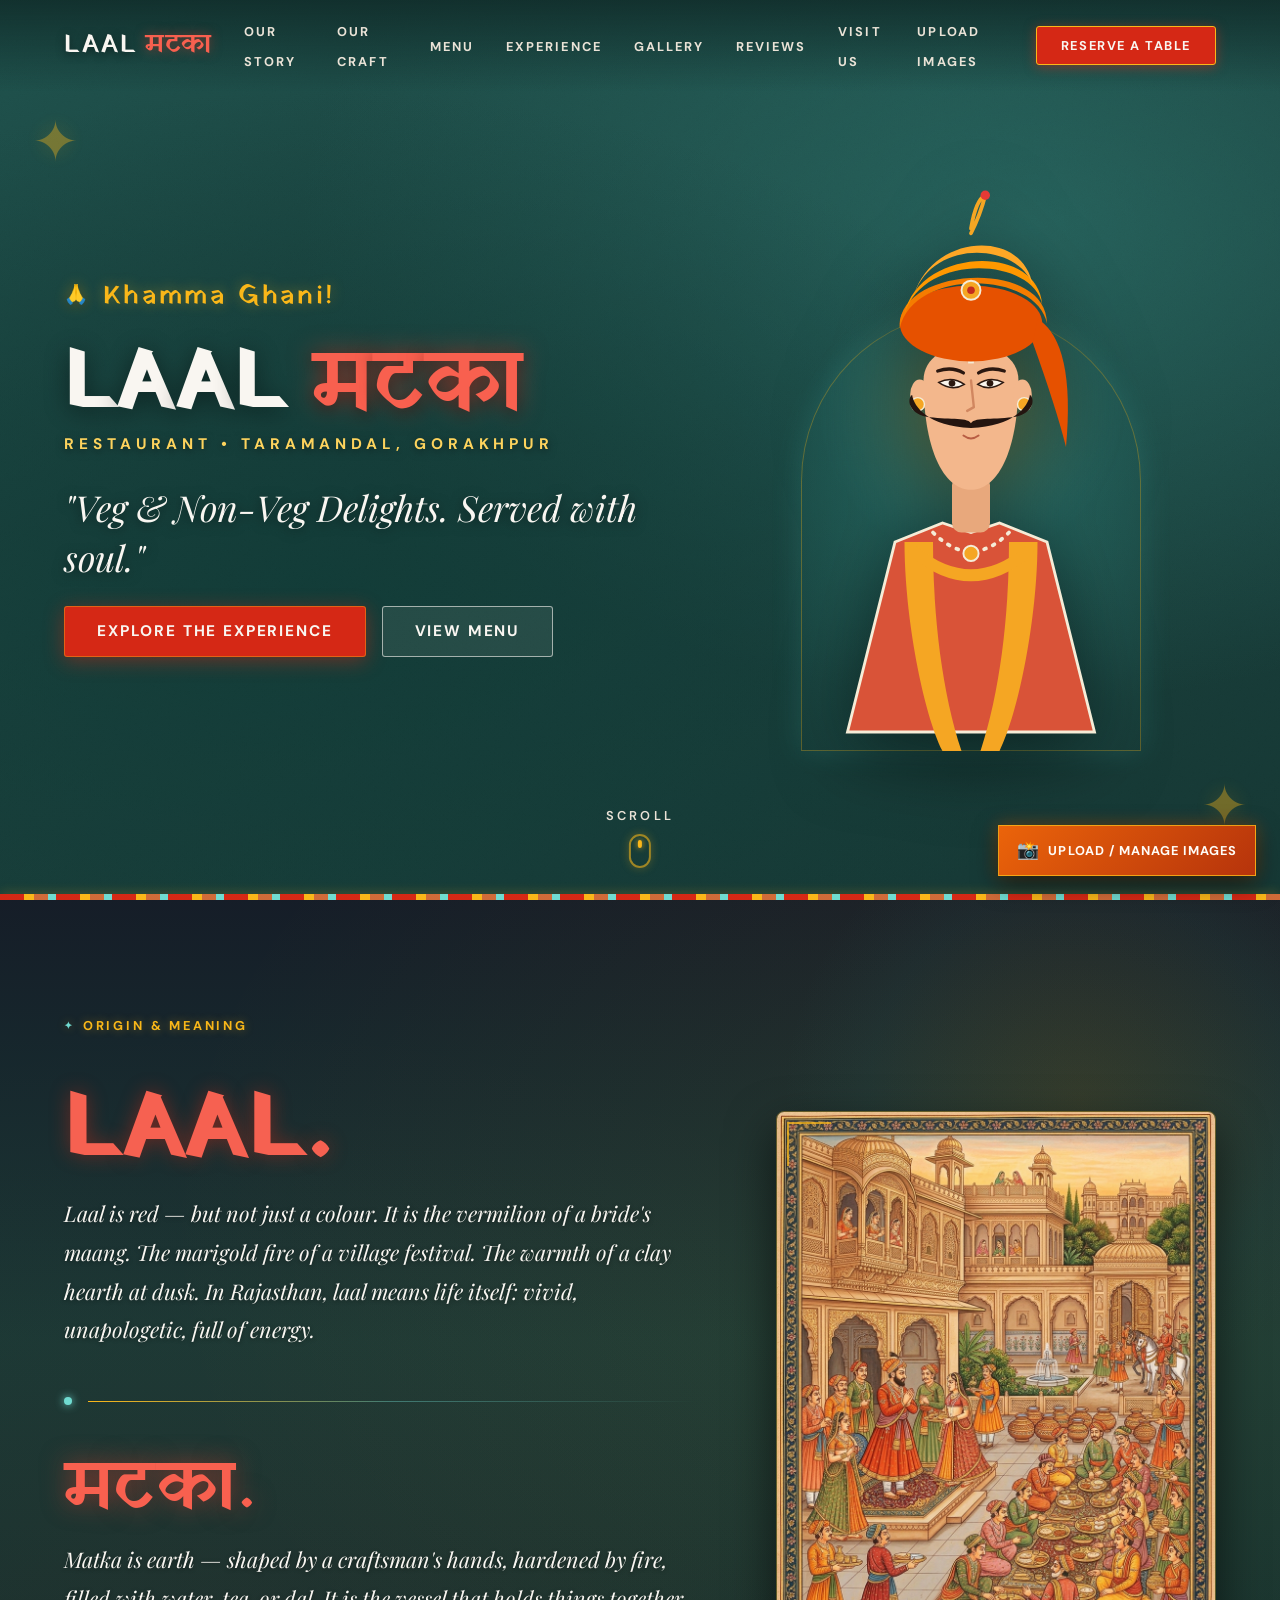
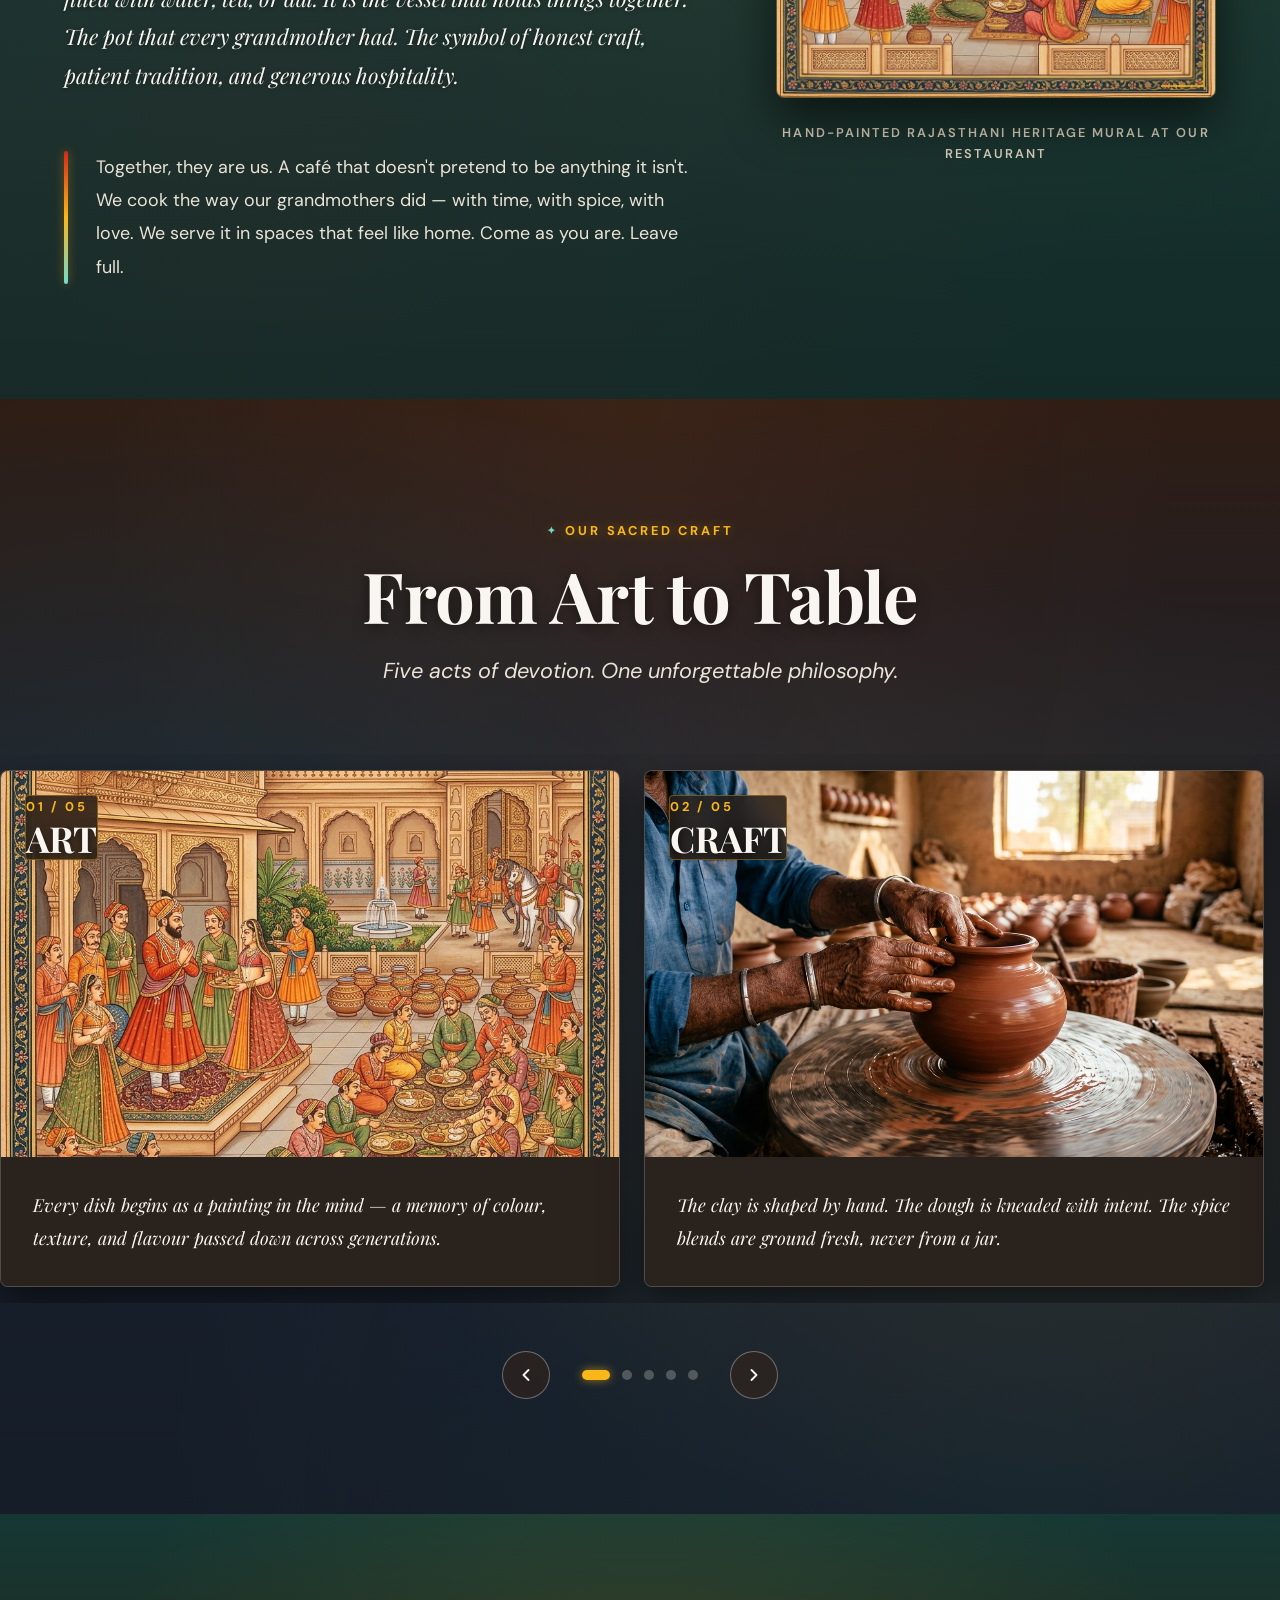
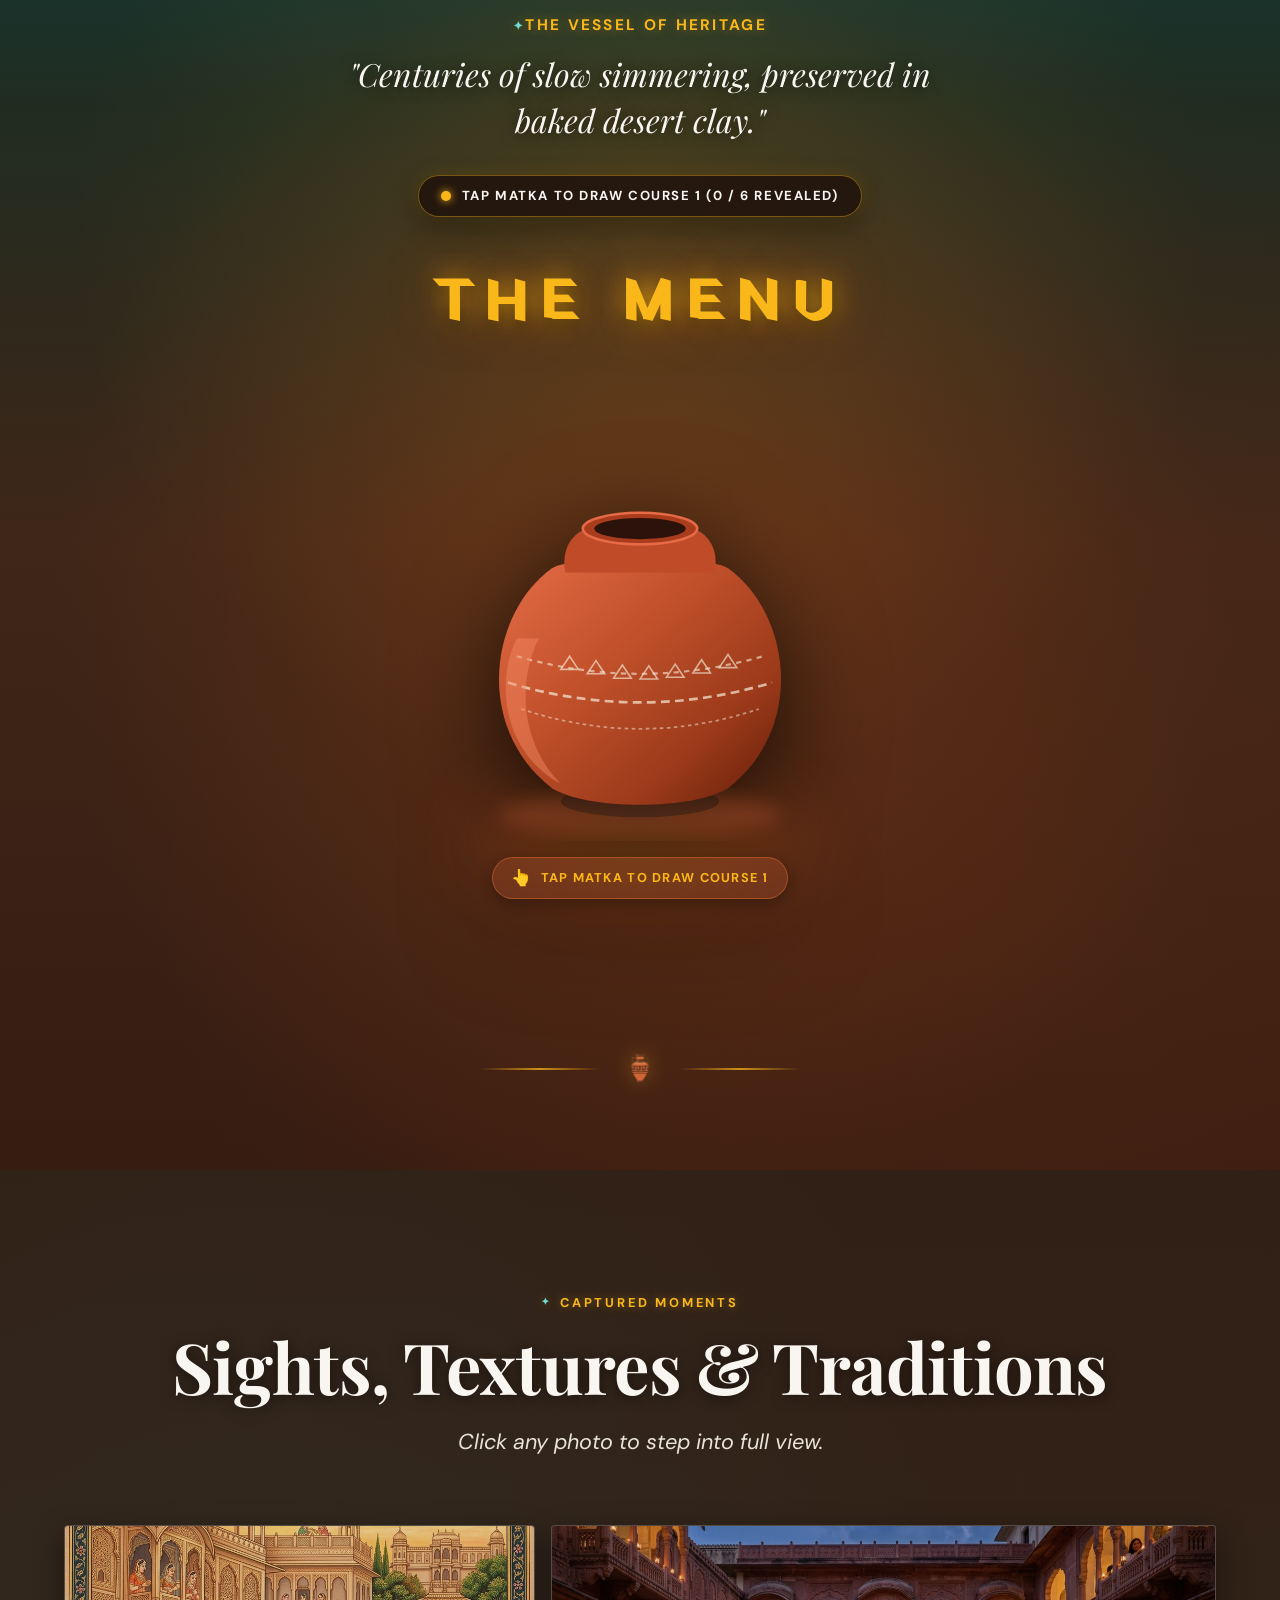
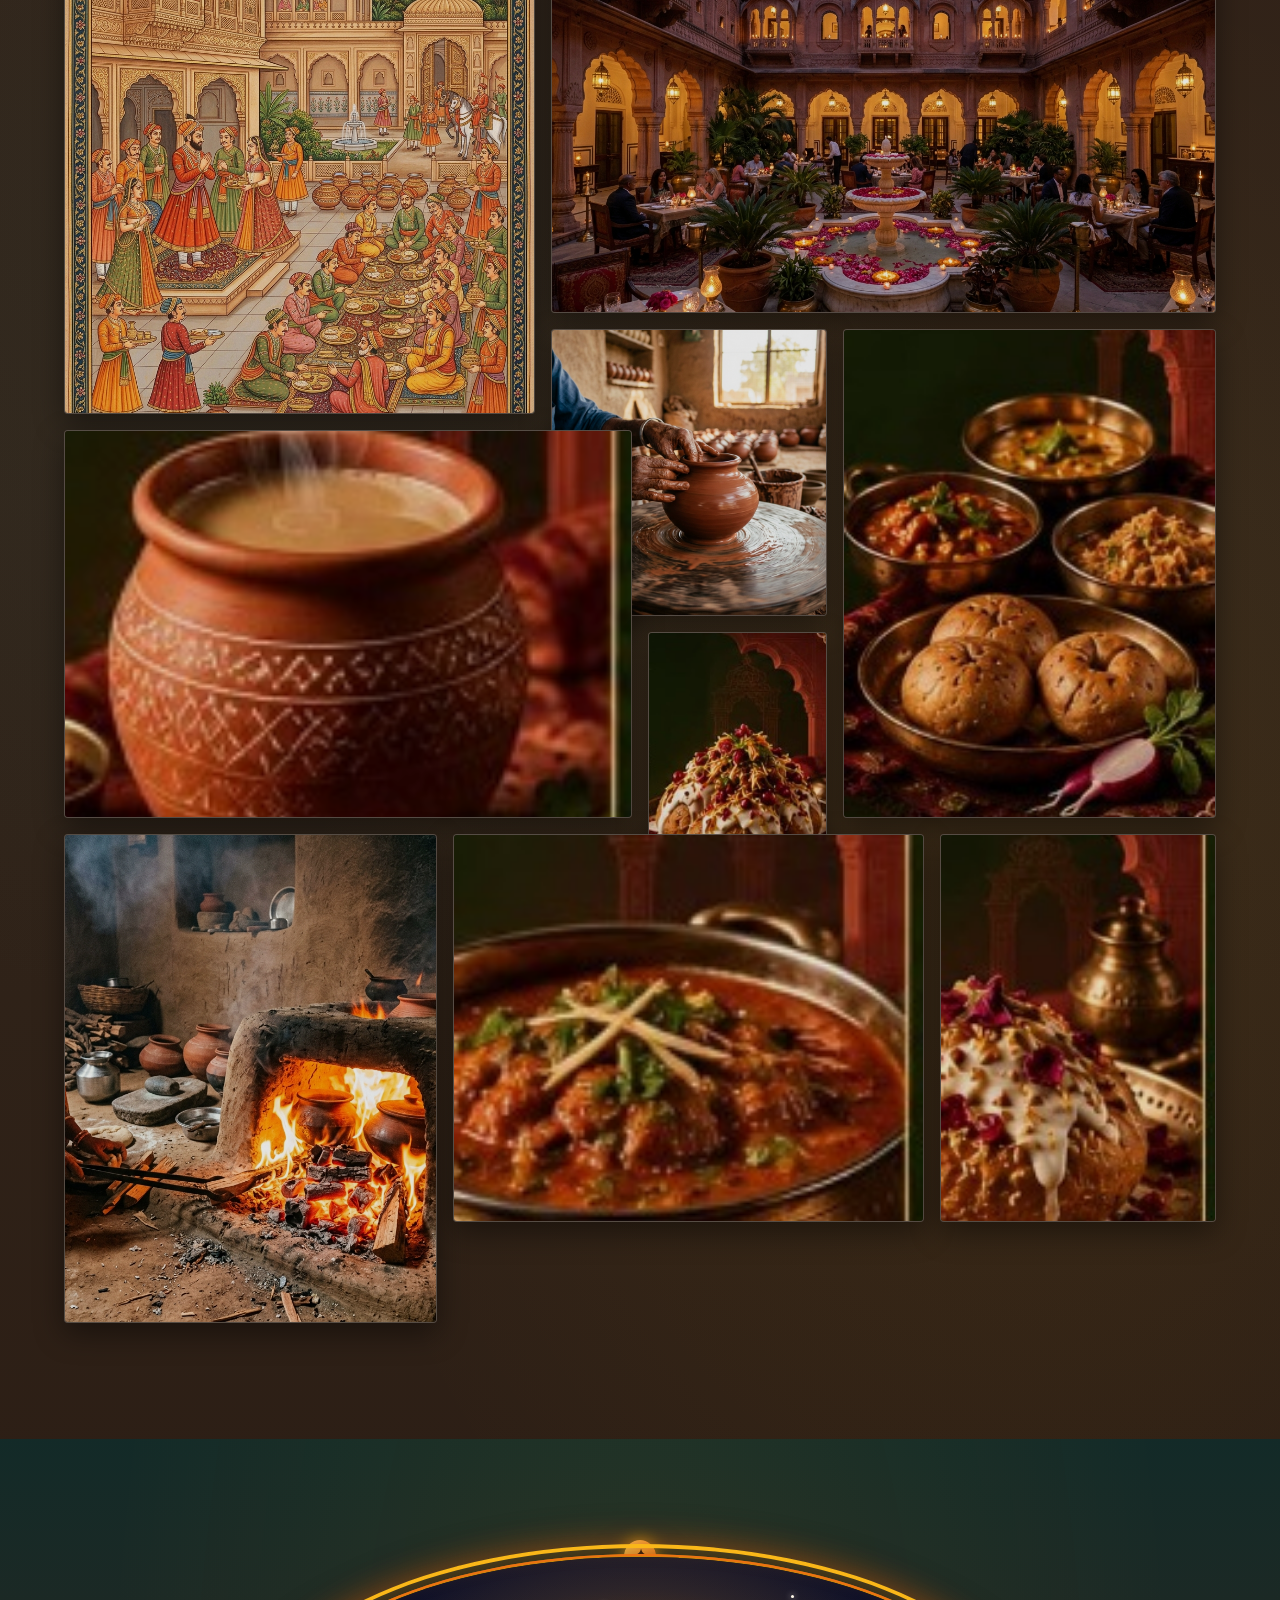
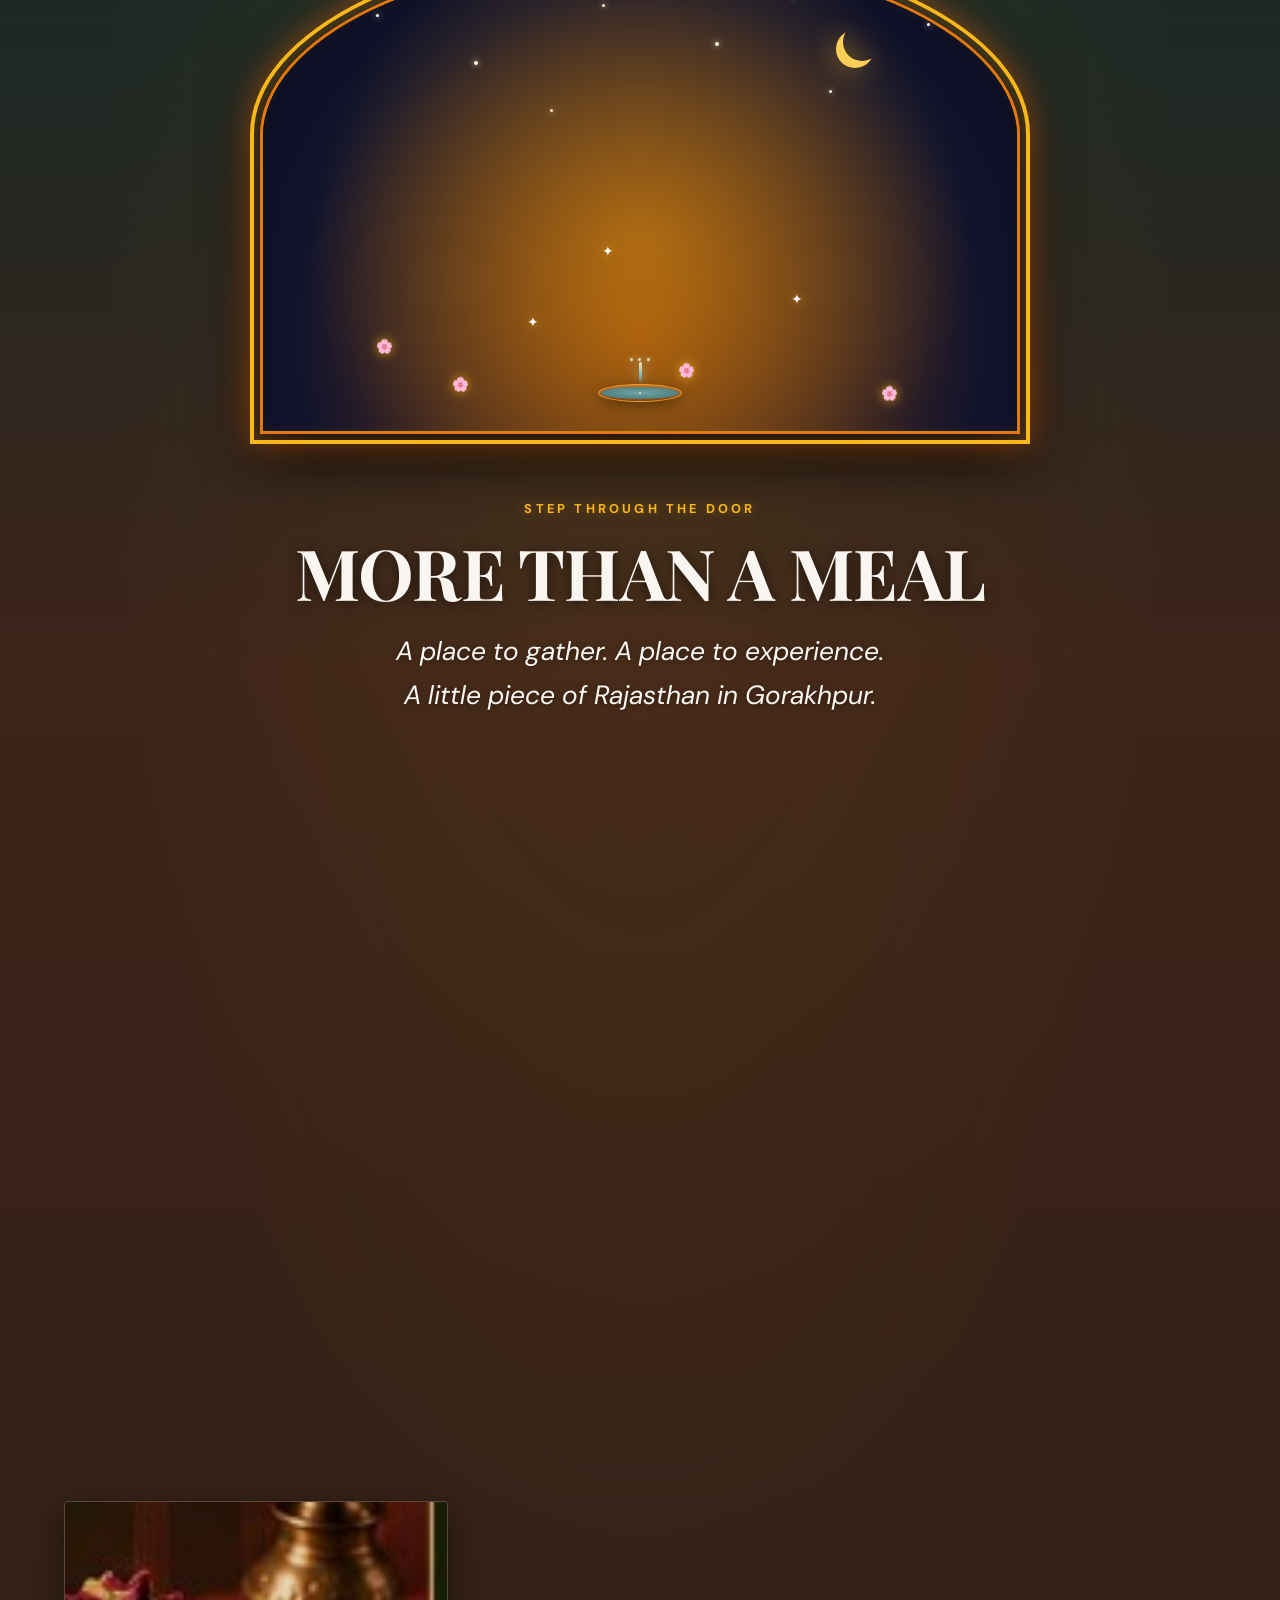
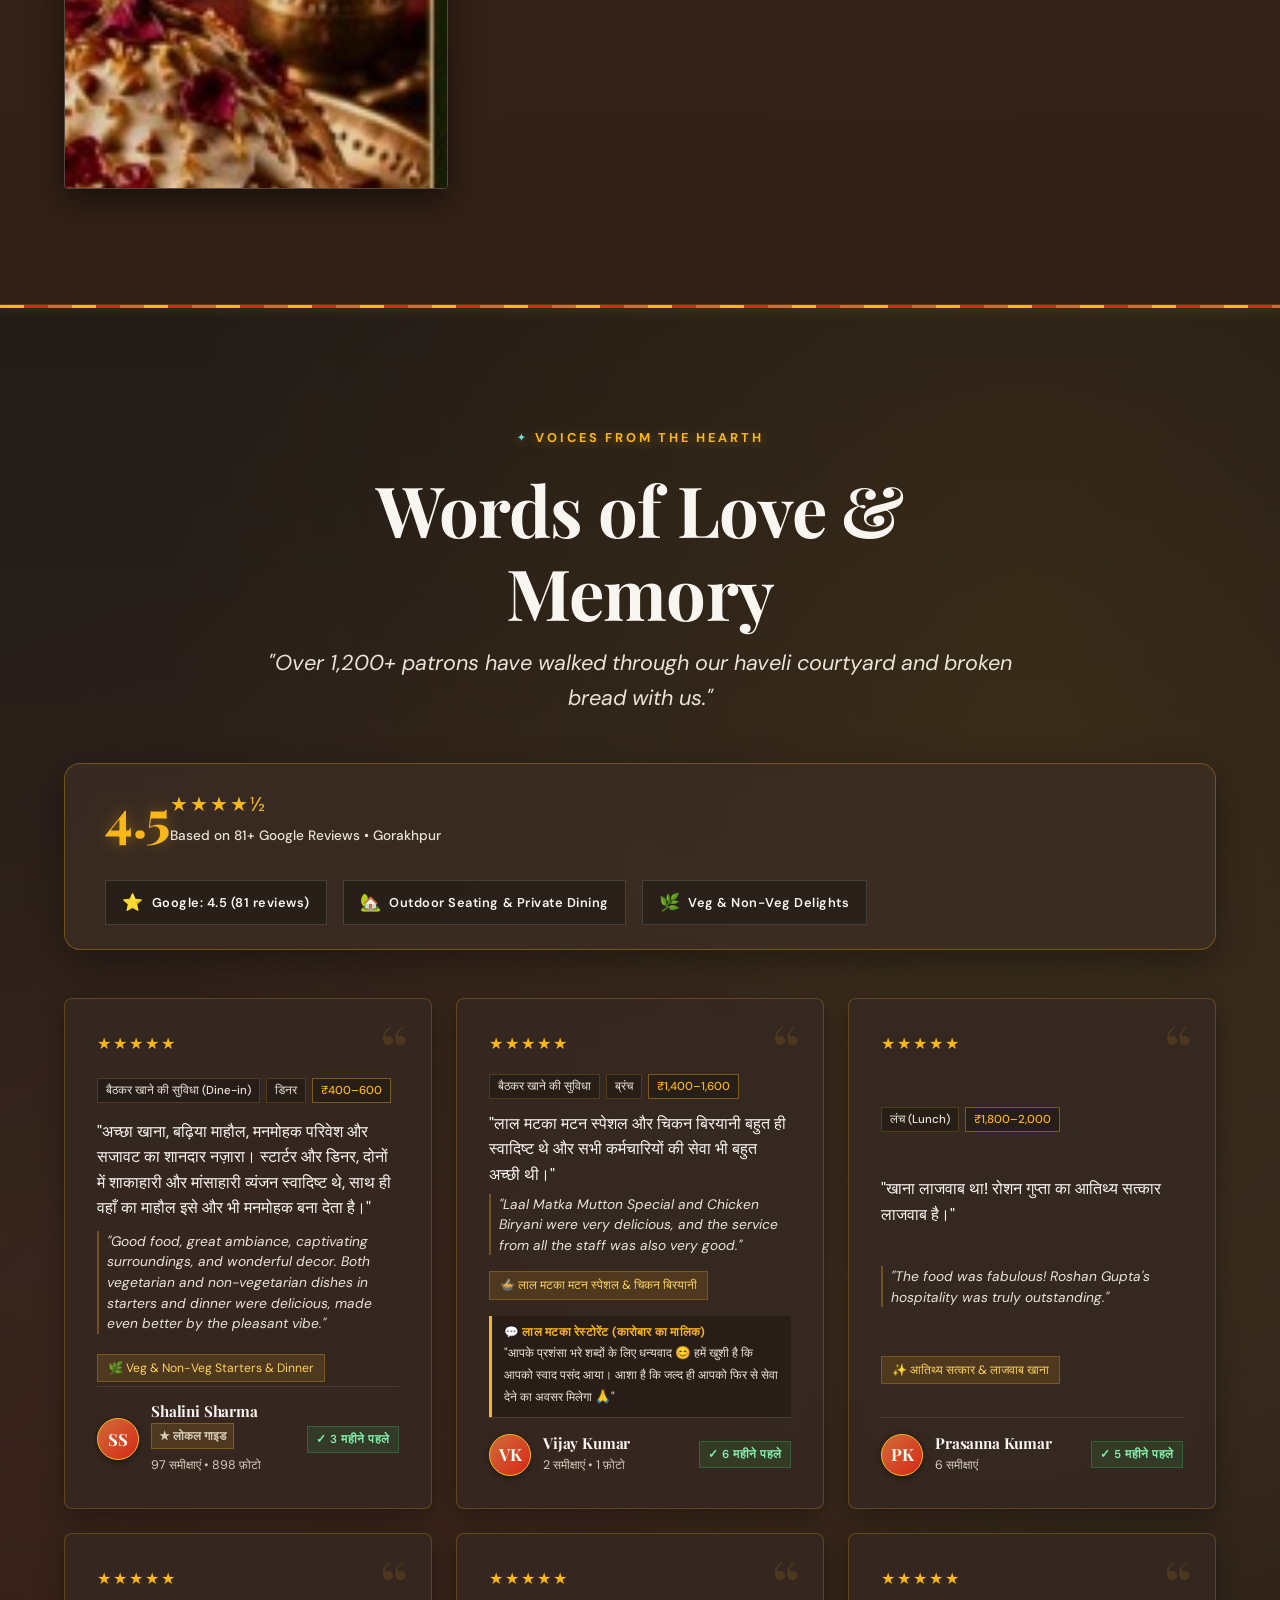
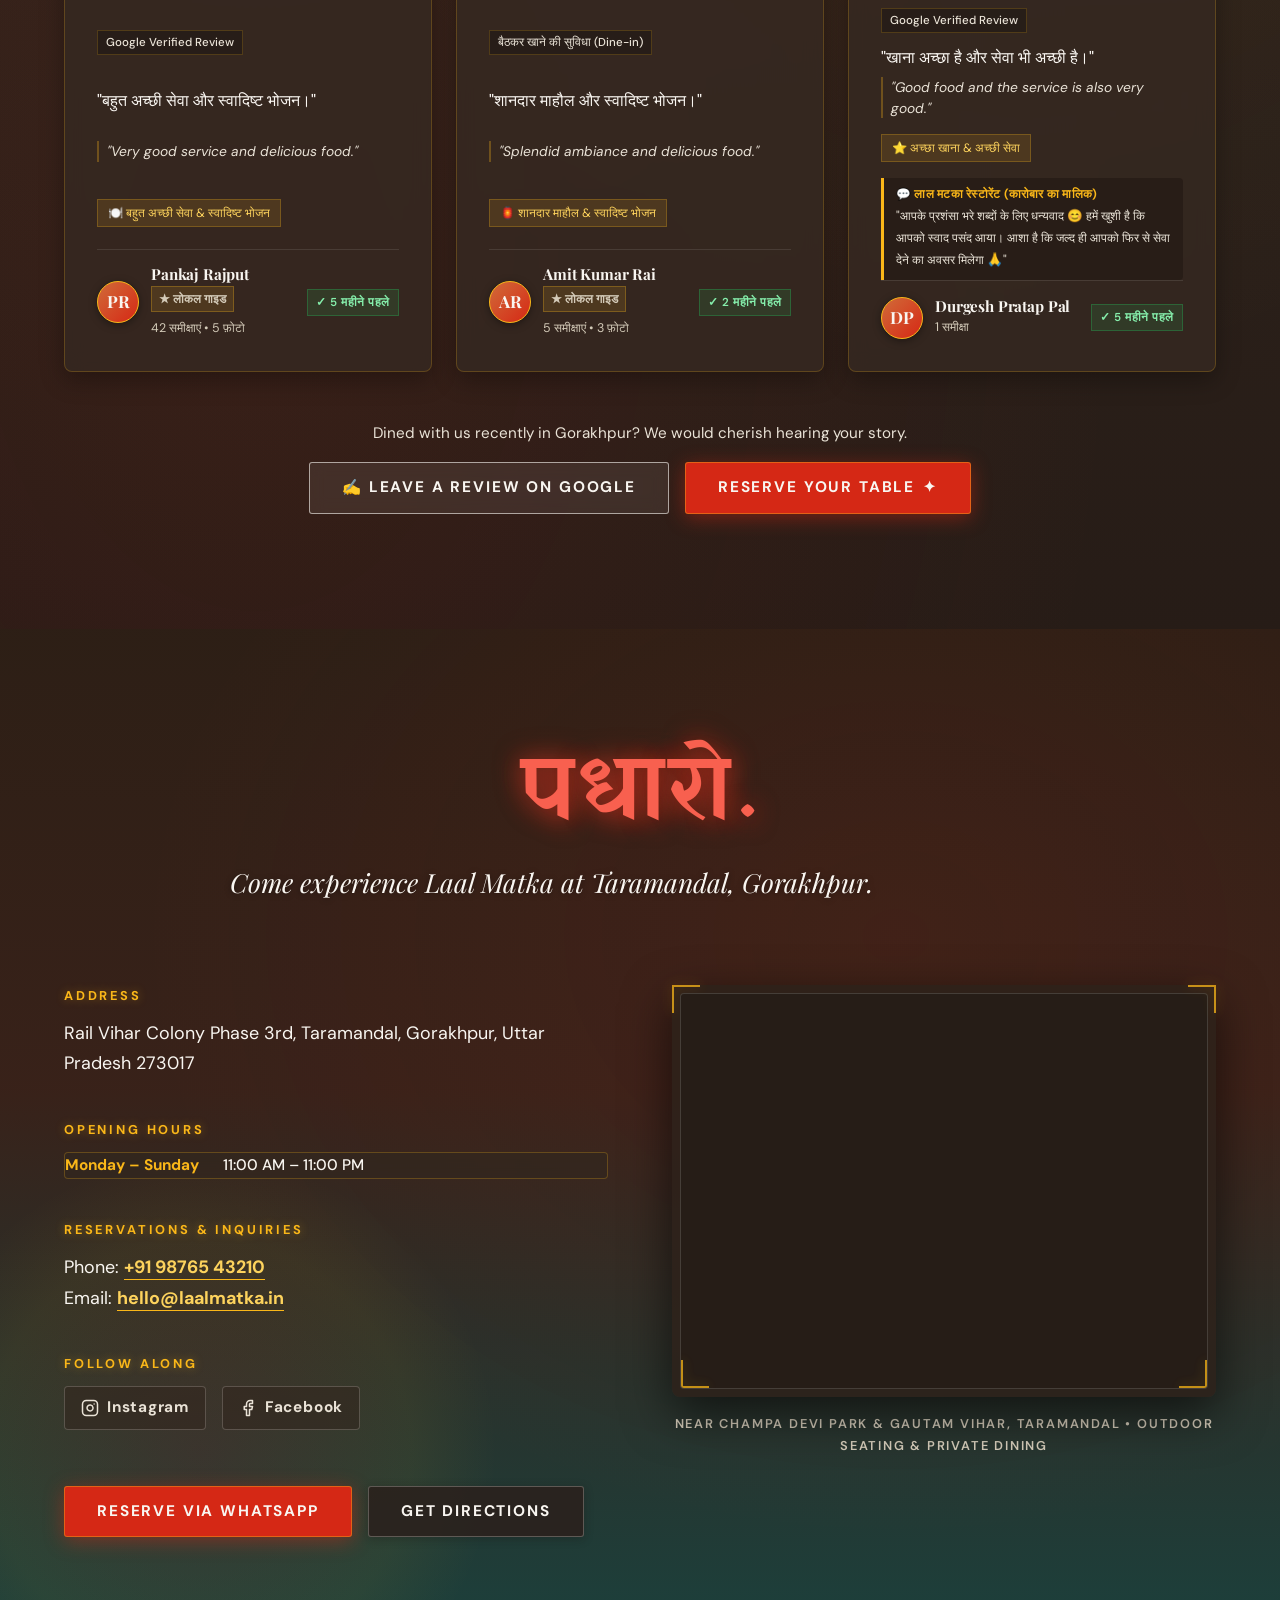
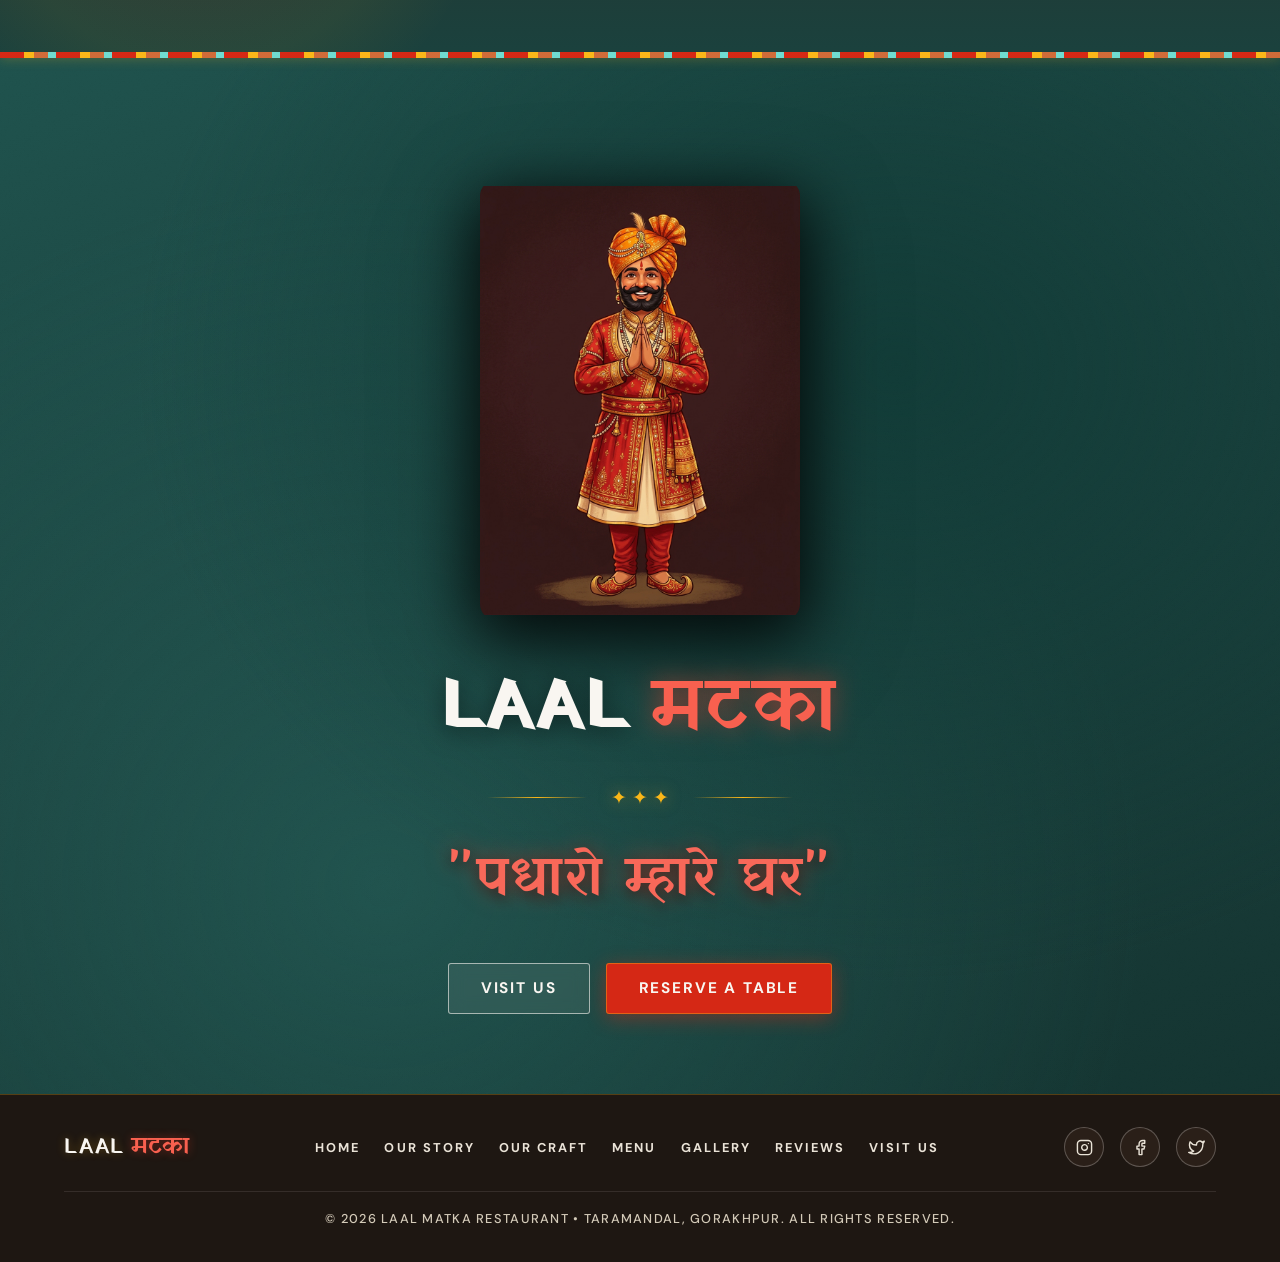
==== index.html @ cd054d68 "Initial commit: Laal Matka restaurant website and asset studio" ====
<!DOCTYPE html>
<html lang="en">
<head>
  <meta charset="UTF-8">
  <meta name="viewport" content="width=device-width, initial-scale=1.0">
  <title>LAAL MATKA — Restaurant, Gorakhpur | Veg & Non-Veg Delights</title>
  <meta name="description" content="Authentic slow-cooked clay matka delicacies, rich tandoor and traditional hand-crafted hospitality at Taramandal, Gorakhpur.">

  <!-- Open Graph / Meta -->
  <meta property="og:title" content="LAAL MATKA — Restaurant, Gorakhpur">
  <meta property="og:description" content="Authentic slow-cooked clay matka delicacies, outdoor seating & private dining room at Taramandal, Gorakhpur.">
  <meta property="og:type" content="website">

  <!-- Google Fonts Preconnect & Stylesheets with Authentic Rajasthani & Devanagari Typography -->
  <link rel="preconnect" href="https://fonts.googleapis.com">
  <link rel="preconnect" href="https://fonts.gstatic.com" crossorigin>
  <link href="https://fonts.googleapis.com/css2?family=DM+Sans:ital,opsz,wght@0,9..40,300..800;1,9..40,300..800&family=Kalam:wght@400;700&family=Playfair+Display:ital,wght@0,400..900;1,400..900&family=Rozha+One&family=Yatra+One&display=swap" rel="stylesheet">

  <!-- Core Design System & Component Styles -->
  <link rel="stylesheet" href="css/variables.css">
  <link rel="stylesheet" href="css/base.css">
  <link rel="stylesheet" href="css/animations.css">
  <link rel="stylesheet" href="css/nav.css">
  <link rel="stylesheet" href="css/hero.css">
  <link rel="stylesheet" href="css/matka.css">
  <link rel="stylesheet" href="css/menu.css">
  <link rel="stylesheet" href="css/art-to-table.css">
  <link rel="stylesheet" href="css/story.css">
  <link rel="stylesheet" href="css/gallery.css">
  <link rel="stylesheet" href="css/experience.css">
  <link rel="stylesheet" href="css/reviews.css">
  <link rel="stylesheet" href="css/visit.css">
  <link rel="stylesheet" href="css/closing.css">
</head>
<body>

  <!-- SVG Filter Definitions (Noise, Textures) -->
  <svg style="position: absolute; width: 0; height: 0; overflow: hidden;" aria-hidden="true">
    <defs>
      <filter id="folk-noise">
        <feTurbulence type="fractalNoise" baseFrequency="0.8" numOctaves="3" stitchTiles="stitch" />
        <feColorMatrix type="saturate" values="0" />
        <feBlend in="SourceGraphic" mode="multiply" />
      </filter>
    </defs>
  </svg>

  <!-- ═══════════════════════════════════════════════════════════
       1. NAVIGATION
       ═══════════════════════════════════════════════════════════ -->
  <nav class="site-nav" id="site-nav" aria-label="Main Navigation">
    <a href="#hero" class="nav-logo" id="nav-logo-link" aria-label="Laal Matka Home">
      <div class="nav-logo-text">LAAL <span class="nav-logo-devanagari">मटका</span></div>
    </a>

    <ul class="nav-links" id="nav-links-list">
      <!-- Populated dynamically from content.js -->
      <li><a href="#story">Our Story</a></li>
      <li><a href="#art-to-table">Our Craft</a></li>
      <li><a href="#menu">Menu</a></li>
      <li><a href="#gallery">Gallery</a></li>
      <li><a href="#reviews">Reviews</a></li>
      <li><a href="#visit">Visit Us</a></li>
    </ul>

    <a href="#visit" class="btn btn-primary nav-reserve js-reserve-btn" id="nav-reserve-btn">
      Reserve a Table
    </a>

    <button class="nav-hamburger" id="nav-hamburger" aria-label="Toggle Navigation Menu" aria-expanded="false" aria-controls="nav-links-list">
      <span></span>
      <span></span>
      <span></span>
    </button>
  </nav>

  <!-- ═══════════════════════════════════════════════════════════
       2. HERO SECTION
       ═══════════════════════════════════════════════════════════ -->
  <header class="hero" id="hero">
    <div class="hero-bg"></div>
    <div class="hero-bg-noise"></div>
    <div class="hero-border-pattern"></div>

    <!-- Paint Spread Reveal Layers -->
    <div class="paint-spread" aria-hidden="true">
      <div class="paint-spread-layer terracotta"></div>
      <div class="paint-spread-layer laal"></div>
    </div>

    <!-- Folk Art Corner Ornaments -->
    <div class="hero-ornament tl" aria-hidden="true">✦</div>
    <div class="hero-ornament br" aria-hidden="true">✦</div>

    <div class="hero-content">
      <!-- Left: Brand Copy & CTAs -->
      <div class="hero-text">
        <span class="hero-greeting" id="hero-greeting">
          Khamma Ghani!
        </span>

        <div class="hero-brand">
          <h1 class="hero-brand-name" aria-label="LAAL MATKA">
            <span class="brand-word brand-english">
              <span class="letter">L</span><span class="letter">A</span><span class="letter">A</span><span class="letter">L</span>
            </span>
            <span class="brand-word brand-devanagari">
              <span class="letter">म</span><span class="letter">ट</span><span class="letter">का</span>
            </span>
          </h1>
          <p class="hero-subtitle">RESTAURANT • TARAMANDAL, GORAKHPUR</p>
        </div>

        <p class="hero-tagline">
          "Veg &amp; Non-Veg Delights. Served with soul."
        </p>

        <div class="hero-ctas">
          <a href="#matka" class="btn btn-primary" id="hero-explore-btn">
            Explore the Experience
          </a>
          <a href="#menu" class="btn btn-outline" id="hero-menu-btn">
            View Menu
          </a>
        </div>
      </div>

      <!-- Right: Folk Character Illustration -->
      <div class="hero-character" id="hero-character-wrap">
        <div class="hero-arch"></div>
        <div class="character-svg-wrap character-idle">
          <!-- Stylized Rajasthani Folk Character SVG -->
          <svg viewBox="0 0 400 600" width="380" height="570" fill="none" xmlns="http://www.w3.org/2000/svg" role="img" aria-label="Rajasthani Folk Character with Saffron Pagdi and Royal Moustache">
            <!-- Aura / Glow -->
            <circle cx="200" cy="240" r="160" fill="url(#hero-char-glow)" opacity="0.4"/>
            
            <!-- Body / Angrakha (Kurta) -->
            <path d="M120 380 L70 580 L330 580 L280 380 L230 360 L200 370 L170 360 Z" fill="#D95338" stroke="#F5ECD7" stroke-width="3"/>
            <!-- Saffron Dupatta / Stole -->
            <path d="M130 380 C130 460 150 560 170 600 L190 600 C170 540 160 460 160 380 Z" fill="#F5A623"/>
            <path d="M270 380 C270 460 250 560 230 600 L210 600 C230 540 240 460 240 380 Z" fill="#F5A623"/>
            <path d="M140 390 Q200 440 260 390" stroke="#F5A623" stroke-width="12" stroke-linecap="round"/>

            <!-- Royal Necklace / Kanthi -->
            <path d="M160 370 Q200 410 240 370" stroke="#F5ECD7" stroke-width="4" stroke-dasharray="2 8" stroke-linecap="round"/>
            <circle cx="200" cy="392" r="8" fill="#F5A623" stroke="#F5ECD7" stroke-width="2"/>

            <!-- Neck -->
            <rect x="180" y="310" width="40" height="60" rx="10" fill="#E8A87C"/>

            <!-- Face -->
            <path d="M150 210 C150 160 250 160 250 210 C250 280 230 325 200 325 C170 325 150 280 150 210 Z" fill="#F3B78C"/>

            <!-- Ears & Royal Kundal (Earrings) -->
            <ellipse cx="146" cy="225" rx="10" ry="16" fill="#F3B78C"/>
            <circle cx="144" cy="235" r="7" fill="#F5A623" stroke="#F5ECD7" stroke-width="1.5"/>
            <ellipse cx="254" cy="225" rx="10" ry="16" fill="#F3B78C"/>
            <circle cx="256" cy="235" r="7" fill="#F5A623" stroke="#F5ECD7" stroke-width="1.5"/>

            <!-- Eyes & Eyebrows (Rajasthani Regal Lotus Eyes) -->
            <path d="M165 200 Q180 195 192 202" stroke="#2B1810" stroke-width="3.5" stroke-linecap="round"/>
            <path d="M208 202 Q220 195 235 200" stroke="#2B1810" stroke-width="3.5" stroke-linecap="round"/>
            
            <path d="M166 212 Q180 205 193 214 Q180 222 166 212 Z" fill="#FAF6EE" stroke="#2B1810" stroke-width="1.5"/>
            <circle cx="180" cy="213" r="3.5" fill="#2B1810"/>
            <path d="M207 214 Q220 205 234 212 Q220 222 207 214 Z" fill="#FAF6EE" stroke="#2B1810" stroke-width="1.5"/>
            <circle cx="220" cy="213" r="3.5" fill="#2B1810"/>

            <!-- Tilak (Red & Sandalwood) -->
            <path d="M197 165 L203 165 L203 192 L197 192 Z" fill="#F5ECD7"/>
            <circle cx="200" cy="180" r="3.5" fill="#C42B1C"/>

            <!-- Nose -->
            <path d="M200 210 L203 238 L196 242" stroke="#D18760" stroke-width="2.5" stroke-linecap="round" stroke-linejoin="round"/>

            <!-- Majestic Rajasthani Moustache -->
            <path d="M152 248 C175 252 195 248 200 255 C205 248 225 252 248 248 C265 244 268 230 262 225 C260 238 245 258 200 260 C155 258 140 238 138 225 C132 230 135 244 152 248 Z" fill="#241510"/>

            <!-- Lips -->
            <path d="M192 268 Q200 274 208 268" stroke="#B85D43" stroke-width="2" stroke-linecap="round"/>

            <!-- Turban / Royal Pagdi -->
            <g class="turban-layer">
              <ellipse cx="200" cy="150" rx="75" ry="40" fill="#E65100"/>
              <!-- Swirling layers of Pagdi -->
              <path d="M125 155 C120 90 280 80 280 150 C270 95 140 90 125 155 Z" fill="#F57C00"/>
              <path d="M130 140 C145 70 270 65 275 130 C265 80 150 75 130 140 Z" fill="#FF9800"/>
              <path d="M140 120 C160 55 255 50 265 110 C250 65 160 60 140 120 Z" fill="#FFA726"/>
              <!-- Pagdi Crest / Kalgi -->
              <path d="M200 50 Q205 20 215 15 Q210 35 200 55" stroke="#F5A623" stroke-width="4" stroke-linecap="round"/>
              <circle cx="215" cy="15" r="5" fill="#E53935"/>
              <!-- Turban Brooch (Sarpech) -->
              <circle cx="200" cy="115" r="10" fill="#F5A623" stroke="#F5ECD7" stroke-width="2"/>
              <circle cx="200" cy="115" r="4" fill="#C42B1C"/>
              <!-- Turban tail flowing right -->
              <path d="M270 145 Q310 170 300 280 Q290 240 265 170 Z" fill="#E65100"/>
            </g>

            <defs>
              <radialGradient id="hero-char-glow" cx="50%" cy="50%" r="50%">
                <stop offset="0%" stop-color="#F5A623" stop-opacity="0.8"/>
                <stop offset="100%" stop-color="#3D8B88" stop-opacity="0"/>
              </radialGradient>
            </defs>
          </svg>
        </div>
      </div>
    </div>

    <!-- Scroll Hint -->
    <a href="#story" class="hero-scroll-hint" aria-label="Scroll down to explore">
      <span>Scroll</span>
      <div class="scroll-arrow">
        <div class="scroll-dot"></div>
      </div>
    </a>
  </header>

  <main>
    <!-- ═══════════════════════════════════════════════════════════
         2. OUR STORY (SECOND SECTION)
         ═══════════════════════════════════════════════════════════ -->
    <section class="story-section" id="story" aria-label="Our Story">
      <div class="container story-grid">
        <div class="story-text reveal">
          <span class="section-label">ORIGIN & MEANING</span>

          <div class="story-word-block">
            <h2 class="story-word laal">
              LAAL.
            </h2>
            <p class="story-meaning" id="story-laal-meaning">
              Laal is red — but not just a colour. It is the vermilion of a bride's maang. The marigold fire of a village festival. The warmth of a clay hearth at dusk. In Rajasthan, laal means life itself: vivid, unapologetic, full of energy.
            </p>
          </div>

          <div class="story-motif" aria-hidden="true">
            <span class="story-motif-dot"></span>
            <span class="story-motif-line"></span>
          </div>

          <div class="story-word-block">
            <h2 class="story-word matka devanagari-display">
              मटका.
            </h2>
            <p class="story-meaning" id="story-matka-meaning">
              Matka is earth — shaped by a craftsman's hands, hardened by fire, filled with water, tea, or dal. It is the vessel that holds things together. The pot that every grandmother had. The symbol of honest craft, patient tradition, and generous hospitality.
            </p>
          </div>

          <div class="story-combined">
            <p id="story-combined-text">
              Together, they are us. A café that doesn't pretend to be anything it isn't. We cook the way our grandmothers did — with time, with spice, with love. We serve it in spaces that feel like home. Come as you are. Leave full.
            </p>
          </div>
        </div>

        <!-- Illustration Side Frame -->
        <aside class="story-illustration reveal reveal-delay-2" aria-label="Heritage Art Illustration">
          <div class="story-illus-frame" data-slot="story-illustration">
            <img src="images/story-art.jpg" alt="Rajasthani Miniature Painting Mural at Laal Matka" class="story-illus-img" loading="lazy">
          </div>
          <span class="story-illus-caption">Hand-painted Rajasthani heritage mural at our restaurant</span>
        </aside>
      </div>
    </section>

    <!-- ═══════════════════════════════════════════════════════════
         3. FROM ART TO TABLE (5-STAGE SEQUENCE)
         ═══════════════════════════════════════════════════════════ -->
    <section class="art-to-table" id="art-to-table" aria-label="From Art to Table">
      <div class="container att-header reveal">
        <span class="section-label">OUR SACRED CRAFT</span>
        <h2>From Art to Table</h2>
        <p>Five acts of devotion. One unforgettable philosophy.</p>
      </div>

      <div class="att-track-wrapper">
        <div class="att-track" id="att-track">
          <!-- Populated dynamically by main.js from content.js -->
        </div>
      </div>

      <!-- Carousel Navigation & Dots -->
      <div class="att-nav" aria-label="Art to Table Steps Navigation">
        <button class="att-nav-btn" id="att-prev" aria-label="Previous Stage">
          <svg viewBox="0 0 24 24"><path d="M15 18l-6-6 6-6"/></svg>
        </button>
        <div class="att-nav-dots" id="att-dots">
          <!-- Populated dynamically by main.js -->
        </div>
        <button class="att-nav-btn" id="att-next" aria-label="Next Stage">
          <svg viewBox="0 0 24 24"><path d="M9 18l6-6-6-6"/></svg>
        </button>
      </div>
    </section>

    <!-- ═══════════════════════════════════════════════════════════
         4. THE SOULFUL MATKA & MENU REVEAL
         ═══════════════════════════════════════════════════════════ -->
    <div id="menu" style="position: relative; top: -80px;"></div>
    <section class="matka-section" id="matka" aria-label="The Soulful Matka">
      <div class="container matka-intro reveal">
        <span class="section-label">THE VESSEL OF HERITAGE</span>
        <p>"Centuries of slow simmering, preserved in baked desert clay."</p>
      </div>

      <!-- State Status Indicator -->
      <div class="main-matka-status-pill" id="main-matka-status" role="status" aria-live="polite">
        <span class="status-pulse-dot" aria-hidden="true"></span>
        <span class="status-text">TAP MATKA TO DRAW COURSE 1 (0 / 6 REVEALED)</span>
      </div>

      <div class="matka-zoom-wrap" id="main-matka-stage" data-state="idle">
        <!-- Headline: THE MENU -->
        <div class="steam-menu-text" id="steam-menu-heading">
          THE MENU
        </div>

        <!-- Emerging 6 Courses Deck (Summoned UPPER OF the Matka Pot) -->
        <div class="matka-emerging-deck" id="matka-emerging-deck" aria-label="Menu Courses Preview">
          <!-- Card 01: Rajasthani Specials -->
          <div class="matka-course-card" data-category-index="0" role="button" tabindex="0" aria-label="Explore Rajasthani Specials">
            <div class="card-arch-watermark" aria-hidden="true">
              <svg viewBox="0 0 140 160" fill="none" xmlns="http://www.w3.org/2000/svg">
                <path d="M140 0 H45 C28 0 14 14 14 32 C14 46 24 56 32 64 C22 74 14 88 14 102 C14 116 26 130 45 138 C62 146 95 154 140 158 V0 Z" fill="url(#arch-grad-0)" opacity="0.55"/>
                <path d="M140 14 H55 C38 14 28 24 28 38 C28 50 36 60 44 68 C34 78 28 88 28 100 C28 112 40 124 58 132 C75 140 105 148 140 150" stroke="#F5A623" stroke-width="1" stroke-dasharray="3 3" opacity="0.35"/>
                <defs>
                  <linearGradient id="arch-grad-0" x1="0%" y1="0%" x2="100%" y2="100%">
                    <stop offset="0%" stop-color="#C43B2B"/>
                    <stop offset="100%" stop-color="#5E140F"/>
                  </linearGradient>
                </defs>
              </svg>
            </div>
            <div class="card-filigree-frame" aria-hidden="true"></div>
            
            <div class="card-content-col">
              <div class="card-header-row">
                <span class="card-serial">01</span>
                <span class="card-divider-flourish">── ❖</span>
              </div>
              <h3 class="card-category-title">Rajasthani Specials</h3>
              <p class="card-category-tagline">Rooted in tradition. Rich in flavour.</p>
              
              <div class="card-action-wrap">
                <span class="card-explore-btn">
                  <span>EXPLORE</span>
                  <span class="explore-arrow" aria-hidden="true">→</span>
                </span>
                <span class="card-dish-pill">5 Royal Dishes</span>
              </div>
            </div>

            <div class="card-image-col">
              <div class="card-image-wrap" data-slot="menu-1">
                <img src="images/dal-baati.jpg" alt="Rajasthani Specials — Dal Baati Churma and Royal Curries" class="card-dish-photo" id="menu-dish-img-1" data-slot="menu-1" loading="lazy">
                <div class="card-image-gradient" aria-hidden="true"></div>
              </div>
            </div>
          </div>

          <!-- Card 02: Matka Chai & Drinks -->
          <div class="matka-course-card" data-category-index="1" role="button" tabindex="0" aria-label="Explore Matka Chai and Drinks">
            <div class="card-arch-watermark" aria-hidden="true">
              <svg viewBox="0 0 140 160" fill="none" xmlns="http://www.w3.org/2000/svg">
                <path d="M140 0 H45 C28 0 14 14 14 32 C14 46 24 56 32 64 C22 74 14 88 14 102 C14 116 26 130 45 138 C62 146 95 154 140 158 V0 Z" fill="url(#arch-grad-1)" opacity="0.55"/>
                <path d="M140 14 H55 C38 14 28 24 28 38 C28 50 36 60 44 68 C34 78 28 88 28 100 C28 112 40 124 58 132 C75 140 105 148 140 150" stroke="#F5A623" stroke-width="1" stroke-dasharray="3 3" opacity="0.35"/>
                <defs>
                  <linearGradient id="arch-grad-1" x1="0%" y1="0%" x2="100%" y2="100%">
                    <stop offset="0%" stop-color="#C43B2B"/>
                    <stop offset="100%" stop-color="#5E140F"/>
                  </linearGradient>
                </defs>
              </svg>
            </div>
            <div class="card-filigree-frame" aria-hidden="true"></div>

            <div class="card-content-col">
              <div class="card-header-row">
                <span class="card-serial">02</span>
                <span class="card-divider-flourish">── ❖</span>
              </div>
              <h3 class="card-category-title">Matka Chai &amp; Drinks</h3>
              <p class="card-category-tagline">Tradition in every sip.</p>
              
              <div class="card-action-wrap">
                <span class="card-explore-btn">
                  <span>EXPLORE</span>
                  <span class="explore-arrow" aria-hidden="true">→</span>
                </span>
                <span class="card-dish-pill">4 Infusions</span>
              </div>
            </div>

            <div class="card-image-col">
              <div class="card-image-wrap" data-slot="menu-2">
                <img src="images/matka-chai.jpg" alt="Matka Chai &amp; Drinks — Clay-brewed saffron chai and infusions" class="card-dish-photo" id="menu-dish-img-2" data-slot="menu-2" loading="lazy">
                <div class="card-image-gradient" aria-hidden="true"></div>
              </div>
            </div>
          </div>

          <!-- Card 03: Artisan Coffee -->
          <div class="matka-course-card" data-category-index="2" role="button" tabindex="0" aria-label="Explore Artisan Coffee">
            <div class="card-arch-watermark" aria-hidden="true">
              <svg viewBox="0 0 140 160" fill="none" xmlns="http://www.w3.org/2000/svg">
                <path d="M140 0 H45 C28 0 14 14 14 32 C14 46 24 56 32 64 C22 74 14 88 14 102 C14 116 26 130 45 138 C62 146 95 154 140 158 V0 Z" fill="url(#arch-grad-2)" opacity="0.55"/>
                <path d="M140 14 H55 C38 14 28 24 28 38 C28 50 36 60 44 68 C34 78 28 88 28 100 C28 112 40 124 58 132 C75 140 105 148 140 150" stroke="#F5A623" stroke-width="1" stroke-dasharray="3 3" opacity="0.35"/>
                <defs>
                  <linearGradient id="arch-grad-2" x1="0%" y1="0%" x2="100%" y2="100%">
                    <stop offset="0%" stop-color="#C43B2B"/>
                    <stop offset="100%" stop-color="#5E140F"/>
                  </linearGradient>
                </defs>
              </svg>
            </div>
            <div class="card-filigree-frame" aria-hidden="true"></div>

            <div class="card-content-col">
              <div class="card-header-row">
                <span class="card-serial">03</span>
                <span class="card-divider-flourish">── ❖</span>
              </div>
              <h3 class="card-category-title">Artisan Coffee</h3>
              <p class="card-category-tagline">Royal brews, modern moments.</p>
              
              <div class="card-action-wrap">
                <span class="card-explore-btn">
                  <span>EXPLORE</span>
                  <span class="explore-arrow" aria-hidden="true">→</span>
                </span>
                <span class="card-dish-pill">3 Roasts</span>
              </div>
            </div>

            <div class="card-image-col">
              <div class="card-image-wrap" data-slot="menu-3">
                <img src="images/artisan-coffee.jpg" alt="Artisan Coffee — Single-origin filter roasts and specialty brew" class="card-dish-photo" id="menu-dish-img-3" data-slot="menu-3" loading="lazy">
                <div class="card-image-gradient" aria-hidden="true"></div>
              </div>
            </div>
          </div>

          <!-- Card 04: Chaat & Small Plates -->
          <div class="matka-course-card" data-category-index="3" role="button" tabindex="0" aria-label="Explore Chaat and Small Plates">
            <div class="card-arch-watermark" aria-hidden="true">
              <svg viewBox="0 0 140 160" fill="none" xmlns="http://www.w3.org/2000/svg">
                <path d="M140 0 H45 C28 0 14 14 14 32 C14 46 24 56 32 64 C22 74 14 88 14 102 C14 116 26 130 45 138 C62 146 95 154 140 158 V0 Z" fill="url(#arch-grad-3)" opacity="0.55"/>
                <path d="M140 14 H55 C38 14 28 24 28 38 C28 50 36 60 44 68 C34 78 28 88 28 100 C28 112 40 124 58 132 C75 140 105 148 140 150" stroke="#F5A623" stroke-width="1" stroke-dasharray="3 3" opacity="0.35"/>
                <defs>
                  <linearGradient id="arch-grad-3" x1="0%" y1="0%" x2="100%" y2="100%">
                    <stop offset="0%" stop-color="#C43B2B"/>
                    <stop offset="100%" stop-color="#5E140F"/>
                  </linearGradient>
                </defs>
              </svg>
            </div>
            <div class="card-filigree-frame" aria-hidden="true"></div>

            <div class="card-content-col">
              <div class="card-header-row">
                <span class="card-serial">04</span>
                <span class="card-divider-flourish">── ❖</span>
              </div>
              <h3 class="card-category-title">Chaat &amp; Small Plates</h3>
              <p class="card-category-tagline">Bold bites. Rajasthani twists.</p>
              
              <div class="card-action-wrap">
                <span class="card-explore-btn">
                  <span>EXPLORE</span>
                  <span class="explore-arrow" aria-hidden="true">→</span>
                </span>
                <span class="card-dish-pill">4 Street Classics</span>
              </div>
            </div>

            <div class="card-image-col">
              <div class="card-image-wrap" data-slot="menu-4">
                <img src="images/raj-kachori.jpg" alt="Chaat &amp; Small Plates — Loaded Raj Kachori, Pyaaz Kachori and savory snacks" class="card-dish-photo" id="menu-dish-img-4" data-slot="menu-4" loading="lazy">
                <div class="card-image-gradient" aria-hidden="true"></div>
              </div>
            </div>
          </div>

          <!-- Card 05: Main Course -->
          <div class="matka-course-card" data-category-index="4" role="button" tabindex="0" aria-label="Explore Main Course">
            <div class="card-arch-watermark" aria-hidden="true">
              <svg viewBox="0 0 140 160" fill="none" xmlns="http://www.w3.org/2000/svg">
                <path d="M140 0 H45 C28 0 14 14 14 32 C14 46 24 56 32 64 C22 74 14 88 14 102 C14 116 26 130 45 138 C62 146 95 154 140 158 V0 Z" fill="url(#arch-grad-4)" opacity="0.55"/>
                <path d="M140 14 H55 C38 14 28 24 28 38 C28 50 36 60 44 68 C34 78 28 88 28 100 C28 112 40 124 58 132 C75 140 105 148 140 150" stroke="#F5A623" stroke-width="1" stroke-dasharray="3 3" opacity="0.35"/>
                <defs>
                  <linearGradient id="arch-grad-4" x1="0%" y1="0%" x2="100%" y2="100%">
                    <stop offset="0%" stop-color="#C43B2B"/>
                    <stop offset="100%" stop-color="#5E140F"/>
                  </linearGradient>
                </defs>
              </svg>
            </div>
            <div class="card-filigree-frame" aria-hidden="true"></div>

            <div class="card-content-col">
              <div class="card-header-row">
                <span class="card-serial">05</span>
                <span class="card-divider-flourish">── ❖</span>
              </div>
              <h3 class="card-category-title">Main Course</h3>
              <p class="card-category-tagline">Hearty meals. Royal heritage.</p>
              
              <div class="card-action-wrap">
                <span class="card-explore-btn">
                  <span>EXPLORE</span>
                  <span class="explore-arrow" aria-hidden="true">→</span>
                </span>
                <span class="card-dish-pill">4 Hearth Mains</span>
              </div>
            </div>

            <div class="card-image-col">
              <div class="card-image-wrap" data-slot="menu-5">
                <img src="images/laal-maas.jpg" alt="Main Course — Handi simmering curries, Jodhpuri specialties and artisanal rotis" class="card-dish-photo" id="menu-dish-img-5" data-slot="menu-5" loading="lazy">
                <div class="card-image-gradient" aria-hidden="true"></div>
              </div>
            </div>
          </div>

          <!-- Card 06: Royal Desserts -->
          <div class="matka-course-card" data-category-index="5" role="button" tabindex="0" aria-label="Explore Royal Desserts">
            <div class="card-arch-watermark" aria-hidden="true">
              <svg viewBox="0 0 140 160" fill="none" xmlns="http://www.w3.org/2000/svg">
                <path d="M140 0 H45 C28 0 14 14 14 32 C14 46 24 56 32 64 C22 74 14 88 14 102 C14 116 26 130 45 138 C62 146 95 154 140 158 V0 Z" fill="url(#arch-grad-5)" opacity="0.55"/>
                <path d="M140 14 H55 C38 14 28 24 28 38 C28 50 36 60 44 68 C34 78 28 88 28 100 C28 112 40 124 58 132 C75 140 105 148 140 150" stroke="#F5A623" stroke-width="1" stroke-dasharray="3 3" opacity="0.35"/>
                <defs>
                  <linearGradient id="arch-grad-5" x1="0%" y1="0%" x2="100%" y2="100%">
                    <stop offset="0%" stop-color="#C43B2B"/>
                    <stop offset="100%" stop-color="#5E140F"/>
                  </linearGradient>
                </defs>
              </svg>
            </div>
            <div class="card-filigree-frame" aria-hidden="true"></div>

            <div class="card-content-col">
              <div class="card-header-row">
                <span class="card-serial">06</span>
                <span class="card-divider-flourish">── ❖</span>
              </div>
              <h3 class="card-category-title">Royal Desserts</h3>
              <p class="card-category-tagline">Sweet traditions. Timeless joy.</p>
              
              <div class="card-action-wrap">
                <span class="card-explore-btn">
                  <span>EXPLORE</span>
                  <span class="explore-arrow" aria-hidden="true">→</span>
                </span>
                <span class="card-dish-pill">3 Sweet Delights</span>
              </div>
            </div>

            <div class="card-image-col">
              <div class="card-image-wrap" data-slot="menu-6">
                <img src="images/royal-dessert.jpg" alt="Royal Desserts — Rabri Ghevar, Malpua and earthen Matka Kulfi" class="card-dish-photo" id="menu-dish-img-6" data-slot="menu-6" loading="lazy">
                <div class="card-image-gradient" aria-hidden="true"></div>
              </div>
            </div>
          </div>
        </div>

        <!-- Centerpiece: Handcrafted Clay Matka with Rising Steam & Tap Cue (At the Base) -->
        <div class="matka-centerpiece-area">
          <!-- Floating Steam Plumes (feathered via soft radial-gradients for 60fps) -->
          <div class="steam-container" id="main-steam-container" aria-hidden="true">
            <div class="steam-warp wisp-1"></div>
            <div class="steam-warp wisp-2"></div>
            <div class="steam-warp wisp-3"></div>
          </div>

          <!-- Handcrafted Matka SVG Illustration (Interactive Click/Touch Target) -->
          <div class="matka-illustration" id="main-matka-trigger" data-slot="hero-matka" role="button" tabindex="0" aria-label="Tap clay matka to draw next menu course">
            <svg viewBox="0 0 500 450" width="100%" height="auto" fill="none" xmlns="http://www.w3.org/2000/svg" role="img" aria-label="Traditional Clay Matka with Folk Etchings">
              <!-- Glow underneath -->
              <ellipse cx="250" cy="420" rx="160" ry="25" fill="#C45A38" opacity="0.3" filter="url(#pot-blur)"/>

              <!-- Pot Base Shadow -->
              <ellipse cx="250" cy="405" rx="90" ry="18" fill="#1C1412" opacity="0.4"/>

              <!-- Main Clay Body -->
              <path class="matka-clay-body" d="M150 140 C80 190 60 320 150 390 C190 415 310 415 350 390 C440 320 420 190 350 140 C325 125 175 125 150 140 Z" fill="url(#clay-grad)"/>

              <!-- Traditional Folk Etchings (Mandana / Warli Motifs) -->
              <path d="M110 240 Q250 280 390 240" stroke="#F5ECD7" stroke-width="2.5" stroke-dasharray="6 6" opacity="0.6"/>
              <path d="M100 270 Q250 315 400 270" stroke="#F5ECD7" stroke-width="3" stroke-dasharray="10 6" opacity="0.7"/>
              <path d="M115 300 Q250 345 385 300" stroke="#F5ECD7" stroke-width="2" stroke-dasharray="4 4" opacity="0.5"/>

              <!-- Decorative Sun / Peacocks motif band on belly -->
              <g opacity="0.65" stroke="#F5ECD7" stroke-width="1.8" fill="none">
                <polygon points="160,255 170,240 180,255"/>
                <polygon points="190,260 200,245 210,260"/>
                <polygon points="220,265 230,250 240,265"/>
                <polygon points="250,266 260,251 270,266"/>
                <polygon points="280,264 290,249 300,264"/>
                <polygon points="310,259 320,244 330,259"/>
                <polygon points="340,253 350,238 360,253"/>
              </g>

              <!-- Neck of the Pot -->
              <path d="M165 145 C160 115 175 100 190 95 L310 95 C325 100 340 115 335 145 Z" fill="#BF4B28"/>
              
              <!-- Rim / Lip of the Pot -->
              <ellipse class="matka-rim" cx="250" cy="95" rx="65" ry="18" fill="#A83C1C" stroke="#E66A45" stroke-width="3"/>
              <!-- Interior opening shadow -->
              <ellipse class="matka-opening" cx="250" cy="95" rx="52" ry="12" fill="#2B120B"/>

              <!-- Clay Highlights & Texture Gradient -->
              <path d="M110 220 C85 270 95 350 160 385 C115 340 110 270 135 220 Z" fill="#F38A65" opacity="0.45"/>

              <defs>
                <linearGradient id="clay-grad" x1="120" y1="130" x2="380" y2="410" gradientUnits="userSpaceOnUse">
                  <stop offset="0%" stop-color="#E06943"/>
                  <stop offset="35%" stop-color="#C4532D"/>
                  <stop offset="75%" stop-color="#9C3A1A"/>
                  <stop offset="100%" stop-color="#6B220C"/>
                </linearGradient>
                <filter id="pot-blur">
                  <feGaussianBlur stdDeviation="10"/>
                </filter>
              </defs>
            </svg>

            <!-- Subtle Tap Cue / Affordance beneath the Matka -->
            <div class="matka-tap-cue" id="matka-tap-cue">
              <span class="tap-icon" aria-hidden="true">👆</span>
              <span class="tap-text" id="matka-tap-cue-text">TAP MATKA TO DRAW COURSE 1</span>
            </div>
          </div>

          <!-- Ambient glow behind pot -->
          <div class="matka-glow" aria-hidden="true"></div>
        </div>

        <!-- Interactive Bottom Controls -->
        <div class="matka-settled-bar" id="matka-settled-bar">
          <button type="button" class="btn btn-secondary matka-reveal-all-btn" id="matka-reveal-all-btn">
            <span>⚡ REVEAL ALL COURSES</span>
          </button>
          <a href="#visit" class="btn btn-primary matka-to-menu-btn js-reserve-btn">
            <span>RESERVE A TABLE</span>
            <span class="btn-arrow" aria-hidden="true">✦</span>
          </a>
          <button type="button" class="btn btn-secondary matka-replay-btn" id="matka-replay-btn">
            <span>↺ RESET & DRAW AGAIN</span>
          </button>
        </div>

        <!-- Expandable Page Modal Dialog -->
        <div class="matka-page-modal" id="matka-page-modal" aria-hidden="true" role="dialog" aria-modal="true" aria-labelledby="modal-folio-title">
          <div class="modal-backdrop" id="modal-backdrop"></div>
          <div class="modal-folio-card" id="modal-folio-card" role="document">
            <button type="button" class="modal-close-btn" id="modal-close-btn" aria-label="Close expanded menu page">✕</button>
            <div class="modal-folio-header">
              <span class="modal-folio-badge" id="modal-folio-badge">PAGE 01</span>
              <h3 class="modal-folio-title" id="modal-folio-title">Rajasthani Specials</h3>
              <p class="modal-folio-desc" id="modal-folio-desc">Authentic flavours from the land of kings</p>
              <div class="modal-folio-divider" aria-hidden="true"></div>
            </div>
            <div class="modal-folio-dishes" id="modal-folio-dishes">
              <!-- Rendered dynamically by matka.js -->
            </div>
            <div class="modal-folio-footer">
              <a href="#visit" class="btn btn-primary modal-to-menu-btn js-reserve-btn" id="modal-to-menu-btn">
                <span>RESERVE A TABLE FOR THIS COURSE</span>
                <span class="btn-arrow" aria-hidden="true">✦</span>
              </a>
            </div>
          </div>
        </div>
      </div>

      <div class="matka-motif-row" aria-hidden="true">
        <span>🏺</span>
      </div>
    </section>

    <!-- ═══════════════════════════════════════════════════════════
         5. ASYMMETRIC GALLERY & LIGHTBOX
         ═══════════════════════════════════════════════════════════ -->
    <section class="gallery-section" id="gallery" aria-label="Visual Gallery">
      <div class="container gallery-header reveal">
        <span class="section-label">CAPTURED MOMENTS</span>
        <h2>Sights, Textures & Traditions</h2>
        <p>Click any photo to step into full view.</p>
      </div>

      <!-- Asymmetric 9-item Grid (populated by js/gallery.js) -->
      <div class="gallery-grid" id="gallery-grid">
        <!-- Rendered by gallery.js -->
      </div>

      <!-- Fullscreen Lightbox Modal (<dialog>) -->
      <dialog class="gallery-lightbox" id="gallery-lightbox" aria-label="Image Preview">
        <button class="lightbox-btn lightbox-close" id="lightbox-close" aria-label="Close Preview">
          <svg viewBox="0 0 24 24"><path d="M18 6L6 18M6 6l12 12"/></svg>
        </button>

        <div class="lightbox-controls">
          <button class="lightbox-btn" id="lightbox-prev" aria-label="Previous Image">
            <svg viewBox="0 0 24 24"><path d="M15 18l-6-6 6-6"/></svg>
          </button>
          <button class="lightbox-btn" id="lightbox-next" aria-label="Next Image">
            <svg viewBox="0 0 24 24"><path d="M9 18l6-6-6-6"/></svg>
          </button>
        </div>

        <div class="lightbox-img-wrap">
          <img src="" alt="" id="lightbox-img">
        </div>

        <div class="lightbox-counter" id="lightbox-counter">1 / 9</div>
      </dialog>
    </section>

    <!-- ═══════════════════════════════════════════════════════════
         5B. HAVELI CAFÉ EXPERIENCE & ARCHED DOORWAY
         ═══════════════════════════════════════════════════════════ -->
    <section class="experience-section" id="experience" aria-label="Haveli Café Experience">
      <!-- Interactive 3D Arched Haveli Doorway -->
      <div class="doorway-wrap" role="region" aria-label="Haveli Courtyard Doorway">
        <div class="doorway-frame"></div>
        <div class="doorway-keystone">✦</div>
        
        <div class="doorway-arch">
          <!-- Animated Courtyard Interior through the arch -->
          <div class="doorway-interior">
            <div class="courtyard-sky">
              <div class="courtyard-moon"></div>
              <div class="courtyard-stars">
                <span class="star s1"></span>
                <span class="star s2"></span>
                <span class="star s3"></span>
                <span class="star s4"></span>
                <span class="star s5"></span>
                <span class="star s6"></span>
                <span class="star s7"></span>
                <span class="star s8"></span>
              </div>
            </div>

            <div class="courtyard-particles">
              <span class="particle p1">🌸</span>
              <span class="particle p2">✦</span>
              <span class="particle p3">🌸</span>
              <span class="particle p4">✦</span>
              <span class="particle p5">🌸</span>
              <span class="particle p6">✦</span>
              <span class="particle p7">🌸</span>
            </div>

            <!-- Central courtyard fountain -->
            <div class="courtyard-fountain">
              <div class="fountain-jet"></div>
              <div class="fountain-droplets">
                <span class="drop d1"></span>
                <span class="drop d2"></span>
                <span class="drop d3"></span>
              </div>
              <div class="fountain-basin">
                <div class="fountain-water"></div>
                <div class="fountain-ripple r1"></div>
                <div class="fountain-ripple r2"></div>
              </div>
            </div>

            <div class="courtyard-glow-burst"></div>
          </div>

          <!-- Left Door Panel -->
          <div class="door-panel left" aria-hidden="true">
            <div class="door-panel-inner">
              <div class="door-carving-border"></div>
              <div class="door-studs">
                <span class="stud"></span>
                <span class="stud"></span>
                <span class="stud"></span>
                <span class="stud"></span>
                <span class="stud"></span>
                <span class="stud"></span>
              </div>
              <div class="door-knocker">
                <div class="knocker-plate"></div>
                <div class="knocker-ring"></div>
              </div>
            </div>
          </div>

          <!-- Right Door Panel -->
          <div class="door-panel right" aria-hidden="true">
            <div class="door-panel-inner">
              <div class="door-carving-border"></div>
              <div class="door-studs">
                <span class="stud"></span>
                <span class="stud"></span>
                <span class="stud"></span>
                <span class="stud"></span>
                <span class="stud"></span>
                <span class="stud"></span>
              </div>
              <div class="door-knocker">
                <div class="knocker-plate"></div>
                <div class="knocker-ring"></div>
              </div>
            </div>
          </div>
        </div>
      </div>

      <!-- Section Intro Text -->
      <div class="container experience-intro reveal">
        <span class="experience-pre-headline">STEP THROUGH THE DOOR</span>
        <h2>MORE THAN A MEAL</h2>
        <p>A place to gather. A place to experience.
A little piece of Rajasthan in Gorakhpur.</p>
      </div>

      <!-- 6-Photo Experience Grid -->
      <div class="experience-grid">
        <article class="experience-photo reveal" data-slot="experience-1">
          <img src="images/haveli-courtyard.jpg" alt="Café Exterior & Courtyard" data-slot="experience-1" loading="lazy">
        </article>

        <article class="experience-photo reveal reveal-delay-1" data-slot="experience-2">
          <img src="images/story-art.jpg" alt="Café Interior & Heritage Murals" data-slot="experience-2" loading="lazy">
        </article>

        <article class="experience-photo reveal reveal-delay-2" data-slot="experience-3">
          <img src="images/woodfire-kiln.jpg" alt="Baithak Seating & Wall Frescoes" data-slot="experience-3" loading="lazy">
        </article>

        <article class="experience-photo reveal" data-slot="experience-4">
          <img src="images/dal-baati.jpg" alt="Signature Woodfire Cuisine" data-slot="experience-4" loading="lazy">
        </article>

        <article class="experience-photo reveal reveal-delay-1" data-slot="experience-5">
          <img src="images/matka-chai.jpg" alt="Clay Kulhad Chai Ceremony" data-slot="experience-5" loading="lazy">
        </article>

        <article class="experience-photo reveal reveal-delay-2" data-slot="experience-6">
          <img src="images/royal-dessert.jpg" alt="Evening Lantern Ambience" data-slot="experience-6" loading="lazy">
        </article>
      </div>
    </section>

    <!-- ═══════════════════════════════════════════════════════════
         6. PATRON LOVE & REVIEWS (ABOVE LOCATION)
         ═══════════════════════════════════════════════════════════ -->
    <section class="reviews-section" id="reviews" aria-label="Guest Testimonials & Reviews">
      <div class="container">
        <!-- Section Header -->
        <div class="reviews-header reveal">
          <span class="section-label">VOICES FROM THE HEARTH</span>
          <h2>Words of Love &amp; Memory</h2>
          <p class="reviews-subtitle">"Over 1,200+ patrons have walked through our haveli courtyard and broken bread with us."</p>
        </div>

        <!-- Rating Scorecard Banner -->
        <div class="reviews-scorecard reveal">
          <div class="scorecard-main">
            <span class="scorecard-big-num">4.5</span>
            <div class="scorecard-details">
              <div class="scorecard-stars" aria-label="4.5 out of 5 stars">★★★★½</div>
              <span class="scorecard-caption">Based on 81+ Google Reviews • Gorakhpur</span>
            </div>
          </div>
          <div class="scorecard-badges">
            <div class="scorecard-badge">
              <span class="badge-icon">⭐</span>
              <span>Google: 4.5 (81 reviews)</span>
            </div>
            <div class="scorecard-badge">
              <span class="badge-icon">🏡</span>
              <span>Outdoor Seating &amp; Private Dining</span>
            </div>
            <div class="scorecard-badge">
              <span class="badge-icon">🌿</span>
              <span>Veg &amp; Non-Veg Delights</span>
            </div>
          </div>
        </div>

        <!-- Reviews Grid -->
        <div class="reviews-grid">
          <!-- Card 1: Shalini Sharma (Local Guide) -->
          <article class="review-card reveal">
            <div class="review-stars">★★★★★</div>
            <div class="review-tag-row">
              <span class="review-service-pill">बैठकर खाने की सुविधा (Dine-in)</span>
              <span class="review-service-pill">डिनर</span>
              <span class="review-service-pill highlight">₹400–600</span>
            </div>
            <p class="review-hindi">
              "अच्छा खाना, बढ़िया माहौल, मनमोहक परिवेश और सजावट का शानदार नज़ारा। स्टार्टर और डिनर, दोनों में शाकाहारी और मांसाहारी व्यंजन स्वादिष्ट थे, साथ ही वहाँ का माहौल इसे और भी मनमोहक बना देता है।"
            </p>
            <p class="review-english">
              "Good food, great ambiance, captivating surroundings, and wonderful decor. Both vegetarian and non-vegetarian dishes in starters and dinner were delicious, made even better by the pleasant vibe."
            </p>
            <span class="review-dish-tag">🌿 Veg &amp; Non-Veg Starters &amp; Dinner</span>
            <div class="review-footer">
              <div class="reviewer-meta">
                <div class="reviewer-avatar">SS</div>
                <div class="reviewer-info">
                  <h4>Shalini Sharma</h4>
                  <div class="reviewer-subline">
                    <span class="reviewer-guide-badge">★ लोकल गाइड</span>
                    <span>97 समीक्षाएं • 898 फ़ोटो</span>
                  </div>
                </div>
              </div>
              <span class="reviewer-verified">✓ 3 महीने पहले</span>
            </div>
          </article>

          <!-- Card 2: Vijay Kumar -->
          <article class="review-card reveal reveal-delay-1">
            <div class="review-stars">★★★★★</div>
            <div class="review-tag-row">
              <span class="review-service-pill">बैठकर खाने की सुविधा</span>
              <span class="review-service-pill">ब्रंच</span>
              <span class="review-service-pill highlight">₹1,400–1,600</span>
            </div>
            <p class="review-hindi">
              "लाल मटका मटन स्पेशल और चिकन बिरयानी बहुत ही स्वादिष्ट थे और सभी कर्मचारियों की सेवा भी बहुत अच्छी थी।"
            </p>
            <p class="review-english">
              "Laal Matka Mutton Special and Chicken Biryani were very delicious, and the service from all the staff was also very good."
            </p>
            <span class="review-dish-tag">🍲 लाल मटका मटन स्पेशल &amp; चिकन बिरयानी</span>
            
            <div class="review-owner-reply">
              <div class="owner-reply-header">
                <span>💬 लाल मटका रेस्टोरेंट (कारोबार का मालिक)</span>
              </div>
              <p>"आपके प्रशंसा भरे शब्दों के लिए धन्यवाद 😊 हमें खुशी है कि आपको स्वाद पसंद आया। आशा है कि जल्द ही आपको फिर से सेवा देने का अवसर मिलेगा 🙏"</p>
            </div>

            <div class="review-footer">
              <div class="reviewer-meta">
                <div class="reviewer-avatar">VK</div>
                <div class="reviewer-info">
                  <h4>Vijay Kumar</h4>
                  <div class="reviewer-subline">
                    <span>2 समीक्षाएं • 1 फ़ोटो</span>
                  </div>
                </div>
              </div>
              <span class="reviewer-verified">✓ 6 महीने पहले</span>
            </div>
          </article>

          <!-- Card 3: Prasanna Kumar -->
          <article class="review-card reveal reveal-delay-2">
            <div class="review-stars">★★★★★</div>
            <div class="review-tag-row">
              <span class="review-service-pill">लंच (Lunch)</span>
              <span class="review-service-pill highlight">₹1,800–2,000</span>
            </div>
            <p class="review-hindi">
              "खाना लाजवाब था! रोशन गुप्ता का आतिथ्य सत्कार लाजवाब है।"
            </p>
            <p class="review-english">
              "The food was fabulous! Roshan Gupta's hospitality was truly outstanding."
            </p>
            <span class="review-dish-tag">✨ आतिथ्य सत्कार &amp; लाजवाब खाना</span>
            <div class="review-footer">
              <div class="reviewer-meta">
                <div class="reviewer-avatar">PK</div>
                <div class="reviewer-info">
                  <h4>Prasanna Kumar</h4>
                  <div class="reviewer-subline">
                    <span>6 समीक्षाएं</span>
                  </div>
                </div>
              </div>
              <span class="reviewer-verified">✓ 5 महीने पहले</span>
            </div>
          </article>

          <!-- Card 4: Pankaj Rajput (Local Guide) -->
          <article class="review-card reveal">
            <div class="review-stars">★★★★★</div>
            <div class="review-tag-row">
              <span class="review-service-pill">Google Verified Review</span>
            </div>
            <p class="review-hindi">
              "बहुत अच्छी सेवा और स्वादिष्ट भोजन।"
            </p>
            <p class="review-english">
              "Very good service and delicious food."
            </p>
            <span class="review-dish-tag">🍽️ बहुत अच्छी सेवा &amp; स्वादिष्ट भोजन</span>
            <div class="review-footer">
              <div class="reviewer-meta">
                <div class="reviewer-avatar">PR</div>
                <div class="reviewer-info">
                  <h4>Pankaj Rajput</h4>
                  <div class="reviewer-subline">
                    <span class="reviewer-guide-badge">★ लोकल गाइड</span>
                    <span>42 समीक्षाएं • 5 फ़ोटो</span>
                  </div>
                </div>
              </div>
              <span class="reviewer-verified">✓ 5 महीने पहले</span>
            </div>
          </article>

          <!-- Card 5: Amit Kumar Rai (Local Guide) -->
          <article class="review-card reveal reveal-delay-1">
            <div class="review-stars">★★★★★</div>
            <div class="review-tag-row">
              <span class="review-service-pill">बैठकर खाने की सुविधा (Dine-in)</span>
            </div>
            <p class="review-hindi">
              "शानदार माहौल और स्वादिष्ट भोजन।"
            </p>
            <p class="review-english">
              "Splendid ambiance and delicious food."
            </p>
            <span class="review-dish-tag">🏮 शानदार माहौल &amp; स्वादिष्ट भोजन</span>
            <div class="review-footer">
              <div class="reviewer-meta">
                <div class="reviewer-avatar">AR</div>
                <div class="reviewer-info">
                  <h4>Amit Kumar Rai</h4>
                  <div class="reviewer-subline">
                    <span class="reviewer-guide-badge">★ लोकल गाइड</span>
                    <span>5 समीक्षाएं • 3 फ़ोटो</span>
                  </div>
                </div>
              </div>
              <span class="reviewer-verified">✓ 2 महीने पहले</span>
            </div>
          </article>

          <!-- Card 6: Durgesh Pratap Pal -->
          <article class="review-card reveal reveal-delay-2">
            <div class="review-stars">★★★★★</div>
            <div class="review-tag-row">
              <span class="review-service-pill">Google Verified Review</span>
            </div>
            <p class="review-hindi">
              "खाना अच्छा है और सेवा भी अच्छी है।"
            </p>
            <p class="review-english">
              "Good food and the service is also very good."
            </p>
            <span class="review-dish-tag">⭐ अच्छा खाना &amp; अच्छी सेवा</span>

            <div class="review-owner-reply">
              <div class="owner-reply-header">
                <span>💬 लाल मटका रेस्टोरेंट (कारोबार का मालिक)</span>
              </div>
              <p>"आपके प्रशंसा भरे शब्दों के लिए धन्यवाद 😊 हमें खुशी है कि आपको स्वाद पसंद आया। आशा है कि जल्द ही आपको फिर से सेवा देने का अवसर मिलेगा 🙏"</p>
            </div>

            <div class="review-footer">
              <div class="reviewer-meta">
                <div class="reviewer-avatar">DP</div>
                <div class="reviewer-info">
                  <h4>Durgesh Pratap Pal</h4>
                  <div class="reviewer-subline">
                    <span>1 समीक्षा</span>
                  </div>
                </div>
              </div>
              <span class="reviewer-verified">✓ 5 महीने पहले</span>
            </div>
          </article>
        </div>

        <!-- Review Action Bar -->
        <div class="reviews-action-bar reveal">
          <p>Dined with us recently in Gorakhpur? We would cherish hearing your story.</p>
          <div class="reviews-cta-row">
            <a href="https://maps.google.com/?q=Laal+Matka+Restaurant+Taramandal+Gorakhpur" target="_blank" rel="noopener noreferrer" class="btn btn-outline" id="review-google-btn">
              <span>✍️ Leave a Review on Google</span>
            </a>
            <a href="#visit" class="btn btn-primary js-reserve-btn" id="review-reserve-btn">
              <span>Reserve Your Table</span>
              <span class="btn-arrow" aria-hidden="true">✦</span>
            </a>
          </div>
        </div>
      </div>
    </section>

    <!-- ═══════════════════════════════════════════════════════════
         7. VISIT US / LOCATION & HOURS
         ═══════════════════════════════════════════════════════════ -->
    <section class="visit-section" id="visit" aria-label="Location, Hours & Reservations">
      <div class="container visit-header reveal">
        <h2 class="visit-headline devanagari-display">
          पधारो.
        </h2>
        <p class="visit-subhead">Come experience Laal Matka at Taramandal, Gorakhpur.</p>
      </div>

      <div class="container visit-grid">
        <!-- Info Column -->
        <div class="visit-info reveal">
          <div class="visit-info-block">
            <span class="visit-info-label">Address</span>
            <p class="visit-info-value" id="visit-address">
              Rail Vihar Colony Phase 3rd, Taramandal, Gorakhpur, Uttar Pradesh 273017
            </p>
          </div>

          <div class="visit-info-block">
            <span class="visit-info-label">Opening Hours</span>
            <div class="hours-table" id="hours-table">
              <!-- Populated by main.js from content.js -->
            </div>
          </div>

          <div class="visit-info-block">
            <span class="visit-info-label">Reservations & Inquiries</span>
            <p class="visit-info-value">
              Phone: <a href="tel:+919876543210" id="visit-phone">+91 98765 43210</a><br>
              Email: <a href="mailto:hello@laalmatka.in" id="visit-email">hello@laalmatka.in</a>
            </p>
          </div>

          <div class="visit-info-block">
            <span class="visit-info-label">Follow Along</span>
            <div class="visit-socials">
              <a href="#" class="social-link js-instagram-link" aria-label="Instagram">
                <svg viewBox="0 0 24 24"><rect x="2" y="2" width="20" height="20" rx="5" ry="5"/><path d="M16 11.37A4 4 0 1 1 12.63 8 4 4 0 0 1 16 11.37z"/><line x1="17.5" y1="6.5" x2="17.51" y2="6.5"/></svg>
                Instagram
              </a>
              <a href="#" class="social-link js-facebook-link" aria-label="Facebook">
                <svg viewBox="0 0 24 24"><path d="M18 2h-3a5 5 0 0 0-5 5v3H7v4h3v8h4v-8h3l1-4h-4V7a1 1 0 0 1 1-1h3z"/></svg>
                Facebook
              </a>
            </div>
          </div>

          <div class="visit-cta">
            <a href="#" class="btn btn-primary js-reserve-btn" id="visit-reserve-btn">
              Reserve via WhatsApp
            </a>
            <a href="#" class="btn btn-dark js-directions-btn" id="visit-directions-btn">
              Get Directions
            </a>
          </div>
        </div>

        <!-- Map Column -->
        <div class="visit-map-col reveal reveal-delay-2">
          <div class="map-frame">
            <div class="map-frame-inner">
              <!-- Embedded Map Frame -->
              <iframe
                id="map-iframe"
                title="Laal Matka Location Map"
                src="https://www.google.com/maps/embed?pb=!1m18!1m12!1m3!1d3557.9!2d75.8!3d26.9!2m3!1f0!2f0!3f0!3m2!1i1024!2i768!4f13.1!3m3!1m2!1s0x0%3A0x0!2zMjbCsDU0JzAwLjAiTiA3NcKwNDgnMDAuMCJF!5e0!3m2!1sen!2sin!4v1234567890"
                width="100%"
                height="100%"
                style="border:0;"
                allowfullscreen=""
                loading="lazy"
                referrerpolicy="no-referrer-when-downgrade"
              ></iframe>
            </div>
          </div>
          <p class="map-caption">Near Champa Devi Park &amp; Gautam Vihar, Taramandal • Outdoor Seating &amp; Private Dining</p>
        </div>
      </div>
    </section>

    <!-- ═══════════════════════════════════════════════════════════
         10. CLOSING SECTION & GREETING
         ═══════════════════════════════════════════════════════════ -->
    <section class="closing-section" id="closing" aria-label="Padharo Mhare Ghar">
      <div class="closing-bg"></div>
      <div class="closing-bg-noise"></div>

      <!-- Character with Folded Hands (Namaste Pose) -->
      <div class="closing-character reveal">
        <div class="closing-character-inner" data-slot="closing-character">
          <svg viewBox="0 0 400 550" width="320" height="440" fill="none" xmlns="http://www.w3.org/2000/svg" role="img" aria-label="Rajasthani Folk Character with Folded Hands Greeting Padharo Mhare Ghar">
            <!-- Aura -->
            <circle cx="200" cy="220" r="140" fill="url(#closing-char-glow)" opacity="0.35"/>

            <!-- Angrakha / Kurta -->
            <path d="M130 350 L80 540 L320 540 L270 350 L230 330 L200 340 L170 330 Z" fill="#D95338" stroke="#F5ECD7" stroke-width="2.5"/>

            <!-- Saffron Dupatta -->
            <path d="M140 350 C140 430 160 510 175 550 L195 550 C175 490 165 430 165 350 Z" fill="#F5A623"/>
            <path d="M260 350 C260 430 240 510 225 550 L205 550 C225 490 235 430 235 350 Z" fill="#F5A623"/>

            <!-- Folded Hands in Namaste (Anjali Mudra) -->
            <g transform="translate(0, -10)">
              <!-- Forearms -->
              <path d="M140 370 L185 335 L200 365 L160 395 Z" fill="#D95338"/>
              <path d="M260 370 L215 335 L200 365 L240 395 Z" fill="#D95338"/>
              <!-- Hands -->
              <path d="M192 315 C192 300 200 290 200 290 C200 290 208 300 208 315 L208 350 L192 350 Z" fill="#F3B78C" stroke="#D18760" stroke-width="1.5"/>
              <!-- Golden Bangles (Kada) -->
              <rect x="180" y="348" width="14" height="6" rx="2" fill="#F5A623" transform="rotate(-30 180 348)"/>
              <rect x="208" y="342" width="14" height="6" rx="2" fill="#F5A623" transform="rotate(30 208 342)"/>
            </g>

            <!-- Neck -->
            <rect x="180" y="270" width="40" height="50" rx="8" fill="#E8A87C"/>

            <!-- Face -->
            <path d="M155 180 C155 130 245 130 245 180 C245 245 225 285 200 285 C175 285 155 245 155 180 Z" fill="#F3B78C"/>

            <!-- Smiling Lotus Eyes (Warm, Greeting Expression) -->
            <path d="M168 180 Q180 172 192 180" stroke="#2B1810" stroke-width="3" stroke-linecap="round" fill="none"/>
            <path d="M208 180 Q220 172 232 180" stroke="#2B1810" stroke-width="3" stroke-linecap="round" fill="none"/>

            <!-- Tilak -->
            <circle cx="200" cy="155" r="4" fill="#C42B1C"/>

            <!-- Nose -->
            <path d="M200 180 L203 205 L197 208" stroke="#D18760" stroke-width="2" stroke-linecap="round"/>

            <!-- Friendly Moustache -->
            <path d="M156 215 C175 218 195 215 200 220 C205 215 225 218 244 215 C258 212 260 200 256 195 C252 208 240 224 200 226 C160 224 148 208 144 195 C140 200 142 212 156 215 Z" fill="#241510"/>

            <!-- Turban (Royal Saffron) -->
            <g>
              <ellipse cx="200" cy="125" rx="70" ry="36" fill="#E65100"/>
              <path d="M130 130 C125 70 275 60 275 125 C265 75 145 70 130 130 Z" fill="#F57C00"/>
              <path d="M140 105 C160 45 250 40 260 95 C245 55 155 50 140 105 Z" fill="#FF9800"/>
              <circle cx="200" cy="95" r="9" fill="#F5A623" stroke="#F5ECD7" stroke-width="2"/>
            </g>

            <defs>
              <radialGradient id="closing-char-glow" cx="50%" cy="50%" r="50%">
                <stop offset="0%" stop-color="#F5A623" stop-opacity="0.9"/>
                <stop offset="100%" stop-color="#3D8B88" stop-opacity="0"/>
              </radialGradient>
            </defs>
          </svg>
        </div>
      </div>

      <!-- Closing Text -->
      <div class="closing-content reveal reveal-delay-2">
        <h2 class="closing-brand">
          LAAL <span class="closing-brand-devanagari">मटका</span>
        </h2>
        <div class="closing-ornament-row" aria-hidden="true">
          <span>✦ ✦ ✦</span>
        </div>
        <p class="closing-tagline devanagari-display">
          "पधारो म्हारे घर"
        </p>

        <div class="closing-ctas">
          <a href="#visit" class="btn btn-outline" id="closing-visit-btn">
            Visit Us
          </a>
          <a href="#" class="btn btn-primary js-reserve-btn" id="closing-reserve-btn">
            Reserve a Table
          </a>
        </div>
      </div>
    </section>
  </main>

  <!-- ═══════════════════════════════════════════════════════════
       11. FOOTER
       ═══════════════════════════════════════════════════════════ -->
  <footer class="site-footer" role="contentinfo">
    <div class="footer-logo">
      LAAL <span class="footer-logo-devanagari">मटका</span>
    </div>

    <nav class="footer-nav" aria-label="Footer Navigation">
      <a href="#hero">Home</a>
      <a href="#story">Our Story</a>
      <a href="#art-to-table">Our Craft</a>
      <a href="#menu">Menu</a>
      <a href="#gallery">Gallery</a>
      <a href="#reviews">Reviews</a>
      <a href="#visit">Visit Us</a>
    </nav>

    <div class="footer-socials">
      <a href="#" class="footer-social-btn js-instagram-link" aria-label="Instagram">
        <svg viewBox="0 0 24 24"><rect x="2" y="2" width="20" height="20" rx="5" ry="5"/><path d="M16 11.37A4 4 0 1 1 12.63 8 4 4 0 0 1 16 11.37z"/><line x1="17.5" y1="6.5" x2="17.51" y2="6.5"/></svg>
      </a>
      <a href="#" class="footer-social-btn js-facebook-link" aria-label="Facebook">
        <svg viewBox="0 0 24 24"><path d="M18 2h-3a5 5 0 0 0-5 5v3H7v4h3v8h4v-8h3l1-4h-4V7a1 1 0 0 1 1-1h3z"/></svg>
      </a>
      <a href="#" class="footer-social-btn js-twitter-link" aria-label="Twitter">
        <svg viewBox="0 0 24 24"><path d="M23 3a10.9 10.9 0 0 1-3.14 1.53 4.48 4.48 0 0 0-7.86 3v1A10.66 10.66 0 0 1 3 4s-4 9 5 13a11.64 11.64 0 0 1-7 2c9 5 20 0 20-11.5a4.5 4.5 0 0 0-.08-.83A7.72 7.72 0 0 0 23 3z"/></svg>
      </a>
    </div>

    <div class="footer-copyright">
      &copy; <span id="current-year">2026</span> LAAL MATKA RESTAURANT • TARAMANDAL, GORAKHPUR. ALL RIGHTS RESERVED.
    </div>
  </footer>

  <!-- Floating Asset Uploader Shortcut -->
  <aside class="floating-asset-btn-wrap" aria-label="Asset Management">
    <a href="uploader.html" class="floating-asset-btn" title="Open Image Uploader & Asset Studio">
      <span class="fab-icon">📸</span>
      <span class="fab-text">Upload / Manage Images</span>
    </a>
  </aside>

  <!-- Script Modules -->
  <script type="module" src="js/main.js"></script>
</body>
</html>
---- css/variables.css ----
/* ============================================================
   LAAL MATKA — CSS DESIGN TOKENS (variables.css)
   Rich Rajasthani Folk Palette & High-Contrast Design System
   ============================================================ */

:root {
  /* ── Brand Colors (Vibrant Rajasthani Spectrum) ─────────── */
  --laal:             hsl(6, 82%, 46%);        /* Radiant Vermilion Red */
  --laal-light:       hsl(6, 85%, 58%);        /* Lighter Vermilion for hover */
  --laal-glow:        hsl(6, 88%, 64%);        /* Bright Coral highlight */
  --laal-dark:        hsl(6, 80%, 32%);        /* Deep Red */
  
  --teal:             hsl(174, 44%, 38%);      /* Turquoise — hero & story wall */
  --teal-light:       hsl(174, 48%, 52%);      /* Vibrant Turquoise highlight */
  --teal-bright:      hsl(174, 60%, 65%);      /* Accent Turquoise */
  --teal-dark:        hsl(174, 46%, 18%);      /* Deep Teal Shadow */
  --teal-deep:        hsl(174, 50%, 12%);      /* Midnight Teal */

  --terracotta:       hsl(20, 62%, 52%);       /* Warm Desert Clay / Matka */
  --terracotta-light: hsl(22, 68%, 64%);       /* Light baked clay */
  --terracotta-dark:  hsl(18, 55%, 28%);       /* Rich earthenware */
  --terracotta-deep:  hsl(16, 50%, 14%);       /* Deep clay umber */

  --marigold:         hsl(42, 96%, 54%);       /* Radiant Marigold Yellow */
  --marigold-light:   hsl(44, 98%, 68%);       /* Luminous Gold */
  --marigold-dark:    hsl(38, 92%, 44%);       /* Deep Amber */

  --ivory:            hsl(40, 42%, 96%);       /* Crisp Warm Cream */
  --ivory-muted:      hsl(40, 30%, 88%);       /* High-contrast secondary text */
  --ivory-subtle:     hsl(40, 24%, 78%);       /* High-contrast captions */
  --ivory-dark:       hsl(38, 26%, 82%);       /* Border / card tint */

  --charcoal-black:   hsl(24, 20%, 9%);        /* Rich deep black */
  --charcoal:         hsl(24, 18%, 15%);       /* Dark rich brown */
  --charcoal-mid:     hsl(24, 14%, 28%);       /* Mid charcoal */
  --charcoal-card:    hsla(24, 22%, 18%, 0.85);/* Glassmorphic card surface */

  /* ── Section Gradient Backgrounds (Seamless Scenic Canvas) ── */
  --bg-hero:          radial-gradient(ellipse at 30% 70%, hsl(174, 50%, 16%) 0%, transparent 60%),
                      radial-gradient(ellipse at 80% 20%, hsl(174, 42%, 28%) 0%, transparent 50%),
                      linear-gradient(160deg, hsl(174, 46%, 22%) 0%, hsl(174, 42%, 18%) 60%, hsl(174, 45%, 15%) 100%);

  --bg-matka:         linear-gradient(180deg,
                        hsl(174, 45%, 15%) 0%,
                        hsl(120, 15%, 15%) 15%,
                        hsl(22, 45%, 17%) 50%,
                        hsl(18, 52%, 14%) 100%);

  --bg-menu:          radial-gradient(ellipse at 80% 10%, hsla(42, 90%, 50%, 0.08) 0%, transparent 50%),
                      radial-gradient(ellipse at 20% 80%, hsla(6, 80%, 45%, 0.08) 0%, transparent 50%),
                      linear-gradient(180deg,
                        hsl(18, 52%, 14%) 0%,
                        hsl(16, 44%, 16%) 50%,
                        hsl(20, 40%, 13%) 100%);

  --bg-art-to-table:  radial-gradient(ellipse at 50% 0%, hsla(20, 55%, 50%, 0.08) 0%, transparent 60%),
                      radial-gradient(ellipse at 80% 100%, hsla(174, 40%, 35%, 0.08) 0%, transparent 60%),
                      linear-gradient(180deg,
                        hsl(20, 40%, 13%) 0%,
                        hsl(220, 32%, 14%) 45%,
                        hsl(215, 30%, 12%) 100%);

  --bg-story:         radial-gradient(ellipse at 80% 30%, hsla(42, 90%, 55%, 0.07) 0%, transparent 60%),
                      radial-gradient(ellipse at 20% 70%, hsla(6, 80%, 45%, 0.06) 0%, transparent 60%),
                      linear-gradient(180deg,
                        hsl(215, 30%, 12%) 0%,
                        hsl(174, 40%, 16%) 40%,
                        hsl(174, 38%, 12%) 100%);

  --bg-experience:    radial-gradient(ellipse at 50% 20%, hsla(42, 90%, 50%, 0.08) 0%, transparent 60%),
                      linear-gradient(180deg,
                        hsl(174, 38%, 12%) 0%,
                        hsl(18, 42%, 17%) 40%,
                        hsl(22, 38%, 14%) 100%);

  --bg-gallery:       radial-gradient(ellipse at 20% 30%, hsla(174, 45%, 40%, 0.06) 0%, transparent 50%),
                      radial-gradient(ellipse at 80% 70%, hsla(42, 90%, 50%, 0.07) 0%, transparent 50%),
                      linear-gradient(180deg,
                        hsl(22, 38%, 14%) 0%,
                        hsl(28, 30%, 15%) 50%,
                        hsl(24, 35%, 13%) 100%);

  --bg-visit:         radial-gradient(ellipse at 70% 30%, hsla(6, 80%, 45%, 0.08) 0%, transparent 60%),
                      linear-gradient(180deg,
                        hsl(24, 35%, 13%) 0%,
                        hsl(16, 38%, 16%) 45%,
                        hsl(174, 42%, 18%) 100%);

  --bg-closing:       radial-gradient(ellipse at 70% 30%, hsl(174, 52%, 16%) 0%, transparent 60%),
                      linear-gradient(160deg,
                        hsl(174, 42%, 22%) 0%,
                        hsl(174, 45%, 15%) 100%);

  /* ── Semantic aliases ─────────────────────────────────── */
  --color-bg:         hsl(18, 52%, 14%);
  --color-text:       var(--ivory);
  --color-text-mid:   var(--ivory-muted);
  --color-text-subtle:var(--ivory-subtle);
  --color-accent:     var(--marigold);
  --color-accent-teal:var(--teal-bright);
  --color-primary:    var(--laal);

  /* ── Typography ───────────────────────────────────────── */
  --font-display:     'Yatra One', 'Rozha One', 'Playfair Display', cursive, serif;
  --font-devanagari:  'Yatra One', 'Rozha One', 'Kalam', 'Devanagari MT', cursive;
  --font-serif:       'Playfair Display', 'Georgia', serif;
  --font-sans:        'DM Sans', 'Helvetica Neue', sans-serif;

  /* ── Font sizes (fluid clamp scale) ──────────────────── */
  --text-xs:   clamp(0.72rem, 1vw,   0.82rem);
  --text-sm:   clamp(0.88rem, 1.2vw, 0.98rem);
  --text-base: clamp(1.02rem, 1.5vw, 1.12rem);
  --text-lg:   clamp(1.15rem, 1.8vw, 1.35rem);
  --text-xl:   clamp(1.35rem, 2.2vw, 1.65rem);
  --text-2xl:  clamp(1.65rem, 2.8vw, 2.25rem);
  --text-3xl:  clamp(2.1rem,  4vw,   3.1rem);
  --text-4xl:  clamp(2.7rem,  5.5vw, 4.6rem);
  --text-5xl:  clamp(3.6rem,  7vw,   6.6rem);
  --text-hero: clamp(4.2rem,  9vw,   8.8rem);

  /* ── Spacing ──────────────────────────────────────────── */
  --space-1:   0.25rem;
  --space-2:   0.5rem;
  --space-3:   0.75rem;
  --space-4:   1rem;
  --space-6:   1.5rem;
  --space-8:   2rem;
  --space-10:  2.5rem;
  --space-12:  3rem;
  --space-16:  4rem;
  --space-20:  5rem;
  --space-24:  6rem;
  --space-32:  8rem;

  /* ── Layout ───────────────────────────────────────────── */
  --max-w:     1440px;
  --gutter:    clamp(1.5rem, 5vw, 5rem);
  --section-pad: clamp(4.5rem, 9vw, 8.5rem);

  /* ── Radii ────────────────────────────────────────────── */
  --radius-sm: 4px;
  --radius-md: 8px;
  --radius-lg: 16px;
  --radius-xl: 24px;

  /* ── Shadows & Glows ──────────────────────────────────── */
  --shadow-sm:     0 2px 10px hsla(24, 20%, 8%, 0.3);
  --shadow-md:     0 8px 28px hsla(24, 20%, 8%, 0.4);
  --shadow-lg:     0 16px 52px hsla(24, 20%, 8%, 0.5);
  --shadow-xl:     0 32px 84px hsla(24, 20%, 8%, 0.6);
  --glow-laal:     0 4px 24px hsla(6, 82%, 46%, 0.45);
  --glow-marigold: 0 4px 20px hsla(42, 96%, 54%, 0.4);
  --glow-teal:     0 4px 24px hsla(174, 48%, 52%, 0.35);

  /* ── Transitions ──────────────────────────────────────── */
  --ease-out:      cubic-bezier(0.16, 1, 0.3, 1);
  --ease-in-out:   cubic-bezier(0.45, 0, 0.55, 1);
  --duration-fast: 200ms;
  --duration-med:  400ms;
  --duration-slow: 700ms;
  --duration-xslow:1200ms;

  /* ── Z-index layers ───────────────────────────────────── */
  --z-base:      0;
  --z-content:   10;
  --z-overlay:   50;
  --z-character: 60;
  --z-nav:       100;
  --z-lightbox:  200;
}
---- css/base.css ----
/* ============================================================
   LAAL MATKA — BASE / RESET (base.css)
   ============================================================ */

/* Modern reset */
*, *::before, *::after {
  box-sizing: border-box;
  margin: 0;
  padding: 0;
}

html {
  scroll-behavior: smooth;
  font-size: 16px;
  overflow-x: hidden;
  background-color: var(--teal-dark);
}

body {
  font-family: var(--font-sans);
  font-size: var(--text-base);
  color: var(--color-text);
  background-color: var(--charcoal-black);
  line-height: 1.65;
  overflow-x: hidden;
  -webkit-font-smoothing: antialiased;
  -moz-osx-font-smoothing: grayscale;
}

img, video, svg {
  display: block;
  max-width: 100%;
}

a {
  color: inherit;
  text-decoration: none;
}

button {
  cursor: pointer;
  border: none;
  background: none;
  font: inherit;
}

ul, ol { list-style: none; }

/* ── Typography base ────────────────────────────────────── */
h1, h2, h3, h4 {
  font-family: var(--font-serif);
  font-weight: 700;
  line-height: 1.18;
  letter-spacing: -0.01em;
  color: var(--ivory);
}

.display-font {
  font-family: var(--font-display);
  font-weight: 400;
  letter-spacing: 0.04em;
}

.devanagari-display {
  font-family: var(--font-devanagari);
  font-weight: 400;
  color: hsl(6, 92%, 64%);
  letter-spacing: 0.02em;
  -webkit-font-smoothing: antialiased;
  text-shadow: 0 0 20px hsla(6, 88%, 56%, 0.45);
}

p {
  max-width: 65ch;
  line-height: 1.75;
  color: var(--color-text-mid);
}

/* ── Layout utilities ───────────────────────────────────── */
.container {
  width: 100%;
  max-width: var(--max-w);
  margin-inline: auto;
  padding-inline: var(--gutter);
}

.section {
  padding-block: var(--section-pad);
}

/* ── High-Contrast Image Placeholder Blocks ─────────────── */
.img-placeholder {
  display: flex;
  flex-direction: column;
  align-items: center;
  justify-content: center;
  gap: var(--space-3);
  border: 1.5px dashed hsla(42, 96%, 54%, 0.55);
  background: hsla(24, 25%, 22%, 0.7);
  backdrop-filter: blur(6px);
  border-radius: var(--radius-md);
  padding: var(--space-6);
  color: var(--ivory);
  font-family: var(--font-sans);
  font-size: var(--text-xs);
  letter-spacing: 0.1em;
  text-transform: uppercase;
  text-align: center;
  width: 100%;
  height: 100%;
  min-height: 200px;
  position: relative;
  overflow: hidden;
  box-shadow: inset 0 0 20px rgba(0, 0, 0, 0.3);
}

.img-placeholder::before {
  content: '📷';
  font-size: 1.8rem;
  opacity: 0.75;
  filter: drop-shadow(0 2px 4px rgba(0,0,0,0.4));
}

.img-placeholder .slot-label {
  color: var(--ivory);
  font-size: 0.78rem;
  font-weight: 600;
  letter-spacing: 0.09em;
  line-height: 1.4;
  text-shadow: 0 1px 3px rgba(0,0,0,0.7);
  max-width: 90%;
}

/* ── Button styles ──────────────────────────────────────── */
.btn {
  display: inline-flex;
  align-items: center;
  justify-content: center;
  gap: var(--space-2);
  padding: var(--space-3) var(--space-8);
  border-radius: 3px;
  font-family: var(--font-sans);
  font-size: var(--text-sm);
  font-weight: 700;
  letter-spacing: 0.12em;
  text-transform: uppercase;
  transition:
    background var(--duration-fast) var(--ease-out),
    color var(--duration-fast) var(--ease-out),
    border-color var(--duration-fast) var(--ease-out),
    transform var(--duration-fast) var(--ease-out),
    box-shadow var(--duration-fast) var(--ease-out);
}

.btn:hover { transform: translateY(-2px); }
.btn:active { transform: translateY(0); }

.btn-primary {
  background: var(--laal);
  color: var(--ivory);
  border: 1.5px solid hsla(42, 96%, 54%, 0.4);
  box-shadow: 0 4px 20px hsla(6, 82%, 46%, 0.45);
}

.btn-primary:hover {
  background: var(--laal-light);
  border-color: var(--marigold);
  box-shadow: 0 8px 30px hsla(6, 82%, 46%, 0.65), var(--glow-marigold);
}

.btn-outline {
  background: hsla(40, 42%, 96%, 0.08);
  color: var(--ivory);
  border: 1.5px solid hsla(40, 42%, 96%, 0.6);
  backdrop-filter: blur(8px);
}

.btn-outline:hover {
  background: hsla(40, 42%, 96%, 0.2);
  border-color: var(--marigold);
  color: var(--marigold-light);
  box-shadow: 0 4px 20px hsla(42, 96%, 54%, 0.25);
}

.btn-dark {
  background: hsla(24, 20%, 14%, 0.9);
  color: var(--ivory);
  border: 1.5px solid hsla(40, 42%, 96%, 0.25);
  box-shadow: var(--shadow-sm);
}

.btn-dark:hover {
  background: hsla(24, 25%, 22%, 0.95);
  border-color: var(--teal-bright);
  color: var(--teal-bright);
  box-shadow: var(--glow-teal);
}

/* ── Scroll reveal base states ──────────────────────────── */
.reveal {
  opacity: 0;
  transform: translateY(28px);
  transition:
    opacity var(--duration-slow) var(--ease-out),
    transform var(--duration-slow) var(--ease-out);
}

.reveal.is-visible {
  opacity: 1;
  transform: translateY(0);
}

.reveal-delay-1 { transition-delay: 100ms; }
.reveal-delay-2 { transition-delay: 200ms; }
.reveal-delay-3 { transition-delay: 350ms; }
.reveal-delay-4 { transition-delay: 500ms; }
.reveal-delay-5 { transition-delay: 650ms; }

/* ── Dividers / folk art motif ──────────────────────────── */
.motif-divider {
  display: flex;
  align-items: center;
  gap: var(--space-4);
  margin-block: var(--space-8);
  color: var(--marigold);
}

.motif-divider::before,
.motif-divider::after {
  content: '';
  flex: 1;
  height: 1px;
  background: linear-gradient(90deg, transparent, hsla(42, 96%, 54%, 0.5), transparent);
}

.motif-divider-icon {
  font-size: 1.2rem;
  color: var(--marigold);
  filter: drop-shadow(0 0 8px hsla(42, 96%, 54%, 0.5));
}

/* ── Veg/non-veg indicators (Enhanced high-visibility glow) ── */
.veg-dot {
  display: inline-block;
  width: 12px;
  height: 12px;
  border-radius: 50%;
  border: 2px solid currentColor;
  flex-shrink: 0;
  box-shadow: 0 0 8px currentColor;
}

.veg-dot.veg   {
  color: #34D399;
  background: #10B981;
}

.veg-dot.nonveg {
  color: #F87171;
  background: #EF4444;
}

/* ── Section labels (Eyebrows in Marigold with Turquoise hint) ── */
.section-label {
  font-family: var(--font-sans);
  font-size: var(--text-xs);
  font-weight: 700;
  letter-spacing: 0.22em;
  text-transform: uppercase;
  color: var(--marigold);
  display: inline-flex;
  align-items: center;
  gap: var(--space-2);
  margin-bottom: var(--space-3);
  text-shadow: 0 2px 10px hsla(42, 96%, 54%, 0.35);
}

.section-label::before {
  content: '✦';
  font-size: 0.75em;
  color: var(--teal-bright);
}

/* ── Floating Asset Management Studio Button ────────────── */
.floating-asset-btn-wrap {
  position: fixed;
  bottom: 24px;
  right: 24px;
  z-index: 999;
}

.floating-asset-btn {
  display: inline-flex;
  align-items: center;
  gap: var(--space-2);
  padding: 10px 18px;
  background: linear-gradient(135deg, hsl(24, 92%, 48%) 0%, hsl(14, 88%, 38%) 100%);
  color: #FFFDF8;
  font-family: var(--font-sans);
  font-size: var(--text-xs);
  font-weight: 700;
  letter-spacing: 0.08em;
  text-transform: uppercase;
  text-decoration: none;
  border-radius: var(--radius-full);
  border: 1.5px solid hsla(42, 96%, 54%, 0.8);
  box-shadow:
    0 8px 24px rgba(0, 0, 0, 0.6),
    0 0 16px hsla(24, 95%, 52%, 0.4);
  transition: all var(--duration-fast) var(--ease-out);
  backdrop-filter: blur(8px);
}

.floating-asset-btn:hover {
  transform: translateY(-3px) scale(1.04);
  box-shadow:
    0 12px 30px rgba(0, 0, 0, 0.8),
    0 0 24px hsla(42, 96%, 54%, 0.6);
  border-color: #FFE082;
  color: #FFFFFF;
}

.floating-asset-btn .fab-icon {
  font-size: 1.1rem;
}

@media (max-width: 600px) {
  .floating-asset-btn {
    padding: 8px 14px;
    font-size: 0.7rem;
  }
}
---- css/animations.css ----
/* ============================================================
   LAAL MATKA — ALL KEYFRAMES & SCROLL-DRIVEN ANIMATIONS
   (animations.css)
   ============================================================ */

/* ── Load / entry animations ─────────────────────────────── */

@keyframes paintSpread {
  from { clip-path: inset(0 100% 0 0); }
  to   { clip-path: inset(0 0% 0 0);   }
}

@keyframes fadeUp {
  from { opacity: 0; transform: translateY(24px); }
  to   { opacity: 1; transform: translateY(0);    }
}

@keyframes fadeIn {
  from { opacity: 0; }
  to   { opacity: 1; }
}

@keyframes scaleIn {
  from { opacity: 0; transform: scale(0.92); }
  to   { opacity: 1; transform: scale(1);    }
}

@keyframes slideLeft {
  from { opacity: 0; transform: translateX(40px); }
  to   { opacity: 1; transform: translateX(0);    }
}

@keyframes slideRight {
  from { opacity: 0; transform: translateX(-40px); }
  to   { opacity: 1; transform: translateX(0);     }
}

/* ── Character animations ────────────────────────────────── */

@keyframes characterBreathe {
  0%, 100% { transform: translateY(0) scaleY(1);    }
  50%       { transform: translateY(-6px) scaleY(1.01); }
}

@keyframes characterPointRight {
  0%   { transform: rotate(0deg);   }
  40%  { transform: rotate(-8deg) translateX(8px); }
  100% { transform: rotate(0deg);   }
}

@keyframes turbanSway {
  0%, 100% { transform: rotate(0deg) translateX(0);   }
  25%       { transform: rotate(1.5deg) translateX(2px); }
  75%       { transform: rotate(-1.5deg) translateX(-2px); }
}

@keyframes greetingPop {
  0%   { opacity: 0; transform: scale(0.7) translateY(10px); }
  70%  { opacity: 1; transform: scale(1.05) translateY(-2px); }
  100% { opacity: 1; transform: scale(1) translateY(0);       }
}

/* ── Steam animation ─────────────────────────────────────── */

@keyframes steamRise1 {
  0%   { opacity: 0;   transform: translateY(0) scaleX(1);    }
  30%  { opacity: 0.7; }
  100% { opacity: 0;   transform: translateY(-80px) scaleX(1.4); }
}

@keyframes steamRise2 {
  0%   { opacity: 0;   transform: translateY(0) scaleX(1);    }
  30%  { opacity: 0.6; }
  100% { opacity: 0;   transform: translateY(-70px) scaleX(0.8) translateX(12px); }
}

@keyframes steamRise3 {
  0%   { opacity: 0;   transform: translateY(0);    }
  40%  { opacity: 0.5; }
  100% { opacity: 0;   transform: translateY(-90px) translateX(-10px); }
}

/* ── Matka zoom (JS-driven, keyframes for reference) ──────── */

@keyframes matkaZoom {
  from { transform: scale(1)   perspective(800px); }
  to   { transform: scale(2.5) perspective(800px); }
}

/* ── Doorway reveal ──────────────────────────────────────── */

@keyframes doorOpenLeft {
  from { transform: perspective(1000px) rotateY(0deg);  }
  to   { transform: perspective(1000px) rotateY(-90deg) translateX(-100%); }
}

@keyframes doorOpenRight {
  from { transform: perspective(1000px) rotateY(0deg);  }
  to   { transform: perspective(1000px) rotateY(90deg) translateX(100%);  }
}

/* ── Gallery lightbox ────────────────────────────────────── */

@keyframes lightboxIn {
  from { opacity: 0; transform: scale(0.96); }
  to   { opacity: 1; transform: scale(1);    }
}

/* ── Noise texture shimmer (hero) ────────────────────────── */

@keyframes noiseShift {
  0%   { transform: translate(0, 0); }
  25%  { transform: translate(-2px, 1px); }
  50%  { transform: translate(1px, -2px); }
  75%  { transform: translate(2px, 1px); }
  100% { transform: translate(0, 0); }
}

/* ── Tag float in (menu hover) ───────────────────────────── */

@keyframes tagFloat {
  from { opacity: 0; transform: translateY(8px) scale(0.9); }
  to   { opacity: 1; transform: translateY(0) scale(1);     }
}

/* ── Pulse glow (CTA buttons) ────────────────────────────── */

@keyframes pulseGlow {
  0%, 100% { box-shadow: 0 4px 20px hsla(6, 78%, 42%, 0.35); }
  50%       { box-shadow: 0 4px 36px hsla(6, 78%, 42%, 0.6);  }
}

/* ── Scroll-driven: parallax hero layers ──────────────────── */
/* Uses native CSS scroll-driven animations where supported  */

@supports ((animation-timeline: scroll()) and (animation-range: entry)) {
  .hero-parallax-slow {
    animation: heroParallaxSlow linear both;
    animation-timeline: scroll(root);
    animation-range: 0vh 60vh;
  }

  @keyframes heroParallaxSlow {
    from { transform: translateY(0);    }
    to   { transform: translateY(30vh); }
  }

  .hero-parallax-fast {
    animation: heroParallaxFast linear both;
    animation-timeline: scroll(root);
    animation-range: 0vh 60vh;
  }

  @keyframes heroParallaxFast {
    from { transform: translateY(0);    }
    to   { transform: translateY(50vh); }
  }
}

/* ── Scroll-driven: section entry (view-timeline) ─────────── */

@supports ((animation-timeline: view()) and (animation-range: entry)) {
  .scroll-reveal-native {
    animation: scrollRevealNative linear both;
    animation-timeline: view();
    animation-range: entry 0% entry 40%;
  }

  @keyframes scrollRevealNative {
    from { opacity: 0; transform: translateY(32px); }
    to   { opacity: 1; transform: translateY(0);    }
  }
}

/* ── Reduced motion overrides ────────────────────────────── */

@media (prefers-reduced-motion: reduce) {
  @supports ((animation-timeline: scroll()) and (animation-range: entry)) {
    .hero-parallax-slow,
    .hero-parallax-fast {
      animation: none;
    }
  }

  @supports ((animation-timeline: view()) and (animation-range: entry)) {
    .scroll-reveal-native {
      animation: none;
      opacity: 1;
      transform: none;
    }
  }

  .character-idle { animation: none !important; }
  .steam-warp     { animation: none !important; display: none; }
}
---- css/nav.css ----
/* ============================================================
   LAAL MATKA — NAVIGATION (nav.css)
   ============================================================ */

.site-nav {
  position: fixed;
  top: 0;
  left: 0;
  right: 0;
  z-index: var(--z-nav);
  padding: var(--space-4) var(--gutter);
  display: flex;
  align-items: center;
  justify-content: space-between;
  gap: var(--space-8);
  transition:
    background var(--duration-med) var(--ease-out),
    backdrop-filter var(--duration-med) var(--ease-out),
    box-shadow var(--duration-med) var(--ease-out),
    padding var(--duration-med) var(--ease-out);
}

/* Transparent over hero with subtle dark vignette */
.site-nav:not(.scrolled) {
  background: linear-gradient(180deg, rgba(14, 38, 36, 0.75) 0%, rgba(14, 38, 36, 0) 100%);
}

/* Solid/blurred on scroll — Deep Royal Charcoal-Teal with Marigold accent border */
.site-nav.scrolled {
  background: hsla(24, 25%, 12%, 0.92);
  backdrop-filter: blur(18px) saturate(160%);
  -webkit-backdrop-filter: blur(18px) saturate(160%);
  border-bottom: 1px solid hsla(42, 96%, 54%, 0.25);
  box-shadow: 0 4px 24px rgba(0, 0, 0, 0.45);
  padding-block: var(--space-3);
}

/* ── Logo ──────────────────────────────────────────────── */
.nav-logo {
  display: flex;
  align-items: center;
  gap: var(--space-3);
  flex-shrink: 0;
  text-decoration: none;
}

.nav-logo-text {
  font-family: var(--font-display);
  font-size: 1.6rem;
  color: var(--ivory);
  letter-spacing: 0.08em;
  text-shadow: 0 2px 8px rgba(0, 0, 0, 0.5);
  transition: color var(--duration-fast), text-shadow var(--duration-fast);
  display: inline-flex;
  align-items: baseline;
  gap: 0.28em;
}

.nav-logo-devanagari {
  font-family: var(--font-devanagari);
  color: hsl(6, 92%, 64%);
  font-weight: 400;
  font-size: 1.05em;
  letter-spacing: 0.02em;
  text-shadow: 0 0 12px hsla(6, 88%, 56%, 0.5);
}

.site-nav:hover .nav-logo-text {
  color: var(--marigold-light);
  text-shadow: 0 0 16px hsla(42, 96%, 54%, 0.5);
}

/* ── Nav links ─────────────────────────────────────────── */
.nav-links {
  display: flex;
  align-items: center;
  gap: var(--space-8);
  list-style: none;
}

.nav-links a {
  font-family: var(--font-sans);
  font-size: var(--text-xs);
  font-weight: 700;
  letter-spacing: 0.16em;
  text-transform: uppercase;
  color: var(--ivory-muted);
  position: relative;
  padding-block: 4px;
  transition: color var(--duration-fast), text-shadow var(--duration-fast);
}

.nav-links a::after {
  content: '';
  position: absolute;
  bottom: 0;
  left: 0;
  right: 0;
  height: 2px;
  background: var(--marigold);
  box-shadow: 0 0 8px var(--marigold);
  transform: scaleX(0);
  transform-origin: left;
  transition: transform var(--duration-fast) var(--ease-out);
}

.nav-links a:hover,
.nav-links a.active {
  color: var(--ivory);
  text-shadow: 0 0 10px hsla(42, 96%, 54%, 0.6);
}

.nav-links a:hover::after,
.nav-links a.active::after {
  transform: scaleX(1);
}

/* ── Reserve button ─────────────────────────────────────── */
.nav-reserve {
  font-size: var(--text-xs) !important;
  padding: var(--space-2) var(--space-6) !important;
  white-space: nowrap;
}

.site-nav:not(.scrolled) .nav-reserve {
  background: var(--laal);
  color: var(--ivory);
  border: 1.5px solid var(--marigold);
  box-shadow: 0 2px 12px hsla(6, 82%, 46%, 0.5);
}

.site-nav:not(.scrolled) .nav-reserve:hover {
  background: var(--laal-light);
  box-shadow: 0 4px 20px hsla(6, 82%, 46%, 0.7), var(--glow-marigold);
}

.site-nav.scrolled .nav-reserve {
  background: var(--laal);
  color: var(--ivory);
  border: 1.5px solid var(--marigold);
  box-shadow: 0 2px 14px hsla(6, 82%, 46%, 0.5);
}

.site-nav.scrolled .nav-reserve:hover {
  background: var(--laal-light);
  box-shadow: 0 4px 24px hsla(6, 82%, 46%, 0.7), var(--glow-marigold);
}

/* ── Hamburger (mobile) ─────────────────────────────────── */
.nav-hamburger {
  display: none;
  flex-direction: column;
  gap: 5px;
  padding: var(--space-2);
  cursor: pointer;
  background: none;
  border: none;
}

.nav-hamburger span {
  display: block;
  width: 26px;
  height: 2.5px;
  background: var(--ivory);
  border-radius: 2px;
  transition: transform var(--duration-fast), opacity var(--duration-fast), background var(--duration-fast);
}

.nav-hamburger.open span:nth-child(1) { transform: translateY(7.5px) rotate(45deg); background: var(--marigold); }
.nav-hamburger.open span:nth-child(2) { opacity: 0; }
.nav-hamburger.open span:nth-child(3) { transform: translateY(-7.5px) rotate(-45deg); background: var(--marigold); }

/* ── Mobile drawer ──────────────────────────────────────── */
@media (max-width: 768px) {
  .nav-hamburger { display: flex; }

  .nav-links,
  .nav-reserve {
    display: none;
  }

  .nav-mobile-open .nav-links {
    display: flex;
    flex-direction: column;
    position: fixed;
    top: 0;
    left: 0;
    right: 0;
    bottom: 0;
    background: hsla(24, 25%, 10%, 0.98);
    backdrop-filter: blur(20px);
    padding: 6rem var(--gutter) var(--space-8);
    align-items: flex-start;
    gap: var(--space-6);
    z-index: calc(var(--z-nav) - 1);
    animation: fadeIn var(--duration-med) var(--ease-out) both;
  }

  .nav-mobile-open .nav-links a {
    font-size: var(--text-2xl);
    font-family: var(--font-serif);
    color: var(--ivory);
    letter-spacing: 0.04em;
  }

  .nav-mobile-open .nav-links a:hover,
  .nav-mobile-open .nav-links a.active {
    color: var(--marigold);
  }

  .nav-mobile-open .nav-reserve {
    display: inline-flex;
    position: fixed;
    bottom: var(--space-8);
    left: var(--gutter);
    right: var(--gutter);
    justify-content: center;
    z-index: calc(var(--z-nav) - 1);
    background: var(--laal);
    color: var(--ivory);
    border: 1.5px solid var(--marigold);
    padding: var(--space-4) !important;
    font-size: var(--text-base) !important;
    box-shadow: 0 4px 20px hsla(6, 82%, 46%, 0.6);
  }
}
---- css/hero.css ----
/* ============================================================
   LAAL MATKA — HERO SECTION (hero.css)
   ============================================================ */

/* ── Hero wrapper ─────────────────────────────────────────── */
.hero {
  position: relative;
  min-height: 100dvh;
  display: flex;
  align-items: center;
  overflow: hidden;
  background: var(--bg-hero);
}

/* ── Textured wall background ────────────────────────────── */
.hero-bg {
  position: absolute;
  inset: 0;
  background:
    radial-gradient(ellipse at 25% 65%, hsla(174, 55%, 15%, 0.95) 0%, transparent 60%),
    radial-gradient(ellipse at 80% 25%, hsla(174, 45%, 32%, 0.6) 0%, transparent 50%),
    linear-gradient(160deg,
      hsl(174, 46%, 22%) 0%,
      hsl(174, 42%, 18%) 40%,
      hsl(174, 45%, 15%) 100%
    );
  z-index: 0;
}

/* SVG noise filter */
.hero-bg-noise {
  position: absolute;
  inset: 0;
  background-image: url("data:image/svg+xml,%3Csvg viewBox='0 0 512 512' xmlns='http://www.w3.org/2000/svg'%3E%3Cfilter id='n'%3E%3CfeTurbulence type='fractalNoise' baseFrequency='0.75' numOctaves='4' stitchTiles='stitch'/%3E%3CfeColorMatrix type='saturate' values='0'/%3E%3C/filter%3E%3Crect width='100%25' height='100%25' filter='url(%23n)' opacity='0.08'/%3E%3C/svg%3E");
  background-size: 300px 300px;
  z-index: 1;
  mix-blend-mode: overlay;
  opacity: 0.55;
}

/* Decorative folk art border pattern at bottom */
.hero-border-pattern {
  position: absolute;
  bottom: 0;
  left: 0;
  right: 0;
  height: 6px;
  background: repeating-linear-gradient(
    90deg,
    var(--laal) 0px,
    var(--laal) 24px,
    var(--marigold) 24px,
    var(--marigold) 34px,
    var(--terracotta) 34px,
    var(--terracotta) 48px,
    var(--teal-bright) 48px,
    var(--teal-bright) 56px
  );
  z-index: 5;
  box-shadow: 0 0 12px hsla(42, 96%, 54%, 0.3);
}

/* ── Paint spread reveal overlay ──────────────────────────── */
.paint-spread {
  position: absolute;
  inset: 0;
  z-index: 3;
  pointer-events: none;
}

.paint-spread-layer {
  position: absolute;
  inset: 0;
  opacity: 0;
}

.paint-spread-layer.terracotta {
  background: var(--terracotta);
  animation: paintSpread 0.9s var(--ease-out) 0.1s both, fadeIn 0.3s ease 0.9s reverse both;
}

.paint-spread-layer.laal {
  background: var(--laal);
  clip-path: polygon(0 40%, 100% 20%, 100% 55%, 0 75%);
  animation: paintSpread 1.1s var(--ease-out) 0.3s both, fadeIn 0.5s ease 1.1s reverse both;
}

/* ── Hero content layout ───────────────────────────────────── */
.hero-content {
  position: relative;
  z-index: 10;
  width: 100%;
  max-width: var(--max-w);
  margin-inline: auto;
  padding-inline: var(--gutter);
  padding-block: 7.5rem 5.5rem;
  display: grid;
  grid-template-columns: 1.1fr 0.9fr;
  align-items: center;
  gap: var(--space-16);
  min-height: 100dvh;
}

/* ── Hero text side ────────────────────────────────────────── */
.hero-text {
  display: flex;
  flex-direction: column;
  gap: var(--space-6);
}

.hero-greeting {
  font-family: var(--font-display);
  font-size: var(--text-xl);
  color: var(--marigold);
  letter-spacing: 0.1em;
  opacity: 0;
  animation: greetingPop 0.8s var(--ease-out) 1.8s both;
  display: inline-flex;
  align-items: center;
  gap: var(--space-3);
  text-shadow: 0 0 14px hsla(42, 96%, 54%, 0.4);
}

.hero-greeting::before {
  content: '🙏';
  font-size: 1.2rem;
  filter: drop-shadow(0 2px 4px rgba(0,0,0,0.3));
}

.hero-brand {
  line-height: 1;
  overflow: visible;
  position: relative;
}

.hero-brand-name {
  font-family: var(--font-display);
  font-size: clamp(3rem, 6.5vw, 5.8rem);
  color: var(--ivory);
  display: flex;
  flex-wrap: wrap;
  align-items: baseline;
  column-gap: 0.3em;
  row-gap: 0.08em;
  letter-spacing: 0.03em;
  text-shadow: 0 4px 24px rgba(0, 0, 0, 0.45);
  line-height: 1.05;
  margin: 0;
}

.hero-brand-name .brand-word {
  display: inline-flex;
  align-items: baseline;
  white-space: nowrap;
}

.hero-brand-name .brand-english {
  color: var(--ivory);
  letter-spacing: 0.04em;
}

.hero-brand-name .brand-devanagari {
  font-family: var(--font-devanagari);
  color: hsl(6, 92%, 64%);
  font-weight: 400;
  text-shadow: 0 0 24px hsla(6, 88%, 56%, 0.55), 0 4px 16px rgba(0, 0, 0, 0.5);
  letter-spacing: 0.01em;
  font-size: 1.04em;
  line-height: 1;
}

.hero-brand-name .letter {
  display: inline-block;
  opacity: 0;
  transform: translateY(60px);
  transition:
    opacity var(--duration-slow) var(--ease-out),
    transform var(--duration-slow) var(--ease-out);
}

.hero-brand-name .letter.visible {
  opacity: 1;
  transform: translateY(0);
}

.hero-subtitle {
  font-family: var(--font-sans);
  font-size: var(--text-sm);
  color: var(--marigold-light);
  letter-spacing: 0.32em;
  text-transform: uppercase;
  font-weight: 700;
  opacity: 0;
  animation: fadeUp 0.8s var(--ease-out) 1.4s both;
  text-shadow: 0 2px 8px rgba(0, 0, 0, 0.5);
}

.hero-tagline {
  font-family: var(--font-serif);
  font-size: var(--text-2xl);
  color: var(--ivory);
  font-weight: 400;
  font-style: italic;
  line-height: 1.4;
  opacity: 0;
  animation: fadeUp 0.8s var(--ease-out) 1.6s both;
  text-shadow: 0 2px 12px rgba(0, 0, 0, 0.5);
}

.hero-ctas {
  display: flex;
  flex-wrap: wrap;
  gap: var(--space-4);
  opacity: 0;
  animation: fadeUp 0.8s var(--ease-out) 2.0s both;
}

/* ── Hero character side ────────────────────────────────────── */
.hero-character {
  position: relative;
  display: flex;
  align-items: flex-end;
  justify-content: center;
  opacity: 0;
  animation: scaleIn 1.0s var(--ease-out) 1.2s both;
}

.hero-character-wrap {
  position: relative;
  width: 100%;
  max-width: 500px;
}

/* Illustrated SVG character */
.character-svg-wrap {
  position: relative;
  animation: characterBreathe 4s ease-in-out 2.5s infinite;
  filter: drop-shadow(0 16px 36px rgba(0, 0, 0, 0.55));
}

.character-svg-wrap .turban-layer {
  transform-origin: center bottom;
  animation: turbanSway 6s ease-in-out 3s infinite;
}

/* Decorative arch behind character */
.hero-arch {
  position: absolute;
  bottom: 0;
  left: 50%;
  transform: translateX(-50%);
  width: 340px;
  height: 440px;
  background: radial-gradient(ellipse at 50% 40%, hsla(174, 48%, 35%, 0.6) 0%, hsla(174, 42%, 18%, 0.3) 100%);
  border: 1.5px solid hsla(42, 96%, 54%, 0.3);
  border-radius: 170px 170px 0 0;
  box-shadow: 0 0 30px hsla(174, 48%, 52%, 0.2);
  z-index: -1;
}

/* Folk art corner ornaments */
.hero-ornament {
  position: absolute;
  color: var(--marigold);
  font-size: 3.5rem;
  pointer-events: none;
  z-index: 2;
  filter: drop-shadow(0 0 10px hsla(42, 96%, 54%, 0.4));
  opacity: 0.4;
}

.hero-ornament.tl { top: 6rem; left: 2rem; }
.hero-ornament.br { bottom: 3rem; right: 2rem; }

/* Scroll indicator */
.hero-scroll-hint {
  position: absolute;
  bottom: 2rem;
  left: 50%;
  transform: translateX(-50%);
  z-index: 10;
  display: flex;
  flex-direction: column;
  align-items: center;
  gap: var(--space-2);
  color: var(--ivory-muted);
  font-size: var(--text-xs);
  font-weight: 600;
  letter-spacing: 0.25em;
  text-transform: uppercase;
  animation: fadeIn 1s var(--ease-out) 2.5s both;
  transition: color var(--duration-fast);
}

.hero-scroll-hint:hover {
  color: var(--marigold);
}

.scroll-arrow {
  width: 22px;
  height: 34px;
  border: 2px solid hsla(42, 96%, 54%, 0.6);
  border-radius: 11px;
  display: flex;
  align-items: flex-start;
  justify-content: center;
  padding-top: 4px;
  box-shadow: 0 0 10px hsla(42, 96%, 54%, 0.25);
}

.scroll-dot {
  width: 4px;
  height: 8px;
  background: var(--marigold);
  border-radius: 2px;
  box-shadow: 0 0 6px var(--marigold);
  animation: scrollDot 2s ease infinite;
}

@keyframes scrollDot {
  0%, 100% { transform: translateY(0); opacity: 1; }
  70%       { transform: translateY(12px); opacity: 0; }
}

/* ── Responsive ─────────────────────────────────────────────── */
@media (max-width: 1024px) {
  .hero-content {
    grid-template-columns: 1fr;
    text-align: center;
    padding-bottom: 8rem;
  }

  .hero-character {
    order: -1;
    max-height: 380px;
    overflow: hidden;
  }

  .hero-ctas {
    justify-content: center;
  }

  .hero-text p { margin-inline: auto; }
}

@media (max-width: 768px) {
  .hero-brand-name {
    font-size: clamp(2.4rem, 11vw, 3.8rem);
    justify-content: center;
  }
  .hero-character { display: none; }
  .hero-content { grid-template-columns: 1fr; }
}
---- css/matka.css ----
/* ============================================================
   LAAL MATKA — MAIN MATKA SECTION & INTERACTIVE REVEAL (matka.css)
   Progressive Tap-to-Draw + 3D Emergence + Expandable Menu Folio
   Zero external libraries. GPU-accelerated 60fps animations.
   ============================================================ */

/* ── Matka section wrapper ────────────────────────────────── */
.matka-section {
  position: relative;
  background: var(--bg-matka, #1C120C);
  overflow: hidden;
  display: flex;
  flex-direction: column;
  align-items: center;
  padding-block: var(--space-24, 6rem) var(--space-20, 5rem);
}

/* Atmospheric ambient warmth */
.matka-section::before {
  content: '';
  position: absolute;
  inset: 0;
  background:
    radial-gradient(ellipse at 50% 55%, hsla(20, 80%, 45%, 0.22) 0%, transparent 65%),
    radial-gradient(circle at 50% 25%, hsla(42, 96%, 54%, 0.12) 0%, transparent 50%),
    radial-gradient(ellipse at 80% 80%, hsla(16, 75%, 35%, 0.15) 0%, transparent 60%);
  pointer-events: none;
}

/* ── Section intro label ──────────────────────────────────── */
.matka-intro {
  text-align: center;
  margin-bottom: var(--space-8, 2rem);
  position: relative;
  z-index: 2;
}

.matka-intro .section-label {
  display: inline-block;
  margin-bottom: var(--space-3, 0.75rem);
  color: var(--marigold, #F39C12);
  font-size: var(--text-sm, 0.85rem);
  letter-spacing: 0.15em;
  text-transform: uppercase;
  font-weight: 700;
  text-shadow: 0 0 12px hsla(42, 96%, 54%, 0.4);
}

.matka-intro p {
  font-family: var(--font-serif, 'Playfair Display', serif);
  font-size: clamp(1.3rem, 2.8vw, 2rem);
  font-style: italic;
  color: var(--ivory, #FAF3E0);
  line-height: 1.45;
  margin-inline: auto;
  max-width: 640px;
  text-shadow: 0 2px 14px rgba(0, 0, 0, 0.6);
}

/* ── Status Pill Indicator ────────────────────────────────── */
.main-matka-status-pill {
  position: relative;
  z-index: 5;
  display: inline-flex;
  align-items: center;
  gap: 0.65rem;
  padding: 0.55rem 1.4rem;
  border-radius: 9999px;
  background: rgba(30, 16, 12, 0.82);
  border: 1px solid hsla(42, 96%, 54%, 0.4);
  backdrop-filter: blur(12px);
  -webkit-backdrop-filter: blur(12px);
  color: var(--ivory, #FAF3E0);
  font-size: 0.82rem;
  font-weight: 700;
  letter-spacing: 0.12em;
  text-transform: uppercase;
  margin-bottom: 2rem;
  box-shadow: 0 8px 26px rgba(0, 0, 0, 0.45), 0 0 20px hsla(42, 96%, 54%, 0.18);
  transition: all 0.35s var(--ease-out, ease-out);
  cursor: pointer;
  user-select: none;
}

.main-matka-status-pill:hover {
  border-color: var(--marigold, #F39C12);
  transform: translateY(-2px);
  box-shadow: 0 10px 30px rgba(0, 0, 0, 0.55), 0 0 26px hsla(42, 96%, 54%, 0.35);
}

.status-pulse-dot {
  width: 10px;
  height: 10px;
  border-radius: 50%;
  background: var(--marigold, #F39C12);
  box-shadow: 0 0 8px var(--marigold, #F39C12);
  animation: radarPulse 2s cubic-bezier(0.4, 0, 0.6, 1) infinite;
  flex-shrink: 0;
}

@keyframes radarPulse {
  0%, 100% { opacity: 1; transform: scale(1); box-shadow: 0 0 6px var(--marigold, #F39C12); }
  50%      { opacity: 0.5; transform: scale(1.4); box-shadow: 0 0 16px var(--marigold, #F39C12); }
}

/* ── Matka Stage Container ────────────────────────────────── */
.matka-zoom-wrap {
  position: relative;
  width: 100%;
  max-width: 980px;
  margin-inline: auto;
  z-index: 2;
  display: flex;
  flex-direction: column;
  align-items: center;
}

/* ── Handcrafted Matka SVG Trigger ────────────────────────── */
.matka-illustration {
  width: 100%;
  max-width: 440px;
  position: relative;
  filter: drop-shadow(0 24px 50px rgba(0, 0, 0, 0.75));
  cursor: pointer;
  touch-action: manipulation;
  outline: none;
  transform-origin: center 85%;
  transition:
    transform 0.2s cubic-bezier(0.34, 1.56, 0.64, 1),
    filter 0.3s ease;
  user-select: none;
  -webkit-tap-highlight-color: transparent;
}

/* Idle Breathing Motion */
.matka-illustration {
  animation: matkaIdleBreathe 3.4s ease-in-out infinite;
}

@keyframes matkaIdleBreathe {
  0%, 100% { transform: scale(1) translateY(0); }
  50%      { transform: scale(1.025) translateY(-6px); }
}

/* Hover Lift on Idle */
.matka-illustration:hover {
  filter: drop-shadow(0 28px 60px rgba(243, 156, 18, 0.4)) drop-shadow(0 20px 45px rgba(0, 0, 0, 0.8));
}

/* Instant Tactile Squash / Compression on Each Tap */
.matka-zoom-wrap.is-squashing .matka-illustration,
.matka-illustration:active {
  transform: scale(0.93, 0.88) translateY(14px) !important;
  transition: transform 0.12s cubic-bezier(0.2, 0, 0.1, 1) !important;
}

/* Rim glow flash on tap */
.matka-zoom-wrap.is-squashing .matka-rim,
.matka-zoom-wrap.is-steaming .matka-rim {
  stroke: #FFD54F;
  filter: drop-shadow(0 0 14px #FFA000);
}

/* ── Tap Affordance Cue ───────────────────────────────────── */
.matka-tap-cue {
  display: flex;
  align-items: center;
  justify-content: center;
  gap: 0.5rem;
  margin-top: 1rem;
  padding: 0.45rem 1.15rem;
  border-radius: 9999px;
  background: rgba(224, 105, 67, 0.2);
  border: 1px solid hsla(20, 80%, 55%, 0.45);
  color: var(--marigold, #F39C12);
  font-size: 0.8rem;
  font-weight: 700;
  letter-spacing: 0.1em;
  text-transform: uppercase;
  margin-inline: auto;
  width: fit-content;
  box-shadow: 0 4px 18px rgba(0, 0, 0, 0.35);
  animation: cueBounce 2.2s ease-in-out infinite;
  transition: opacity 0.3s ease, transform 0.3s ease;
  pointer-events: none;
}

@keyframes cueBounce {
  0%, 100% { transform: translateY(0); }
  50%      { transform: translateY(-5px); }
}

.tap-icon {
  font-size: 1rem;
}

/* ── Ambient glow behind pot ──────────────────────────────── */
.matka-glow {
  position: absolute;
  bottom: 0;
  left: 50%;
  transform: translateX(-50%);
  width: 80%;
  max-width: 480px;
  height: 120px;
  background: radial-gradient(ellipse, hsla(42, 96%, 54%, 0.45) 0%, hsla(20, 80%, 50%, 0.35) 45%, transparent 75%);
  filter: blur(32px);
  z-index: -1;
  pointer-events: none;
  transition: opacity 0.5s ease;
}

/* ── Matka Centerpiece Area ───────────────────────────────── */
.matka-centerpiece-area {
  position: relative;
  width: 100%;
  max-width: 440px;
  display: flex;
  flex-direction: column;
  align-items: center;
  margin-inline: auto;
  margin-bottom: 1.5rem;
}

/* ── Fast GPU Steam Animation (Radial Gradient Feathering) ─ */
.steam-container {
  position: absolute;
  top: 14px;
  left: 50%;
  transform: translateX(-50%);
  width: 180px;
  height: 160px;
  display: flex;
  justify-content: center;
  align-items: flex-end;
  gap: 16px;
  z-index: 4;
  pointer-events: none;
}

.steam-warp {
  width: 28px;
  border-radius: 9999px;
  /* Soft radial-gradient feathering: zero filter:blur for max FPS */
  background: radial-gradient(
    ellipse at center,
    rgba(255, 248, 235, 0.88) 0%,
    rgba(243, 156, 18, 0.55) 45%,
    rgba(255, 255, 255, 0) 75%
  );
  opacity: 0;
  will-change: transform, opacity;
}

/* Gentle idle steam */
.steam-warp.wisp-1 {
  height: 70px;
  animation: steamRise1 2.8s ease-in-out infinite 0.2s;
}

.steam-warp.wisp-2 {
  height: 90px;
  animation: steamRise2 3.2s ease-in-out infinite 0.8s;
}

.steam-warp.wisp-3 {
  height: 65px;
  animation: steamRise3 2.6s ease-in-out infinite 0.5s;
}

/* Rapid steam surge on tap */
.steam-container.is-surging .steam-warp.wisp-1 {
  height: 120px;
  animation: steamSurge1 1.4s ease-out forwards;
}

.steam-container.is-surging .steam-warp.wisp-2 {
  height: 150px;
  animation: steamSurge2 1.6s ease-out 0.05s forwards;
}

.steam-container.is-surging .steam-warp.wisp-3 {
  height: 100px;
  animation: steamSurge3 1.5s ease-out 0.1s forwards;
}

@keyframes steamSurge1 {
  0%   { opacity: 0; transform: translate3d(-10px, 10px, 0) scale(0.6); }
  35%  { opacity: 0.95; }
  100% { opacity: 0; transform: translate3d(-35px, -130px, 0) scale(1.6); }
}

@keyframes steamSurge2 {
  0%   { opacity: 0; transform: translate3d(0, 10px, 0) scale(0.7); }
  30%  { opacity: 1; }
  100% { opacity: 0; transform: translate3d(15px, -160px, 0) scale(1.8); }
}

@keyframes steamSurge3 {
  0%   { opacity: 0; transform: translate3d(10px, 10px, 0) scale(0.6); }
  40%  { opacity: 0.85; }
  100% { opacity: 0; transform: translate3d(40px, -125px, 0) scale(1.5); }
}

/* ── "THE MENU" Headline ──────────────────────────────────── */
.steam-menu-text {
  position: relative;
  text-align: center;
  margin-inline: auto;
  margin-top: 0.5rem;
  margin-bottom: 1.8rem;
  white-space: nowrap;
  font-family: var(--font-display, 'Cinzel', serif);
  font-size: clamp(2.4rem, 5vw, 3.6rem);
  font-weight: 800;
  color: var(--marigold, #F39C12);
  letter-spacing: 0.22em;
  opacity: 1;
  pointer-events: none;
  z-index: 6;
  text-shadow:
    0 0 24px hsla(42, 96%, 54%, 0.8),
    0 0 50px hsla(20, 80%, 45%, 0.5),
    0 4px 16px rgba(0, 0, 0, 0.9);
}

.matka-zoom-wrap.has-drawn .steam-menu-text {
  opacity: 1;
}

/* ── Emerging 6 Courses Deck (2x3 Luxury Heritage Grid) ────────── */
.matka-emerging-deck {
  position: relative;
  z-index: 5;
  width: 100%;
  max-width: 1220px;
  margin-inline: auto;
  display: grid;
  grid-template-columns: repeat(3, minmax(0, 1fr));
  gap: 1.5rem;
  margin-top: 1.25rem;
  margin-bottom: 2.75rem;
}

@media (max-width: 1060px) {
  .matka-emerging-deck {
    grid-template-columns: repeat(2, minmax(0, 1fr));
    gap: 1.25rem;
  }
}

@media (max-width: 680px) {
  .matka-emerging-deck {
    grid-template-columns: 1fr;
    gap: 1.25rem;
  }
}

/* Individual Luxury Course Page Card */
.matka-course-card {
  position: relative;
  background: linear-gradient(145deg, hsl(20, 24%, 13%) 0%, hsl(24, 20%, 9%) 100%);
  border: 1px solid hsla(42, 96%, 54%, 0.4);
  border-radius: 6px;
  min-height: 220px;
  backdrop-filter: blur(14px);
  -webkit-backdrop-filter: blur(14px);
  box-shadow: 0 14px 34px rgba(0, 0, 0, 0.6), inset 0 0 20px rgba(0, 0, 0, 0.35);
  cursor: pointer;
  outline: none;
  text-align: left;
  transform-origin: center bottom;
  will-change: transform, opacity;
  transition:
    transform 0.3s cubic-bezier(0.16, 1, 0.3, 1),
    border-color 0.3s ease,
    box-shadow 0.3s ease;
  overflow: hidden;
  display: none; /* hidden until tapped out of matka */
}

.matka-course-card.is-drawn {
  display: flex;
  animation: matkaPageSummon 0.65s cubic-bezier(0.16, 1, 0.3, 1) forwards;
}

/* Theatrical 3D Emerge UPWARDS from inside the Matka mouth */
@keyframes matkaPageSummon {
  0% {
    opacity: 0;
    transform: translate3d(0, 80px, -120px) scale(0.4) rotateX(25deg);
    filter: brightness(1.8) drop-shadow(0 0 25px #F39C12);
  }
  60% {
    opacity: 1;
    transform: translate3d(0, -10px, 20px) scale(1.03) rotateX(-3deg);
    filter: brightness(1.15) drop-shadow(0 12px 30px rgba(243, 156, 18, 0.35));
  }
  100% {
    opacity: 1;
    transform: translate3d(0, 0, 0) scale(1) rotateX(0deg);
    filter: brightness(1) drop-shadow(0 12px 28px rgba(0, 0, 0, 0.55));
  }
}

/* Hover Lift & Golden Illumination */
.matka-course-card:hover,
.matka-course-card:focus-visible {
  transform: translateY(-6px);
  border-color: var(--marigold, #F39C12);
  box-shadow:
    0 22px 48px rgba(0, 0, 0, 0.75),
    0 0 28px hsla(42, 96%, 54%, 0.35);
}

.matka-course-card:hover .card-dish-photo {
  transform: scale(1.08);
  filter: saturate(1.15) contrast(1.08);
}

.matka-course-card:hover .card-explore-btn {
  color: var(--ivory, #FAF3E0);
}

.matka-course-card:hover .explore-arrow {
  transform: translateX(5px);
}

/* Glowing golden border flare on newly arrived card */
.matka-course-card.is-newest {
  border-color: var(--marigold, #F39C12);
  box-shadow:
    0 0 0 2px var(--marigold, #F39C12),
    0 16px 36px rgba(0, 0, 0, 0.6),
    0 0 25px hsla(42, 96%, 54%, 0.4);
}

/* Inner Filigree Frame (Double-Line Border with Corner Accents) */
.card-filigree-frame {
  position: absolute;
  inset: 5px;
  border: 1px solid hsla(42, 96%, 54%, 0.25);
  border-radius: 4px;
  pointer-events: none;
  z-index: 5;
}

/* Haveli Arch Silhouette Watermark in Top-Right Corner */
.card-arch-watermark {
  position: absolute;
  top: 0;
  right: 0;
  width: 130px;
  height: 150px;
  pointer-events: none;
  z-index: 4;
  opacity: 0.9;
  filter: drop-shadow(0 2px 10px rgba(0, 0, 0, 0.5));
}

.card-arch-watermark svg {
  width: 100%;
  height: 100%;
  object-fit: fill;
}

/* Left Content Column */
.card-content-col {
  flex: 1.25;
  padding: 1.35rem 0.85rem 1.3rem 1.35rem;
  display: flex;
  flex-direction: column;
  justify-content: space-between;
  position: relative;
  z-index: 6;
}

/* Serial Number & Flourish: "01 ── ❖" */
.card-header-row {
  display: flex;
  align-items: center;
  gap: 0.45rem;
  margin-bottom: 0.35rem;
}

.card-serial {
  font-family: var(--font-serif, 'Playfair Display', serif);
  font-size: 1.15rem;
  font-weight: 700;
  color: var(--marigold, #F39C12);
  letter-spacing: 0.05em;
  line-height: 1;
}

.card-divider-flourish {
  font-size: 0.85rem;
  color: hsla(42, 96%, 54%, 0.7);
  letter-spacing: 0.1em;
}

/* Category Title */
.card-category-title {
  font-family: var(--font-serif, 'Playfair Display', serif);
  font-size: clamp(1.2rem, 1.55vw, 1.4rem);
  font-weight: 700;
  color: var(--ivory, #FAF3E0);
  line-height: 1.2;
  margin-bottom: 0.35rem;
  letter-spacing: -0.01em;
  text-shadow: 0 2px 8px rgba(0, 0, 0, 0.6);
}

/* Category Subtitle / Tagline */
.card-category-tagline {
  font-family: var(--font-serif, 'Playfair Display', serif);
  font-size: 0.85rem;
  font-style: italic;
  color: var(--ivory-muted, rgba(250, 243, 224, 0.8));
  line-height: 1.35;
  margin-bottom: 0.9rem;
  opacity: 0.9;
}

/* Bottom Action Row: EXPLORE → */
.card-action-wrap {
  display: flex;
  align-items: center;
  justify-content: space-between;
  gap: 0.6rem;
  margin-top: auto;
  padding-top: 0.7rem;
  border-top: 1px solid hsla(42, 96%, 54%, 0.16);
}

.card-explore-btn {
  display: inline-flex;
  align-items: center;
  gap: 0.4rem;
  font-size: 0.74rem;
  font-weight: 700;
  letter-spacing: 0.16em;
  text-transform: uppercase;
  color: var(--marigold, #F39C12);
  transition: color 0.2s ease;
}

.card-explore-btn .explore-arrow {
  display: inline-block;
  font-size: 0.95rem;
  transition: transform 0.25s cubic-bezier(0.16, 1, 0.3, 1);
}

.card-dish-pill {
  font-size: 0.68rem;
  color: var(--ivory-subtle, rgba(250, 243, 224, 0.7));
  background: rgba(0, 0, 0, 0.3);
  border: 1px solid hsla(42, 96%, 54%, 0.15);
  padding: 2px 7px;
  border-radius: 9999px;
}

/* Right Image Column */
.card-image-col {
  flex: 1.1;
  min-width: 140px;
  position: relative;
  overflow: hidden;
  align-self: stretch;
  display: block;
  z-index: 2;
}

.card-image-wrap {
  position: absolute;
  inset: 0;
  width: 100%;
  height: 100%;
}

.card-dish-photo {
  width: 100%;
  height: 100%;
  object-fit: cover;
  object-position: center;
  display: block;
  transition: transform 0.5s cubic-bezier(0.16, 1, 0.3, 1), filter 0.3s ease;
  filter: saturate(1.08) contrast(1.05);
}

/* Soft Vignette Gradient: Fades image into left content body */
.card-image-gradient {
  position: absolute;
  inset: 0;
  background:
    linear-gradient(90deg, hsl(20, 24%, 13%) 0%, hsla(20, 24%, 13%, 0.5) 24%, transparent 68%),
    linear-gradient(180deg, hsla(6, 75%, 26%, 0.15) 0%, transparent 40%, hsla(24, 20%, 9%, 0.55) 100%);
  pointer-events: none;
}

/* ── Settled State Bottom Controls ────────────────────────── */
.matka-settled-bar {
  display: flex;
  align-items: center;
  justify-content: center;
  flex-wrap: wrap;
  gap: 1rem;
  margin-top: 1.75rem;
  opacity: 0;
  pointer-events: none;
  transform: translateY(12px);
  transition: opacity 0.4s ease, transform 0.4s ease;
  z-index: 5;
}

.matka-zoom-wrap.has-drawn .matka-settled-bar {
  opacity: 1;
  pointer-events: auto;
  transform: translateY(0);
}

.matka-to-menu-btn {
  background: var(--gradient-vermilion, linear-gradient(135deg, #E06943 0%, #C4431E 100%));
  color: #FFF;
  border: 1px solid hsla(42, 96%, 54%, 0.4);
  padding: 0.75rem 1.6rem;
  border-radius: 9999px;
  font-size: 0.85rem;
  font-weight: 700;
  letter-spacing: 0.1em;
  box-shadow: 0 8px 24px rgba(224, 105, 67, 0.35);
  display: inline-flex;
  align-items: center;
  gap: 0.5rem;
  text-decoration: none;
  transition: transform 0.2s ease, box-shadow 0.2s ease;
}

.matka-to-menu-btn:hover {
  transform: translateY(-2px);
  box-shadow: 0 12px 30px rgba(224, 105, 67, 0.5);
  color: #FFF;
}

.matka-reveal-all-btn,
.matka-replay-btn {
  background: rgba(30, 16, 12, 0.85);
  border: 1px solid hsla(42, 96%, 54%, 0.35);
  color: var(--ivory, #FAF3E0);
  padding: 0.75rem 1.35rem;
  border-radius: 9999px;
  font-size: 0.82rem;
  font-weight: 600;
  letter-spacing: 0.08em;
  cursor: pointer;
  transition: all 0.2s ease;
}

.matka-reveal-all-btn:hover,
.matka-replay-btn:hover {
  border-color: var(--marigold, #F39C12);
  color: var(--marigold, #F39C12);
  transform: translateY(-2px);
  box-shadow: 0 6px 20px rgba(0, 0, 0, 0.4);
}

/* ── Expandable Page Modal Dialog ─────────────────────────── */
.matka-page-modal {
  position: fixed;
  inset: 0;
  z-index: 10000;
  display: flex;
  align-items: center;
  justify-content: center;
  padding: 1.5rem;
  opacity: 0;
  pointer-events: none;
  transition: opacity 0.35s cubic-bezier(0.16, 1, 0.3, 1);
}

.matka-page-modal.is-open {
  opacity: 1;
  pointer-events: auto;
}

.modal-backdrop {
  position: absolute;
  inset: 0;
  background: rgba(14, 8, 6, 0.82);
  backdrop-filter: blur(14px);
  -webkit-backdrop-filter: blur(14px);
}

.modal-folio-card {
  position: relative;
  z-index: 2;
  background: linear-gradient(145deg, rgba(38, 20, 14, 0.98) 0%, rgba(24, 12, 8, 0.99) 100%);
  border: 1px solid hsla(42, 96%, 54%, 0.45);
  border-radius: 20px;
  width: 100%;
  max-width: 680px;
  max-height: 85vh;
  display: flex;
  flex-direction: column;
  box-shadow:
    0 28px 70px rgba(0, 0, 0, 0.85),
    0 0 45px hsla(42, 96%, 54%, 0.25),
    inset 0 1px 0 hsla(42, 96%, 54%, 0.35);
  transform: scale(0.92) translateY(24px);
  transition: transform 0.35s cubic-bezier(0.16, 1, 0.3, 1);
  overflow: hidden;
}

.matka-page-modal.is-open .modal-folio-card {
  transform: scale(1) translateY(0);
}

.modal-close-btn {
  position: absolute;
  top: 1.25rem;
  right: 1.25rem;
  width: 36px;
  height: 36px;
  border-radius: 50%;
  background: rgba(255, 255, 255, 0.08);
  border: 1px solid hsla(42, 96%, 54%, 0.3);
  color: var(--ivory, #FAF3E0);
  font-size: 1.1rem;
  display: flex;
  align-items: center;
  justify-content: center;
  cursor: pointer;
  transition: all 0.2s ease;
  z-index: 10;
}

.modal-close-btn:hover {
  background: var(--marigold, #F39C12);
  color: #1A0D08;
  transform: rotate(90deg) scale(1.1);
}

.modal-folio-header {
  padding: 2rem 2rem 1rem 2rem;
  text-align: left;
}

.modal-folio-badge {
  font-family: var(--font-display, 'Cinzel', serif);
  font-size: 0.82rem;
  font-weight: 700;
  letter-spacing: 0.15em;
  color: var(--marigold, #F39C12);
  display: inline-block;
  margin-bottom: 0.4rem;
}

.modal-folio-title {
  font-family: var(--font-serif, 'Playfair Display', serif);
  font-size: clamp(1.6rem, 3.5vw, 2.2rem);
  color: var(--ivory, #FAF3E0);
  margin-bottom: 0.4rem;
}

.modal-folio-desc {
  font-size: 0.95rem;
  color: rgba(250, 243, 224, 0.8);
  font-style: italic;
}

.modal-folio-divider {
  width: 100%;
  height: 1.5px;
  margin-top: 1rem;
  background: linear-gradient(90deg, var(--marigold, #F39C12) 0%, rgba(243, 156, 18, 0.2) 80%, transparent 100%);
}

.modal-folio-dishes {
  padding: 0 2rem 1.5rem 2rem;
  overflow-y: auto;
  display: flex;
  flex-direction: column;
  gap: 1rem;
}

/* Custom Scrollbar for Modal */
.modal-folio-dishes::-webkit-scrollbar {
  width: 6px;
}
.modal-folio-dishes::-webkit-scrollbar-thumb {
  background: hsla(42, 96%, 54%, 0.3);
  border-radius: 9999px;
}

/* Individual Dish in Modal */
.modal-dish-row {
  background: rgba(18, 9, 6, 0.6);
  border: 1px solid rgba(243, 156, 18, 0.18);
  border-radius: 12px;
  padding: 1rem 1.25rem;
  display: flex;
  flex-direction: column;
  gap: 0.4rem;
  transition: all 0.2s ease;
}

.modal-dish-row:hover {
  background: rgba(30, 15, 10, 0.8);
  border-color: var(--marigold, #F39C12);
  transform: translateX(4px);
}

.modal-dish-head {
  display: flex;
  align-items: center;
  justify-content: space-between;
  gap: 0.75rem;
}

.modal-dish-name-wrap {
  display: flex;
  align-items: center;
  gap: 0.6rem;
}

.dish-veg-tag {
  width: 12px;
  height: 12px;
  border: 1.5px solid currentColor;
  display: inline-flex;
  align-items: center;
  justify-content: center;
  border-radius: 2px;
  flex-shrink: 0;
}

.dish-veg-tag.veg {
  color: #2ECC71;
}

.dish-veg-tag.nonveg {
  color: #E74C3C;
}

.dish-veg-tag::after {
  content: '';
  width: 5px;
  height: 5px;
  border-radius: 50%;
  background: currentColor;
}

.modal-dish-name {
  font-family: var(--font-serif, 'Playfair Display', serif);
  font-size: 1.1rem;
  color: var(--ivory, #FAF3E0);
  font-weight: 600;
}

.modal-dish-price {
  font-family: var(--font-display, 'Cinzel', serif);
  font-size: 1.05rem;
  color: var(--marigold, #F39C12);
  font-weight: 700;
}

.modal-dish-desc {
  font-size: 0.85rem;
  color: rgba(250, 243, 224, 0.75);
  line-height: 1.45;
}

.modal-dish-tags {
  display: flex;
  flex-wrap: wrap;
  gap: 0.4rem;
  margin-top: 0.2rem;
}

.modal-dish-tag {
  font-size: 0.7rem;
  background: rgba(243, 156, 18, 0.12);
  color: var(--marigold, #F39C12);
  padding: 0.15rem 0.55rem;
  border-radius: 9999px;
  border: 1px solid rgba(243, 156, 18, 0.2);
}

.modal-folio-footer {
  padding: 1.25rem 2rem;
  border-top: 1px solid rgba(243, 156, 18, 0.2);
  background: rgba(20, 10, 7, 0.7);
  display: flex;
  justify-content: flex-end;
}

.modal-to-menu-btn {
  background: var(--gradient-vermilion, linear-gradient(135deg, #E06943 0%, #C4431E 100%));
  color: #FFF;
  border: 1px solid hsla(42, 96%, 54%, 0.4);
  padding: 0.75rem 1.6rem;
  border-radius: 9999px;
  font-size: 0.85rem;
  font-weight: 700;
  letter-spacing: 0.08em;
  display: inline-flex;
  align-items: center;
  gap: 0.5rem;
  cursor: pointer;
  transition: transform 0.2s ease, box-shadow 0.2s ease;
}

.modal-to-menu-btn:hover {
  transform: translateY(-2px);
  box-shadow: 0 10px 25px rgba(224, 105, 67, 0.4);
}

/* ── Folk motif decorative row ────────────────────────────── */
.matka-motif-row {
  display: flex;
  align-items: center;
  justify-content: center;
  gap: var(--space-6, 1.5rem);
  margin-top: var(--space-12, 3rem);
  color: var(--marigold, #F39C12);
  opacity: 0.75;
}

.matka-motif-row span {
  font-size: 1.6rem;
  filter: drop-shadow(0 0 10px hsla(42, 96%, 54%, 0.4));
}

.matka-motif-row::before,
.matka-motif-row::after {
  content: '';
  width: 120px;
  height: 1.5px;
  background: linear-gradient(90deg, transparent, var(--marigold, #F39C12), transparent);
}

/* ── Responsive Adaptations ───────────────────────────────── */
@media (max-width: 1024px) {
  .matka-emerging-deck {
    grid-template-columns: repeat(2, minmax(0, 1fr));
    max-width: 700px;
  }
}

@media (max-width: 768px) {
  .matka-illustration {
    max-width: 300px;
  }

  .steam-menu-text {
    top: -12px;
  }

  .matka-emerging-deck {
    grid-template-columns: 1fr;
    max-width: 360px;
    gap: 0.85rem;
    padding-inline: 0.75rem;
  }

  .matka-course-card {
    padding: 1rem;
  }

  .matka-settled-bar {
    flex-direction: column;
    width: 100%;
    padding-inline: 1rem;
  }

  .matka-reveal-all-btn,
  .matka-to-menu-btn,
  .matka-replay-btn {
    width: 100%;
    justify-content: center;
  }

  .modal-folio-header {
    padding: 1.5rem 1.25rem 0.75rem 1.25rem;
  }

  .modal-folio-dishes {
    padding: 0 1.25rem 1rem 1.25rem;
  }

  .modal-folio-footer {
    padding: 1rem 1.25rem;
  }

  .modal-to-menu-btn {
    width: 100%;
    justify-content: center;
  }
}
---- css/menu.css ----
/* ============================================================
   LAAL MATKA — MENU SECTION (menu.css)
   Warm Spiced Terracotta Background & High-Contrast Cards
   ============================================================ */

/* ── Section wrapper ──────────────────────────────────────── */
.menu-section {
  background: var(--bg-menu);
  padding-block: var(--section-pad);
  position: relative;
  overflow: hidden;
}

.menu-section::before {
  content: '';
  position: absolute;
  top: 0;
  left: 0;
  right: 0;
  height: 4px;
  background: repeating-linear-gradient(
    90deg,
    var(--laal) 0, var(--laal) 20px,
    var(--marigold) 20px, var(--marigold) 32px,
    var(--terracotta) 32px, var(--terracotta) 48px,
    var(--teal-bright) 48px, var(--teal-bright) 58px
  );
  box-shadow: 0 0 10px hsla(42, 96%, 54%, 0.3);
}

/* ── Header ──────────────────────────────────────────────── */
.menu-header {
  text-align: center;
  margin-bottom: var(--space-16);
}

.menu-header h2 {
  font-family: var(--font-serif);
  font-size: var(--text-4xl);
  color: var(--ivory);
  margin-bottom: var(--space-4);
  text-shadow: 0 2px 14px rgba(0, 0, 0, 0.5);
}

.menu-header p {
  font-size: var(--text-lg);
  color: var(--ivory-muted);
  font-style: italic;
  margin-inline: auto;
}

/* ── Category tabs ────────────────────────────────────────── */
.menu-tabs {
  display: flex;
  flex-wrap: wrap;
  gap: var(--space-3);
  justify-content: center;
  margin-bottom: var(--space-16);
  padding-inline: var(--gutter);
}

.menu-tab {
  padding: var(--space-3) var(--space-6);
  border-radius: var(--radius-sm);
  font-family: var(--font-sans);
  font-size: var(--text-xs);
  font-weight: 700;
  letter-spacing: 0.14em;
  text-transform: uppercase;
  cursor: pointer;
  border: 1.5px solid hsla(40, 42%, 96%, 0.35);
  color: var(--ivory);
  background: hsla(40, 42%, 96%, 0.08);
  backdrop-filter: blur(8px);
  transition:
    background var(--duration-fast),
    color var(--duration-fast),
    border-color var(--duration-fast),
    transform var(--duration-fast),
    box-shadow var(--duration-fast);
}

.menu-tab:hover {
  border-color: var(--marigold);
  color: var(--marigold-light);
  background: hsla(42, 96%, 54%, 0.18);
  transform: translateY(-2px);
  box-shadow: 0 4px 16px hsla(42, 96%, 54%, 0.25);
}

.menu-tab.active {
  background: var(--laal);
  color: var(--ivory);
  border-color: var(--marigold);
  box-shadow: 0 4px 20px hsla(6, 82%, 46%, 0.5), 0 0 12px hsla(42, 96%, 54%, 0.4);
  transform: translateY(-1px);
}

/* ── Category section ────────────────────────────────────── */
.menu-category {
  max-width: var(--max-w);
  margin-inline: auto;
  padding-inline: var(--gutter);
  display: none;
}

.menu-category.active { display: block; }

.category-header {
  display: flex;
  align-items: baseline;
  gap: var(--space-6);
  margin-bottom: var(--space-10);
  padding-bottom: var(--space-4);
  border-bottom: 1.5px solid hsla(42, 96%, 54%, 0.25);
}

.category-name {
  font-family: var(--font-serif);
  font-size: var(--text-3xl);
  color: var(--marigold);
  flex-shrink: 0;
  text-shadow: 0 2px 10px hsla(42, 96%, 54%, 0.3);
}

.category-desc {
  font-family: var(--font-sans);
  font-size: var(--text-sm);
  font-style: italic;
  color: var(--ivory-muted);
  flex: 1;
}

/* ── Menu items grid ─────────────────────────────────────── */
.menu-items {
  display: grid;
  grid-template-columns: repeat(2, 1fr);
  gap: var(--space-4);
}

/* ── Single dish card (High-Contrast Glassmorphic Clay Card) ── */
.menu-item {
  position: relative;
  display: grid;
  grid-template-columns: 120px 1fr;
  gap: var(--space-6);
  padding: var(--space-6);
  background: hsla(24, 25%, 19%, 0.85);
  border: 1px solid hsla(40, 42%, 96%, 0.12);
  border-radius: var(--radius-sm);
  backdrop-filter: blur(8px);
  box-shadow: var(--shadow-sm);
  transition:
    background var(--duration-fast),
    border-color var(--duration-fast),
    transform var(--duration-fast),
    box-shadow var(--duration-fast);
  overflow: hidden;
}

.menu-item:hover {
  background: hsla(24, 28%, 23%, 0.95);
  border-color: hsla(42, 96%, 54%, 0.45);
  transform: translateY(-2px);
  box-shadow: 0 10px 32px rgba(0, 0, 0, 0.45), 0 0 16px hsla(42, 96%, 54%, 0.15);
}

/* Dish image slot */
.dish-img-wrap {
  position: relative;
  width: 120px;
  height: 120px;
  border-radius: var(--radius-sm);
  overflow: hidden;
  flex-shrink: 0;
}

.dish-img-wrap img {
  width: 100%;
  height: 100%;
  object-fit: cover;
  transition: transform var(--duration-med) var(--ease-out);
}

.menu-item:hover .dish-img-wrap img {
  transform: scale(1.08);
}

.dish-img-wrap .img-placeholder {
  min-height: unset;
  height: 100%;
  font-size: 0.65rem;
  border-color: hsla(42, 96%, 54%, 0.45);
  background: hsla(24, 22%, 24%, 0.9);
  padding: var(--space-2);
}

.dish-img-wrap .img-placeholder .slot-label {
  font-size: 0.65rem;
  color: var(--ivory);
  line-height: 1.3;
}

/* Dish details */
.dish-details {
  display: flex;
  flex-direction: column;
  gap: var(--space-2);
}

.dish-top {
  display: flex;
  align-items: flex-start;
  gap: var(--space-3);
}

.dish-name {
  font-family: var(--font-serif);
  font-size: var(--text-lg);
  color: var(--ivory);
  font-weight: 700;
  flex: 1;
  line-height: 1.25;
}

.dish-price {
  font-family: var(--font-sans);
  font-size: var(--text-base);
  font-weight: 800;
  color: var(--marigold);
  white-space: nowrap;
  text-shadow: 0 1px 8px hsla(42, 96%, 54%, 0.35);
}

.dish-desc {
  font-size: var(--text-sm);
  color: var(--ivory-muted);
  line-height: 1.6;
  max-width: 52ch;
}

/* Ingredient tags (Vibrant Turquoise & Marigold Highlights) */
.dish-tags {
  display: flex;
  flex-wrap: wrap;
  gap: var(--space-2);
  margin-top: var(--space-2);
}

.dish-tag {
  font-size: 0.68rem;
  letter-spacing: 0.08em;
  text-transform: uppercase;
  font-weight: 700;
  color: var(--teal-bright);
  background: hsla(174, 48%, 35%, 0.25);
  border: 1px solid hsla(174, 60%, 65%, 0.4);
  padding: 3px 9px;
  border-radius: 3px;
  opacity: 0;
  transform: translateY(6px);
  transition:
    opacity var(--duration-fast) var(--ease-out),
    transform var(--duration-fast) var(--ease-out);
}

.menu-item:hover .dish-tag {
  opacity: 1;
  transform: translateY(0);
}

.menu-item:hover .dish-tag:nth-child(1) { transition-delay: 0ms; }
.menu-item:hover .dish-tag:nth-child(2) { transition-delay: 60ms; }
.menu-item:hover .dish-tag:nth-child(3) { transition-delay: 120ms; }

/* ── Responsive ──────────────────────────────────────────── */
@media (max-width: 1024px) {
  .menu-items { grid-template-columns: 1fr; }
}

@media (max-width: 768px) {
  .menu-item {
    grid-template-columns: 90px 1fr;
    gap: var(--space-4);
    padding: var(--space-4);
  }

  .dish-img-wrap { width: 90px; height: 90px; }
  .dish-name { font-size: var(--text-base); }
  .dish-desc { font-size: var(--text-xs); line-height: 1.45; }
  .dish-tags { display: flex; opacity: 1; }
  .dish-tag { opacity: 1; transform: none; font-size: 0.6rem; padding: 2px 6px; }
}
---- css/art-to-table.css ----
/* ============================================================
   LAAL MATKA — ART TO TABLE SECTION (art-to-table.css)
   Deep Royal Midnight Indigo Background with Stage Highlights
   ============================================================ */

.art-to-table {
  background: var(--bg-art-to-table);
  padding-block: var(--section-pad);
  overflow: hidden;
  position: relative;
}

/* Subtle glowing stage vignettes */
.art-to-table::before {
  content: '';
  position: absolute;
  inset: 0;
  background:
    radial-gradient(ellipse at 15% 40%, hsla(174, 50%, 40%, 0.1) 0%, transparent 50%),
    radial-gradient(ellipse at 85% 60%, hsla(42, 96%, 54%, 0.1) 0%, transparent 50%);
  pointer-events: none;
}

/* ── Header ──────────────────────────────────────────────── */
.att-header {
  text-align: center;
  margin-bottom: var(--space-16);
  position: relative;
  z-index: 2;
}

.att-header .section-label {
  color: var(--marigold);
  text-shadow: 0 0 12px hsla(42, 96%, 54%, 0.4);
}

.att-header h2 {
  font-family: var(--font-serif);
  font-size: var(--text-4xl);
  color: var(--ivory);
  margin-bottom: var(--space-4);
  text-shadow: 0 2px 14px rgba(0, 0, 0, 0.5);
}

.att-header p {
  font-size: var(--text-lg);
  color: var(--ivory-muted);
  font-style: italic;
  margin-inline: auto;
}

/* ── Horizontal scroll track (desktop) ──────────────────── */
.att-track-wrapper {
  position: relative;
  width: 100%;
  overflow: hidden;
  padding-block: var(--space-4);
}

.att-track {
  display: flex;
  width: max-content;
  gap: var(--space-6);
  will-change: transform;
  transition: transform 0.6s var(--ease-out);
  padding-inline: var(--gutter);
}

/* ── Each stage card ─────────────────────────────────────── */
.att-stage {
  position: relative;
  width: calc(100vw - var(--gutter) * 2);
  max-width: 620px;
  flex-shrink: 0;
  display: flex;
  flex-direction: column;
  overflow: hidden;
  border-radius: var(--radius-md);
  border: 1px solid hsla(40, 42%, 96%, 0.18);
  box-shadow: 0 16px 40px rgba(0, 0, 0, 0.55);
  background: hsla(24, 22%, 16%, 0.9);
  backdrop-filter: blur(10px);
  transition: transform var(--duration-med) var(--ease-out), border-color var(--duration-med);
}

.att-stage:hover {
  transform: translateY(-4px);
  border-color: hsla(42, 96%, 54%, 0.5);
}

.att-stage-img {
  position: relative;
  aspect-ratio: 16/10;
  overflow: hidden;
  background: hsl(24, 20%, 12%);
}

.att-stage-img img {
  width: 100%;
  height: 100%;
  object-fit: cover;
  transition: transform var(--duration-slow) var(--ease-out);
}

.att-stage:hover .att-stage-img img {
  transform: scale(1.05);
}

.att-stage-img .img-placeholder {
  border-radius: 0;
  background: hsla(24, 25%, 20%, 0.9);
  border: 1.5px dashed hsla(42, 96%, 54%, 0.5);
  color: var(--ivory);
  min-height: unset;
  height: 100%;
}

.att-stage-img .img-placeholder .slot-label {
  font-size: 0.8rem;
  color: var(--ivory);
  text-shadow: 0 1px 4px rgba(0,0,0,0.8);
}

/* Stage label overlay */
.att-stage-label {
  position: absolute;
  top: var(--space-6);
  left: var(--space-6);
  z-index: 2;
  background: hsla(24, 25%, 12%, 0.85);
  backdrop-filter: blur(8px);
  padding: var(--space-3) var(--space-5);
  border-radius: var(--radius-sm);
  border: 1px solid hsla(42, 96%, 54%, 0.35);
}

.att-stage-number {
  font-family: var(--font-sans);
  font-size: var(--text-xs);
  color: var(--marigold);
  letter-spacing: 0.22em;
  font-weight: 700;
  display: block;
  margin-bottom: 2px;
}

.att-stage-name {
  font-family: var(--font-serif);
  font-size: var(--text-2xl);
  color: var(--ivory);
  font-weight: 700;
  line-height: 1.1;
  text-shadow: 0 2px 8px rgba(0, 0, 0, 0.6);
}

/* Stage text below image */
.att-stage-text {
  padding: var(--space-8);
  background: hsla(24, 20%, 14%, 0.95);
  flex: 1;
}

.att-stage-text p {
  font-size: var(--text-base);
  color: var(--ivory);
  line-height: 1.8;
  font-style: italic;
  font-family: var(--font-serif);
}

/* ── Progress / navigation dots ──────────────────────────── */
.att-nav {
  display: flex;
  align-items: center;
  justify-content: center;
  gap: var(--space-8);
  margin-top: var(--space-12);
  position: relative;
  z-index: 2;
}

.att-nav-dots {
  display: flex;
  align-items: center;
  gap: var(--space-3);
}

.att-dot {
  width: 10px;
  height: 10px;
  border-radius: 5px;
  background: hsla(40, 42%, 96%, 0.25);
  cursor: pointer;
  border: none;
  transition: background var(--duration-fast), width var(--duration-fast), box-shadow var(--duration-fast);
}

.att-dot:hover {
  background: hsla(42, 96%, 54%, 0.6);
}

.att-dot.active {
  background: var(--marigold);
  width: 28px;
  box-shadow: 0 0 10px hsla(42, 96%, 54%, 0.6);
}

.att-nav-btn {
  display: flex;
  align-items: center;
  justify-content: center;
  width: 48px;
  height: 48px;
  border-radius: 50%;
  border: 1.5px solid hsla(40, 42%, 96%, 0.35);
  background: hsla(24, 25%, 15%, 0.7);
  backdrop-filter: blur(6px);
  color: var(--ivory);
  cursor: pointer;
  transition:
    background var(--duration-fast),
    border-color var(--duration-fast),
    color var(--duration-fast),
    transform var(--duration-fast),
    box-shadow var(--duration-fast);
}

.att-nav-btn:hover {
  background: hsla(42, 96%, 54%, 0.2);
  border-color: var(--marigold);
  color: var(--marigold-light);
  transform: scale(1.08);
  box-shadow: 0 0 14px hsla(42, 96%, 54%, 0.4);
}

.att-nav-btn svg {
  width: 20px;
  height: 20px;
  stroke: currentColor;
  fill: none;
  stroke-width: 2.2;
  stroke-linecap: round;
  stroke-linejoin: round;
}

/* ── Responsive: vertical on mobile ─────────────────────── */
@media (max-width: 768px) {
  .att-track {
    flex-direction: column;
    width: 100%;
    gap: var(--space-6);
    transform: none !important;
    padding-inline: var(--gutter);
  }

  .att-stage {
    width: 100%;
    max-width: 100%;
  }

  .att-nav-btn { display: none; }
}
---- css/story.css ----
/* ============================================================
   LAAL MATKA — OUR STORY SECTION (story.css)
   Deep Peacock Turquoise-Charcoal Blend Echoing the Hero
   ============================================================ */

.story-section {
  background: var(--bg-story);
  padding-block: var(--section-pad);
  position: relative;
  overflow: hidden;
}

/* Warm painted texture & turquoise atmospheric radiance */
.story-section::before {
  content: '';
  position: absolute;
  top: -100px;
  right: -100px;
  width: 600px;
  height: 600px;
  border-radius: 50%;
  background: radial-gradient(circle, hsla(42, 96%, 54%, 0.08) 0%, hsla(174, 48%, 38%, 0.06) 50%, transparent 70%);
  pointer-events: none;
}

/* ── Layout ──────────────────────────────────────────────── */
.story-grid {
  max-width: var(--max-w);
  margin-inline: auto;
  padding-inline: var(--gutter);
  display: grid;
  grid-template-columns: 1fr 440px;
  gap: var(--space-20);
  align-items: start;
}

/* ── Text side ───────────────────────────────────────────── */
.story-text {
  display: flex;
  flex-direction: column;
  gap: var(--space-10);
}

.story-text .section-label {
  color: var(--marigold);
  text-shadow: 0 0 10px hsla(42, 96%, 54%, 0.4);
}

/* Large "LAAL." / "MATKA." headings */
.story-word-block {
  display: flex;
  flex-direction: column;
  gap: var(--space-4);
}

.story-word {
  font-family: var(--font-display);
  font-size: var(--text-5xl);
  line-height: 1;
  letter-spacing: 0.04em;
}

.story-word.laal {
  color: hsl(6, 90%, 64%);
  text-shadow: 0 0 20px hsla(6, 82%, 46%, 0.45);
}

.story-word.matka {
  color: hsl(6, 92%, 64%);
  text-shadow: 0 0 20px hsla(6, 88%, 56%, 0.45);
}

.story-word.devanagari-display {
  font-family: var(--font-devanagari);
  font-size: clamp(2.8rem, 5.5vw, 4.8rem);
  color: hsl(6, 92%, 64%);
  text-shadow: 0 0 24px hsla(6, 88%, 56%, 0.5);
  letter-spacing: 0.02em;
}

.story-meaning {
  font-family: var(--font-serif);
  font-size: var(--text-lg);
  color: var(--ivory);
  line-height: 1.8;
  font-style: italic;
  text-shadow: 0 1px 4px rgba(0, 0, 0, 0.4);
}

/* Combined statement */
.story-combined {
  position: relative;
  padding-left: var(--space-8);
  margin-top: var(--space-4);
}

.story-combined::before {
  content: '';
  position: absolute;
  left: 0;
  top: 0;
  bottom: 0;
  width: 4px;
  background: linear-gradient(to bottom, var(--laal), var(--marigold), var(--teal-bright));
  border-radius: 2px;
  box-shadow: 0 0 10px hsla(42, 96%, 54%, 0.4);
}

.story-combined p {
  font-size: var(--text-base);
  color: var(--ivory-muted);
  line-height: 1.85;
  font-family: var(--font-sans);
}

/* ── Illustration side ───────────────────────────────────── */
.story-illustration {
  position: sticky;
  top: 6rem;
  display: flex;
  flex-direction: column;
  align-items: center;
  gap: var(--space-6);
}

.story-illus-frame {
  position: relative;
  width: 100%;
  aspect-ratio: 3/4;
  border-radius: var(--radius-md);
  overflow: hidden;
  box-shadow: 0 20px 48px rgba(0, 0, 0, 0.6);
  border: 1px solid hsla(42, 96%, 54%, 0.3);
}

/* Decorative painted corner ornaments */
.story-illus-frame::before,
.story-illus-frame::after {
  content: '';
  position: absolute;
  width: 44px;
  height: 44px;
  border-color: var(--marigold);
  border-style: solid;
  opacity: 0.75;
  z-index: 2;
  filter: drop-shadow(0 0 6px hsla(42, 96%, 54%, 0.5));
}

.story-illus-frame::before {
  top: 10px;
  left: 10px;
  border-width: 2.5px 0 0 2.5px;
}

.story-illus-frame::after {
  bottom: 10px;
  right: 10px;
  border-width: 0 2.5px 2.5px 0;
}

.story-illus-frame .img-placeholder {
  border-radius: 0;
  background: hsla(24, 25%, 16%, 0.95);
  border-color: hsla(42, 96%, 54%, 0.4);
}

.story-illus-img {
  width: 100%;
  height: 100%;
  object-fit: cover;
  display: block;
  border-radius: var(--radius-sm);
  transition: transform var(--duration-slow) var(--ease-out);
}

.story-illus-frame:hover .story-illus-img {
  transform: scale(1.03);
}

/* Folk art caption */
.story-illus-caption {
  font-family: var(--font-sans);
  font-size: var(--text-xs);
  letter-spacing: 0.16em;
  text-transform: uppercase;
  color: var(--ivory-subtle);
  font-weight: 600;
  text-align: center;
}

/* ── Decorative motif between story blocks ───────────────── */
.story-motif {
  display: flex;
  align-items: center;
  gap: var(--space-4);
  color: var(--marigold);
  margin-block: var(--space-2);
}

.story-motif-dot {
  width: 8px;
  height: 8px;
  border-radius: 50%;
  background: var(--teal-bright);
  box-shadow: 0 0 8px var(--teal-bright);
}

.story-motif-line {
  flex: 1;
  height: 1.5px;
  background: linear-gradient(90deg, var(--marigold), hsla(174, 60%, 65%, 0.4), transparent);
}

/* ── Responsive ──────────────────────────────────────────── */
@media (max-width: 1024px) {
  .story-grid {
    grid-template-columns: 1fr;
    gap: var(--space-16);
  }

  .story-illustration {
    position: static;
    max-width: 360px;
    margin-inline: auto;
  }

  .story-word { font-size: var(--text-4xl); }
}

@media (max-width: 768px) {
  .story-illustration { display: none; }
  .story-word { font-size: var(--text-3xl); }
}
---- css/gallery.css ----
/* ============================================================
   LAAL MATKA — GALLERY SECTION (gallery.css)
   Deep Royal Sand & Amber Umber Background with Asymmetric Grid
   ============================================================ */

.gallery-section {
  background: var(--bg-gallery);
  padding-block: var(--section-pad);
  position: relative;
  overflow: hidden;
}

.gallery-header {
  text-align: center;
  margin-bottom: var(--space-16);
}

.gallery-header .section-label {
  color: var(--marigold);
  text-shadow: 0 0 10px hsla(42, 96%, 54%, 0.4);
}

.gallery-header h2 {
  font-family: var(--font-serif);
  font-size: var(--text-4xl);
  color: var(--ivory);
  margin-bottom: var(--space-4);
  text-shadow: 0 2px 14px rgba(0, 0, 0, 0.5);
}

.gallery-header p {
  font-size: var(--text-lg);
  color: var(--ivory-muted);
  font-style: italic;
  margin-inline: auto;
}

/* ── Asymmetric editorial grid ────────────────────────────── */
.gallery-grid {
  max-width: var(--max-w);
  margin-inline: auto;
  padding-inline: var(--gutter);
  display: grid;
  grid-template-columns: repeat(12, 1fr);
  grid-auto-rows: 85px;
  gap: var(--space-4);
}

/* Asymmetric slot sizes — 9 images */
.gallery-item:nth-child(1) { grid-column: 1 / 6;  grid-row: 1 / 6;  } /* portrait */
.gallery-item:nth-child(2) { grid-column: 6 / 13; grid-row: 1 / 5;  } /* landscape */
.gallery-item:nth-child(3) { grid-column: 6 / 9;  grid-row: 5 / 8;  } /* square */
.gallery-item:nth-child(4) { grid-column: 9 / 13; grid-row: 5 / 10; } /* portrait */
.gallery-item:nth-child(5) { grid-column: 1 / 7;  grid-row: 6 / 10; } /* landscape */
.gallery-item:nth-child(6) { grid-column: 7 / 9;  grid-row: 8 / 11; } /* small */
.gallery-item:nth-child(7) { grid-column: 1 / 5;  grid-row: 10 / 15;} /* portrait */
.gallery-item:nth-child(8) { grid-column: 5 / 10; grid-row: 10 / 14;} /* landscape */
.gallery-item:nth-child(9) { grid-column: 10 / 13;grid-row: 10 / 14;} /* square */

/* ── Gallery item ─────────────────────────────────────────── */
.gallery-item {
  position: relative;
  overflow: hidden;
  cursor: pointer;
  border-radius: var(--radius-sm);
  border: 1px solid hsla(40, 42%, 96%, 0.18);
  box-shadow: 0 10px 30px rgba(0, 0, 0, 0.45);
  background: hsla(24, 25%, 16%, 0.95);
  transition:
    transform var(--duration-med) var(--ease-out),
    border-color var(--duration-fast),
    box-shadow var(--duration-fast);
}

.gallery-item:hover {
  transform: translateY(-3px);
  border-color: hsla(42, 96%, 54%, 0.6);
  box-shadow: 0 16px 40px rgba(0, 0, 0, 0.6), 0 0 16px hsla(42, 96%, 54%, 0.2);
}

.gallery-item img {
  width: 100%;
  height: 100%;
  object-fit: cover;
  transition:
    transform var(--duration-slow) var(--ease-out),
    filter var(--duration-slow);
  filter: brightness(0.9) saturate(1.0);
}

.gallery-item:hover img {
  transform: scale(1.06);
  filter: brightness(1.0) saturate(1.15);
}

/* Hover overlay */
.gallery-item-overlay {
  position: absolute;
  inset: 0;
  background: linear-gradient(to top, hsla(24, 25%, 10%, 0.85) 0%, transparent 60%);
  opacity: 0;
  transition: opacity var(--duration-med) var(--ease-out);
  display: flex;
  align-items: flex-end;
  padding: var(--space-4);
  border-top: 2px solid var(--marigold);
}

.gallery-item:hover .gallery-item-overlay { opacity: 1; }

.gallery-item-overlay span {
  font-size: 0.72rem;
  letter-spacing: 0.16em;
  text-transform: uppercase;
  color: var(--marigold);
  font-weight: 700;
  text-shadow: 0 1px 4px rgba(0,0,0,0.8);
}

.gallery-item .img-placeholder {
  border-radius: 0;
  height: 100%;
  min-height: unset;
  font-size: 0.7rem;
  background: hsla(24, 25%, 18%, 0.9);
  border-color: hsla(42, 96%, 54%, 0.4);
  color: var(--ivory);
}

.gallery-item .img-placeholder .slot-label {
  font-size: 0.72rem;
  color: var(--ivory);
  font-weight: 600;
  text-shadow: 0 1px 3px rgba(0,0,0,0.7);
}

/* ── Lightbox (native <dialog>) ───────────────────────────── */
.gallery-lightbox {
  border: none;
  padding: 0;
  background: hsla(24, 25%, 8%, 0.97);
  width: 100%;
  height: 100%;
  max-width: 100%;
  max-height: 100%;
  position: fixed;
  inset: 0;
  display: none;
  flex-direction: column;
  align-items: center;
  justify-content: center;
  z-index: var(--z-lightbox);
}

.gallery-lightbox[open] {
  display: flex;
  animation: lightboxIn 0.4s var(--ease-out) both;
}

.gallery-lightbox::backdrop {
  background: hsla(24, 25%, 8%, 0.97);
}

.lightbox-img-wrap {
  position: relative;
  width: 90vw;
  height: 82vh;
  display: flex;
  align-items: center;
  justify-content: center;
}

.lightbox-img-wrap img {
  max-width: 100%;
  max-height: 100%;
  object-fit: contain;
  border-radius: var(--radius-sm);
  box-shadow: 0 24px 60px rgba(0,0,0,0.8);
  animation: scaleIn 0.35s var(--ease-out) both;
}

/* Lightbox controls */
.lightbox-controls {
  position: fixed;
  inset: 0;
  pointer-events: none;
  display: flex;
  align-items: center;
  justify-content: space-between;
  padding-inline: var(--space-6);
}

.lightbox-btn {
  pointer-events: all;
  width: 54px;
  height: 54px;
  border-radius: 50%;
  background: hsla(24, 25%, 18%, 0.85);
  border: 1.5px solid hsla(42, 96%, 54%, 0.4);
  color: var(--ivory);
  display: flex;
  align-items: center;
  justify-content: center;
  cursor: pointer;
  transition:
    background var(--duration-fast),
    border-color var(--duration-fast),
    transform var(--duration-fast),
    box-shadow var(--duration-fast);
}

.lightbox-btn:hover {
  background: hsla(42, 96%, 54%, 0.25);
  border-color: var(--marigold);
  color: var(--marigold-light);
  transform: scale(1.1);
  box-shadow: 0 0 16px hsla(42, 96%, 54%, 0.4);
}

.lightbox-btn svg {
  width: 22px;
  height: 22px;
  stroke: currentColor;
  fill: none;
  stroke-width: 2.2;
  stroke-linecap: round;
  stroke-linejoin: round;
}

.lightbox-close {
  position: fixed;
  top: var(--space-6);
  right: var(--space-6);
  z-index: 5;
  pointer-events: all;
}

.lightbox-counter {
  position: fixed;
  bottom: var(--space-6);
  left: 50%;
  transform: translateX(-50%);
  font-size: var(--text-sm);
  font-weight: 700;
  letter-spacing: 0.18em;
  color: var(--marigold);
  text-shadow: 0 0 10px hsla(42, 96%, 54%, 0.4);
  pointer-events: none;
}

/* ── Responsive ──────────────────────────────────────────── */
@media (max-width: 768px) {
  .gallery-grid {
    grid-template-columns: repeat(2, 1fr);
    grid-auto-rows: 150px;
    gap: var(--space-3);
  }

  .gallery-item:nth-child(n) {
    grid-column: span 1;
    grid-row: span 2;
  }

  .gallery-item:nth-child(2),
  .gallery-item:nth-child(5),
  .gallery-item:nth-child(8) {
    grid-column: span 2;
    grid-row: span 1;
  }
}
---- css/experience.css ----
/* ============================================================
   LAAL MATKA — CAFÉ EXPERIENCE SECTION (experience.css)
   Warm Haveli Courtyard Terracotta Dusk Background
   ============================================================ */

.experience-section {
  background: var(--bg-experience);
  padding-block: var(--section-pad);
  position: relative;
  overflow: hidden;
}

/* ── Doorway reveal sequence ─────────────────────────────── */
.doorway-wrap {
  position: relative;
  width: 100%;
  max-width: 760px;
  margin-inline: auto;
  margin-bottom: var(--space-16);
  perspective: 1400px;
}

/* The arched doorway frame & window */
.doorway-arch {
  position: relative;
  width: 100%;
  aspect-ratio: 16/11;
  max-height: 480px;
  display: flex;
  align-items: stretch;
  overflow: hidden;
  border-radius: 50% 50% 0 0 / 38% 38% 0 0;
  box-shadow:
    0 25px 60px rgba(0, 0, 0, 0.8),
    0 0 50px hsla(24, 95%, 48%, 0.25),
    inset 0 0 60px rgba(0, 0, 0, 0.7);
  border: 3px solid hsla(38, 95%, 52%, 0.8);
  background: #120b0a;
}

/* Outer ornate frame arch */
.doorway-frame {
  position: absolute;
  inset: -10px;
  border: 4px solid var(--marigold);
  border-radius: 50% 50% 0 0 / 38% 38% 0 0;
  box-shadow:
    0 0 30px hsla(24, 95%, 52%, 0.4),
    inset 0 0 20px hsla(38, 95%, 52%, 0.2);
  pointer-events: none;
  z-index: 10;
}

.doorway-frame::before {
  content: '';
  position: absolute;
  inset: 6px;
  border: 2px solid hsl(24, 92%, 52%);
  border-radius: 50% 50% 0 0 / 38% 38% 0 0;
  opacity: 0.8;
}

.doorway-keystone {
  position: absolute;
  top: -14px;
  left: 50%;
  transform: translateX(-50%);
  width: 32px;
  height: 32px;
  background: linear-gradient(135deg, var(--marigold-light), hsl(24, 92%, 52%));
  color: #241510;
  font-size: 1rem;
  display: flex;
  align-items: center;
  justify-content: center;
  border-radius: 50%;
  box-shadow: 0 0 16px hsla(42, 96%, 54%, 0.8);
  font-weight: bold;
}

/* ═════════════════════════════════════════════════════════════
   ANIMATED COURTYARD INTERIOR (Inside the window)
   ═════════════════════════════════════════════════════════════ */
.doorway-interior {
  position: absolute;
  inset: 0;
  z-index: 1;
  background:
    radial-gradient(ellipse at 50% 80%, hsl(26, 85%, 28%) 0%, hsl(235, 45%, 12%) 65%, hsl(240, 50%, 8%) 100%);
  overflow: hidden;
  display: flex;
  flex-direction: column;
  justify-content: space-between;
}

/* Sky, Moon & Twinkling Stars */
.courtyard-sky {
  position: absolute;
  inset: 0;
  pointer-events: none;
}

.courtyard-moon {
  position: absolute;
  top: 14%;
  right: 18%;
  width: 38px;
  height: 38px;
  border-radius: 50%;
  box-shadow: -7px 7px 0 0 var(--marigold-light);
  filter: drop-shadow(0 0 14px hsla(42, 96%, 54%, 0.8));
  animation: moonPulse 4s ease-in-out infinite alternate;
}

@keyframes moonPulse {
  0%   { filter: drop-shadow(0 0 12px hsla(42, 96%, 54%, 0.6)); }
  100% { filter: drop-shadow(0 0 22px hsla(42, 96%, 54%, 0.95)); }
}

.courtyard-stars .star {
  position: absolute;
  width: 3px;
  height: 3px;
  background: #FFFDF8;
  border-radius: 50%;
  box-shadow: 0 0 6px #FFFDF8;
  animation: starTwinkle 2.5s infinite ease-in-out alternate;
}

.star.s1 { top: 12%; left: 15%; animation-delay: 0.2s; }
.star.s2 { top: 22%; left: 28%; animation-delay: 0.8s; width: 4px; height: 4px; }
.star.s3 { top: 10%; left: 45%; animation-delay: 1.4s; }
.star.s4 { top: 18%; left: 60%; animation-delay: 0.5s; width: 4px; height: 4px; }
.star.s5 { top: 28%; left: 75%; animation-delay: 1.1s; }
.star.s6 { top: 14%; left: 88%; animation-delay: 1.7s; }
.star.s7 { top: 32%; left: 38%; animation-delay: 0.9s; }
.star.s8 { top: 8%;  left: 70%; animation-delay: 2.1s; }

@keyframes starTwinkle {
  0%   { opacity: 0.2; transform: scale(0.7); }
  50%  { opacity: 1; transform: scale(1.3); }
  100% { opacity: 0.4; transform: scale(0.9); }
}

/* Palace architecture */
.courtyard-palace {
  position: absolute;
  bottom: 0;
  left: 0;
  width: 100%;
  height: 100%;
  pointer-events: none;
}

.palace-svg {
  width: 100%;
  height: 100%;
  object-fit: fill;
  filter: drop-shadow(0 -4px 12px rgba(0, 0, 0, 0.5));
}

/* Swaying Traditional Hanging Lanterns */
.courtyard-lanterns {
  position: absolute;
  top: 0;
  left: 0;
  width: 100%;
  height: 55%;
  pointer-events: none;
  z-index: 3;
}

.lantern {
  position: absolute;
  display: flex;
  flex-direction: column;
  align-items: center;
  transform-origin: top center;
}

.lantern-1 {
  left: 22%;
  top: 0;
  animation: lanternSway1 4.2s ease-in-out infinite alternate;
}

.lantern-2 {
  left: 50%;
  top: -5px;
  transform: translateX(-50%);
  animation: lanternSway2 3.6s ease-in-out infinite alternate;
}

.lantern-3 {
  right: 22%;
  top: 0;
  animation: lanternSway3 4.8s ease-in-out infinite alternate;
}

@keyframes lanternSway1 {
  0%   { transform: rotate(-5deg); }
  100% { transform: rotate(6deg); }
}

@keyframes lanternSway2 {
  0%   { transform: translateX(-50%) rotate(4deg); }
  100% { transform: translateX(-50%) rotate(-4deg); }
}

@keyframes lanternSway3 {
  0%   { transform: rotate(5deg); }
  100% { transform: rotate(-6deg); }
}

.lantern-chain {
  width: 1.5px;
  height: 38px;
  background: linear-gradient(180deg, #A87D2B, #F5A623);
  box-shadow: 0 0 4px hsla(42, 96%, 54%, 0.4);
}

.lantern-body {
  width: 18px;
  height: 26px;
  background: linear-gradient(135deg, hsl(36, 92%, 54%) 0%, hsl(20, 88%, 42%) 100%);
  border-radius: 4px 4px 9px 9px;
  border: 1.5px solid #FFE494;
  position: relative;
  display: flex;
  align-items: center;
  justify-content: center;
  box-shadow:
    0 0 16px hsla(42, 96%, 54%, 0.8),
    0 0 35px hsla(24, 95%, 52%, 0.6);
}

.lantern-flame {
  width: 6px;
  height: 10px;
  background: #FFFDF8;
  border-radius: 50% 50% 35% 35%;
  box-shadow: 0 0 10px #FFD56B, 0 0 18px #FF6D00;
  animation: flameFlicker 0.6s infinite alternate ease-in-out;
}

@keyframes flameFlicker {
  0%   { transform: scale(0.85) translateY(1px); opacity: 0.85; }
  100% { transform: scale(1.15) translateY(-1px); opacity: 1; }
}

/* Animated Courtyard Fountain */
.courtyard-fountain {
  position: absolute;
  bottom: 6%;
  left: 50%;
  transform: translateX(-50%);
  display: flex;
  flex-direction: column;
  align-items: center;
  z-index: 2;
  pointer-events: none;
}

.fountain-spout {
  position: relative;
  width: 12px;
  height: 22px;
  display: flex;
  flex-direction: column;
  align-items: center;
}

.fountain-jet {
  width: 3px;
  height: 22px;
  background: linear-gradient(180deg, #FFFFFF 0%, #4FC3F7 60%, transparent 100%);
  border-radius: 2px;
  filter: drop-shadow(0 0 6px #81D4FA);
  animation: waterJet 1.2s ease-in-out infinite alternate;
}

@keyframes waterJet {
  0%   { height: 16px; opacity: 0.7; }
  100% { height: 24px; opacity: 1; filter: drop-shadow(0 0 9px #E1F5FE); }
}

.fountain-droplets {
  position: absolute;
  top: -4px;
  width: 24px;
  height: 12px;
}

.fountain-droplets .drop {
  position: absolute;
  width: 3px;
  height: 3px;
  background: #E1F5FE;
  border-radius: 50%;
  box-shadow: 0 0 4px #81D4FA;
  animation: dropSplash 0.9s infinite ease-out;
}

.drop.d1 { left: 2px; animation-delay: 0.1s; }
.drop.d2 { left: 10px; animation-delay: 0.4s; }
.drop.d3 { right: 2px; animation-delay: 0.7s; }

@keyframes dropSplash {
  0%   { transform: translateY(0) scale(1); opacity: 1; }
  100% { transform: translateY(-8px) scale(0.4); opacity: 0; }
}

.fountain-basin {
  width: 84px;
  height: 18px;
  background: linear-gradient(180deg, #A85A3C 0%, #5E2514 100%);
  border-radius: 50%;
  border: 1.5px solid #F5A623;
  position: relative;
  overflow: hidden;
  box-shadow: 0 4px 14px rgba(0, 0, 0, 0.7);
}

.fountain-water {
  position: absolute;
  inset: 2px;
  background: radial-gradient(ellipse at center, #29B6F6 0%, #0277BD 80%);
  border-radius: 50%;
  opacity: 0.85;
}

.fountain-ripple {
  position: absolute;
  top: 50%;
  left: 50%;
  transform: translate(-50%, -50%);
  border: 1.5px solid rgba(255, 255, 255, 0.7);
  border-radius: 50%;
  animation: waterRipple 2s infinite linear;
}

.fountain-ripple.r2 {
  animation-delay: 1s;
}

@keyframes waterRipple {
  0%   { width: 6px; height: 3px; opacity: 1; }
  100% { width: 70px; height: 14px; opacity: 0; }
}

/* Floating Marigold Petals & Glowing Embers */
.courtyard-particles {
  position: absolute;
  inset: 0;
  pointer-events: none;
  z-index: 4;
}

.courtyard-particles .particle {
  position: absolute;
  font-size: 0.85rem;
  animation: petalFloat 6s infinite linear;
  filter: drop-shadow(0 0 6px hsla(42, 96%, 54%, 0.8));
}

.p1 { left: 15%; top: 80%; animation-duration: 5.5s; animation-delay: 0.5s; font-size: 0.9rem; }
.p2 { left: 35%; top: 75%; animation-duration: 4.8s; animation-delay: 1.2s; font-size: 0.75rem; }
.p3 { left: 55%; top: 85%; animation-duration: 6.2s; animation-delay: 2.1s; font-size: 0.95rem; }
.p4 { left: 70%; top: 70%; animation-duration: 5.0s; animation-delay: 0.8s; font-size: 0.75rem; }
.p5 { left: 82%; top: 90%; animation-duration: 5.8s; animation-delay: 1.8s; font-size: 0.85rem; }
.p6 { left: 45%; top: 60%; animation-duration: 4.2s; animation-delay: 2.7s; font-size: 0.8rem; }
.p7 { left: 25%; top: 88%; animation-duration: 6.5s; animation-delay: 3.3s; font-size: 0.9rem; }

@keyframes petalFloat {
  0% {
    transform: translateY(0) translateX(0) rotate(0deg) scale(0.8);
    opacity: 0;
  }
  20% {
    opacity: 0.9;
  }
  80% {
    opacity: 0.8;
  }
  100% {
    transform: translateY(-240px) translateX(40px) rotate(360deg) scale(1.1);
    opacity: 0;
  }
}

/* Radiance Burst Upon Opening */
.courtyard-glow-burst {
  position: absolute;
  inset: 0;
  background: radial-gradient(circle at 50% 60%, hsla(38, 95%, 52%, 0.5) 0%, transparent 70%);
  opacity: 0;
  transition: opacity 1.5s var(--ease-out);
  pointer-events: none;
  z-index: 2;
}

.doorway-wrap.door-open .courtyard-glow-burst {
  opacity: 1;
}

/* ═════════════════════════════════════════════════════════════
   ORNATE ORANGE / SAFFRON WOODEN GATE (Haveli Doors)
   ═════════════════════════════════════════════════════════════ */
.door-panel {
  flex: 1;
  position: relative;
  z-index: 5;
  background:
    /* Wood plank grooves */
    repeating-linear-gradient(
      0deg,
      transparent,
      transparent 32px,
      hsla(28, 95%, 62%, 0.25) 32px,
      hsla(12, 85%, 15%, 0.6) 35px
    ),
    /* Rich Rajasthani Orange / Saffron Teak gradient */
    linear-gradient(155deg,
      hsl(26, 92%, 44%) 0%,
      hsl(20, 90%, 34%) 35%,
      hsl(16, 88%, 24%) 75%,
      hsl(12, 82%, 16%) 100%
    );
  box-shadow:
    inset 0 0 35px rgba(0, 0, 0, 0.7),
    inset 0 0 15px hsla(24, 95%, 50%, 0.4),
    0 10px 30px rgba(0, 0, 0, 0.6);
  border: 2px solid hsla(38, 95%, 52%, 0.6);
  transform-origin: center;
  transition: transform 1.35s cubic-bezier(0.25, 1, 0.5, 1);
  overflow: hidden;
}

.door-panel.left {
  transform-origin: left center;
  border-right: 2px solid hsla(38, 95%, 52%, 0.9);
}

.door-panel.right {
  transform-origin: right center;
  border-left: 2px solid hsla(38, 95%, 52%, 0.9);
}

.door-panel-inner {
  position: absolute;
  inset: 12px;
  border: 2px solid hsla(38, 95%, 52%, 0.5);
  border-radius: 4px;
  background:
    linear-gradient(145deg,
      hsla(26, 92%, 48%, 0.25) 0%,
      hsla(16, 85%, 20%, 0.4) 100%
    );
  box-shadow: inset 0 0 15px rgba(0, 0, 0, 0.5);
  display: flex;
  align-items: center;
  justify-content: center;
}

/* Carved border ornament */
.door-carving-border {
  position: absolute;
  inset: 6px;
  border: 1px dashed hsla(42, 96%, 54%, 0.45);
  border-radius: 2px;
  pointer-events: none;
}

/* Traditional Brass Studs (Rivets / Gul) */
.door-studs {
  position: absolute;
  inset: 0;
  display: grid;
  grid-template-columns: repeat(2, 1fr);
  grid-template-rows: repeat(3, 1fr);
  align-items: center;
  justify-items: center;
  padding: var(--space-4);
  pointer-events: none;
}

.door-studs .stud {
  width: 14px;
  height: 14px;
  border-radius: 50%;
  background: radial-gradient(circle at 35% 35%, #FFF0BA 0%, #F5A623 50%, #B8670E 100%);
  box-shadow:
    0 2px 5px rgba(0, 0, 0, 0.7),
    0 0 8px hsla(42, 96%, 54%, 0.5);
  border: 1px solid #FFE082;
}

/* Ornate Brass Ring Knocker */
.door-knocker {
  position: absolute;
  top: 50%;
  transform: translateY(-50%);
  display: flex;
  flex-direction: column;
  align-items: center;
  z-index: 6;
}

.door-panel.left .door-knocker  { right: 18px; }
.door-panel.right .door-knocker { left: 18px; }

.knocker-plate {
  width: 22px;
  height: 22px;
  background: radial-gradient(circle, #FFF0BA 0%, #F5A623 60%, #9E520A 100%);
  border-radius: 50%;
  box-shadow:
    0 2px 6px rgba(0, 0, 0, 0.8),
    0 0 10px hsla(42, 96%, 54%, 0.6);
  border: 1.5px solid #FFF8E1;
}

.knocker-ring {
  width: 18px;
  height: 24px;
  border: 3px solid #F5A623;
  border-radius: 50%;
  margin-top: -6px;
  box-shadow:
    0 3px 6px rgba(0, 0, 0, 0.7),
    inset 0 1px 3px rgba(0, 0, 0, 0.5);
  background: transparent;
}

/* 3D Open Swing Animation when in view */
.doorway-wrap.door-open .door-panel.left {
  transform: perspective(1400px) rotateY(-105deg);
}

.doorway-wrap.door-open .door-panel.right {
  transform: perspective(1400px) rotateY(105deg);
}

/* ── Section text ─────────────────────────────────────────── */
.experience-intro {
  text-align: center;
  margin-bottom: var(--space-16);
  position: relative;
  z-index: 2;
}

.experience-pre-headline {
  font-family: var(--font-sans);
  font-size: var(--text-xs);
  letter-spacing: 0.25em;
  text-transform: uppercase;
  font-weight: 700;
  color: var(--marigold);
  text-shadow: 0 0 12px hsla(42, 96%, 54%, 0.4);
  display: block;
  margin-bottom: var(--space-3);
}

.experience-intro h2 {
  font-family: var(--font-serif);
  font-size: var(--text-4xl);
  color: var(--ivory);
  margin-bottom: var(--space-4);
  text-shadow: 0 2px 14px rgba(0, 0, 0, 0.5);
}

.experience-intro p {
  font-size: var(--text-xl);
  color: var(--ivory);
  font-style: italic;
  line-height: 1.65;
  white-space: pre-line;
  margin-inline: auto;
  text-shadow: 0 1px 6px rgba(0, 0, 0, 0.4);
}

/* ── Photo grid ──────────────────────────────────────────── */
.experience-grid {
  max-width: var(--max-w);
  margin-inline: auto;
  padding-inline: var(--gutter);
  display: grid;
  grid-template-columns: repeat(3, 1fr);
  gap: var(--space-5);
}

.experience-photo {
  position: relative;
  overflow: hidden;
  border-radius: var(--radius-sm);
  aspect-ratio: 4/3;
  border: 1px solid hsla(40, 42%, 96%, 0.18);
  box-shadow: 0 12px 32px rgba(0, 0, 0, 0.5);
}

/* First photo hero span */
.experience-photo:nth-child(1) {
  grid-column: span 2;
  aspect-ratio: 16/9;
}

.experience-photo img {
  width: 100%;
  height: 100%;
  object-fit: cover;
  transition: transform var(--duration-slow) var(--ease-out), filter var(--duration-slow);
  filter: brightness(0.9) saturate(1.0);
}

.experience-photo:hover img {
  transform: scale(1.06);
  filter: brightness(1.0) saturate(1.15);
}

.experience-photo .img-placeholder {
  border-radius: 0;
  height: 100%;
  min-height: unset;
  background: hsla(24, 25%, 18%, 0.95);
  border-color: hsla(42, 96%, 54%, 0.4);
  color: var(--ivory);
  font-size: 0.72rem;
}

/* ── Responsive ──────────────────────────────────────────── */
@media (max-width: 1024px) {
  .experience-grid {
    grid-template-columns: repeat(2, 1fr);
  }

  .experience-photo:nth-child(1) {
    grid-column: span 2;
  }
}

@media (max-width: 768px) {
  .experience-grid {
    grid-template-columns: 1fr;
    gap: var(--space-4);
  }

  .experience-photo:nth-child(1) {
    grid-column: span 1;
    aspect-ratio: 4/3;
  }

  .doorway-wrap {
    max-width: 92%;
    margin-inline: auto;
  }
}
---- css/reviews.css ----
/* ============================================================
   LAAL MATKA — REVIEWS SECTION (reviews.css)
   Warm Earthen Heritage Theme, Golden Star Ratings & Testimonials
   ============================================================ */

.reviews-section {
  background:
    radial-gradient(ellipse at 80% 20%, hsla(42, 96%, 54%, 0.08) 0%, transparent 60%),
    radial-gradient(ellipse at 20% 80%, hsla(6, 82%, 46%, 0.09) 0%, transparent 60%),
    linear-gradient(180deg, hsl(24, 20%, 11%) 0%, hsl(24, 24%, 15%) 50%, hsl(20, 26%, 12%) 100%);
  padding-block: var(--section-pad);
  position: relative;
  overflow: hidden;
  border-top: 1px solid hsla(42, 96%, 54%, 0.2);
}

.reviews-section::before {
  content: '';
  position: absolute;
  top: 0;
  left: 0;
  right: 0;
  height: 3px;
  background: repeating-linear-gradient(
    90deg,
    var(--marigold) 0, var(--marigold) 24px,
    var(--laal) 24px, var(--laal) 48px,
    var(--terracotta) 48px, var(--terracotta) 72px
  );
  box-shadow: 0 0 12px hsla(42, 96%, 54%, 0.35);
}

.reviews-header {
  text-align: center;
  max-width: 760px;
  margin-inline: auto;
  margin-bottom: var(--space-12);
}

.reviews-header h2 {
  font-family: var(--font-serif);
  font-size: var(--text-4xl);
  color: var(--ivory);
  margin-top: var(--space-2);
  margin-bottom: var(--space-3);
  letter-spacing: -0.01em;
}

.reviews-subtitle {
  font-size: var(--text-lg);
  color: var(--ivory-muted);
  font-style: italic;
  line-height: 1.6;
}

/* ── Rating Scorecard Banner ─────────────────────────────────── */
.reviews-scorecard {
  display: flex;
  align-items: center;
  justify-content: space-between;
  gap: var(--space-8);
  background: hsla(24, 25%, 19%, 0.75);
  border: 1px solid hsla(42, 96%, 54%, 0.3);
  border-radius: var(--radius-lg);
  backdrop-filter: blur(12px);
  padding: var(--space-6) var(--space-10);
  margin-bottom: var(--space-12);
  box-shadow: 0 12px 36px rgba(0, 0, 0, 0.35);
  flex-wrap: wrap;
}

.scorecard-main {
  display: flex;
  align-items: center;
  gap: var(--space-5);
}

.scorecard-big-num {
  font-family: var(--font-serif);
  font-size: 3.2rem;
  font-weight: 800;
  color: var(--marigold);
  line-height: 1;
  text-shadow: 0 0 16px hsla(42, 96%, 54%, 0.4);
}

.scorecard-details {
  display: flex;
  flex-direction: column;
  gap: 4px;
}

.scorecard-stars {
  color: var(--marigold);
  font-size: 1.25rem;
  letter-spacing: 2px;
}

.scorecard-caption {
  font-size: 0.85rem;
  color: var(--ivory-muted);
  font-weight: 500;
}

.scorecard-badges {
  display: flex;
  align-items: center;
  gap: var(--space-4);
  flex-wrap: wrap;
}

.scorecard-badge {
  display: inline-flex;
  align-items: center;
  gap: 8px;
  padding: 8px 16px;
  background: hsla(24, 20%, 12%, 0.8);
  border: 1px solid hsla(40, 42%, 96%, 0.15);
  border-radius: var(--radius-full);
  font-size: 0.8rem;
  color: var(--ivory);
  font-weight: 600;
  letter-spacing: 0.04em;
}

.scorecard-badge span.badge-icon {
  font-size: 1.05rem;
}

/* ── Reviews Grid ────────────────────────────────────────────── */
.reviews-grid {
  display: grid;
  grid-template-columns: repeat(3, 1fr);
  gap: var(--space-6);
  margin-bottom: var(--space-12);
}

@media (max-width: 1024px) {
  .reviews-grid {
    grid-template-columns: repeat(2, 1fr);
  }
}

@media (max-width: 680px) {
  .reviews-grid {
    grid-template-columns: 1fr;
  }
}

/* ── Review Card ─────────────────────────────────────────────── */
.review-card {
  background: hsla(24, 22%, 17%, 0.85);
  border: 1px solid hsla(42, 96%, 54%, 0.22);
  border-radius: var(--radius-md);
  backdrop-filter: blur(10px);
  padding: var(--space-8);
  display: flex;
  flex-direction: column;
  justify-content: space-between;
  position: relative;
  transition: transform var(--duration-fast), border-color var(--duration-fast), box-shadow var(--duration-fast);
  box-shadow: 0 8px 24px rgba(0, 0, 0, 0.3);
}

.review-card::before {
  content: '“';
  position: absolute;
  top: 14px;
  right: 22px;
  font-family: var(--font-serif);
  font-size: 4.5rem;
  line-height: 1;
  color: hsla(42, 96%, 54%, 0.12);
  pointer-events: none;
}

.review-card:hover {
  transform: translateY(-4px);
  border-color: var(--marigold);
  box-shadow: 0 16px 36px hsla(42, 96%, 54%, 0.15), 0 4px 16px rgba(0, 0, 0, 0.4);
}

.review-stars {
  color: var(--marigold);
  font-size: 1rem;
  letter-spacing: 2px;
  margin-bottom: var(--space-4);
  display: flex;
  align-items: center;
  gap: 3px;
}

.review-quote {
  font-family: var(--font-sans);
  font-size: 0.96rem;
  line-height: 1.65;
  color: var(--ivory);
  margin-bottom: var(--space-6);
  flex-grow: 1;
}

.review-dish-tag {
  display: inline-flex;
  align-items: center;
  gap: 6px;
  font-size: 0.76rem;
  color: var(--marigold-light);
  background: hsla(42, 96%, 54%, 0.12);
  border: 1px solid hsla(42, 96%, 54%, 0.25);
  border-radius: var(--radius-full);
  padding: 3px 10px;
  margin-bottom: var(--space-5);
  width: fit-content;
}

.review-footer {
  display: flex;
  align-items: center;
  justify-content: space-between;
  border-top: 1px solid hsla(40, 42%, 96%, 0.1);
  padding-top: var(--space-4);
  gap: var(--space-3);
}

.reviewer-meta {
  display: flex;
  align-items: center;
  gap: var(--space-3);
}

.reviewer-avatar {
  width: 42px;
  height: 42px;
  border-radius: 50%;
  background: linear-gradient(135deg, var(--terracotta) 0%, var(--laal) 100%);
  border: 1.5px solid var(--marigold);
  display: flex;
  align-items: center;
  justify-content: center;
  font-family: var(--font-serif);
  font-weight: 700;
  font-size: 1.05rem;
  color: var(--ivory);
  box-shadow: 0 2px 8px rgba(0, 0, 0, 0.4);
  flex-shrink: 0;
}

.reviewer-info h4 {
  font-family: var(--font-serif);
  font-size: 0.95rem;
  font-weight: 700;
  color: var(--ivory);
  margin: 0;
}

.reviewer-info span {
  font-size: 0.78rem;
  color: var(--ivory-subtle);
}

.reviewer-verified {
  display: inline-flex;
  align-items: center;
  gap: 4px;
  font-size: 0.72rem;
  color: #86EFAC;
  font-weight: 600;
  text-transform: uppercase;
  letter-spacing: 0.05em;
  background: hsla(142, 70%, 45%, 0.12);
  padding: 3px 8px;
  border-radius: var(--radius-full);
  border: 1px solid hsla(142, 70%, 45%, 0.3);
  white-space: nowrap;
}

/* ── Reviews Action Bar ──────────────────────────────────────── */
.reviews-action-bar {
  text-align: center;
  display: flex;
  flex-direction: column;
  align-items: center;
  gap: var(--space-4);
  margin-top: var(--space-8);
}

.reviews-action-bar p {
  color: var(--ivory-muted);
  font-size: 0.95rem;
}

.reviews-cta-row {
  display: flex;
  gap: var(--space-4);
  justify-content: center;
  flex-wrap: wrap;
}

/* ── Google Reviews Authentic Tags & Bilingual Content ──────── */
.review-tag-row {
  display: flex;
  flex-wrap: wrap;
  gap: 6px;
  margin-bottom: var(--space-3);
}

.review-service-pill {
  font-size: 0.72rem;
  color: var(--ivory-muted);
  background: hsla(24, 20%, 12%, 0.85);
  border: 1px solid hsla(42, 96%, 54%, 0.2);
  border-radius: var(--radius-full);
  padding: 2px 8px;
  font-weight: 500;
}

.review-service-pill.highlight {
  color: var(--marigold);
  border-color: hsla(42, 96%, 54%, 0.4);
}

.review-hindi {
  font-family: inherit;
  font-size: 1rem;
  line-height: 1.6;
  color: var(--ivory);
  margin-bottom: 6px;
  font-weight: 500;
}

.review-english {
  font-size: 0.86rem;
  line-height: 1.5;
  color: var(--ivory-muted);
  font-style: italic;
  margin-bottom: var(--space-4);
  border-left: 2px solid hsla(42, 96%, 54%, 0.3);
  padding-left: 8px;
}

.reviewer-guide-badge {
  display: inline-flex;
  align-items: center;
  gap: 4px;
  font-size: 0.7rem;
  color: var(--marigold);
  font-weight: 600;
  background: hsla(42, 96%, 54%, 0.12);
  padding: 2px 7px;
  border-radius: var(--radius-full);
  border: 1px solid hsla(42, 96%, 54%, 0.28);
  white-space: nowrap;
}

.reviewer-subline {
  display: flex;
  align-items: center;
  gap: 6px;
  flex-wrap: wrap;
  margin-top: 2px;
}

.review-owner-reply {
  margin-top: var(--space-4);
  background: hsla(24, 25%, 12%, 0.85);
  border-left: 3px solid var(--marigold);
  border-radius: 0 var(--radius-sm) var(--radius-sm) 0;
  padding: 8px 12px;
  font-size: 0.78rem;
  line-height: 1.45;
  color: var(--ivory-muted);
}

.owner-reply-header {
  display: flex;
  align-items: center;
  gap: 6px;
  font-size: 0.73rem;
  color: var(--marigold);
  font-weight: 700;
  margin-bottom: 3px;
  letter-spacing: 0.02em;
}
---- css/visit.css ----
/* ============================================================
   LAAL MATKA — VISIT / LOCATION SECTION (visit.css)
   Warm Jaipur Terracotta & Dusky Saffron Background
   ============================================================ */

.visit-section {
  background: var(--bg-visit);
  padding-block: var(--section-pad);
  position: relative;
  overflow: hidden;
}

/* Warm atmospheric radial highlights */
.visit-section::before {
  content: '';
  position: absolute;
  bottom: -100px;
  left: -100px;
  width: 600px;
  height: 600px;
  border-radius: 50%;
  background: radial-gradient(circle, hsla(6, 82%, 46%, 0.12) 0%, hsla(42, 96%, 54%, 0.06) 50%, transparent 70%);
  pointer-events: none;
}

/* ── Section header ──────────────────────────────────────── */
.visit-header {
  text-align: center;
  margin-bottom: var(--space-20);
}

.visit-headline {
  font-family: var(--font-devanagari);
  font-size: clamp(3.2rem, 7vw, 6rem);
  color: hsl(6, 92%, 64%);
  letter-spacing: 0.04em;
  line-height: 1.1;
  margin-bottom: var(--space-4);
  text-shadow: 0 4px 24px hsla(6, 82%, 46%, 0.55), 0 0 30px hsla(6, 88%, 56%, 0.45);
}

.visit-subhead {
  font-family: var(--font-serif);
  font-size: var(--text-xl);
  color: var(--ivory);
  font-style: italic;
  text-shadow: 0 1px 6px rgba(0, 0, 0, 0.4);
}

/* ── Two-column layout ────────────────────────────────────── */
.visit-grid {
  max-width: var(--max-w);
  margin-inline: auto;
  padding-inline: var(--gutter);
  display: grid;
  grid-template-columns: 1fr 1fr;
  gap: var(--space-16);
  align-items: start;
}

/* ── Info column ─────────────────────────────────────────── */
.visit-info {
  display: flex;
  flex-direction: column;
  gap: var(--space-10);
}

.visit-info-block {
  display: flex;
  flex-direction: column;
  gap: var(--space-3);
}

.visit-info-label {
  font-family: var(--font-sans);
  font-size: var(--text-xs);
  font-weight: 700;
  letter-spacing: 0.22em;
  text-transform: uppercase;
  color: var(--marigold);
  text-shadow: 0 0 10px hsla(42, 96%, 54%, 0.4);
}

.visit-info-value {
  font-family: var(--font-sans);
  font-size: var(--text-base);
  color: var(--ivory);
  line-height: 1.7;
}

.visit-info-value a {
  color: var(--marigold-light);
  text-decoration: none;
  font-weight: 700;
  border-bottom: 1.5px solid var(--marigold);
  transition: color var(--duration-fast), border-color var(--duration-fast), text-shadow var(--duration-fast);
}

.visit-info-value a:hover {
  color: var(--ivory);
  border-color: var(--ivory);
  text-shadow: 0 0 10px var(--marigold);
}

/* Hours table (High-Contrast Grid) */
.hours-table {
  display: grid;
  grid-template-columns: max-content 1fr;
  gap: var(--space-3) var(--space-6);
  background: hsla(24, 25%, 16%, 0.7);
  backdrop-filter: blur(6px);
  padding: var(--space-5);
  border-radius: var(--radius-sm);
  border: 1px solid hsla(42, 96%, 54%, 0.25);
}

.hours-day {
  font-weight: 700;
  color: var(--marigold);
  font-size: var(--text-sm);
}

.hours-time {
  font-size: var(--text-sm);
  color: var(--ivory);
  font-weight: 500;
}

/* Social links */
.visit-socials {
  display: flex;
  gap: var(--space-4);
  flex-wrap: wrap;
}

.social-link {
  display: flex;
  align-items: center;
  gap: var(--space-2);
  font-size: var(--text-sm);
  font-weight: 700;
  color: var(--ivory-muted);
  text-decoration: none;
  letter-spacing: 0.05em;
  padding: var(--space-2) var(--space-4);
  border-radius: var(--radius-sm);
  border: 1px solid hsla(40, 42%, 96%, 0.2);
  background: hsla(24, 25%, 16%, 0.6);
  transition:
    color var(--duration-fast),
    border-color var(--duration-fast),
    background var(--duration-fast),
    transform var(--duration-fast),
    box-shadow var(--duration-fast);
}

.social-link:hover {
  color: var(--marigold-light);
  border-color: var(--marigold);
  background: hsla(42, 96%, 54%, 0.15);
  transform: translateY(-2px);
  box-shadow: 0 0 14px hsla(42, 96%, 54%, 0.3);
}

.social-link svg {
  width: 18px;
  height: 18px;
  fill: none;
  stroke: currentColor;
  stroke-width: 2;
  stroke-linecap: round;
  stroke-linejoin: round;
}

/* CTA */
.visit-cta {
  display: flex;
  gap: var(--space-4);
  flex-wrap: wrap;
  margin-top: var(--space-4);
}

/* ── Map column ──────────────────────────────────────────── */
.visit-map-col {
  display: flex;
  flex-direction: column;
  gap: var(--space-4);
}

/* Decorative frame around map */
.map-frame {
  position: relative;
  padding: 8px;
  background: hsla(24, 25%, 14%, 0.85);
  border-radius: var(--radius-md);
  box-shadow: 0 16px 48px rgba(0, 0, 0, 0.6);
}

.map-frame::before,
.map-frame::after,
.map-frame-inner::before,
.map-frame-inner::after {
  content: '';
  position: absolute;
  width: 28px;
  height: 28px;
  border-color: var(--marigold);
  border-style: solid;
  opacity: 0.75;
  filter: drop-shadow(0 0 6px hsla(42, 96%, 54%, 0.4));
}

.map-frame::before      { top: 0; left: 0; border-width: 2.5px 0 0 2.5px; }
.map-frame::after       { top: 0; right: 0; border-width: 2.5px 2.5px 0 0; }
.map-frame-inner::before { bottom: 0; left: 0; border-width: 0 0 2.5px 2.5px; }
.map-frame-inner::after  { bottom: 0; right: 0; border-width: 0 2.5px 2.5px 0; }

.map-frame-inner {
  position: relative;
  overflow: hidden;
  border-radius: var(--radius-sm);
  aspect-ratio: 4/3;
  background: hsl(24, 25%, 12%);
  border: 1px solid hsla(40, 42%, 96%, 0.15);
}

.map-frame-inner iframe {
  width: 100%;
  height: 100%;
  border: none;
  display: block;
}

.map-caption {
  font-size: var(--text-xs);
  letter-spacing: 0.14em;
  text-transform: uppercase;
  color: var(--ivory-subtle);
  font-weight: 600;
  text-align: center;
}

/* ── Responsive ──────────────────────────────────────────── */
@media (max-width: 1024px) {
  .visit-grid {
    grid-template-columns: 1fr;
    gap: var(--space-12);
  }
}

@media (max-width: 768px) {
  .visit-headline { font-size: clamp(3.2rem, 16vw, 5.2rem); }
}
---- css/closing.css ----
/* ============================================================
   LAAL MATKA — CLOSING SECTION + FOOTER (closing.css)
   Deep Royal Peacock Turquoise Background with Luminous Greeting
   ============================================================ */

/* ── Closing section ─────────────────────────────────────── */
.closing-section {
  position: relative;
  min-height: 100dvh;
  display: flex;
  flex-direction: column;
  align-items: center;
  justify-content: center;
  overflow: hidden;
  background: var(--bg-closing);
  text-align: center;
  padding-block: var(--space-32) var(--space-20);
}

/* Peacock Turquoise wall gradient */
.closing-bg {
  position: absolute;
  inset: 0;
  background:
    radial-gradient(ellipse at 70% 30%, hsla(174, 55%, 15%, 0.95) 0%, transparent 60%),
    radial-gradient(ellipse at 30% 80%, hsla(174, 45%, 28%, 0.5) 0%, transparent 60%),
    linear-gradient(160deg,
      hsl(174, 46%, 22%) 0%,
      hsl(174, 42%, 18%) 50%,
      hsl(174, 45%, 14%) 100%
    );
  z-index: 0;
}

.closing-bg-noise {
  position: absolute;
  inset: 0;
  background-image: url("data:image/svg+xml,%3Csvg viewBox='0 0 512 512' xmlns='http://www.w3.org/2000/svg'%3E%3Cfilter id='n'%3E%3CfeTurbulence type='fractalNoise' baseFrequency='0.75' numOctaves='4' stitchTiles='stitch'/%3E%3CfeColorMatrix type='saturate' values='0'/%3E%3C/filter%3E%3Crect width='100%25' height='100%25' filter='url(%23n)' opacity='0.08'/%3E%3C/svg%3E");
  background-size: 300px 300px;
  z-index: 1;
  mix-blend-mode: overlay;
  opacity: 0.5;
}

/* Top folk art border */
.closing-section::before {
  content: '';
  position: absolute;
  top: 0;
  left: 0;
  right: 0;
  height: 6px;
  background: repeating-linear-gradient(
    90deg,
    var(--laal) 0px, var(--laal) 24px,
    var(--marigold) 24px, var(--marigold) 34px,
    var(--terracotta) 34px, var(--terracotta) 48px,
    var(--teal-bright) 48px, var(--teal-bright) 56px
  );
  z-index: 10;
  box-shadow: 0 0 12px hsla(42, 96%, 54%, 0.35);
}

/* ── Closing character ──────────────────────────────────── */
.closing-character {
  position: relative;
  z-index: 5;
  width: 100%;
  max-width: 420px;
  margin-bottom: var(--space-12);
  filter: drop-shadow(0 16px 36px rgba(0, 0, 0, 0.6));
}

.closing-character-inner {
  animation: characterBreathe 4s ease-in-out infinite;
}

/* ── Closing text ─────────────────────────────────────────── */
.closing-content {
  position: relative;
  z-index: 5;
  display: flex;
  flex-direction: column;
  align-items: center;
  gap: var(--space-6);
}

.closing-brand {
  font-family: var(--font-display);
  font-size: clamp(2.6rem, 5.5vw, 4.5rem);
  color: var(--ivory);
  letter-spacing: 0.05em;
  line-height: 1.1;
  text-shadow: 0 4px 24px rgba(0, 0, 0, 0.5);
  display: inline-flex;
  align-items: baseline;
  justify-content: center;
  gap: 0.28em;
}

.closing-brand-devanagari {
  font-family: var(--font-devanagari);
  color: hsl(6, 92%, 64%);
  font-weight: 400;
  text-shadow: 0 0 24px hsla(6, 88%, 56%, 0.55);
  font-size: 1.05em;
}

.closing-tagline {
  font-family: var(--font-serif);
  font-size: var(--text-2xl);
  color: var(--ivory);
  font-style: italic;
  letter-spacing: 0.06em;
  text-shadow: 0 0 16px rgba(0,0,0,0.5);
}

.closing-tagline.devanagari-display {
  font-family: var(--font-devanagari);
  font-size: clamp(2rem, 4.2vw, 3.4rem);
  color: hsl(6, 92%, 66%);
  letter-spacing: 0.04em;
  font-style: normal;
  font-weight: 400;
  line-height: 1.3;
  text-shadow: 0 0 24px hsla(6, 88%, 56%, 0.55), 0 4px 14px rgba(0,0,0,0.6);
}

.closing-ctas {
  display: flex;
  flex-wrap: wrap;
  gap: var(--space-4);
  justify-content: center;
  margin-top: var(--space-6);
}

/* Folk art ornaments */
.closing-ornament-row {
  display: flex;
  align-items: center;
  gap: var(--space-6);
  color: var(--marigold);
  margin-block: var(--space-2);
}

.closing-ornament-row span {
  font-size: 1.2rem;
  filter: drop-shadow(0 0 8px hsla(42, 96%, 54%, 0.5));
}

.closing-ornament-row::before,
.closing-ornament-row::after {
  content: '';
  width: 100px;
  height: 1.5px;
  background: linear-gradient(90deg, transparent, var(--marigold), transparent);
}

/* ── Footer ──────────────────────────────────────────────── */
.site-footer {
  position: relative;
  z-index: 5;
  width: 100%;
  border-top: 1px solid hsla(42, 96%, 54%, 0.25);
  background: hsla(24, 25%, 10%, 0.9);
  backdrop-filter: blur(12px);
  padding: var(--space-8) var(--gutter);
  display: flex;
  align-items: center;
  justify-content: space-between;
  flex-wrap: wrap;
  gap: var(--space-6);
  margin-top: auto;
}

.footer-logo {
  font-family: var(--font-display);
  font-size: 1.4rem;
  color: var(--ivory);
  letter-spacing: 0.08em;
  text-shadow: 0 0 10px hsla(42, 96%, 54%, 0.3);
  display: inline-flex;
  align-items: baseline;
  gap: 0.28em;
}

.footer-logo-devanagari {
  font-family: var(--font-devanagari);
  color: hsl(6, 92%, 64%);
  font-weight: 400;
  font-size: 1.05em;
  letter-spacing: 0.02em;
  text-shadow: 0 0 10px hsla(6, 88%, 56%, 0.45);
}

.footer-nav {
  display: flex;
  gap: var(--space-6);
  flex-wrap: wrap;
}

.footer-nav a {
  font-size: var(--text-xs);
  font-weight: 700;
  letter-spacing: 0.16em;
  text-transform: uppercase;
  color: var(--ivory-muted);
  transition: color var(--duration-fast), text-shadow var(--duration-fast);
}

.footer-nav a:hover {
  color: var(--marigold);
  text-shadow: 0 0 10px hsla(42, 96%, 54%, 0.5);
}

.footer-socials {
  display: flex;
  gap: var(--space-4);
}

.footer-social-btn {
  width: 40px;
  height: 40px;
  border-radius: 50%;
  border: 1.5px solid hsla(40, 42%, 96%, 0.25);
  background: hsla(24, 25%, 16%, 0.6);
  display: flex;
  align-items: center;
  justify-content: center;
  color: var(--ivory-muted);
  transition:
    color var(--duration-fast),
    border-color var(--duration-fast),
    background var(--duration-fast),
    transform var(--duration-fast),
    box-shadow var(--duration-fast);
}

.footer-social-btn:hover {
  color: var(--marigold-light);
  border-color: var(--marigold);
  background: hsla(42, 96%, 54%, 0.2);
  transform: translateY(-2px);
  box-shadow: 0 0 12px hsla(42, 96%, 54%, 0.4);
}

.footer-social-btn svg {
  width: 17px;
  height: 17px;
  fill: none;
  stroke: currentColor;
  stroke-width: 2;
  stroke-linecap: round;
  stroke-linejoin: round;
}

.footer-copyright {
  width: 100%;
  text-align: center;
  font-size: var(--text-xs);
  color: var(--ivory-subtle);
  padding-top: var(--space-4);
  border-top: 1px solid hsla(40, 42%, 96%, 0.1);
  letter-spacing: 0.1em;
  font-weight: 500;
}

/* ── Responsive ──────────────────────────────────────────── */
@media (max-width: 768px) {
  .closing-brand { font-size: var(--text-4xl); }
  .closing-character { max-width: 280px; }

  .site-footer {
    flex-direction: column;
    text-align: center;
  }

  .footer-nav, .footer-socials { justify-content: center; }
}
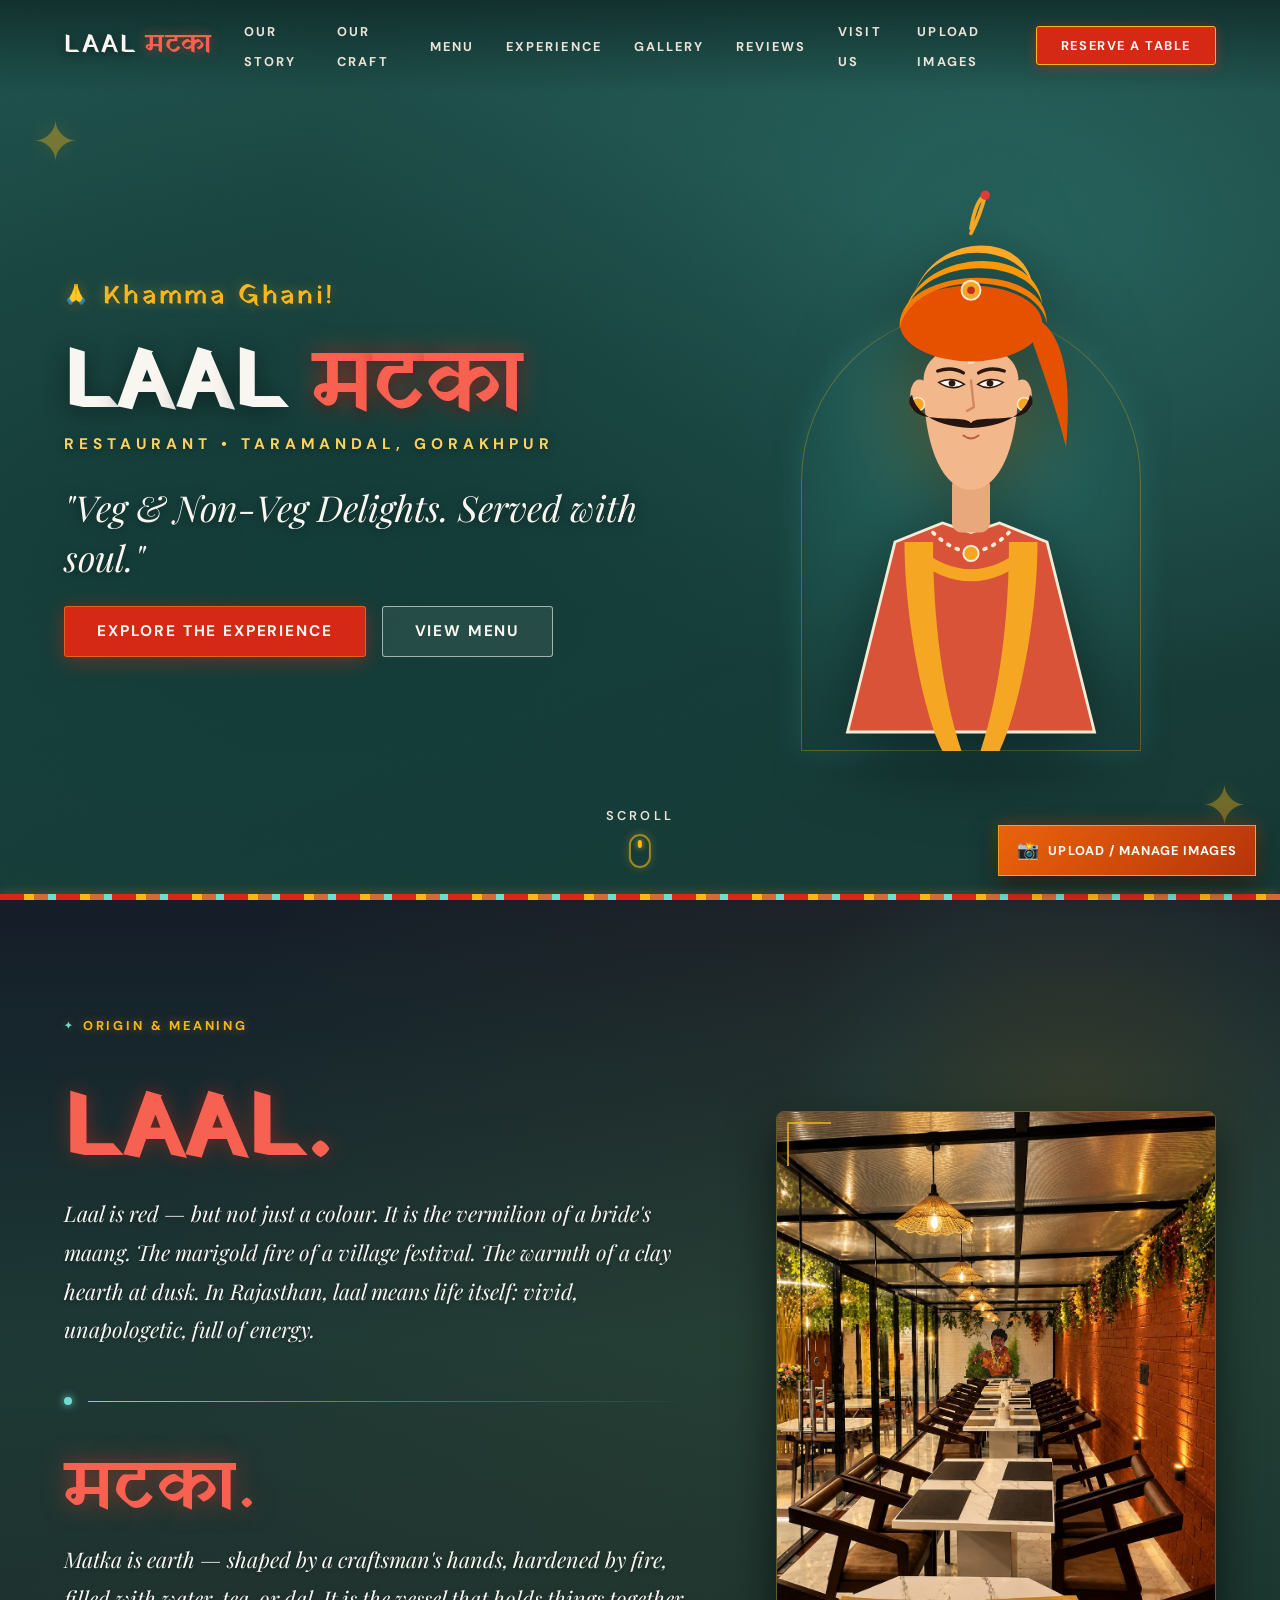
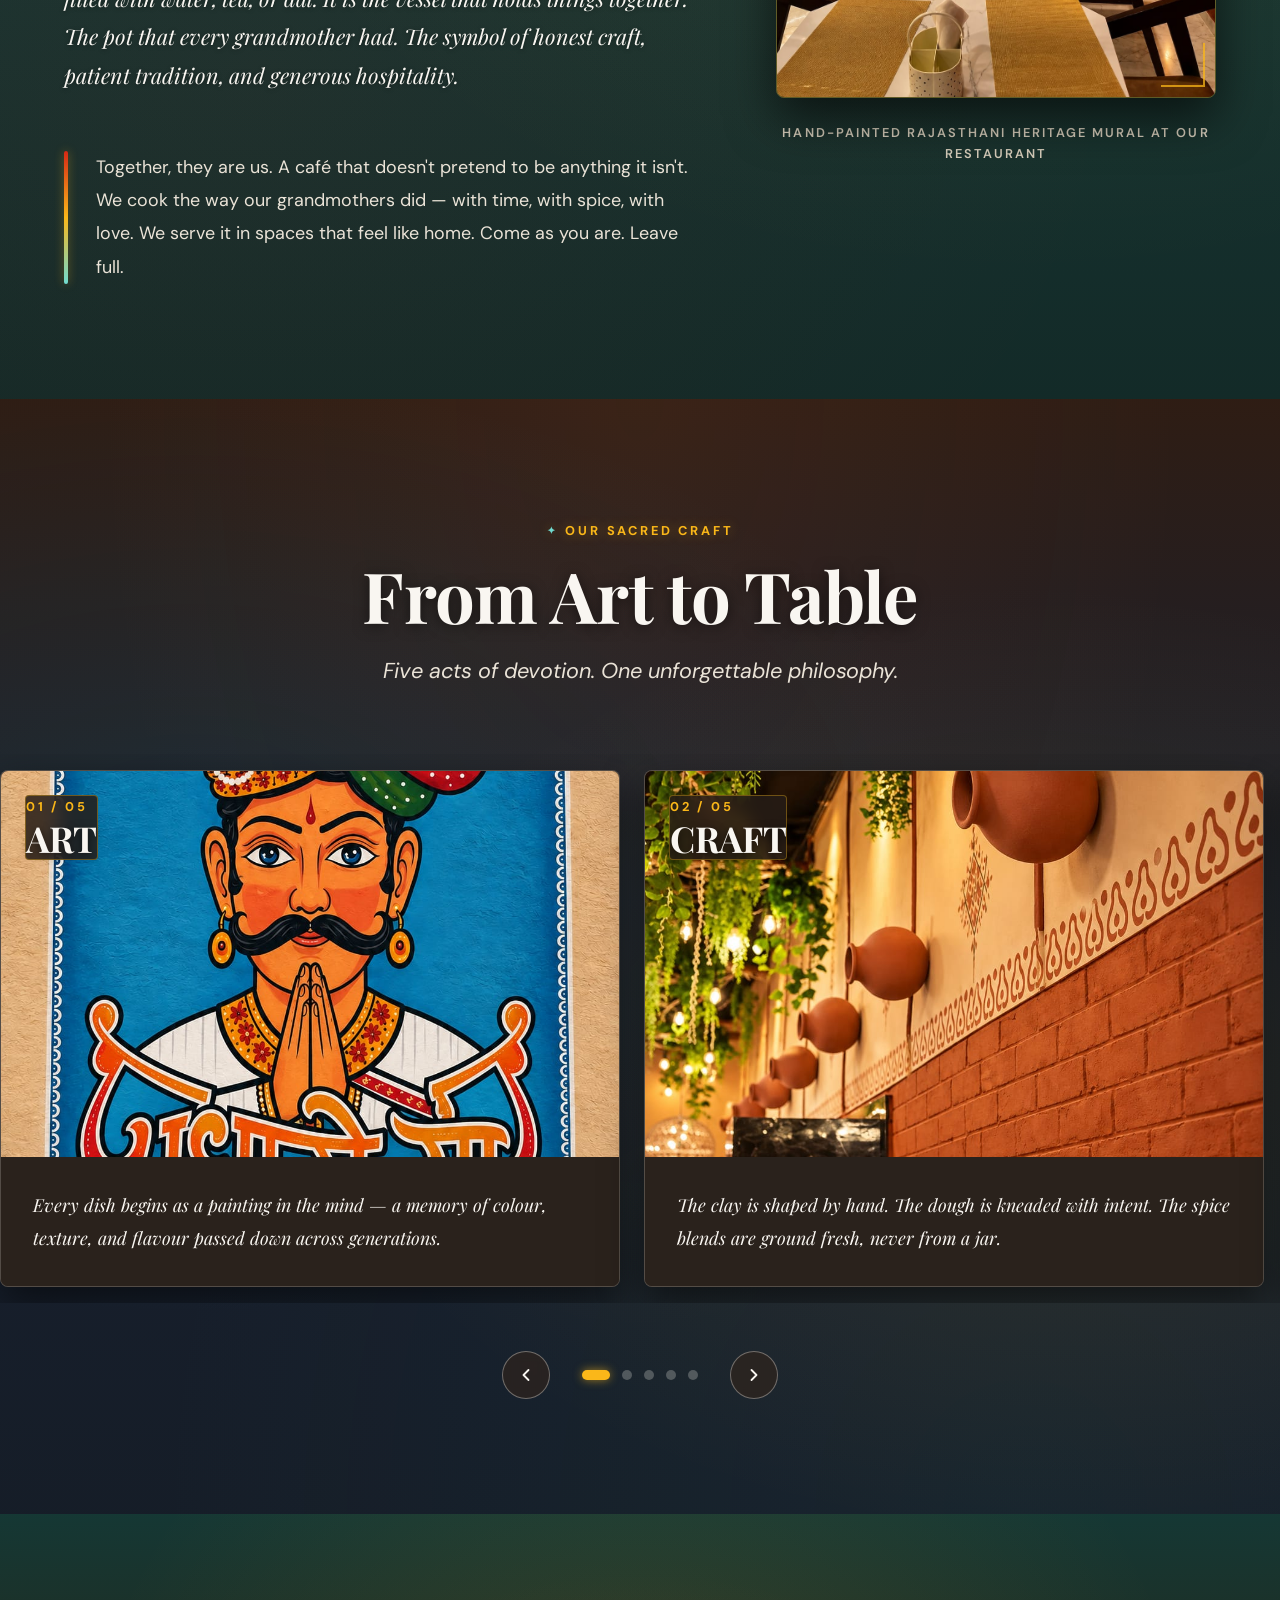
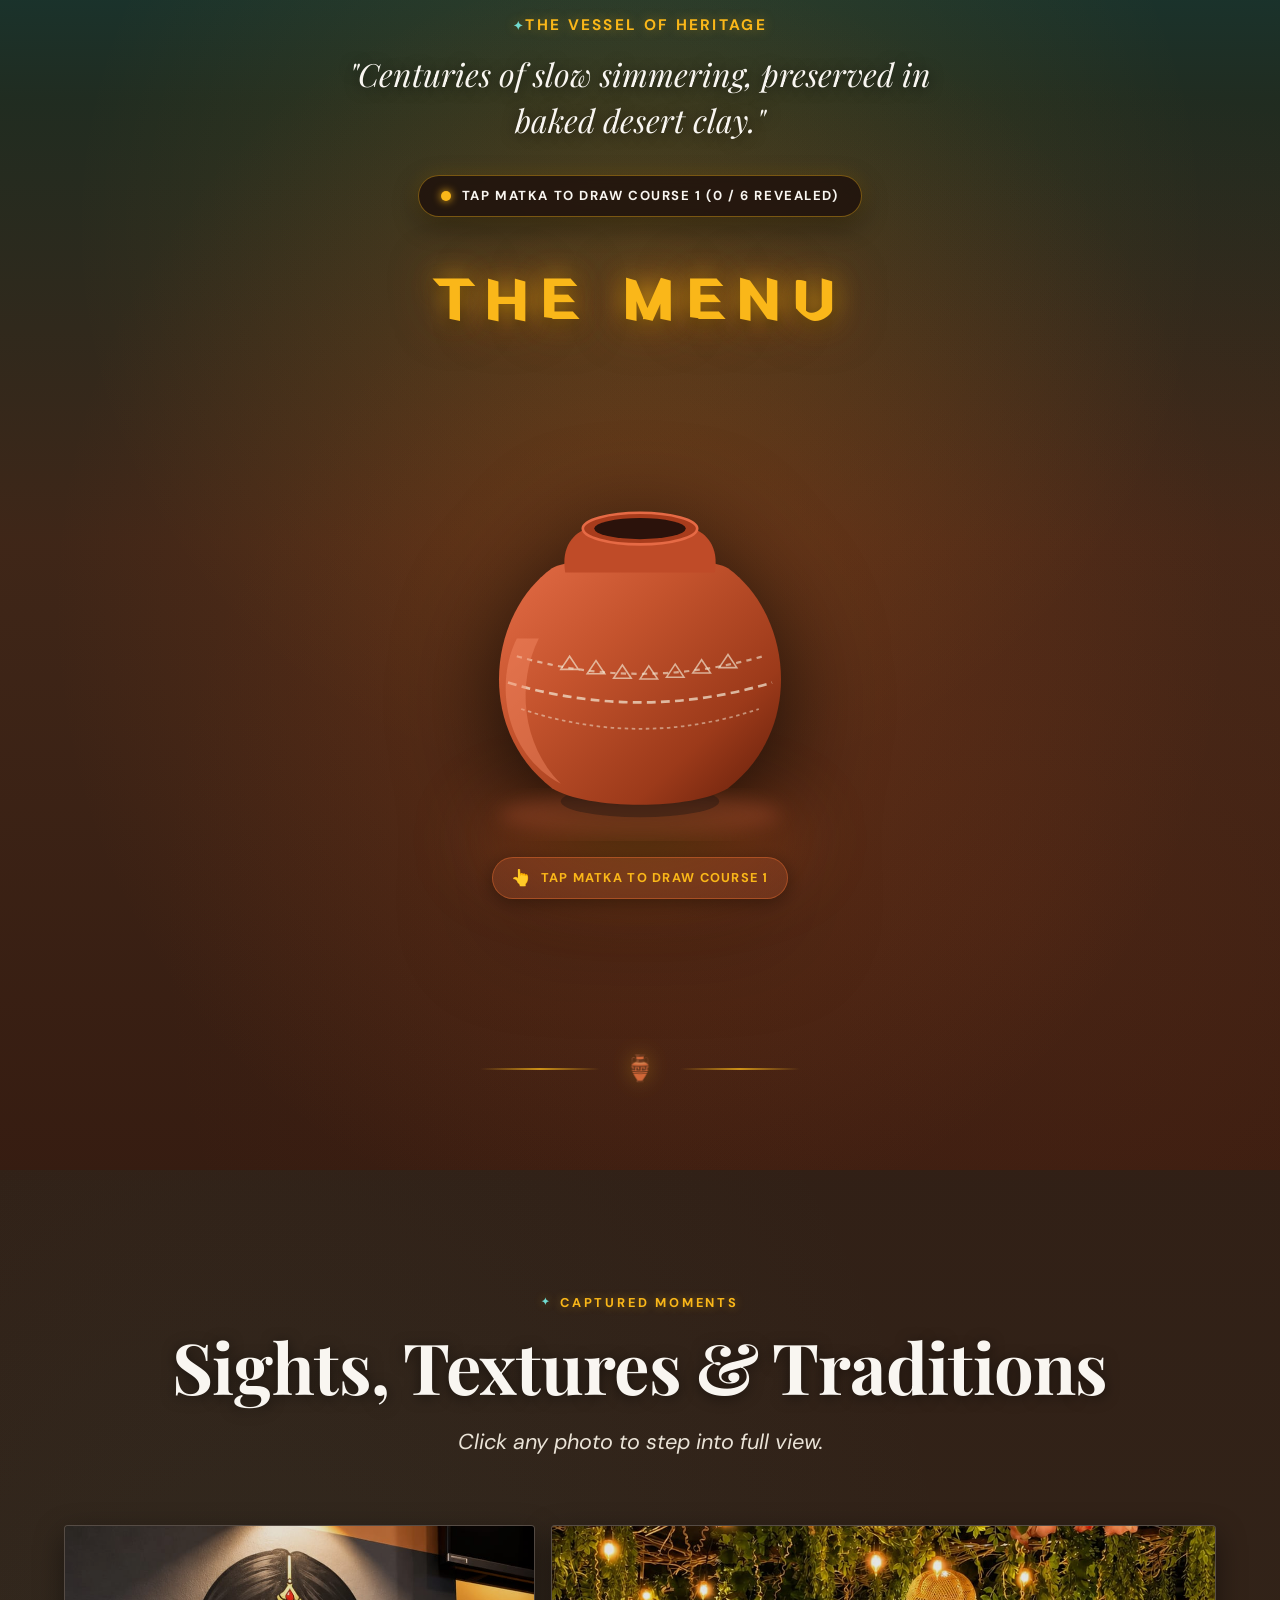
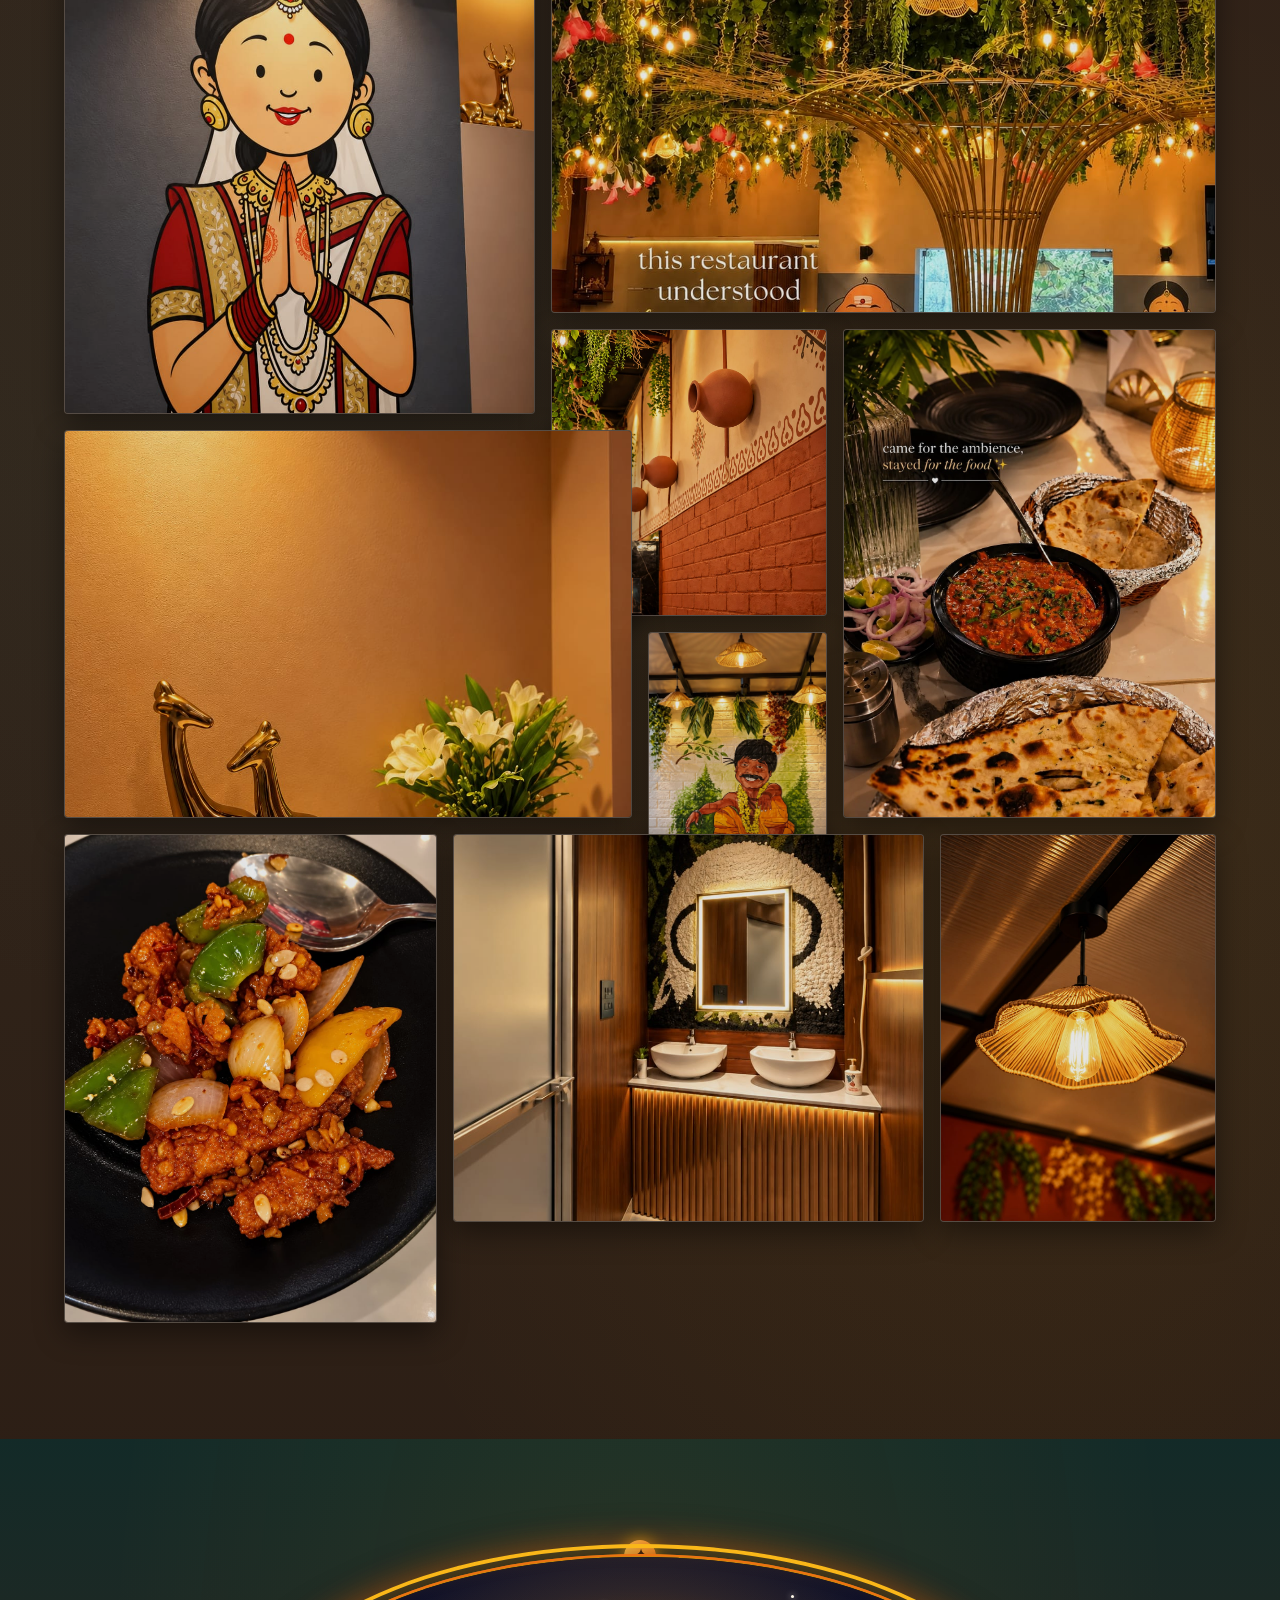
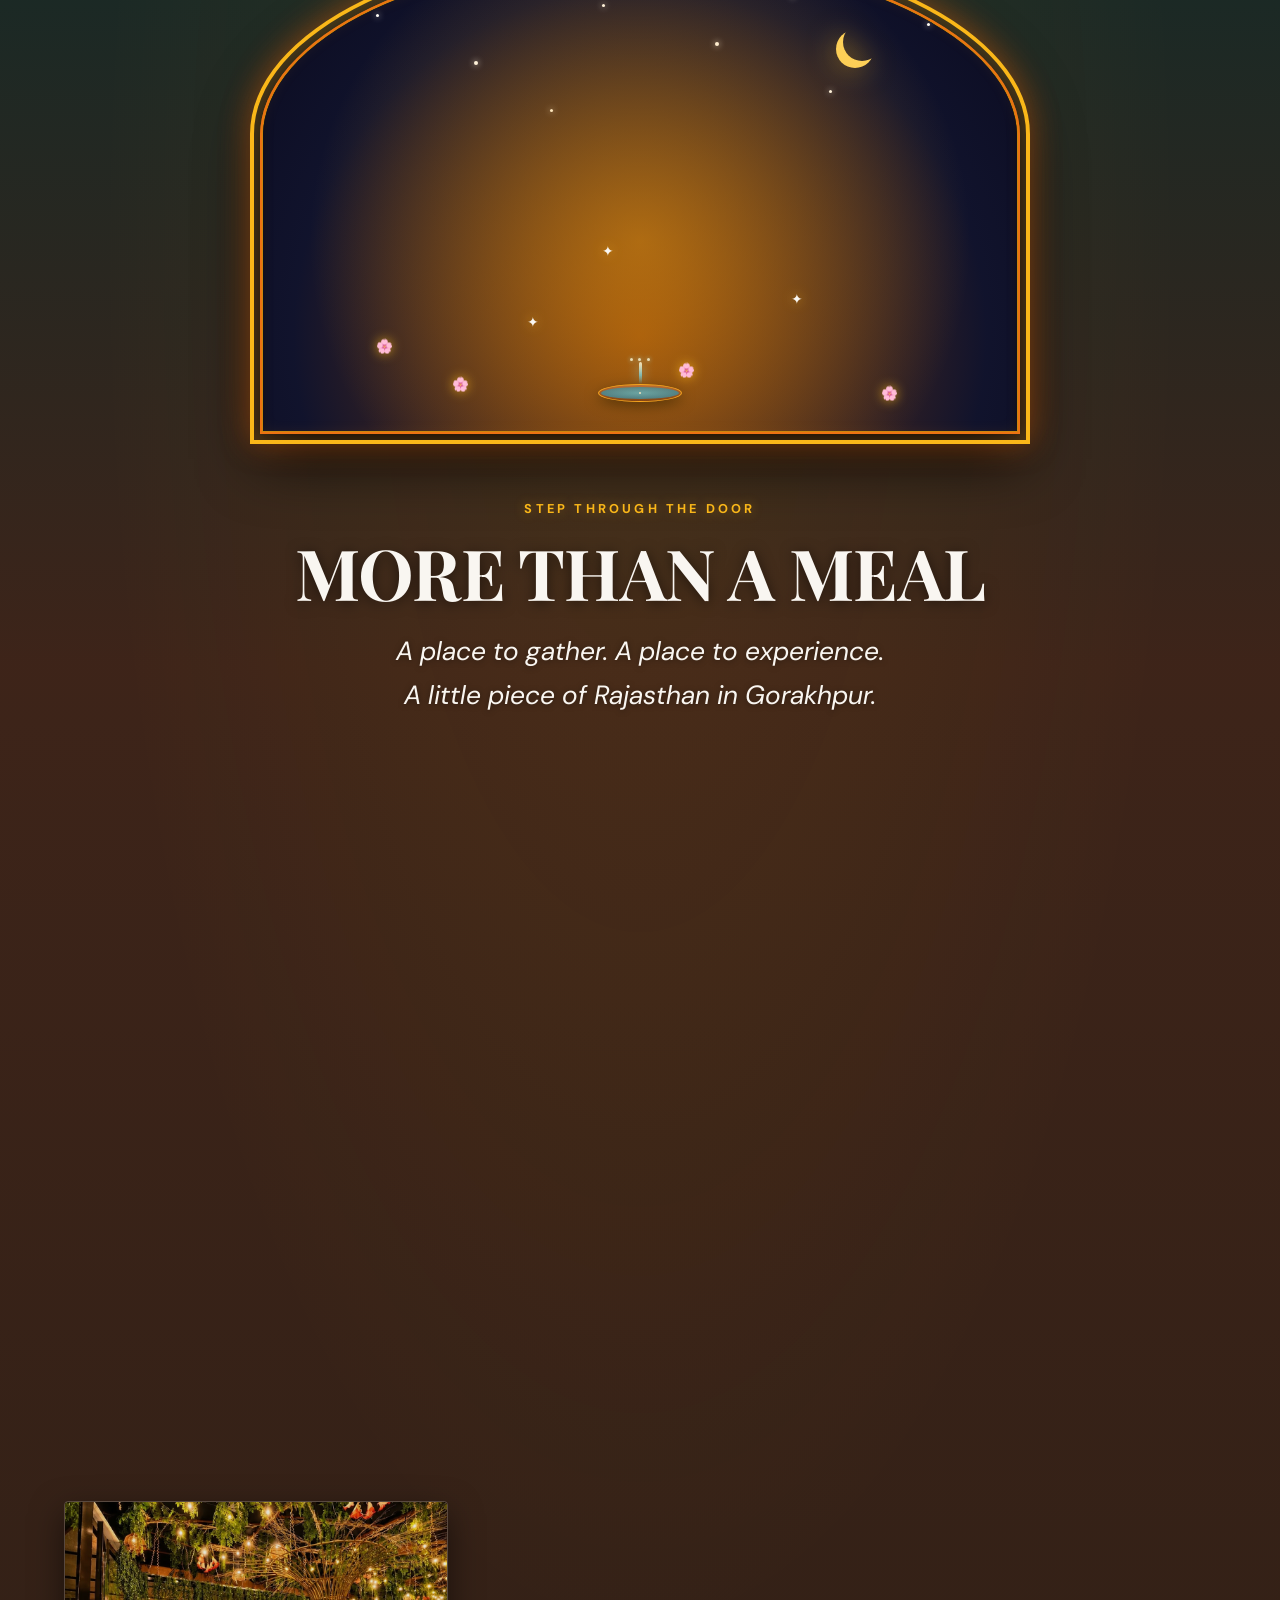
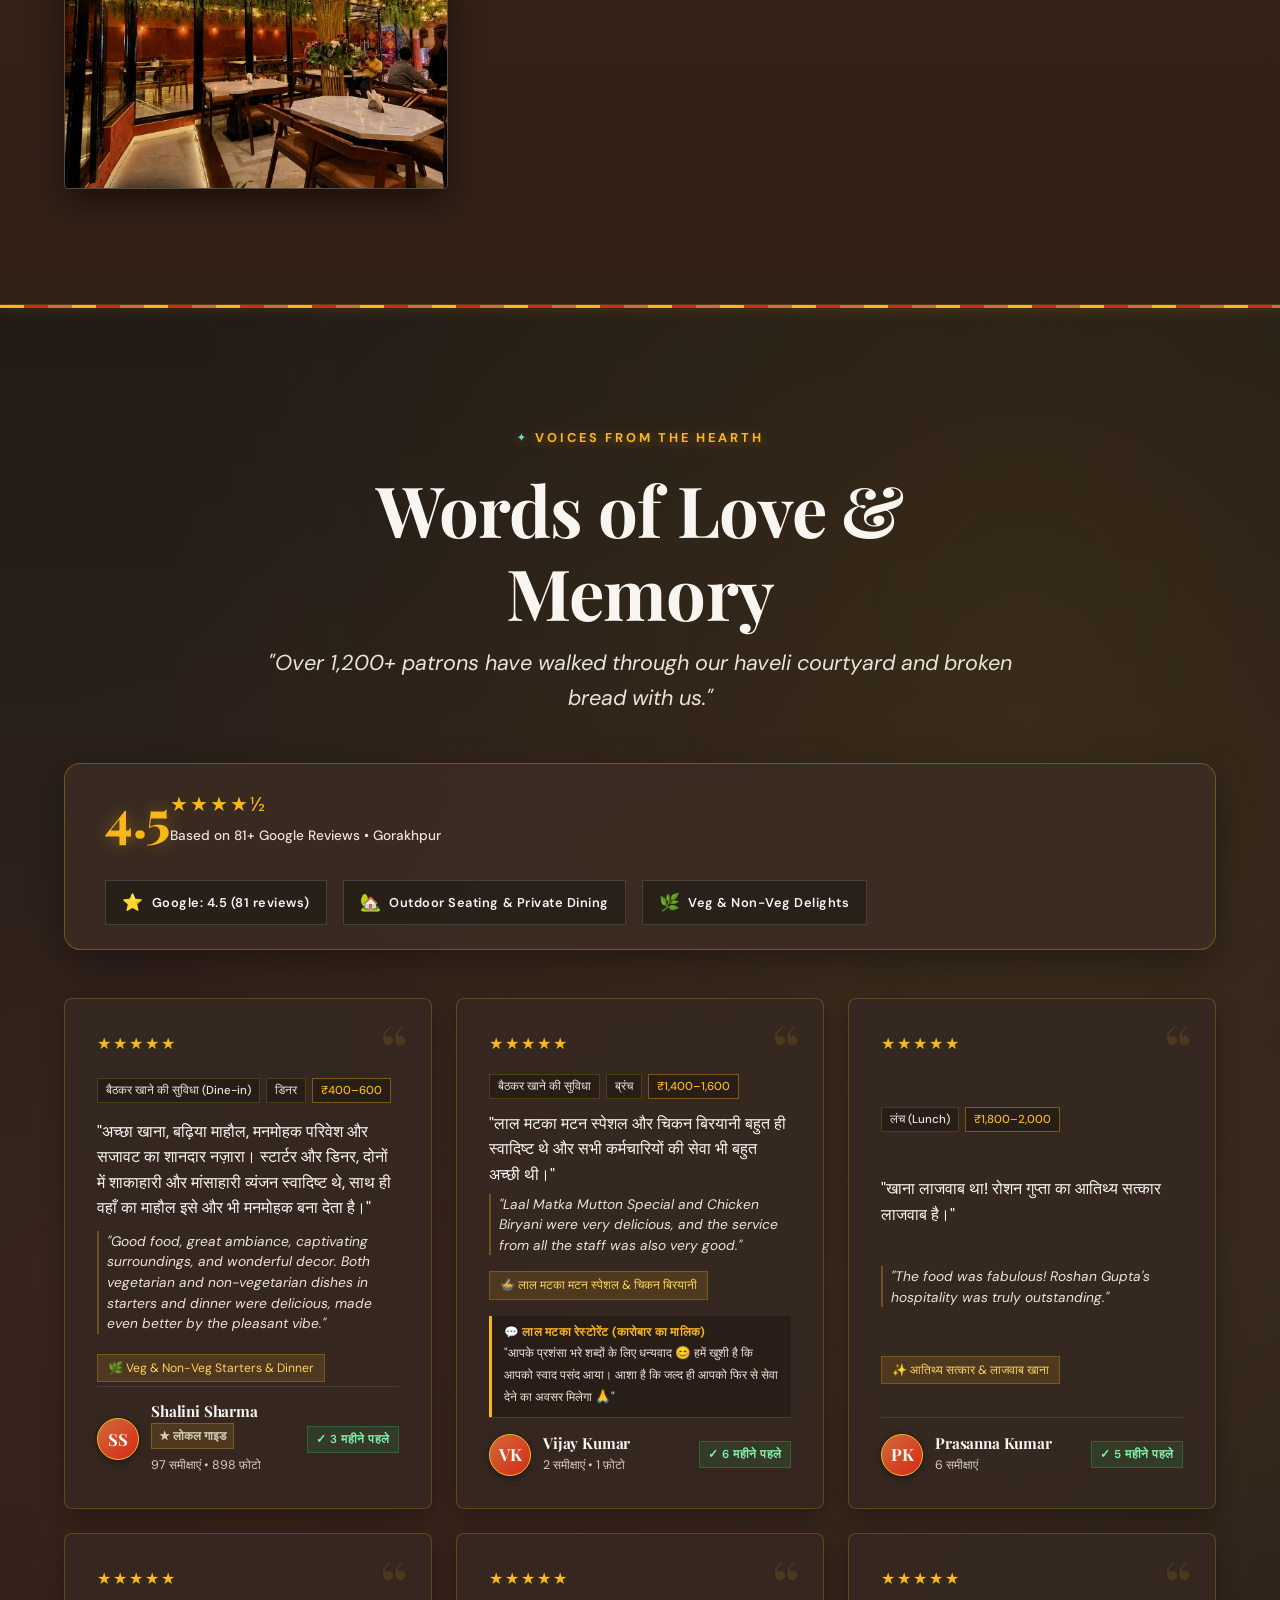
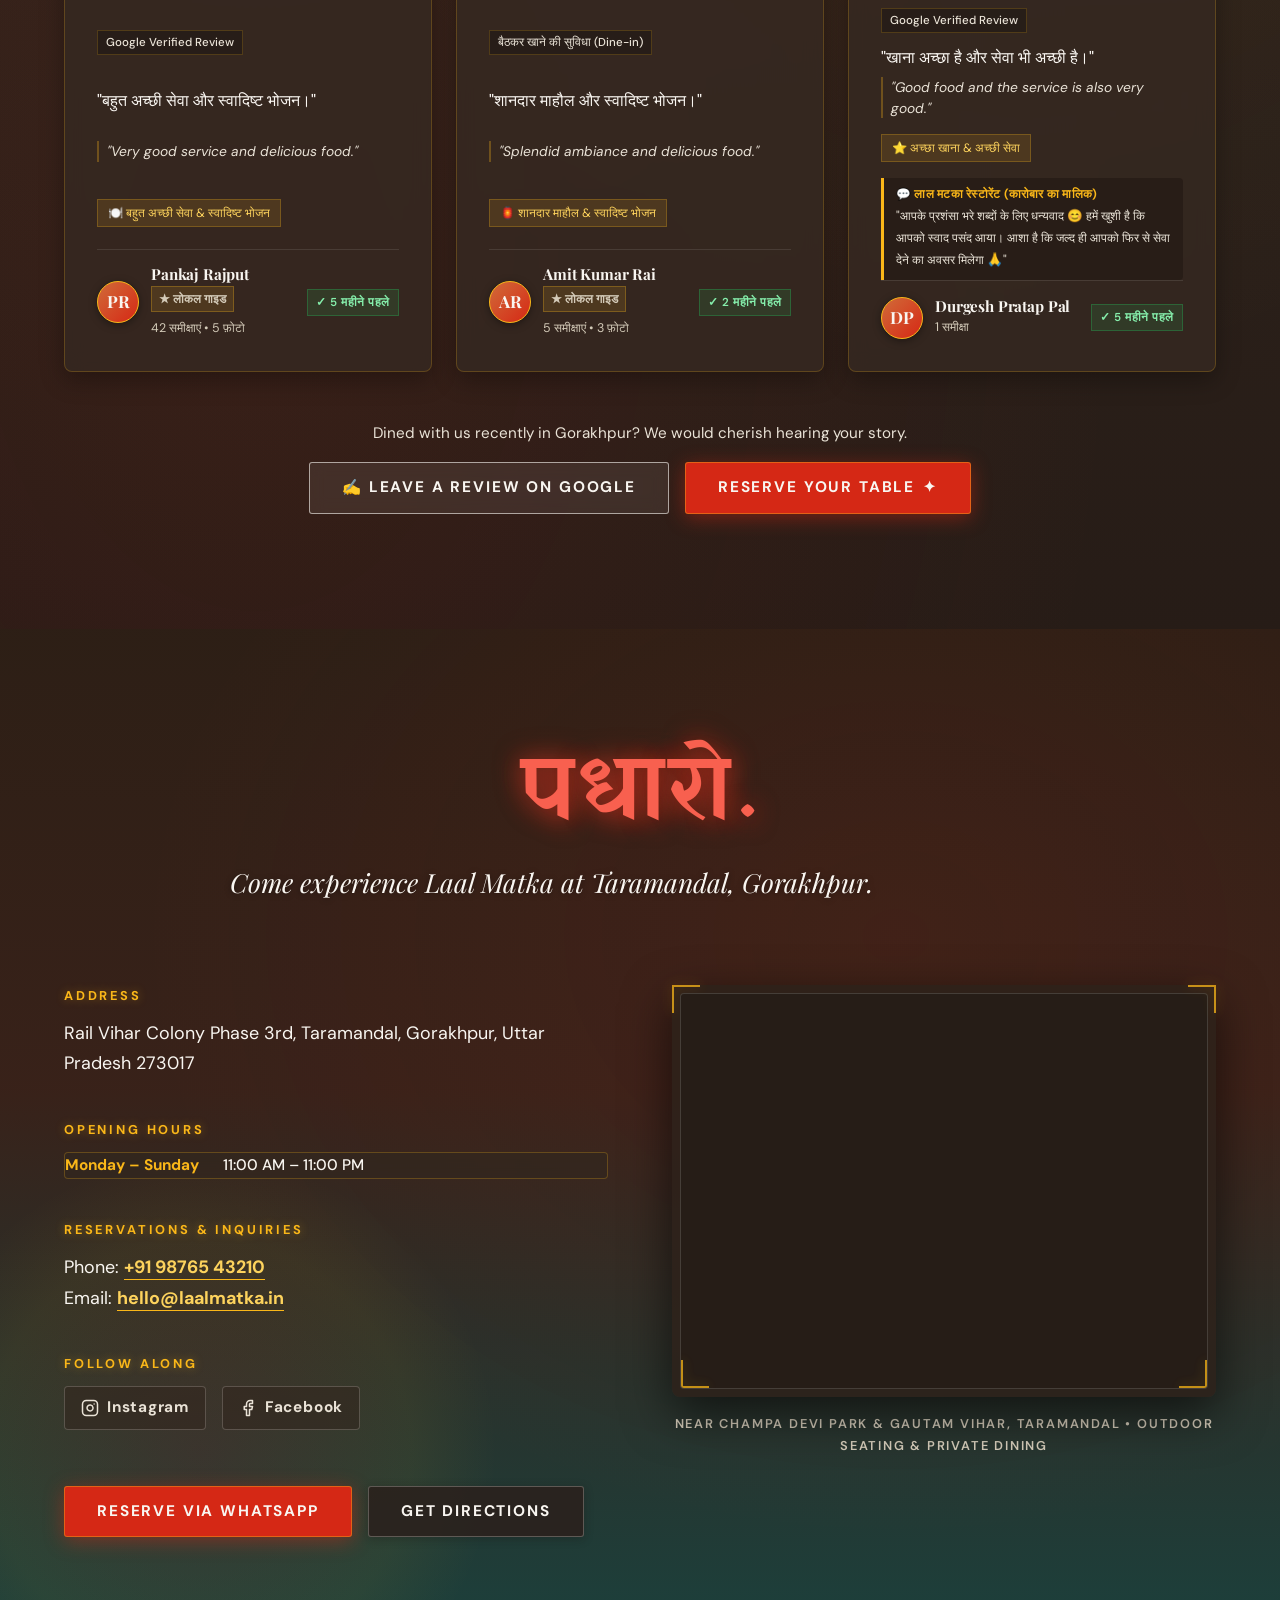
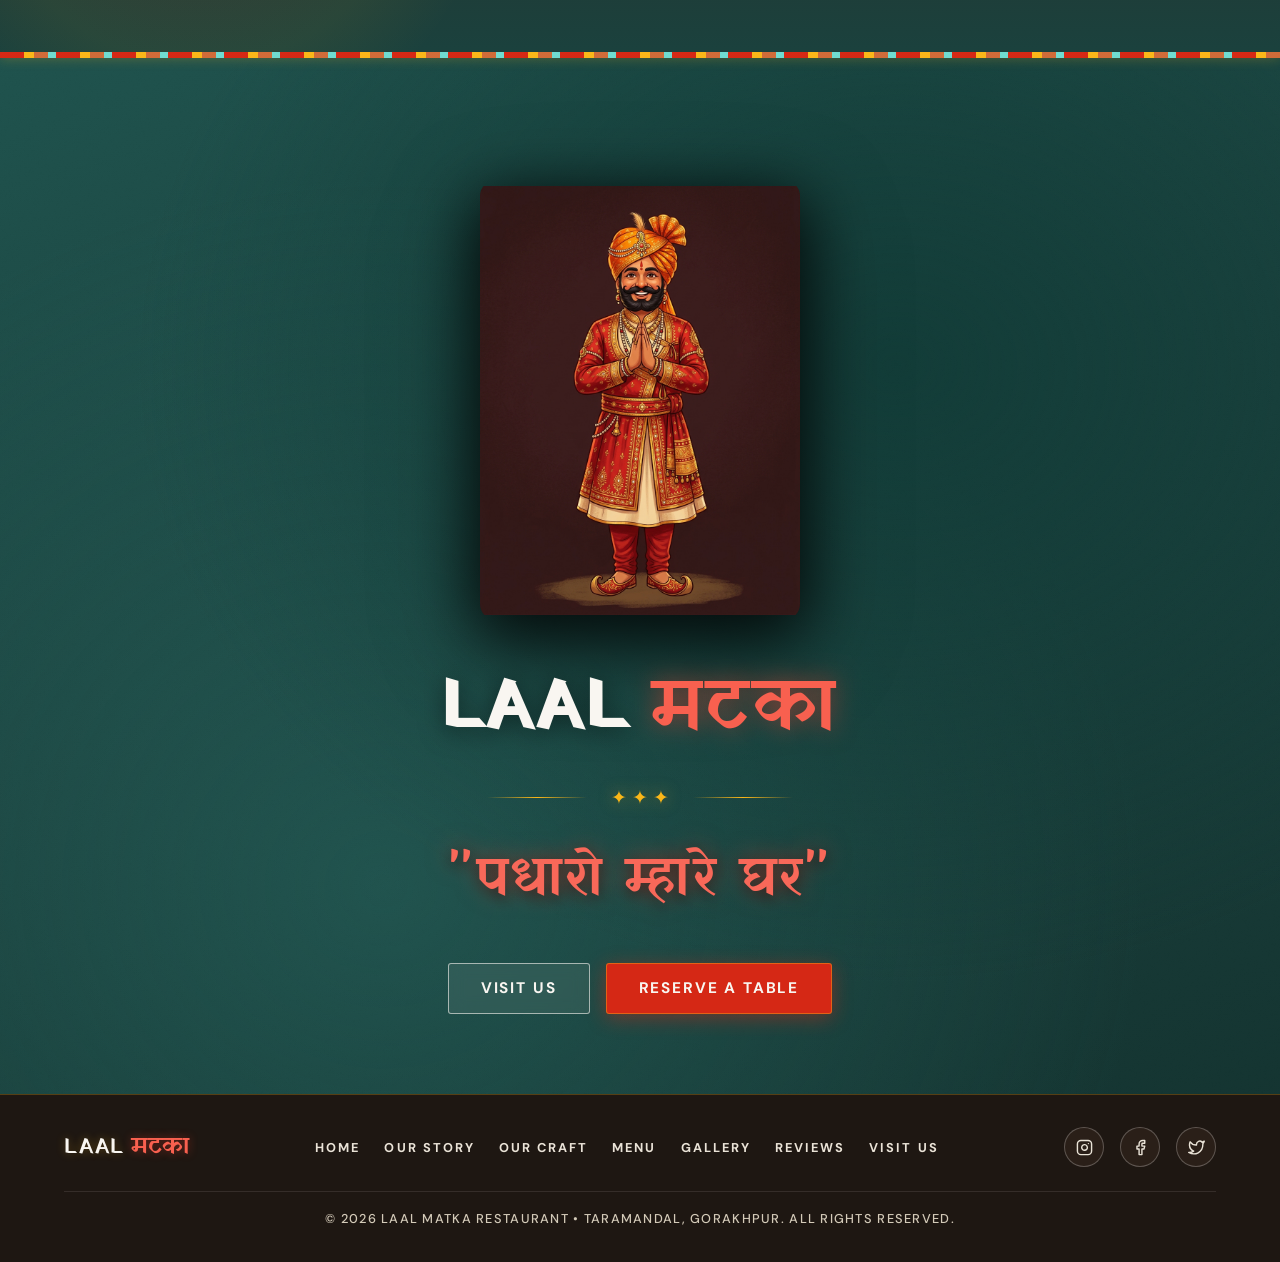
==== commit ccecacfa: "Add real restaurant photography and fix phone layout and animations" ====
--- a/index.html
+++ b/index.html
@@ -258,7 +258,7 @@
         <!-- Illustration Side Frame -->
         <aside class="story-illustration reveal reveal-delay-2" aria-label="Heritage Art Illustration">
           <div class="story-illus-frame" data-slot="story-illustration">
-            <img src="images/story-art.jpg" alt="Rajasthani Miniature Painting Mural at Laal Matka" class="story-illus-img" loading="lazy">
+            <img src="images/real-story-illustration.jpg" alt="Rajasthani Miniature Painting Mural at Laal Matka" class="story-illus-img" loading="lazy">
           </div>
           <span class="story-illus-caption">Hand-painted Rajasthani heritage mural at our restaurant</span>
         </aside>
@@ -824,27 +824,27 @@
       <!-- 6-Photo Experience Grid -->
       <div class="experience-grid">
         <article class="experience-photo reveal" data-slot="experience-1">
-          <img src="images/haveli-courtyard.jpg" alt="Café Exterior & Courtyard" data-slot="experience-1" loading="lazy">
+          <img src="images/real-experience-1.jpg" alt="Café Exterior & Courtyard" data-slot="experience-1" loading="lazy">
         </article>
 
         <article class="experience-photo reveal reveal-delay-1" data-slot="experience-2">
-          <img src="images/story-art.jpg" alt="Café Interior & Heritage Murals" data-slot="experience-2" loading="lazy">
+          <img src="images/real-experience-2.jpg" alt="Café Interior & Heritage Murals" data-slot="experience-2" loading="lazy">
         </article>
 
         <article class="experience-photo reveal reveal-delay-2" data-slot="experience-3">
-          <img src="images/woodfire-kiln.jpg" alt="Baithak Seating & Wall Frescoes" data-slot="experience-3" loading="lazy">
+          <img src="images/real-experience-3.jpg" alt="Baithak Seating & Wall Frescoes" data-slot="experience-3" loading="lazy">
         </article>
 
         <article class="experience-photo reveal" data-slot="experience-4">
-          <img src="images/dal-baati.jpg" alt="Signature Woodfire Cuisine" data-slot="experience-4" loading="lazy">
+          <img src="images/real-experience-4.jpg" alt="Signature Woodfire Cuisine" data-slot="experience-4" loading="lazy">
         </article>
 
         <article class="experience-photo reveal reveal-delay-1" data-slot="experience-5">
-          <img src="images/matka-chai.jpg" alt="Clay Kulhad Chai Ceremony" data-slot="experience-5" loading="lazy">
+          <img src="images/real-experience-5.jpg" alt="Clay Kulhad Chai Ceremony" data-slot="experience-5" loading="lazy">
         </article>
 
         <article class="experience-photo reveal reveal-delay-2" data-slot="experience-6">
-          <img src="images/royal-dessert.jpg" alt="Evening Lantern Ambience" data-slot="experience-6" loading="lazy">
+          <img src="images/real-experience-6.jpg" alt="Evening Lantern Ambience" data-slot="experience-6" loading="lazy">
         </article>
       </div>
     </section>
--- a/css/variables.css
+++ b/css/variables.css
@@ -165,6 +165,6 @@
   --z-content:   10;
   --z-overlay:   50;
   --z-character: 60;
-  --z-nav:       100;
-  --z-lightbox:  200;
+  --z-nav:       1000;
+  --z-lightbox:  2000;
 }
--- a/css/base.css
+++ b/css/base.css
@@ -286,7 +286,14 @@
   position: fixed;
   bottom: 24px;
   right: 24px;
-  z-index: 999;
+  z-index: 500;
+  transition: opacity 0.2s ease, visibility 0.2s ease;
+}
+
+body.nav-mobile-open .floating-asset-btn-wrap {
+  opacity: 0;
+  visibility: hidden;
+  pointer-events: none;
 }
 
 .floating-asset-btn {
@@ -324,10 +331,15 @@
   font-size: 1.1rem;
 }
 
-@media (max-width: 600px) {
+@media (max-width: 768px) {
+  .floating-asset-btn-wrap {
+    bottom: 16px;
+    right: 16px;
+  }
   .floating-asset-btn {
     padding: 8px 14px;
-    font-size: 0.7rem;
+    font-size: 0.72rem;
+    gap: 6px;
   }
 }
 
--- a/css/nav.css
+++ b/css/nav.css
@@ -188,11 +188,14 @@
     right: 0;
     bottom: 0;
     background: hsla(24, 25%, 10%, 0.98);
-    backdrop-filter: blur(20px);
-    padding: 6rem var(--gutter) var(--space-8);
+    backdrop-filter: blur(24px);
+    -webkit-backdrop-filter: blur(24px);
+    padding: 6rem var(--gutter) 7rem;
     align-items: flex-start;
     gap: var(--space-6);
-    z-index: calc(var(--z-nav) - 1);
+    z-index: 1005;
+    overflow-y: auto;
+    -webkit-overflow-scrolling: touch;
     animation: fadeIn var(--duration-med) var(--ease-out) both;
   }
 
@@ -201,6 +204,7 @@
     font-family: var(--font-serif);
     color: var(--ivory);
     letter-spacing: 0.04em;
+    padding-block: var(--space-2);
   }
 
   .nav-mobile-open .nav-links a:hover,
@@ -211,11 +215,11 @@
   .nav-mobile-open .nav-reserve {
     display: inline-flex;
     position: fixed;
-    bottom: var(--space-8);
+    bottom: var(--space-6);
     left: var(--gutter);
     right: var(--gutter);
     justify-content: center;
-    z-index: calc(var(--z-nav) - 1);
+    z-index: 1006;
     background: var(--laal);
     color: var(--ivory);
     border: 1.5px solid var(--marigold);
--- a/css/hero.css
+++ b/css/hero.css
@@ -344,10 +344,46 @@
 }
 
 @media (max-width: 768px) {
+  .hero-content {
+    grid-template-columns: 1fr;
+    padding-top: 6.5rem;
+    padding-bottom: 4rem;
+    gap: var(--space-6);
+  }
+
+  .hero-character {
+    display: flex;
+    justify-content: center;
+    align-items: center;
+    order: -1;
+    max-height: 220px;
+    margin-bottom: var(--space-2);
+  }
+
+  .hero-arch {
+    width: 220px;
+    height: 250px;
+    border-radius: 110px 110px 0 0;
+  }
+
+  .character-svg-wrap svg {
+    width: 200px;
+    height: 260px;
+  }
+
   .hero-brand-name {
-    font-size: clamp(2.4rem, 11vw, 3.8rem);
+    font-size: clamp(2.2rem, 9.5vw, 3.4rem);
     justify-content: center;
   }
-  .hero-character { display: none; }
-  .hero-content { grid-template-columns: 1fr; }
-}
+
+  .hero-ctas {
+    flex-direction: column;
+    width: 100%;
+    gap: var(--space-3);
+  }
+
+  .hero-ctas .btn {
+    width: 100%;
+    justify-content: center;
+  }
+}
--- a/css/matka.css
+++ b/css/matka.css
@@ -948,7 +948,7 @@
 
 @media (max-width: 768px) {
   .matka-illustration {
-    max-width: 300px;
+    max-width: 280px;
   }
 
   .steam-menu-text {
@@ -957,19 +957,40 @@
 
   .matka-emerging-deck {
     grid-template-columns: 1fr;
-    max-width: 360px;
-    gap: 0.85rem;
-    padding-inline: 0.75rem;
+    max-width: 100%;
+    width: 100%;
+    gap: 1rem;
+    padding-inline: 1rem;
   }
 
   .matka-course-card {
-    padding: 1rem;
+    min-height: auto;
+    padding: 1.15rem;
+    border-radius: 8px;
+  }
+
+  .matka-course-card.is-drawn {
+    animation: matkaPageSummonMobile 0.45s cubic-bezier(0.16, 1, 0.3, 1) forwards;
+  }
+
+  @keyframes matkaPageSummonMobile {
+    0% {
+      opacity: 0;
+      transform: translateY(24px) scale(0.96);
+      filter: brightness(1.3);
+    }
+    100% {
+      opacity: 1;
+      transform: translateY(0) scale(1);
+      filter: brightness(1);
+    }
   }
 
   .matka-settled-bar {
     flex-direction: column;
     width: 100%;
     padding-inline: 1rem;
+    gap: 0.75rem;
   }
 
   .matka-reveal-all-btn,
@@ -977,6 +998,13 @@
   .matka-replay-btn {
     width: 100%;
     justify-content: center;
+    padding: 12px 18px;
+    font-size: 0.82rem;
+  }
+
+  .modal-folio-card {
+    max-height: 88dvh;
+    border-radius: 12px;
   }
 
   .modal-folio-header {
--- a/css/story.css
+++ b/css/story.css
@@ -229,6 +229,18 @@
 }
 
 @media (max-width: 768px) {
-  .story-illustration { display: none; }
+  .story-grid {
+    grid-template-columns: 1fr;
+    gap: var(--space-8);
+  }
+
+  .story-illustration {
+    display: block;
+    width: 100%;
+    max-width: 340px;
+    margin-inline: auto;
+    margin-top: var(--space-6);
+  }
+
   .story-word { font-size: var(--text-3xl); }
 }
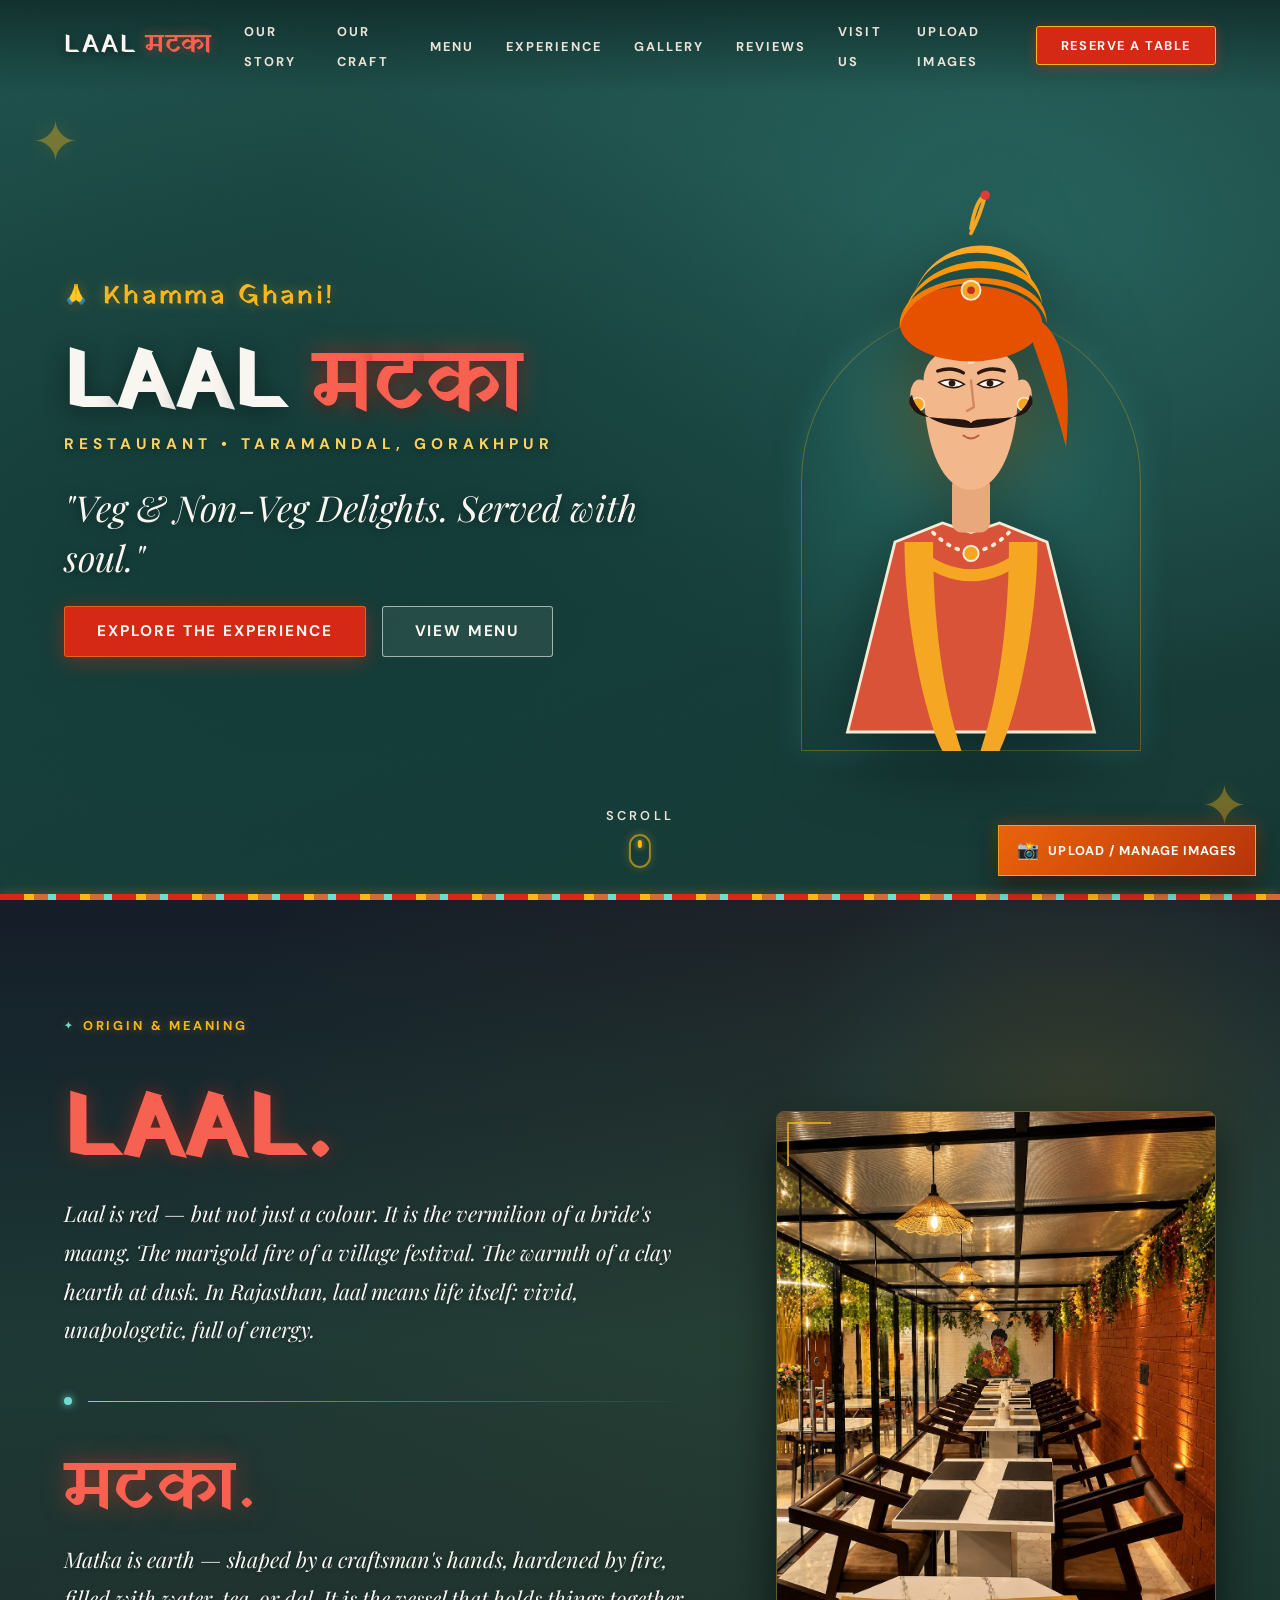
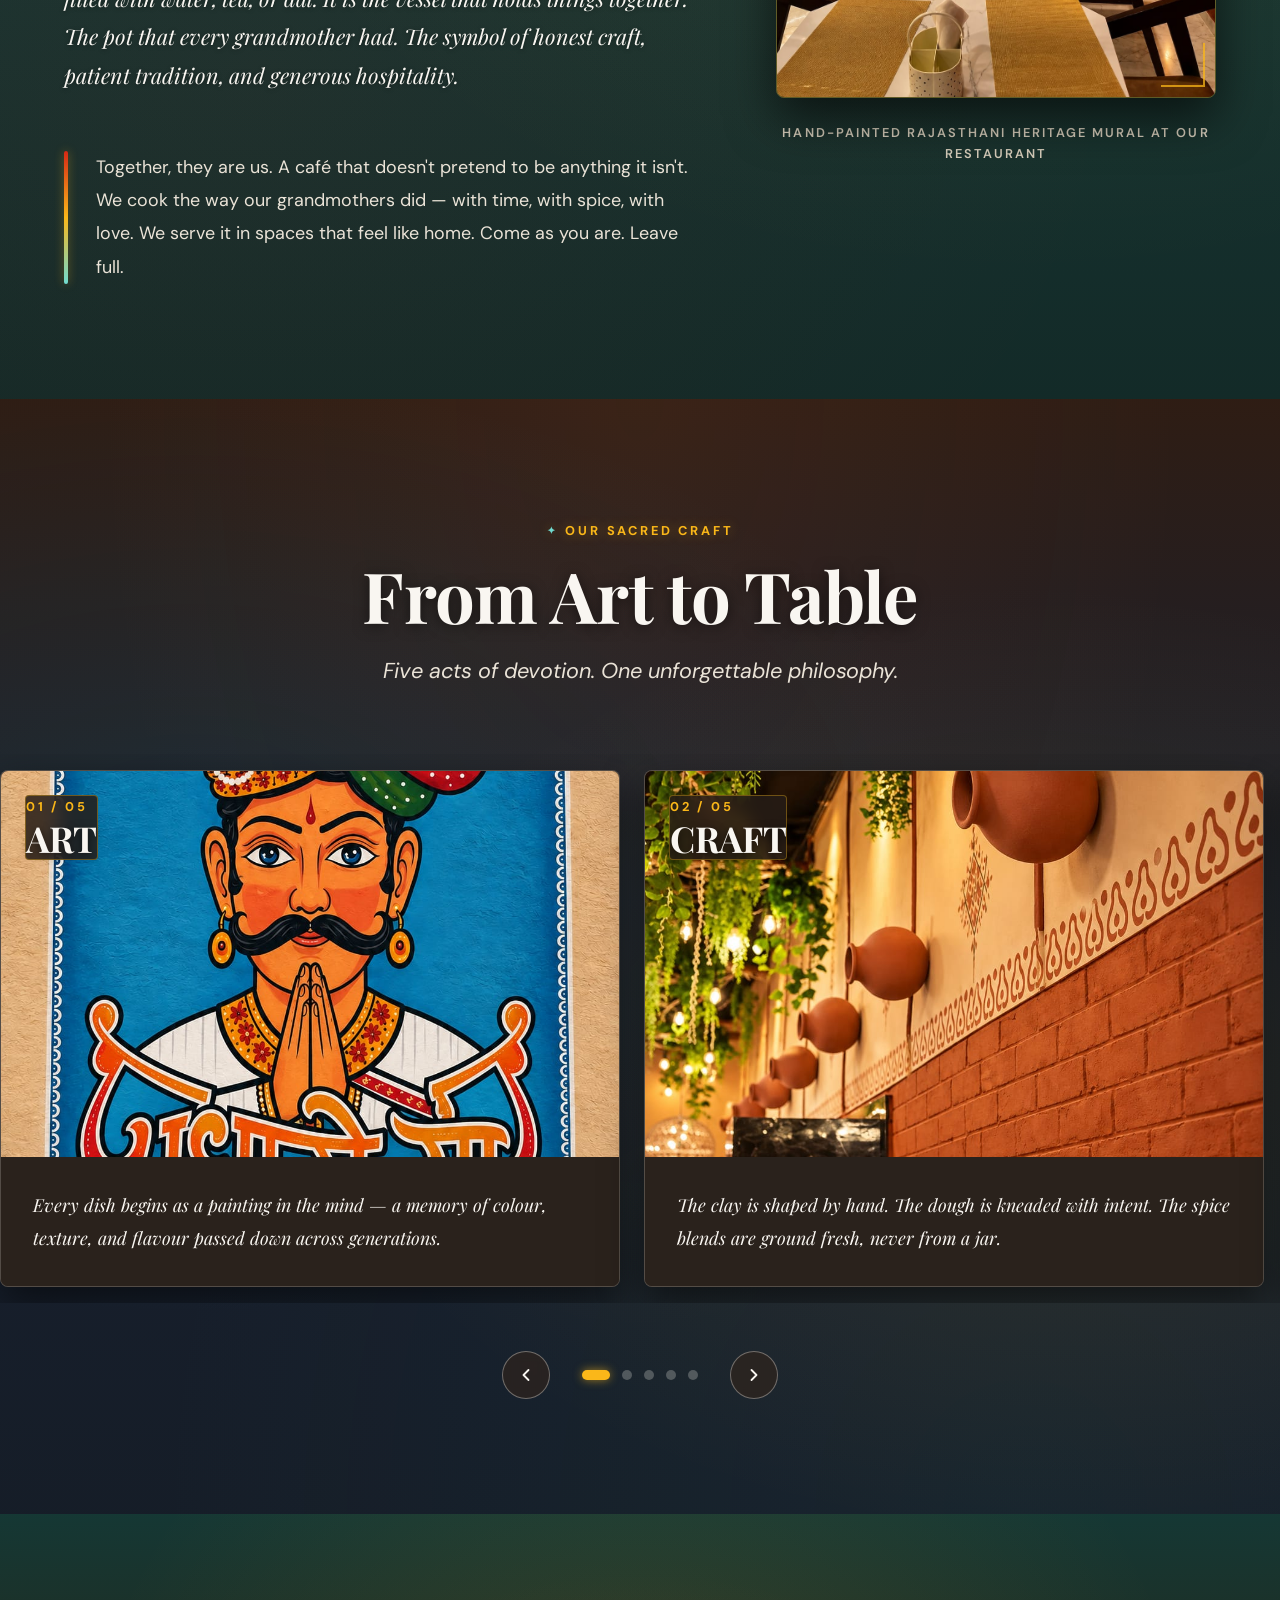
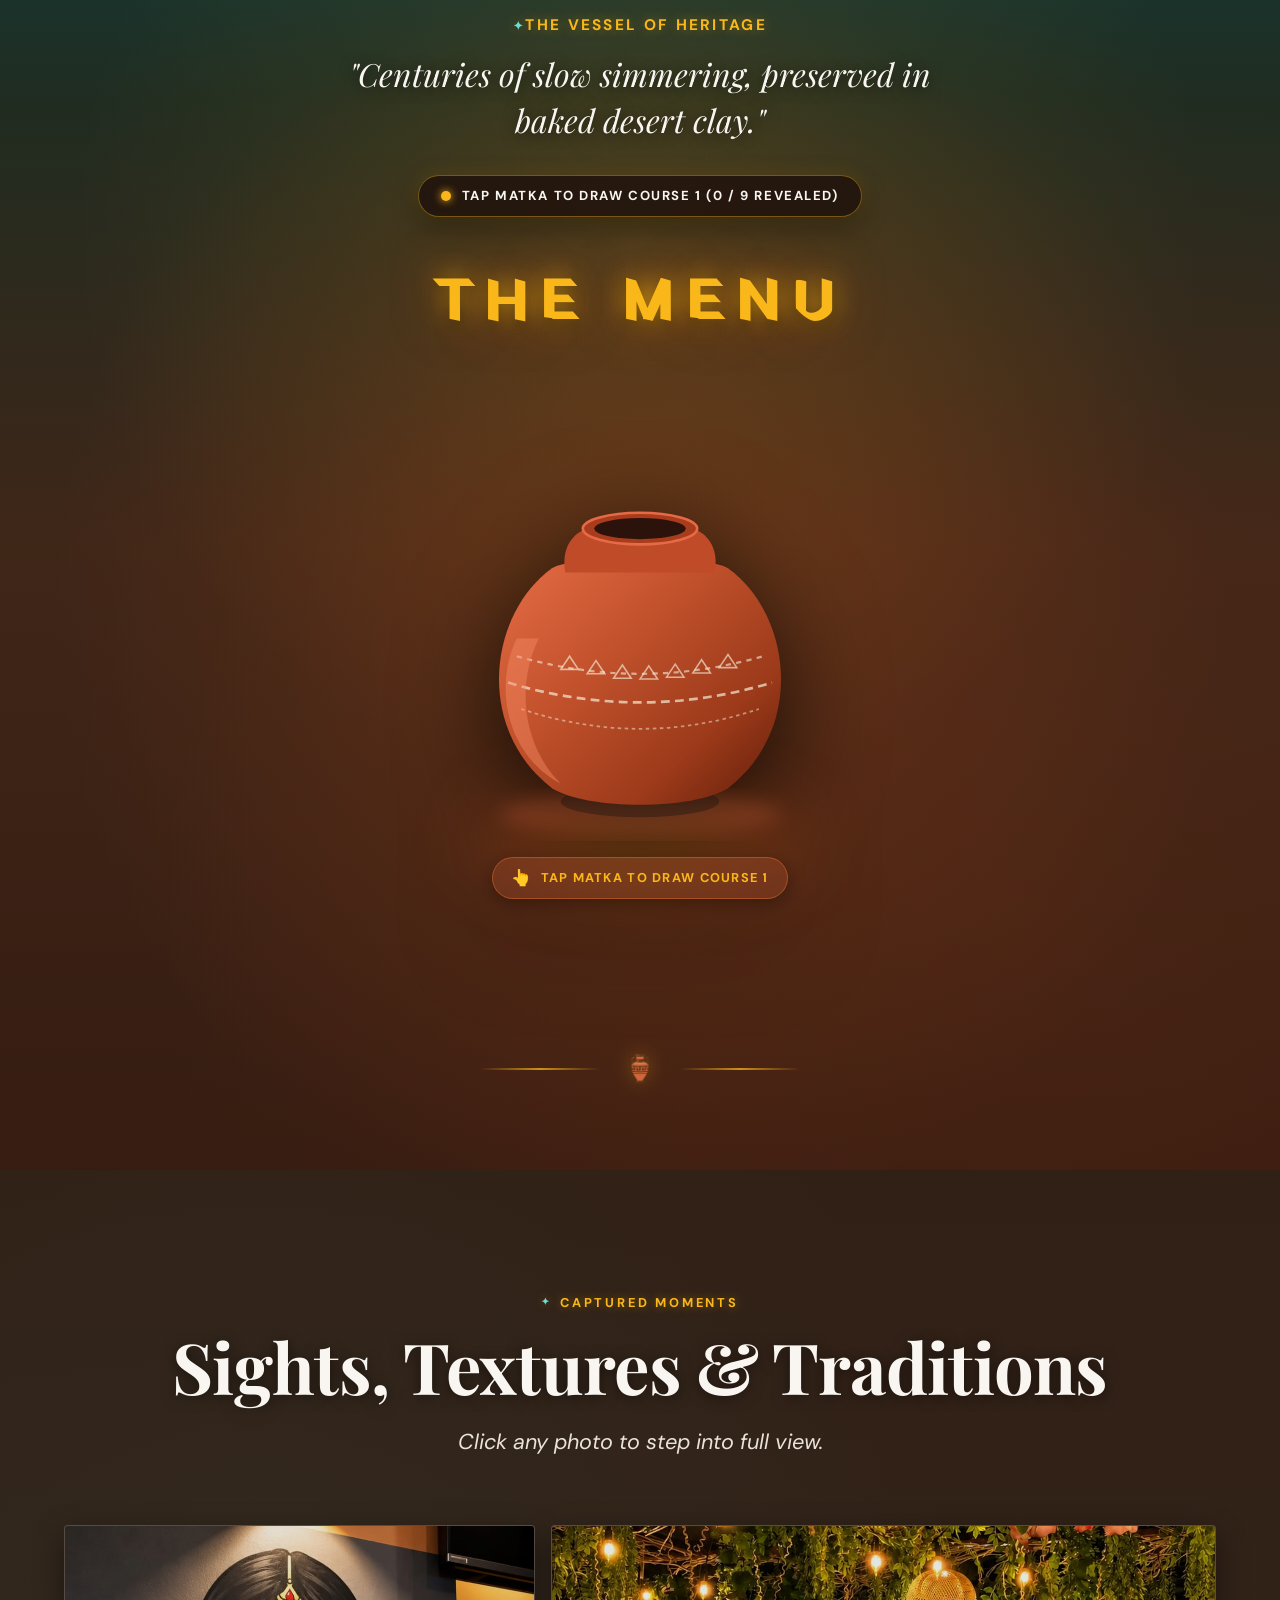
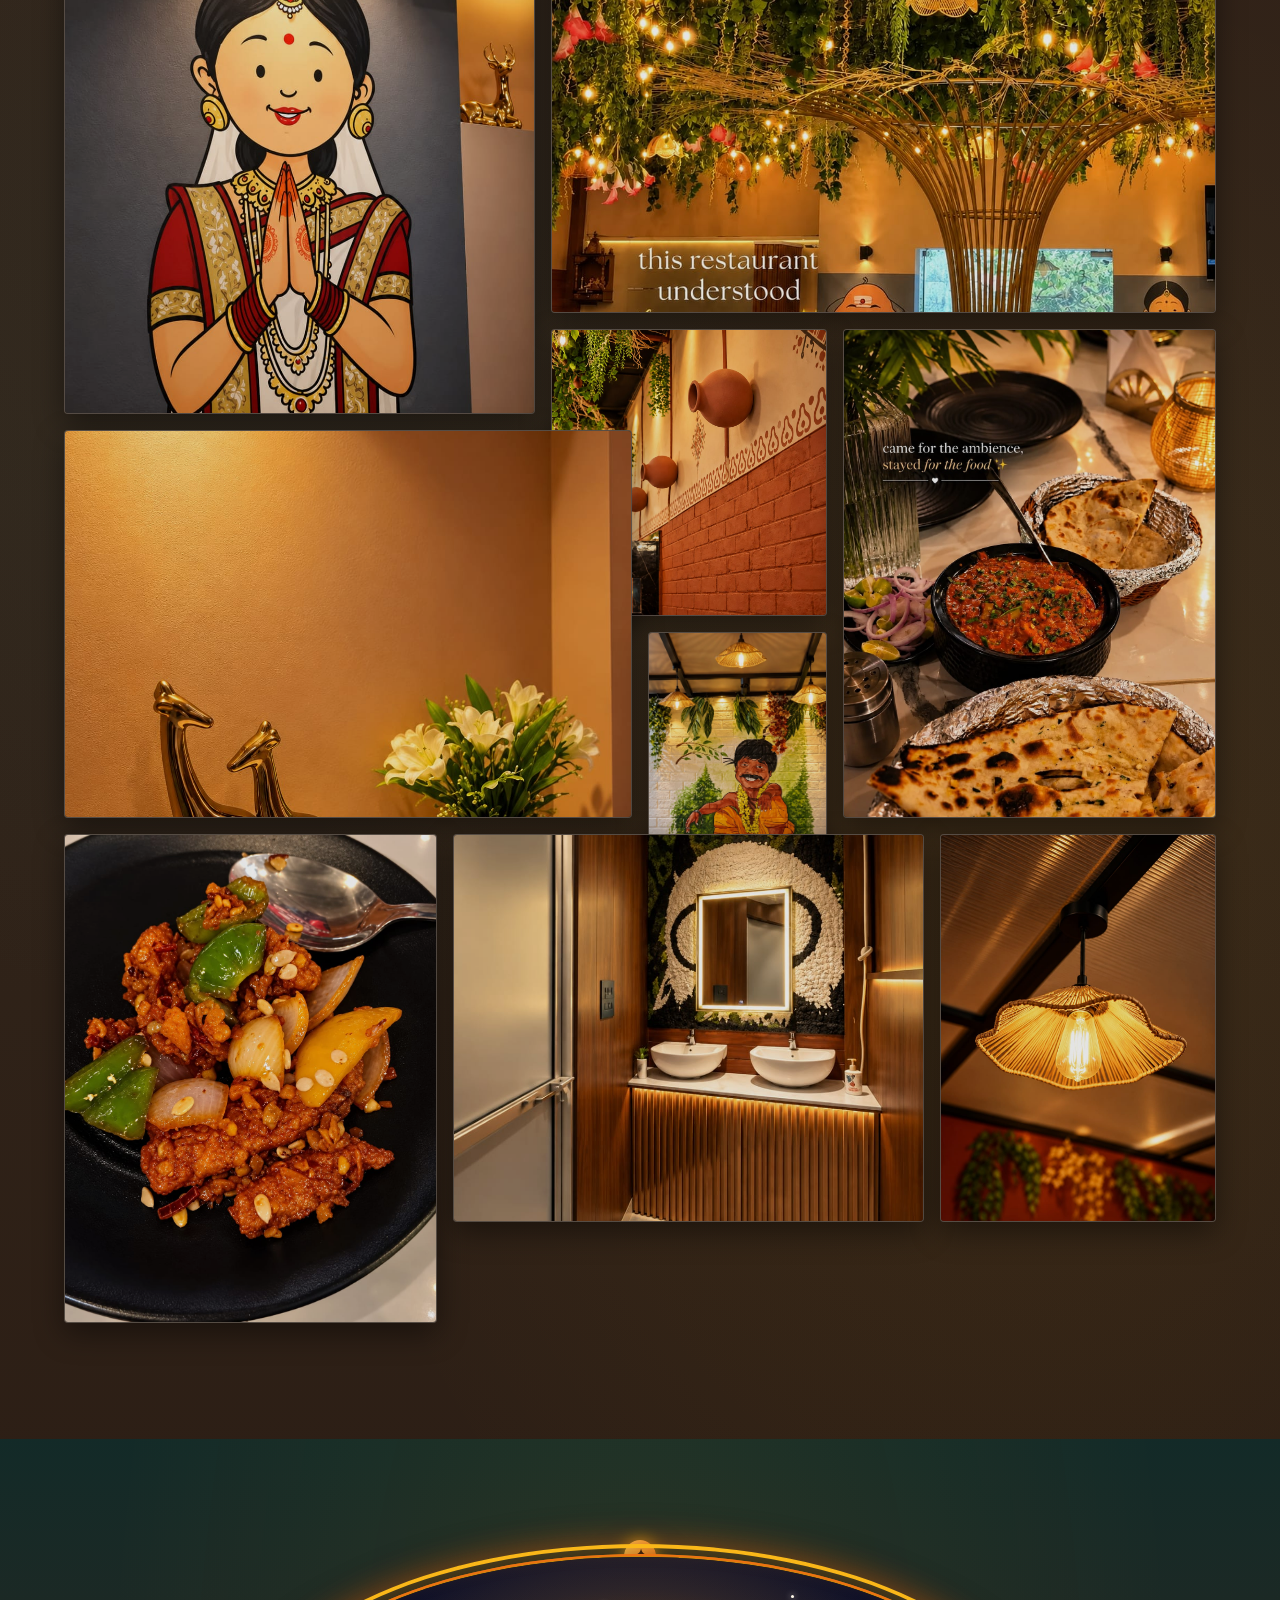
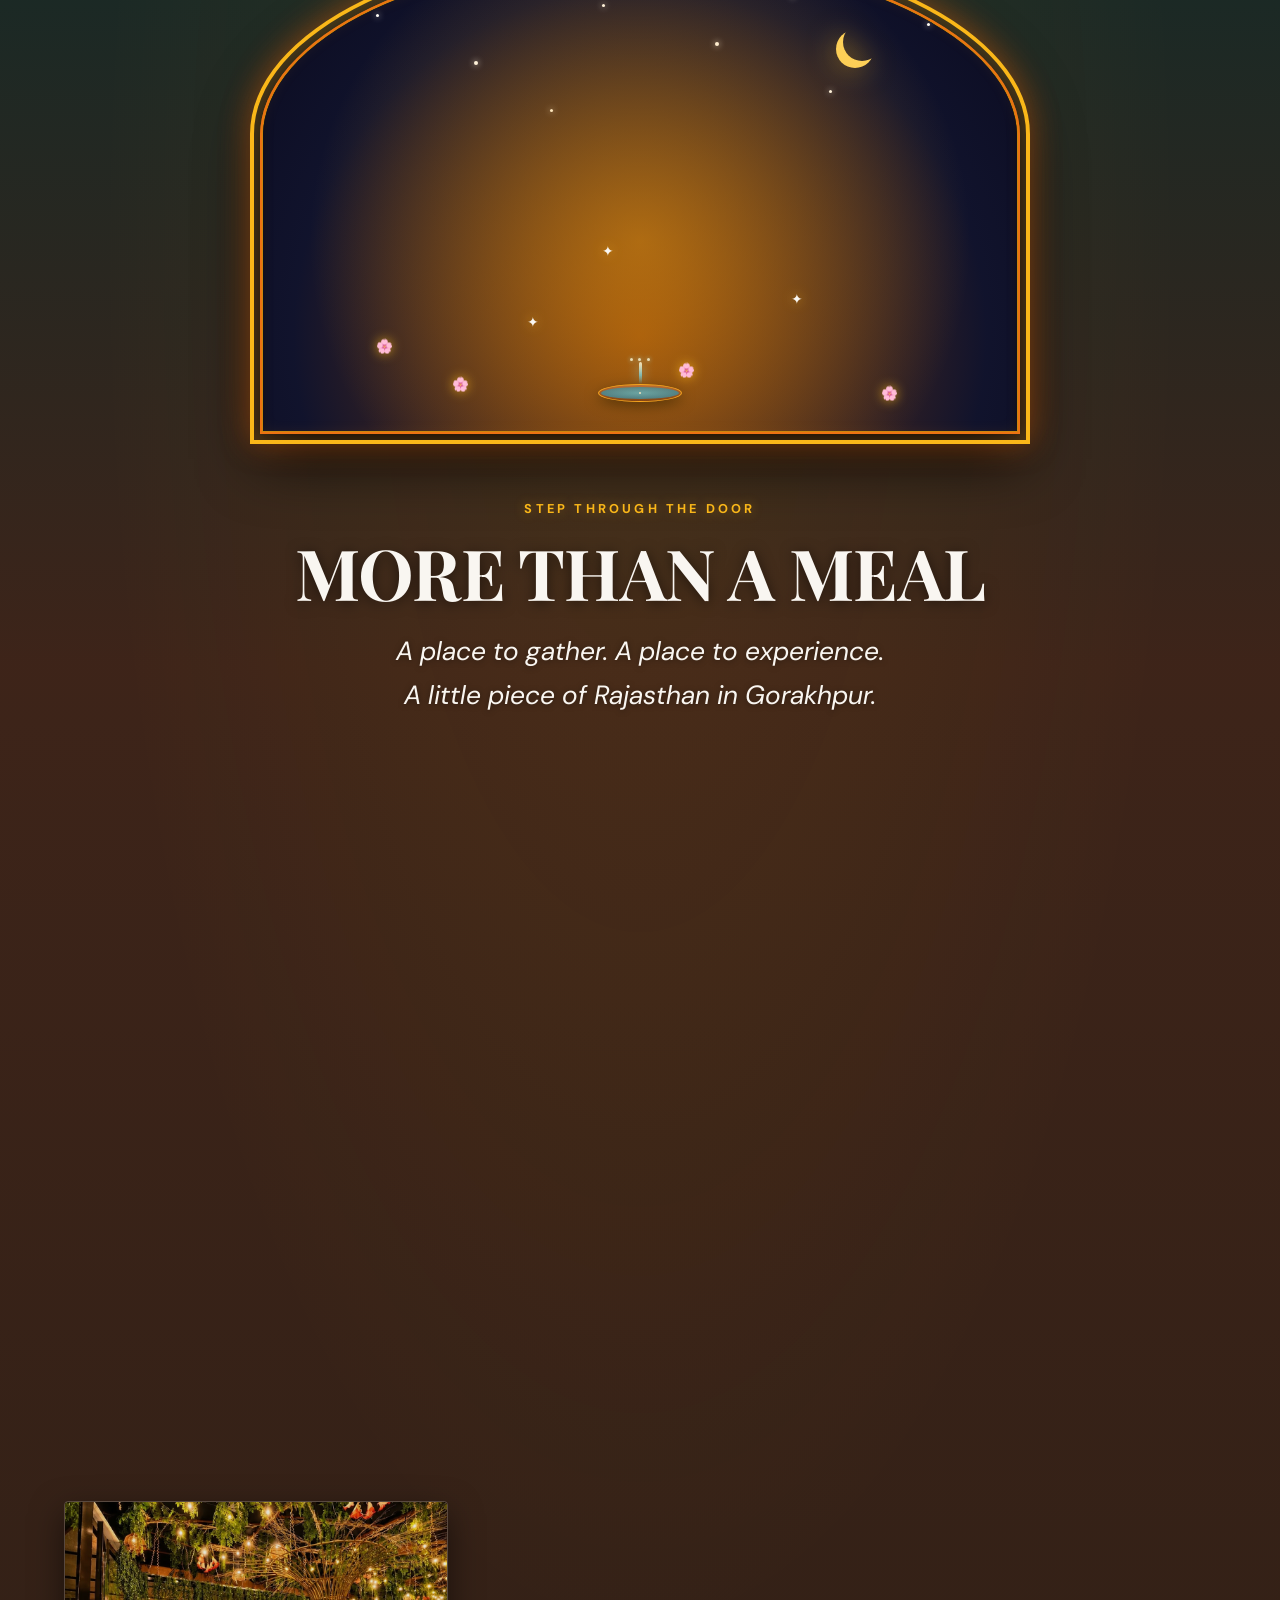
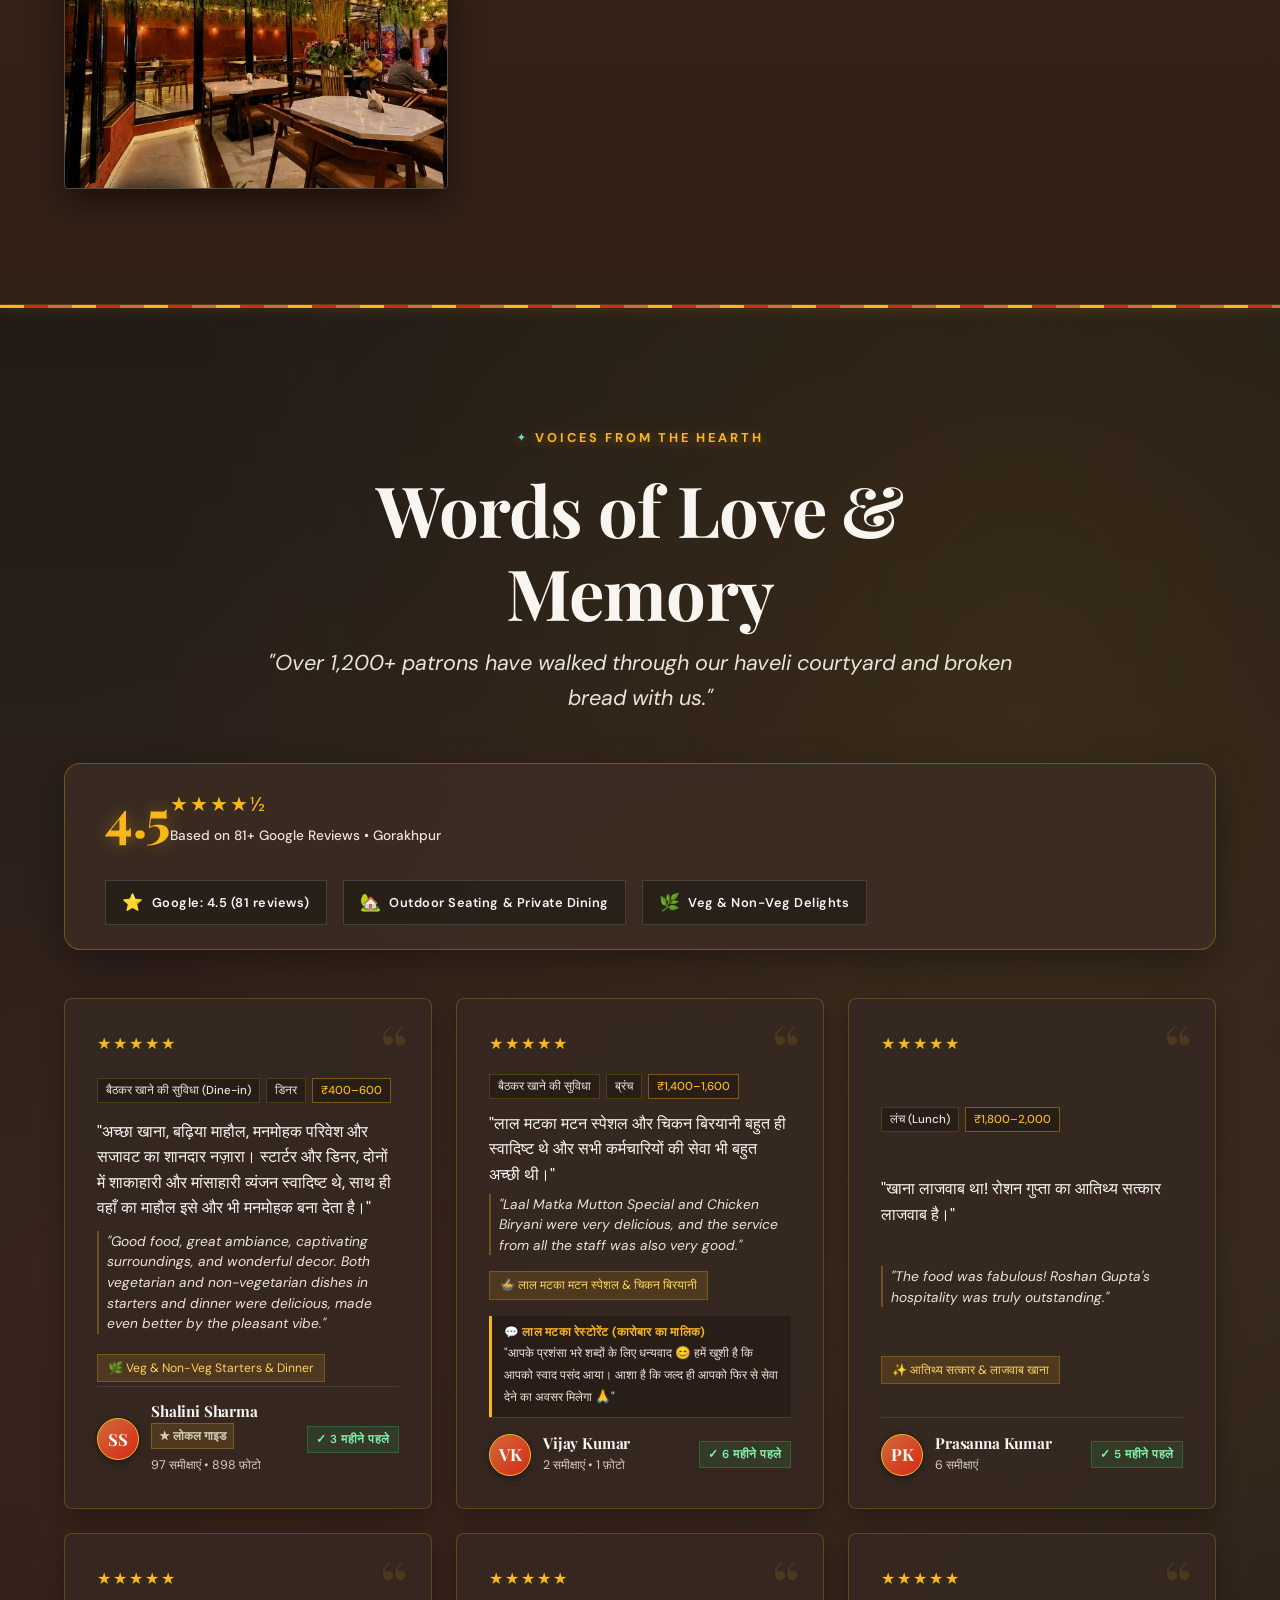
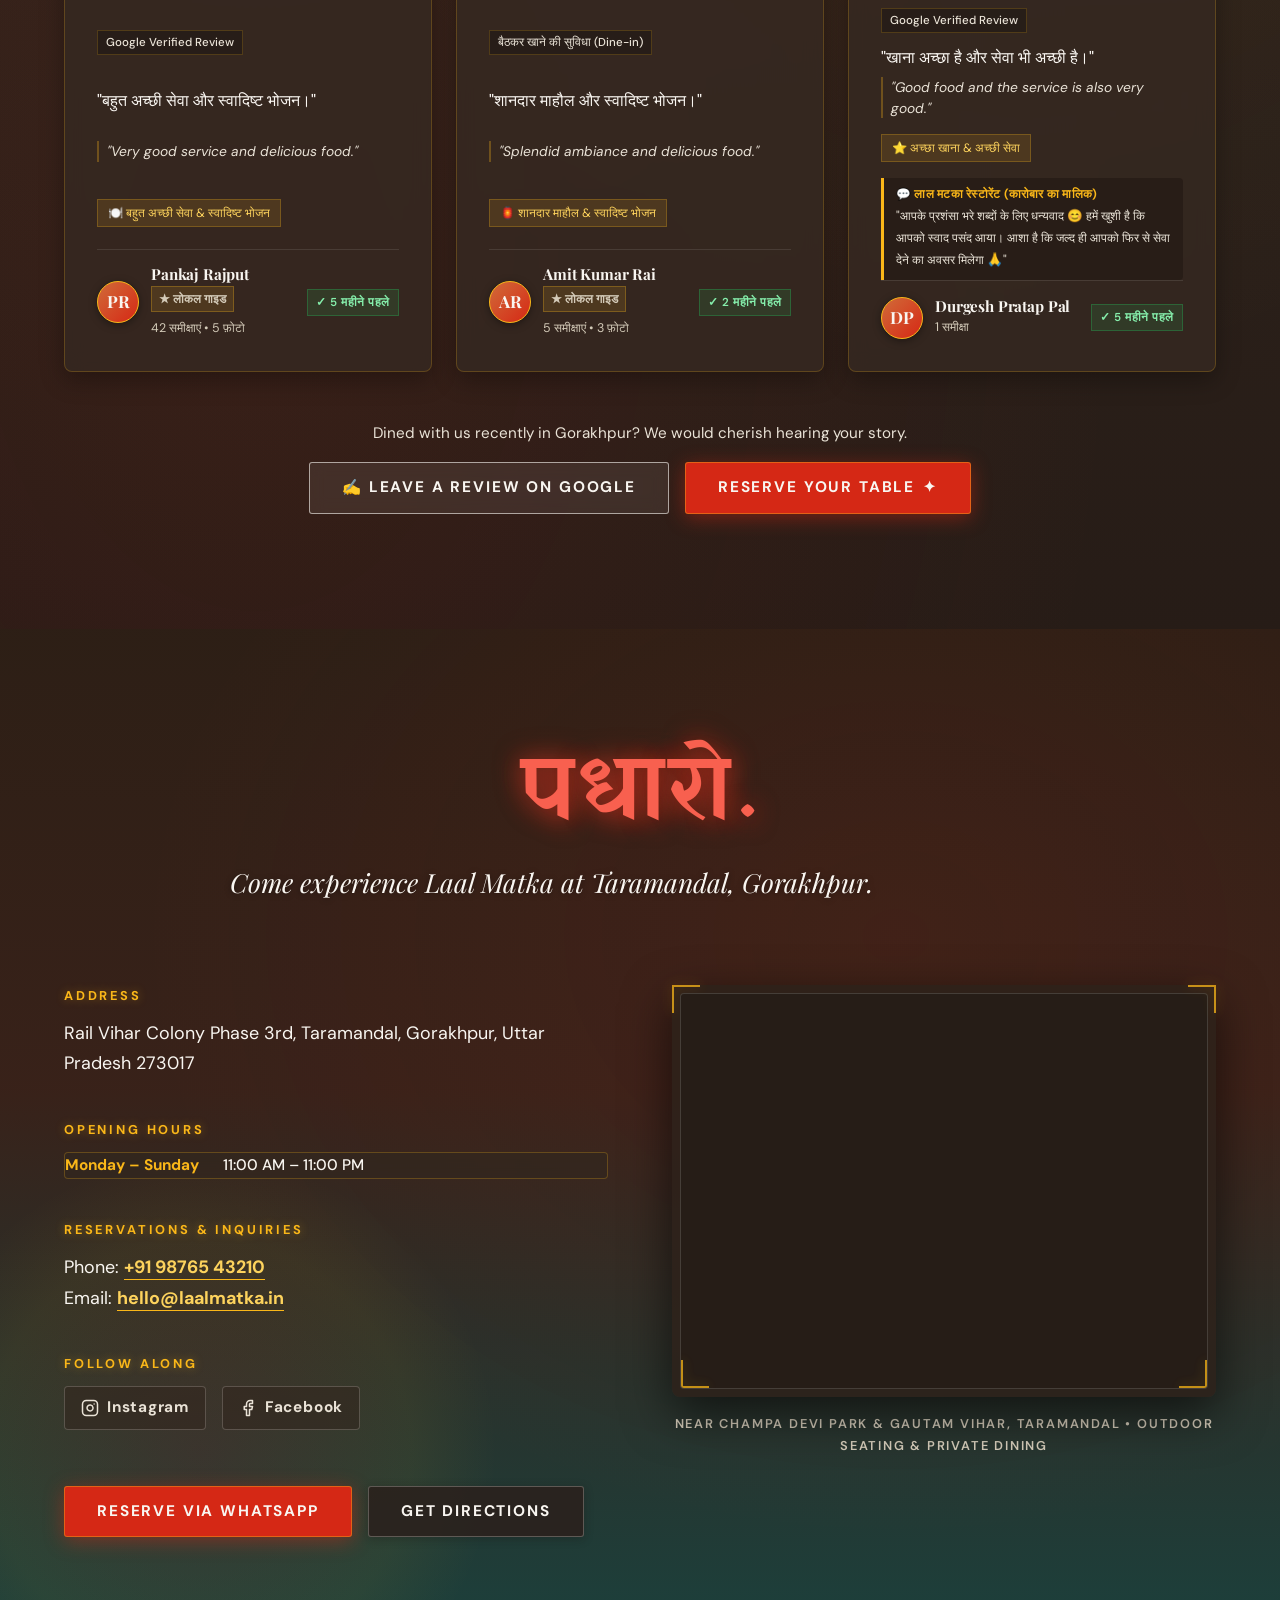
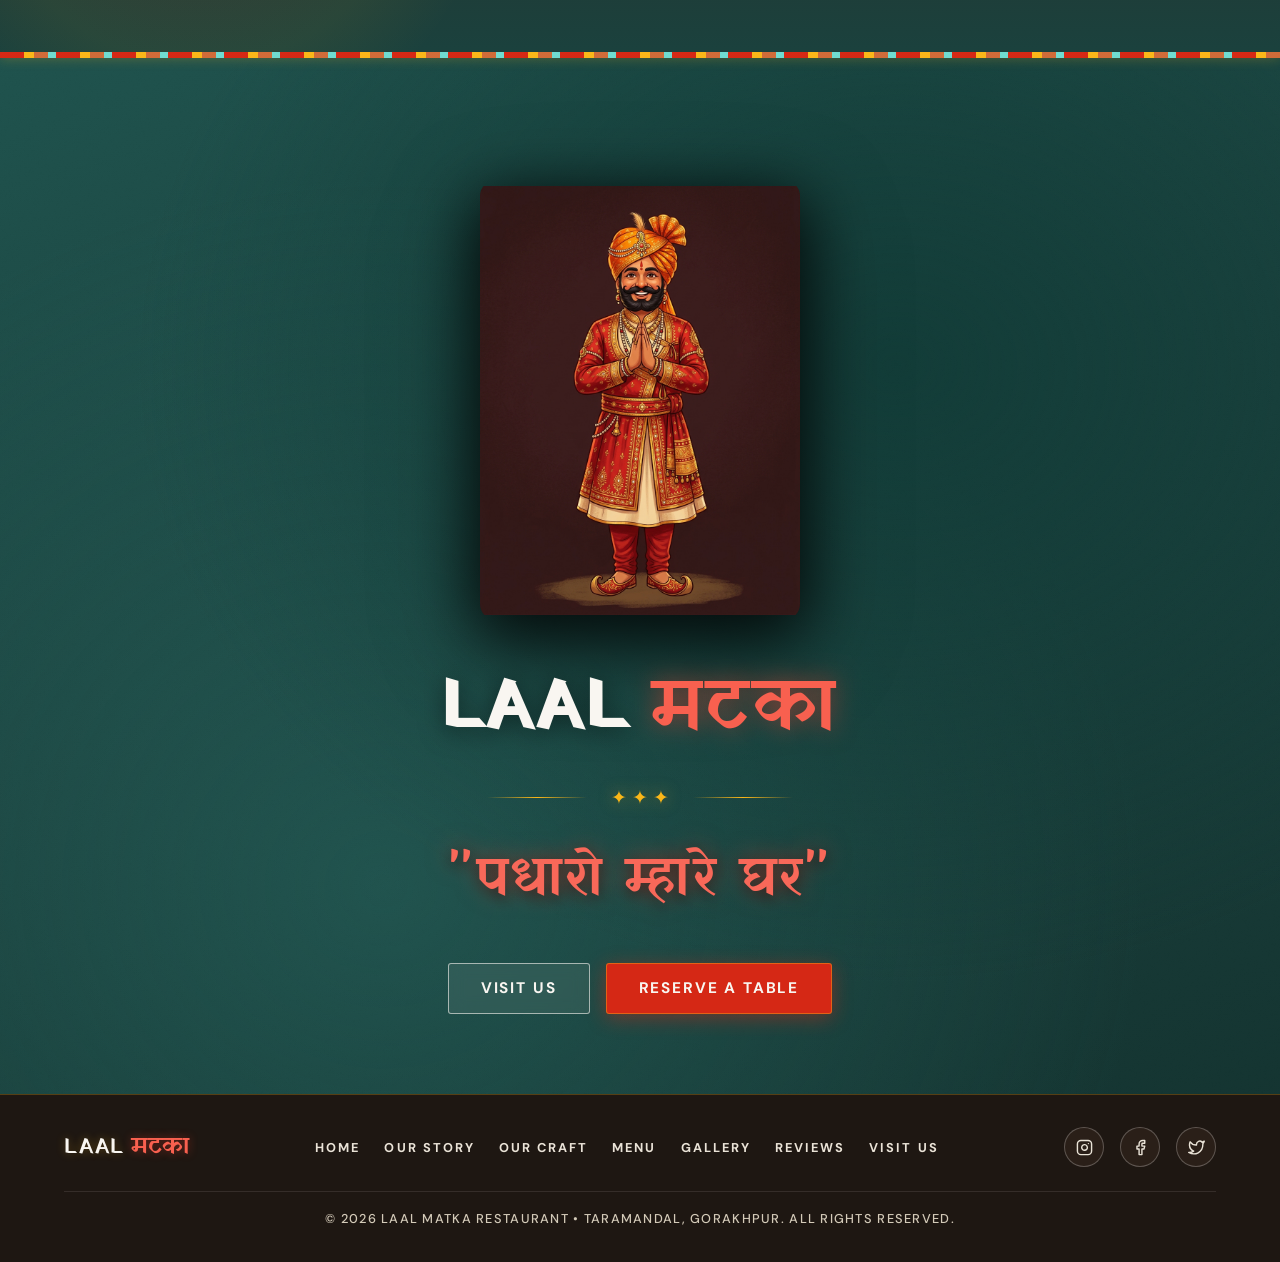
==== commit d984c527: "Update menu to 9 pages with authentic uploaded menu dishes and portion pricing" ====
--- a/index.html
+++ b/index.html
@@ -308,7 +308,7 @@
       <!-- State Status Indicator -->
       <div class="main-matka-status-pill" id="main-matka-status" role="status" aria-live="polite">
         <span class="status-pulse-dot" aria-hidden="true"></span>
-        <span class="status-text">TAP MATKA TO DRAW COURSE 1 (0 / 6 REVEALED)</span>
+        <span class="status-text">TAP MATKA TO DRAW COURSE 1 (0 / 9 REVEALED)</span>
       </div>
 
       <div class="matka-zoom-wrap" id="main-matka-stage" data-state="idle">
@@ -317,10 +317,10 @@
           THE MENU
         </div>
 
-        <!-- Emerging 6 Courses Deck (Summoned UPPER OF the Matka Pot) -->
+        <!-- Emerging 9 Courses Deck (Summoned UPPER OF the Matka Pot) -->
         <div class="matka-emerging-deck" id="matka-emerging-deck" aria-label="Menu Courses Preview">
-          <!-- Card 01: Rajasthani Specials -->
-          <div class="matka-course-card" data-category-index="0" role="button" tabindex="0" aria-label="Explore Rajasthani Specials">
+          <!-- Card 01: Veg Starters -->
+          <div class="matka-course-card" data-category-index="0" role="button" tabindex="0" aria-label="Explore Veg Starters">
             <div class="card-arch-watermark" aria-hidden="true">
               <svg viewBox="0 0 140 160" fill="none" xmlns="http://www.w3.org/2000/svg">
                 <path d="M140 0 H45 C28 0 14 14 14 32 C14 46 24 56 32 64 C22 74 14 88 14 102 C14 116 26 130 45 138 C62 146 95 154 140 158 V0 Z" fill="url(#arch-grad-0)" opacity="0.55"/>
@@ -340,36 +340,36 @@
                 <span class="card-serial">01</span>
                 <span class="card-divider-flourish">── ❖</span>
               </div>
-              <h3 class="card-category-title">Rajasthani Specials</h3>
-              <p class="card-category-tagline">Rooted in tradition. Rich in flavour.</p>
+              <h3 class="card-category-title">Veg Starters</h3>
+              <p class="card-category-tagline">Crisp pakauras, tikkas & clay kebabs</p>
               
               <div class="card-action-wrap">
                 <span class="card-explore-btn">
                   <span>EXPLORE</span>
                   <span class="explore-arrow" aria-hidden="true">→</span>
                 </span>
-                <span class="card-dish-pill">5 Royal Dishes</span>
+                <span class="card-dish-pill">8 Royal Starters</span>
               </div>
             </div>
 
             <div class="card-image-col">
               <div class="card-image-wrap" data-slot="menu-1">
-                <img src="images/dal-baati.jpg" alt="Rajasthani Specials — Dal Baati Churma and Royal Curries" class="card-dish-photo" id="menu-dish-img-1" data-slot="menu-1" loading="lazy">
+                <img src="images/raj-kachori.jpg" alt="Veg Starters — Hara Bhara Kabab, Paneer Tikka and Crisp Pakauras" class="card-dish-photo" id="menu-dish-img-1" data-slot="menu-1" loading="lazy">
                 <div class="card-image-gradient" aria-hidden="true"></div>
               </div>
             </div>
           </div>
 
-          <!-- Card 02: Matka Chai & Drinks -->
-          <div class="matka-course-card" data-category-index="1" role="button" tabindex="0" aria-label="Explore Matka Chai and Drinks">
+          <!-- Card 02: Non-Veg Starters -->
+          <div class="matka-course-card" data-category-index="1" role="button" tabindex="0" aria-label="Explore Non-Veg Starters">
             <div class="card-arch-watermark" aria-hidden="true">
               <svg viewBox="0 0 140 160" fill="none" xmlns="http://www.w3.org/2000/svg">
                 <path d="M140 0 H45 C28 0 14 14 14 32 C14 46 24 56 32 64 C22 74 14 88 14 102 C14 116 26 130 45 138 C62 146 95 154 140 158 V0 Z" fill="url(#arch-grad-1)" opacity="0.55"/>
                 <path d="M140 14 H55 C38 14 28 24 28 38 C28 50 36 60 44 68 C34 78 28 88 28 100 C28 112 40 124 58 132 C75 140 105 148 140 150" stroke="#F5A623" stroke-width="1" stroke-dasharray="3 3" opacity="0.35"/>
                 <defs>
                   <linearGradient id="arch-grad-1" x1="0%" y1="0%" x2="100%" y2="100%">
-                    <stop offset="0%" stop-color="#C43B2B"/>
-                    <stop offset="100%" stop-color="#5E140F"/>
+                    <stop offset="0%" stop-color="#D35400"/>
+                    <stop offset="100%" stop-color="#6E2C00"/>
                   </linearGradient>
                 </defs>
               </svg>
@@ -381,36 +381,36 @@
                 <span class="card-serial">02</span>
                 <span class="card-divider-flourish">── ❖</span>
               </div>
-              <h3 class="card-category-title">Matka Chai &amp; Drinks</h3>
-              <p class="card-category-tagline">Tradition in every sip.</p>
+              <h3 class="card-category-title">Non-Veg Starters</h3>
+              <p class="card-category-tagline">Charcoal tandoor tikkas & kebabs</p>
               
               <div class="card-action-wrap">
                 <span class="card-explore-btn">
                   <span>EXPLORE</span>
                   <span class="explore-arrow" aria-hidden="true">→</span>
                 </span>
-                <span class="card-dish-pill">4 Infusions</span>
+                <span class="card-dish-pill">7 Tandoori Starters</span>
               </div>
             </div>
 
             <div class="card-image-col">
               <div class="card-image-wrap" data-slot="menu-2">
-                <img src="images/matka-chai.jpg" alt="Matka Chai &amp; Drinks — Clay-brewed saffron chai and infusions" class="card-dish-photo" id="menu-dish-img-2" data-slot="menu-2" loading="lazy">
+                <img src="images/test_card1.jpg" alt="Non-Veg Starters — Tandoori Chicken, Chicken Malai Tikka & Seekh Kabab" class="card-dish-photo" id="menu-dish-img-2" data-slot="menu-2" loading="lazy">
                 <div class="card-image-gradient" aria-hidden="true"></div>
               </div>
             </div>
           </div>
 
-          <!-- Card 03: Artisan Coffee -->
-          <div class="matka-course-card" data-category-index="2" role="button" tabindex="0" aria-label="Explore Artisan Coffee">
+          <!-- Card 03: Veg Main Course -->
+          <div class="matka-course-card" data-category-index="2" role="button" tabindex="0" aria-label="Explore Veg Main Course">
             <div class="card-arch-watermark" aria-hidden="true">
               <svg viewBox="0 0 140 160" fill="none" xmlns="http://www.w3.org/2000/svg">
                 <path d="M140 0 H45 C28 0 14 14 14 32 C14 46 24 56 32 64 C22 74 14 88 14 102 C14 116 26 130 45 138 C62 146 95 154 140 158 V0 Z" fill="url(#arch-grad-2)" opacity="0.55"/>
                 <path d="M140 14 H55 C38 14 28 24 28 38 C28 50 36 60 44 68 C34 78 28 88 28 100 C28 112 40 124 58 132 C75 140 105 148 140 150" stroke="#F5A623" stroke-width="1" stroke-dasharray="3 3" opacity="0.35"/>
                 <defs>
                   <linearGradient id="arch-grad-2" x1="0%" y1="0%" x2="100%" y2="100%">
-                    <stop offset="0%" stop-color="#C43B2B"/>
-                    <stop offset="100%" stop-color="#5E140F"/>
+                    <stop offset="0%" stop-color="#B9770E"/>
+                    <stop offset="100%" stop-color="#784212"/>
                   </linearGradient>
                 </defs>
               </svg>
@@ -422,36 +422,36 @@
                 <span class="card-serial">03</span>
                 <span class="card-divider-flourish">── ❖</span>
               </div>
-              <h3 class="card-category-title">Artisan Coffee</h3>
-              <p class="card-category-tagline">Royal brews, modern moments.</p>
+              <h3 class="card-category-title">Veg Main Course</h3>
+              <p class="card-category-tagline">Rich paneer curries & slow lentils</p>
               
               <div class="card-action-wrap">
                 <span class="card-explore-btn">
                   <span>EXPLORE</span>
                   <span class="explore-arrow" aria-hidden="true">→</span>
                 </span>
-                <span class="card-dish-pill">3 Roasts</span>
+                <span class="card-dish-pill">18 Royal Gravies</span>
               </div>
             </div>
 
             <div class="card-image-col">
               <div class="card-image-wrap" data-slot="menu-3">
-                <img src="images/artisan-coffee.jpg" alt="Artisan Coffee — Single-origin filter roasts and specialty brew" class="card-dish-photo" id="menu-dish-img-3" data-slot="menu-3" loading="lazy">
+                <img src="images/gatte-ki-sabzi.jpg" alt="Veg Main Course — Daal Makhani, Shahi Paneer & Kaju Masala" class="card-dish-photo" id="menu-dish-img-3" data-slot="menu-3" loading="lazy">
                 <div class="card-image-gradient" aria-hidden="true"></div>
               </div>
             </div>
           </div>
 
-          <!-- Card 04: Chaat & Small Plates -->
-          <div class="matka-course-card" data-category-index="3" role="button" tabindex="0" aria-label="Explore Chaat and Small Plates">
+          <!-- Card 04: Mushroom Specials -->
+          <div class="matka-course-card" data-category-index="3" role="button" tabindex="0" aria-label="Explore Mushroom Specials">
             <div class="card-arch-watermark" aria-hidden="true">
               <svg viewBox="0 0 140 160" fill="none" xmlns="http://www.w3.org/2000/svg">
                 <path d="M140 0 H45 C28 0 14 14 14 32 C14 46 24 56 32 64 C22 74 14 88 14 102 C14 116 26 130 45 138 C62 146 95 154 140 158 V0 Z" fill="url(#arch-grad-3)" opacity="0.55"/>
                 <path d="M140 14 H55 C38 14 28 24 28 38 C28 50 36 60 44 68 C34 78 28 88 28 100 C28 112 40 124 58 132 C75 140 105 148 140 150" stroke="#F5A623" stroke-width="1" stroke-dasharray="3 3" opacity="0.35"/>
                 <defs>
                   <linearGradient id="arch-grad-3" x1="0%" y1="0%" x2="100%" y2="100%">
-                    <stop offset="0%" stop-color="#C43B2B"/>
-                    <stop offset="100%" stop-color="#5E140F"/>
+                    <stop offset="0%" stop-color="#935116"/>
+                    <stop offset="100%" stop-color="#4D2600"/>
                   </linearGradient>
                 </defs>
               </svg>
@@ -463,36 +463,36 @@
                 <span class="card-serial">04</span>
                 <span class="card-divider-flourish">── ❖</span>
               </div>
-              <h3 class="card-category-title">Chaat &amp; Small Plates</h3>
-              <p class="card-category-tagline">Bold bites. Rajasthani twists.</p>
+              <h3 class="card-category-title">Mushroom Specials</h3>
+              <p class="card-category-tagline">Tender button mushrooms in clay gravy</p>
               
               <div class="card-action-wrap">
                 <span class="card-explore-btn">
                   <span>EXPLORE</span>
                   <span class="explore-arrow" aria-hidden="true">→</span>
                 </span>
-                <span class="card-dish-pill">4 Street Classics</span>
+                <span class="card-dish-pill">5 Earthen Specials</span>
               </div>
             </div>
 
             <div class="card-image-col">
               <div class="card-image-wrap" data-slot="menu-4">
-                <img src="images/raj-kachori.jpg" alt="Chaat &amp; Small Plates — Loaded Raj Kachori, Pyaaz Kachori and savory snacks" class="card-dish-photo" id="menu-dish-img-4" data-slot="menu-4" loading="lazy">
+                <img src="images/ker-sangri.jpg" alt="Mushroom Specials — Mushroom Do Pyaza, Masala & Special Handi" class="card-dish-photo" id="menu-dish-img-4" data-slot="menu-4" loading="lazy">
                 <div class="card-image-gradient" aria-hidden="true"></div>
               </div>
             </div>
           </div>
 
-          <!-- Card 05: Main Course -->
-          <div class="matka-course-card" data-category-index="4" role="button" tabindex="0" aria-label="Explore Main Course">
+          <!-- Card 05: Chicken Main Course -->
+          <div class="matka-course-card" data-category-index="4" role="button" tabindex="0" aria-label="Explore Chicken Main Course">
             <div class="card-arch-watermark" aria-hidden="true">
               <svg viewBox="0 0 140 160" fill="none" xmlns="http://www.w3.org/2000/svg">
                 <path d="M140 0 H45 C28 0 14 14 14 32 C14 46 24 56 32 64 C22 74 14 88 14 102 C14 116 26 130 45 138 C62 146 95 154 140 158 V0 Z" fill="url(#arch-grad-4)" opacity="0.55"/>
                 <path d="M140 14 H55 C38 14 28 24 28 38 C28 50 36 60 44 68 C34 78 28 88 28 100 C28 112 40 124 58 132 C75 140 105 148 140 150" stroke="#F5A623" stroke-width="1" stroke-dasharray="3 3" opacity="0.35"/>
                 <defs>
                   <linearGradient id="arch-grad-4" x1="0%" y1="0%" x2="100%" y2="100%">
-                    <stop offset="0%" stop-color="#C43B2B"/>
-                    <stop offset="100%" stop-color="#5E140F"/>
+                    <stop offset="0%" stop-color="#C0392B"/>
+                    <stop offset="100%" stop-color="#641E16"/>
                   </linearGradient>
                 </defs>
               </svg>
@@ -504,36 +504,36 @@
                 <span class="card-serial">05</span>
                 <span class="card-divider-flourish">── ❖</span>
               </div>
-              <h3 class="card-category-title">Main Course</h3>
-              <p class="card-category-tagline">Hearty meals. Royal heritage.</p>
+              <h3 class="card-category-title">Chicken Main Course</h3>
+              <p class="card-category-tagline">Handi simmered, tawa & butter curries</p>
               
               <div class="card-action-wrap">
                 <span class="card-explore-btn">
                   <span>EXPLORE</span>
                   <span class="explore-arrow" aria-hidden="true">→</span>
                 </span>
-                <span class="card-dish-pill">4 Hearth Mains</span>
+                <span class="card-dish-pill">9 Handi Dishes</span>
               </div>
             </div>
 
             <div class="card-image-col">
               <div class="card-image-wrap" data-slot="menu-5">
-                <img src="images/laal-maas.jpg" alt="Main Course — Handi simmering curries, Jodhpuri specialties and artisanal rotis" class="card-dish-photo" id="menu-dish-img-5" data-slot="menu-5" loading="lazy">
+                <img src="images/laal-maas.jpg" alt="Chicken Main Course — Butter Chicken, Kadhai Chicken & Handi Special" class="card-dish-photo" id="menu-dish-img-5" data-slot="menu-5" loading="lazy">
                 <div class="card-image-gradient" aria-hidden="true"></div>
               </div>
             </div>
           </div>
 
-          <!-- Card 06: Royal Desserts -->
-          <div class="matka-course-card" data-category-index="5" role="button" tabindex="0" aria-label="Explore Royal Desserts">
+          <!-- Card 06: Mutton Main Course -->
+          <div class="matka-course-card" data-category-index="5" role="button" tabindex="0" aria-label="Explore Mutton Main Course">
             <div class="card-arch-watermark" aria-hidden="true">
               <svg viewBox="0 0 140 160" fill="none" xmlns="http://www.w3.org/2000/svg">
                 <path d="M140 0 H45 C28 0 14 14 14 32 C14 46 24 56 32 64 C22 74 14 88 14 102 C14 116 26 130 45 138 C62 146 95 154 140 158 V0 Z" fill="url(#arch-grad-5)" opacity="0.55"/>
                 <path d="M140 14 H55 C38 14 28 24 28 38 C28 50 36 60 44 68 C34 78 28 88 28 100 C28 112 40 124 58 132 C75 140 105 148 140 150" stroke="#F5A623" stroke-width="1" stroke-dasharray="3 3" opacity="0.35"/>
                 <defs>
                   <linearGradient id="arch-grad-5" x1="0%" y1="0%" x2="100%" y2="100%">
-                    <stop offset="0%" stop-color="#C43B2B"/>
-                    <stop offset="100%" stop-color="#5E140F"/>
+                    <stop offset="0%" stop-color="#922B21"/>
+                    <stop offset="100%" stop-color="#4A140E"/>
                   </linearGradient>
                 </defs>
               </svg>
@@ -545,21 +545,144 @@
                 <span class="card-serial">06</span>
                 <span class="card-divider-flourish">── ❖</span>
               </div>
-              <h3 class="card-category-title">Royal Desserts</h3>
-              <p class="card-category-tagline">Sweet traditions. Timeless joy.</p>
+              <h3 class="card-category-title">Mutton Main Course</h3>
+              <p class="card-category-tagline">Slow-braised goat meat in royal spices</p>
               
               <div class="card-action-wrap">
                 <span class="card-explore-btn">
                   <span>EXPLORE</span>
                   <span class="explore-arrow" aria-hidden="true">→</span>
                 </span>
-                <span class="card-dish-pill">3 Sweet Delights</span>
+                <span class="card-dish-pill">6 Royal Recipes</span>
               </div>
             </div>
 
             <div class="card-image-col">
               <div class="card-image-wrap" data-slot="menu-6">
-                <img src="images/royal-dessert.jpg" alt="Royal Desserts — Rabri Ghevar, Malpua and earthen Matka Kulfi" class="card-dish-photo" id="menu-dish-img-6" data-slot="menu-6" loading="lazy">
+                <img src="images/real-experience-4.jpg" alt="Mutton Main Course — Bhuna Gosht, Rogan Josh & Laal Matka Special Mutton" class="card-dish-photo" id="menu-dish-img-6" data-slot="menu-6" loading="lazy">
+                <div class="card-image-gradient" aria-hidden="true"></div>
+              </div>
+            </div>
+          </div>
+
+          <!-- Card 07: Anda Curry -->
+          <div class="matka-course-card" data-category-index="6" role="button" tabindex="0" aria-label="Explore Anda Curry">
+            <div class="card-arch-watermark" aria-hidden="true">
+              <svg viewBox="0 0 140 160" fill="none" xmlns="http://www.w3.org/2000/svg">
+                <path d="M140 0 H45 C28 0 14 14 14 32 C14 46 24 56 32 64 C22 74 14 88 14 102 C14 116 26 130 45 138 C62 146 95 154 140 158 V0 Z" fill="url(#arch-grad-6)" opacity="0.55"/>
+                <path d="M140 14 H55 C38 14 28 24 28 38 C28 50 36 60 44 68 C34 78 28 88 28 100 C28 112 40 124 58 132 C75 140 105 148 140 150" stroke="#F5A623" stroke-width="1" stroke-dasharray="3 3" opacity="0.35"/>
+                <defs>
+                  <linearGradient id="arch-grad-6" x1="0%" y1="0%" x2="100%" y2="100%">
+                    <stop offset="0%" stop-color="#D4AC0D"/>
+                    <stop offset="100%" stop-color="#7D6608"/>
+                  </linearGradient>
+                </defs>
+              </svg>
+            </div>
+            <div class="card-filigree-frame" aria-hidden="true"></div>
+
+            <div class="card-content-col">
+              <div class="card-header-row">
+                <span class="card-serial">07</span>
+                <span class="card-divider-flourish">── ❖</span>
+              </div>
+              <h3 class="card-category-title">Anda Curry</h3>
+              <p class="card-category-tagline">Country eggs in rich gravy & skillets</p>
+              
+              <div class="card-action-wrap">
+                <span class="card-explore-btn">
+                  <span>EXPLORE</span>
+                  <span class="explore-arrow" aria-hidden="true">→</span>
+                </span>
+                <span class="card-dish-pill">4 Egg Delights</span>
+              </div>
+            </div>
+
+            <div class="card-image-col">
+              <div class="card-image-wrap" data-slot="menu-7">
+                <img src="images/pyaaz-kachori.jpg" alt="Anda Curry — Anda Do Pyaza, Egg Bhurji & Masala Omelette" class="card-dish-photo" id="menu-dish-img-7" data-slot="menu-7" loading="lazy">
+                <div class="card-image-gradient" aria-hidden="true"></div>
+              </div>
+            </div>
+          </div>
+
+          <!-- Card 08: Dum Biryani -->
+          <div class="matka-course-card" data-category-index="7" role="button" tabindex="0" aria-label="Explore Dum Biryani">
+            <div class="card-arch-watermark" aria-hidden="true">
+              <svg viewBox="0 0 140 160" fill="none" xmlns="http://www.w3.org/2000/svg">
+                <path d="M140 0 H45 C28 0 14 14 14 32 C14 46 24 56 32 64 C22 74 14 88 14 102 C14 116 26 130 45 138 C62 146 95 154 140 158 V0 Z" fill="url(#arch-grad-7)" opacity="0.55"/>
+                <path d="M140 14 H55 C38 14 28 24 28 38 C28 50 36 60 44 68 C34 78 28 88 28 100 C28 112 40 124 58 132 C75 140 105 148 140 150" stroke="#F5A623" stroke-width="1" stroke-dasharray="3 3" opacity="0.35"/>
+                <defs>
+                  <linearGradient id="arch-grad-7" x1="0%" y1="0%" x2="100%" y2="100%">
+                    <stop offset="0%" stop-color="#A04000"/>
+                    <stop offset="100%" stop-color="#562200"/>
+                  </linearGradient>
+                </defs>
+              </svg>
+            </div>
+            <div class="card-filigree-frame" aria-hidden="true"></div>
+
+            <div class="card-content-col">
+              <div class="card-header-row">
+                <span class="card-serial">08</span>
+                <span class="card-divider-flourish">── ❖</span>
+              </div>
+              <h3 class="card-category-title">Dum Biryani</h3>
+              <p class="card-category-tagline">Long-grain basmati dum-cooked with saffron</p>
+              
+              <div class="card-action-wrap">
+                <span class="card-explore-btn">
+                  <span>EXPLORE</span>
+                  <span class="explore-arrow" aria-hidden="true">→</span>
+                </span>
+                <span class="card-dish-pill">4 Handi Biryanis</span>
+              </div>
+            </div>
+
+            <div class="card-image-col">
+              <div class="card-image-wrap" data-slot="menu-8">
+                <img src="images/royal-thaali.jpg" alt="Dum Biryani — Mutton Biryani, Chicken Biryani & Veg Biryani" class="card-dish-photo" id="menu-dish-img-8" data-slot="menu-8" loading="lazy">
+                <div class="card-image-gradient" aria-hidden="true"></div>
+              </div>
+            </div>
+          </div>
+
+          <!-- Card 09: Shakes, Coffee & Desserts -->
+          <div class="matka-course-card" data-category-index="8" role="button" tabindex="0" aria-label="Explore Shakes, Coffee and Desserts">
+            <div class="card-arch-watermark" aria-hidden="true">
+              <svg viewBox="0 0 140 160" fill="none" xmlns="http://www.w3.org/2000/svg">
+                <path d="M140 0 H45 C28 0 14 14 14 32 C14 46 24 56 32 64 C22 74 14 88 14 102 C14 116 26 130 45 138 C62 146 95 154 140 158 V0 Z" fill="url(#arch-grad-8)" opacity="0.55"/>
+                <path d="M140 14 H55 C38 14 28 24 28 38 C28 50 36 60 44 68 C34 78 28 88 28 100 C28 112 40 124 58 132 C75 140 105 148 140 150" stroke="#F5A623" stroke-width="1" stroke-dasharray="3 3" opacity="0.35"/>
+                <defs>
+                  <linearGradient id="arch-grad-8" x1="0%" y1="0%" x2="100%" y2="100%">
+                    <stop offset="0%" stop-color="#B03A2E"/>
+                    <stop offset="100%" stop-color="#641E16"/>
+                  </linearGradient>
+                </defs>
+              </svg>
+            </div>
+            <div class="card-filigree-frame" aria-hidden="true"></div>
+
+            <div class="card-content-col">
+              <div class="card-header-row">
+                <span class="card-serial">09</span>
+                <span class="card-divider-flourish">── ❖</span>
+              </div>
+              <h3 class="card-category-title">Shakes &amp; Desserts</h3>
+              <p class="card-category-tagline">Thick shakes, coffees & royal sweets</p>
+              
+              <div class="card-action-wrap">
+                <span class="card-explore-btn">
+                  <span>EXPLORE</span>
+                  <span class="explore-arrow" aria-hidden="true">→</span>
+                </span>
+                <span class="card-dish-pill">20 Sweet Delights</span>
+              </div>
+            </div>
+
+            <div class="card-image-col">
+              <div class="card-image-wrap" data-slot="menu-9">
+                <img src="images/royal-dessert.jpg" alt="Shakes, Coffee & Desserts — Thick Shakes, Cold Coffee, Gulab Jamun & Rasmalai" class="card-dish-photo" id="menu-dish-img-9" data-slot="menu-9" loading="lazy">
                 <div class="card-image-gradient" aria-hidden="true"></div>
               </div>
             </div>
--- a/css/matka.css
+++ b/css/matka.css
@@ -863,6 +863,27 @@
   font-weight: 700;
 }
 
+.modal-price-chips {
+  display: inline-flex;
+  flex-wrap: wrap;
+  gap: 0.4rem;
+  align-items: center;
+  justify-content: flex-end;
+}
+
+.price-chip {
+  font-family: var(--font-body, system-ui, sans-serif);
+  font-size: 0.8rem;
+  font-weight: 600;
+  color: var(--marigold, #F39C12);
+  background: rgba(243, 156, 18, 0.12);
+  border: 1px solid rgba(243, 156, 18, 0.3);
+  padding: 0.2rem 0.55rem;
+  border-radius: 6px;
+  white-space: nowrap;
+  letter-spacing: 0.02em;
+}
+
 .modal-dish-desc {
   font-size: 0.85rem;
   color: rgba(250, 243, 224, 0.75);
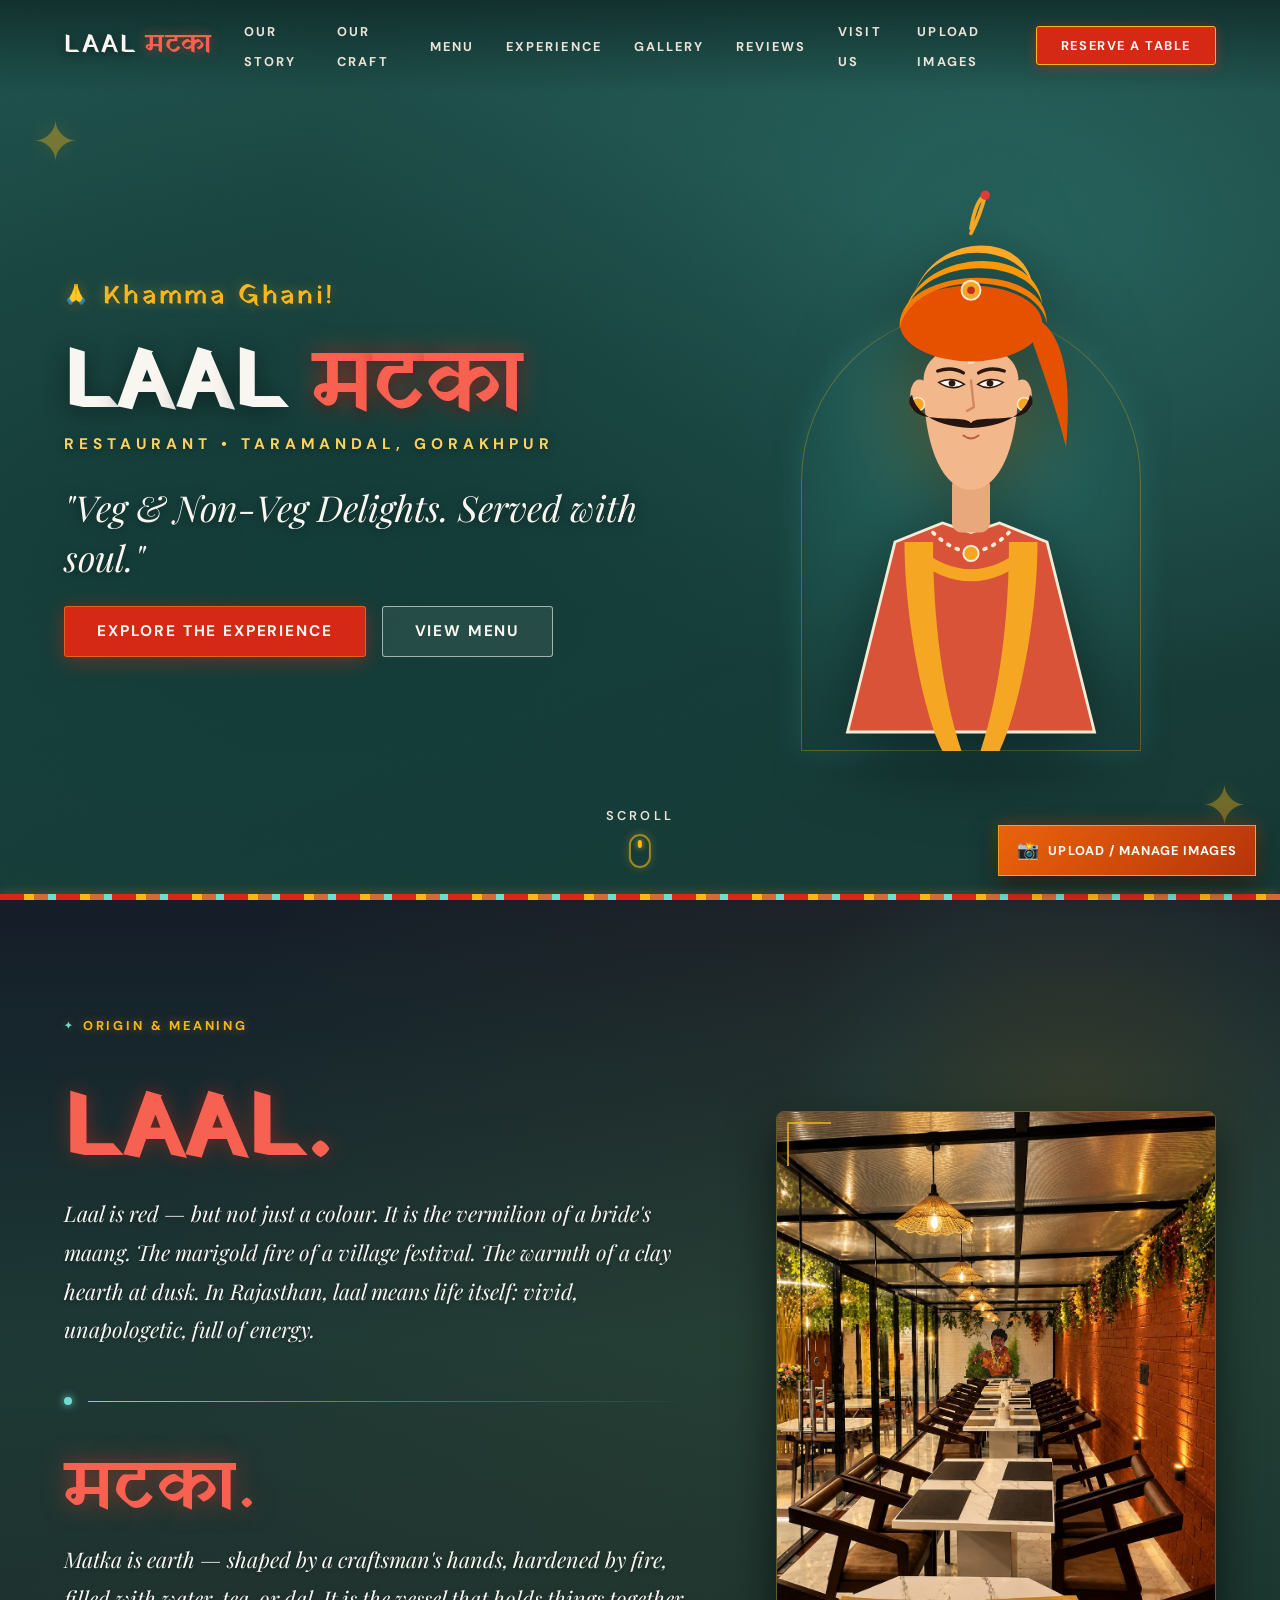
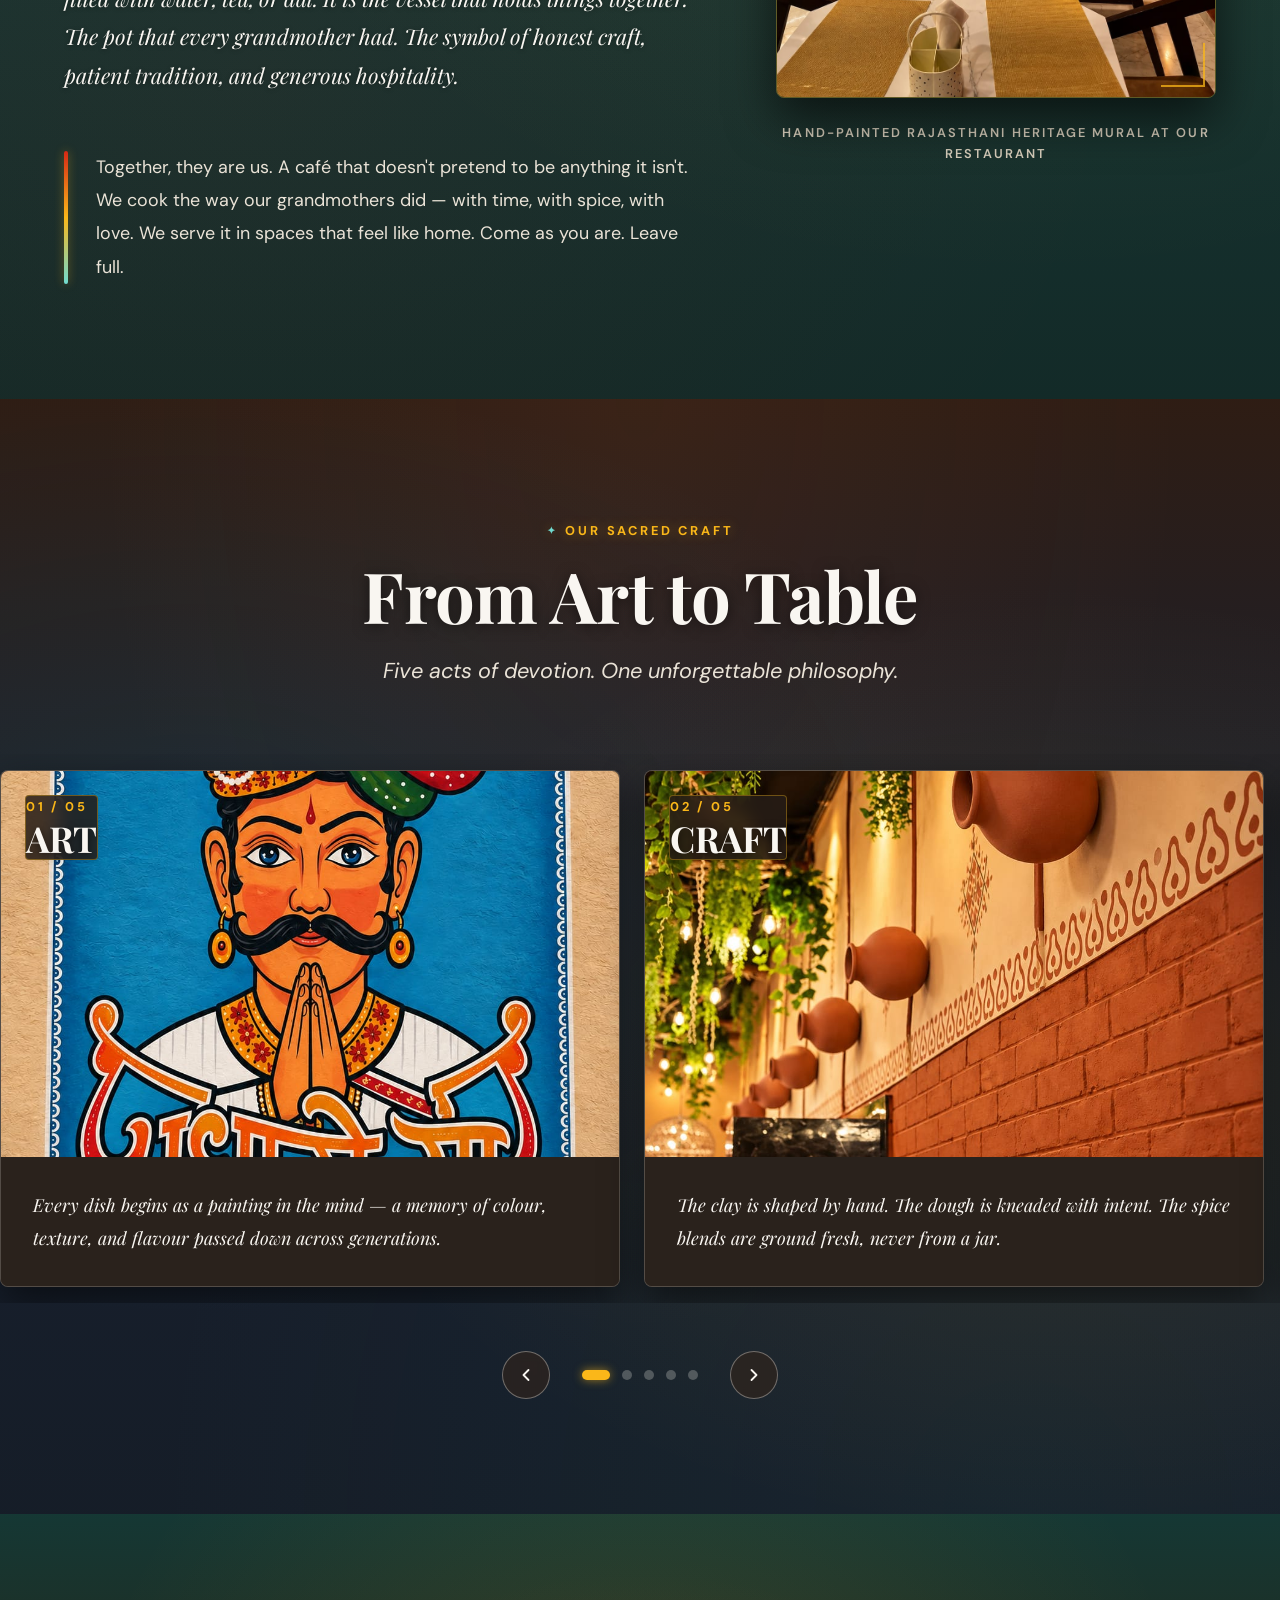
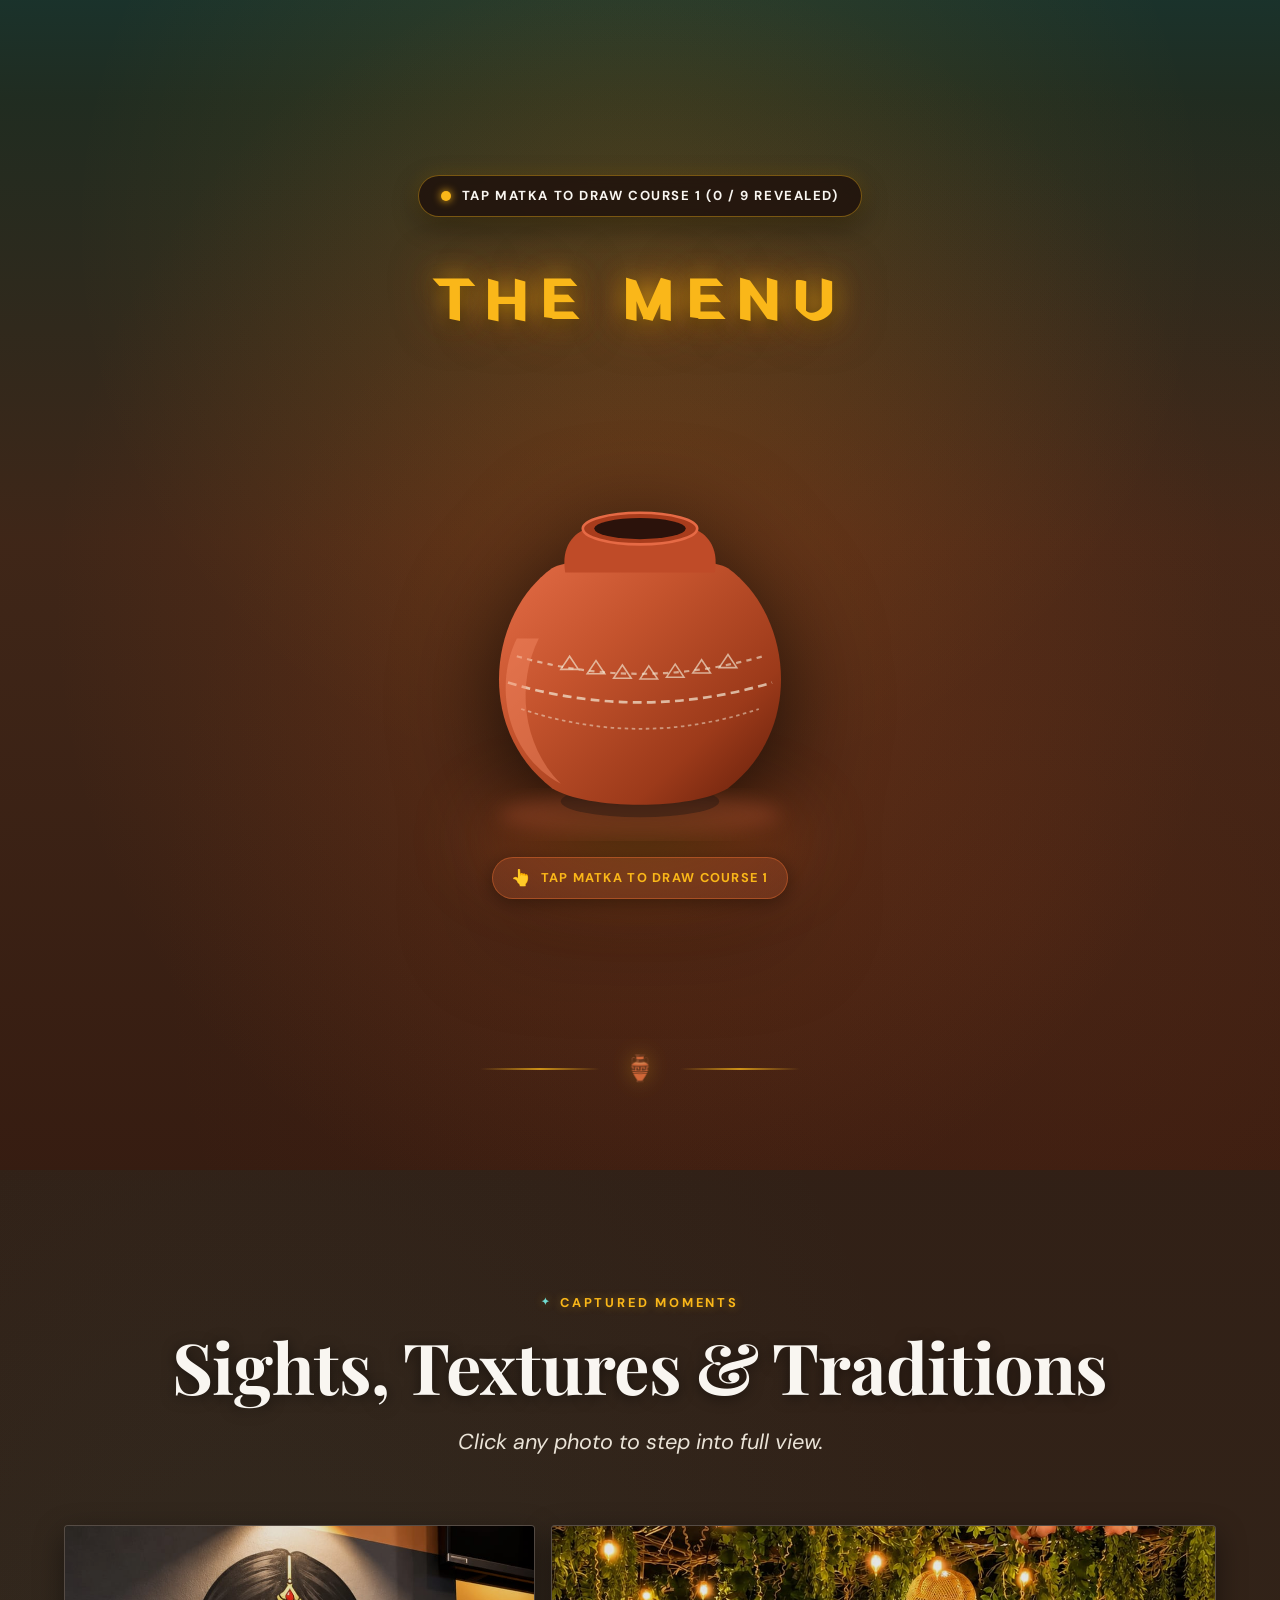
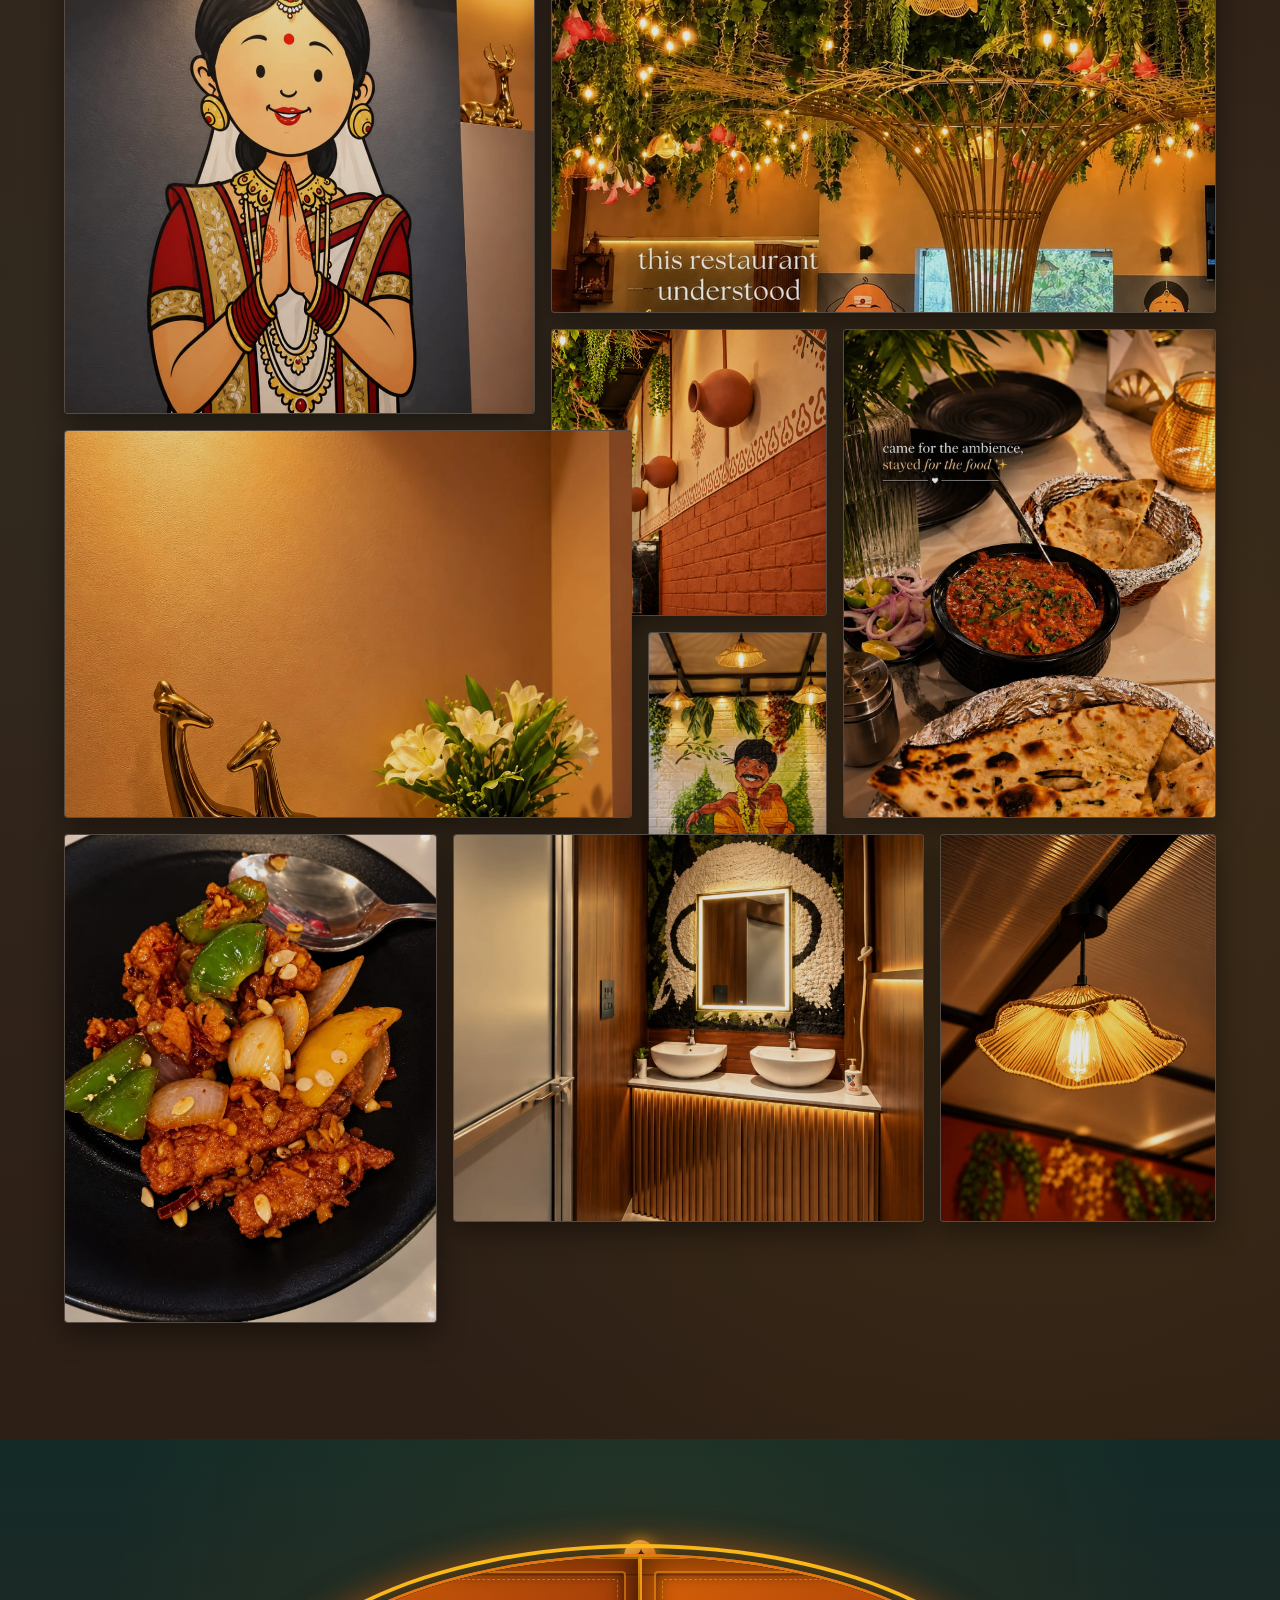
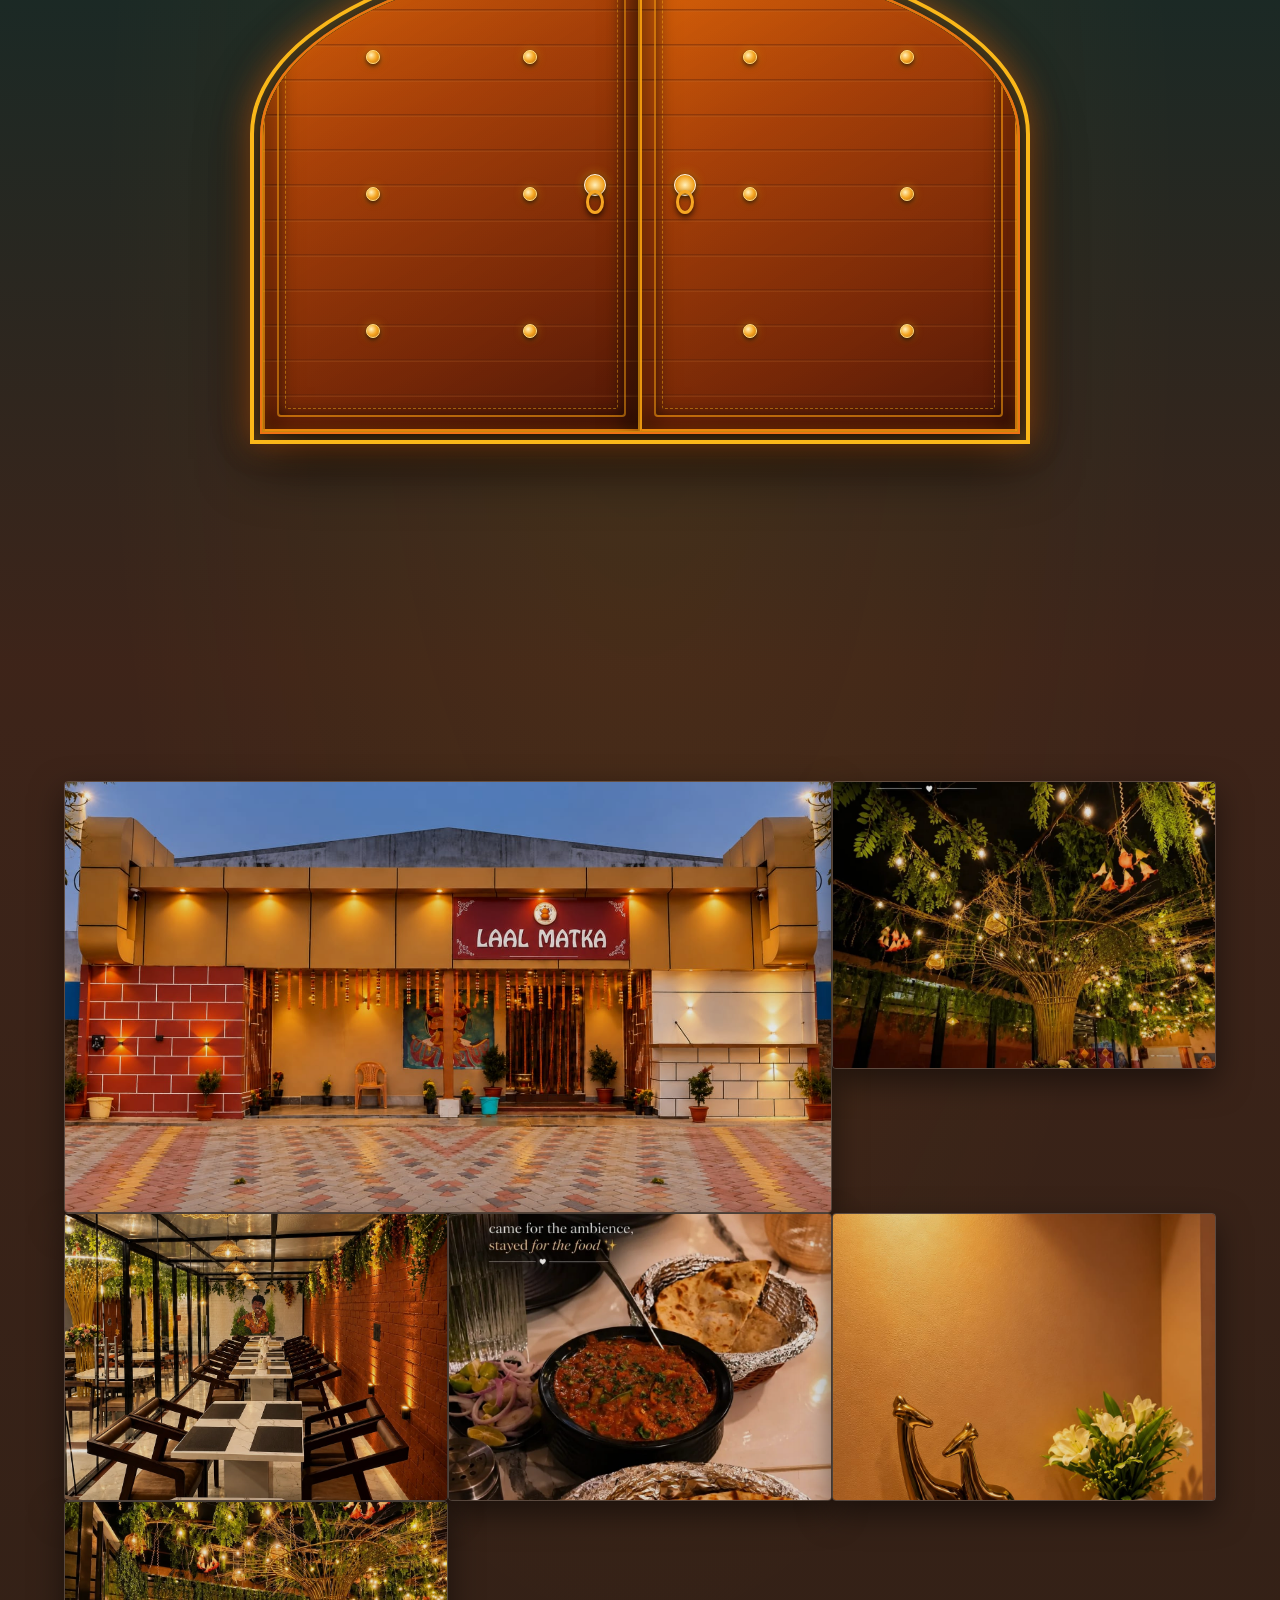
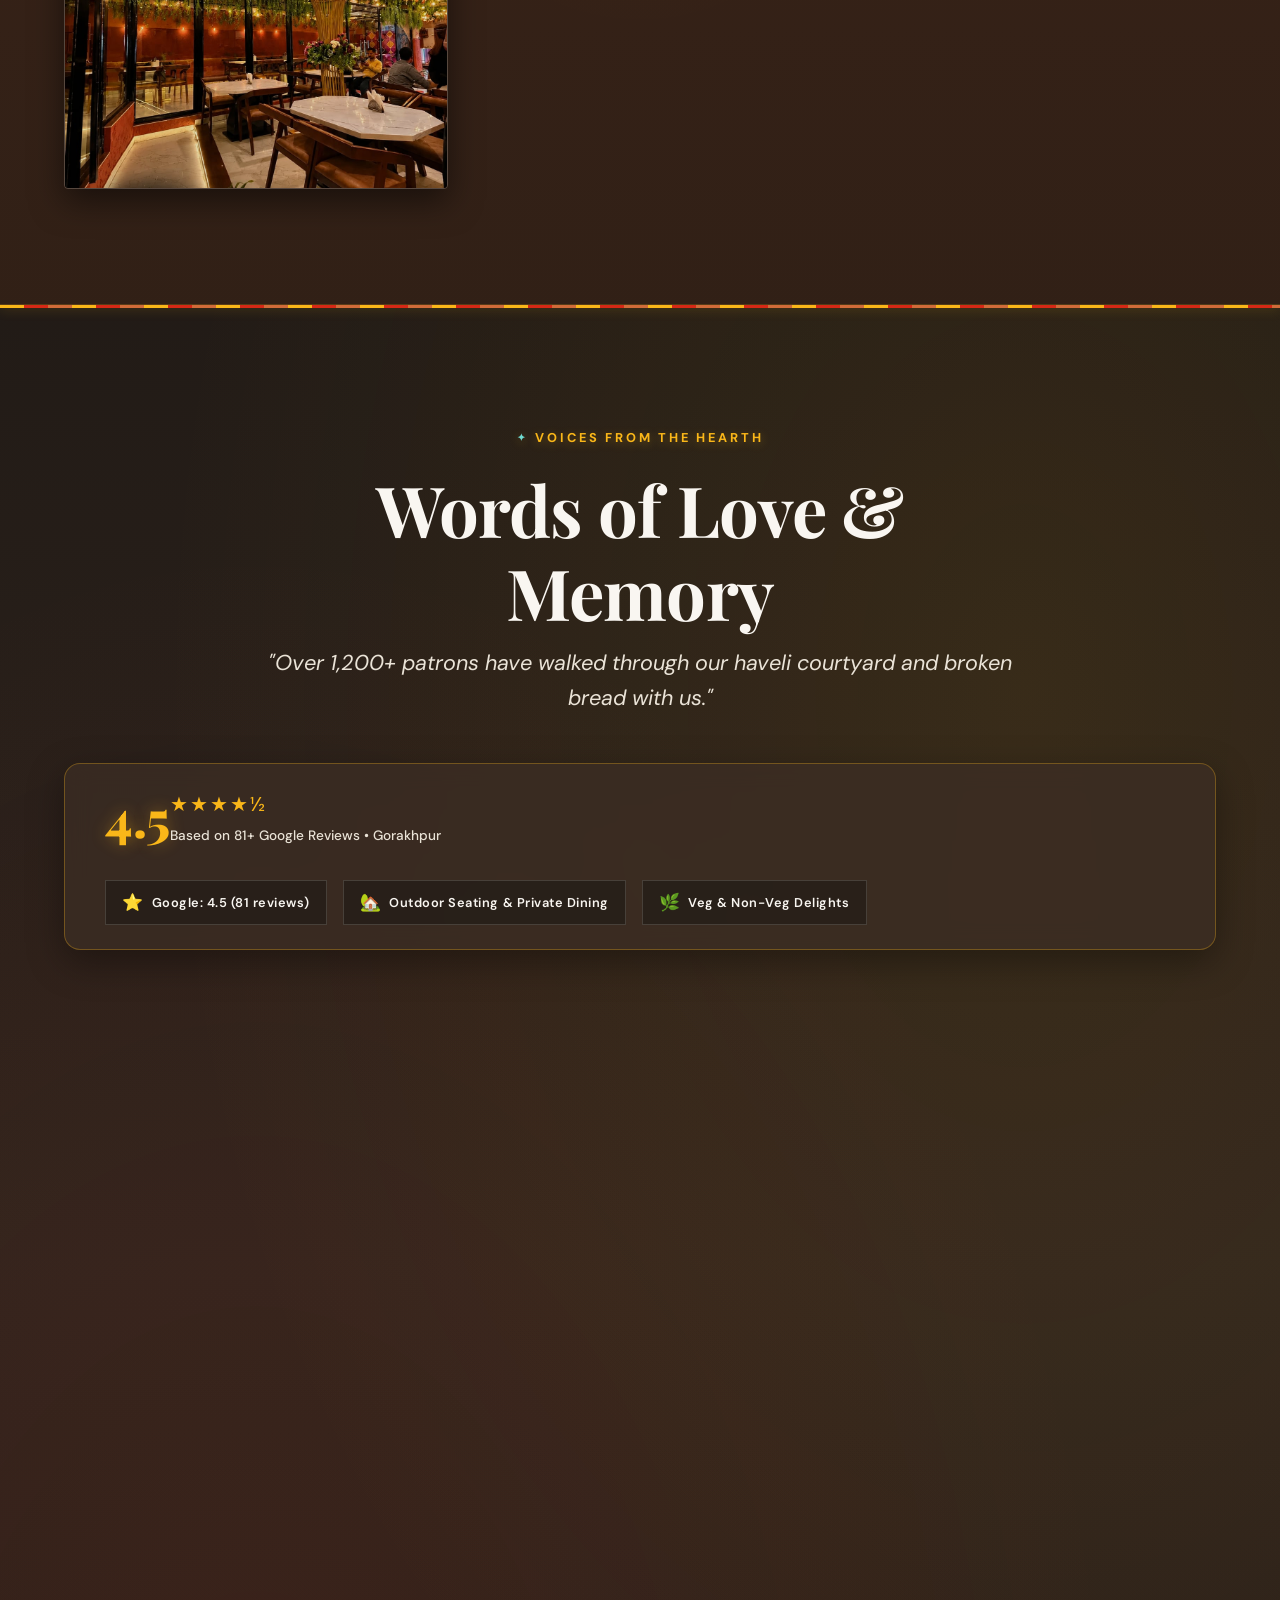
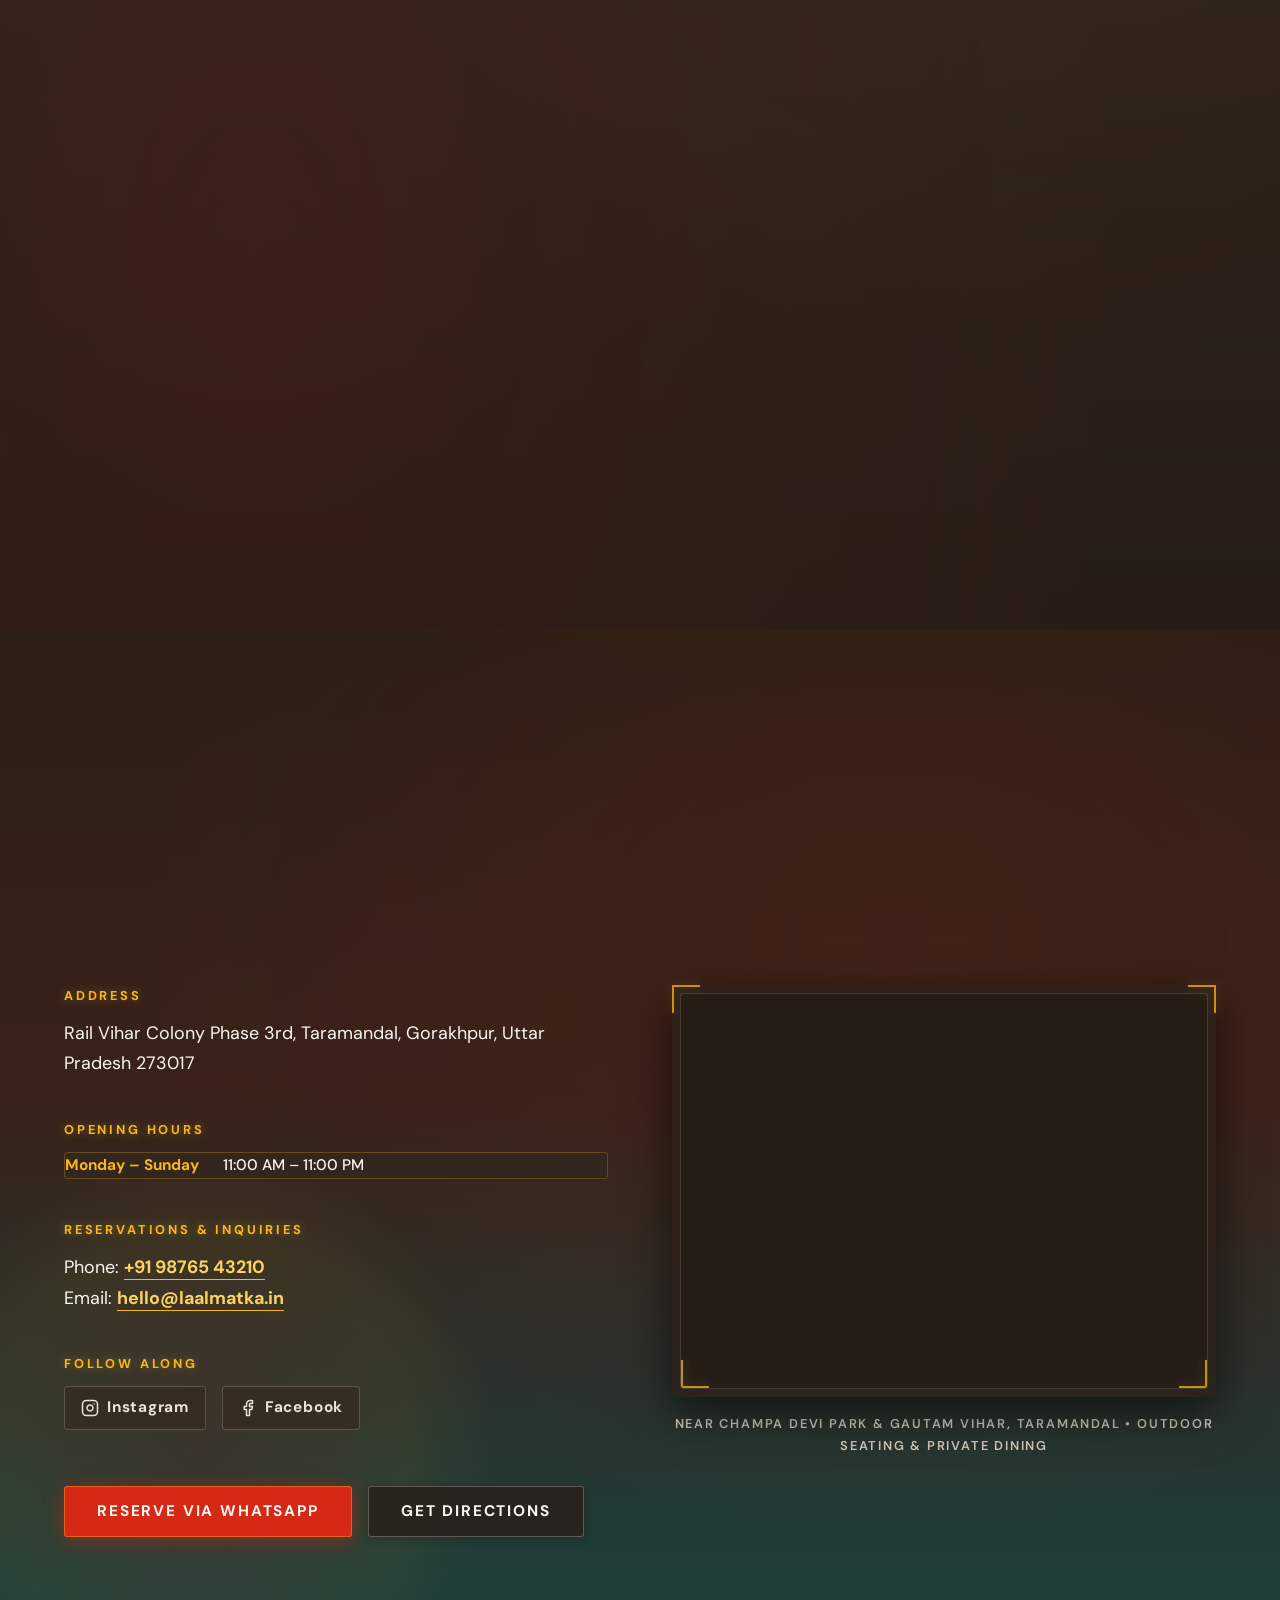
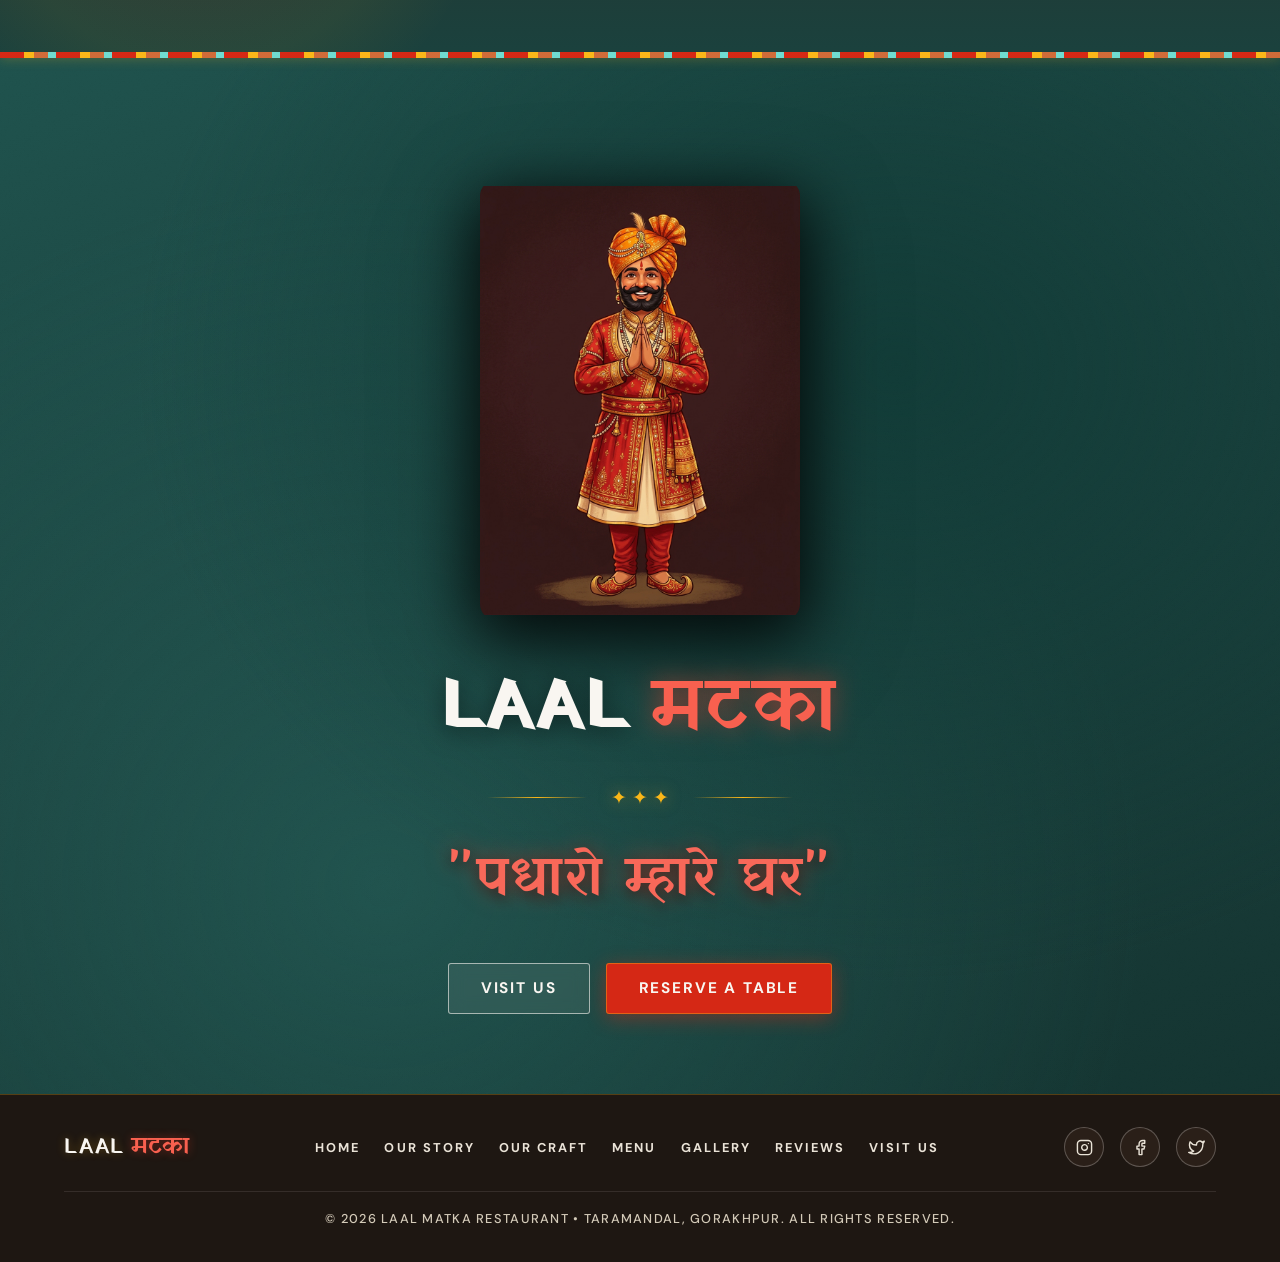
==== commit d0aa122e: "Add 9-page visual menu viewer with in-modal image upload and zoom for each page" ====
--- a/index.html
+++ b/index.html
@@ -354,7 +354,7 @@
 
             <div class="card-image-col">
               <div class="card-image-wrap" data-slot="menu-1">
-                <img src="images/raj-kachori.jpg" alt="Veg Starters — Hara Bhara Kabab, Paneer Tikka and Crisp Pakauras" class="card-dish-photo" id="menu-dish-img-1" data-slot="menu-1" loading="lazy">
+                <img src="images/menu-page-1.jpg" alt="Veg Starters — Hara Bhara Kabab, Paneer Tikka and Crisp Pakauras" class="card-dish-photo" id="menu-dish-img-1" data-slot="menu-1" loading="lazy">
                 <div class="card-image-gradient" aria-hidden="true"></div>
               </div>
             </div>
@@ -395,7 +395,7 @@
 
             <div class="card-image-col">
               <div class="card-image-wrap" data-slot="menu-2">
-                <img src="images/test_card1.jpg" alt="Non-Veg Starters — Tandoori Chicken, Chicken Malai Tikka & Seekh Kabab" class="card-dish-photo" id="menu-dish-img-2" data-slot="menu-2" loading="lazy">
+                <img src="images/menu-page-4.jpg" alt="Non-Veg Starters — Tandoori Chicken, Chicken Malai Tikka & Seekh Kabab" class="card-dish-photo" id="menu-dish-img-2" data-slot="menu-2" loading="lazy">
                 <div class="card-image-gradient" aria-hidden="true"></div>
               </div>
             </div>
@@ -436,7 +436,7 @@
 
             <div class="card-image-col">
               <div class="card-image-wrap" data-slot="menu-3">
-                <img src="images/gatte-ki-sabzi.jpg" alt="Veg Main Course — Daal Makhani, Shahi Paneer & Kaju Masala" class="card-dish-photo" id="menu-dish-img-3" data-slot="menu-3" loading="lazy">
+                <img src="images/menu-page-3.jpg" alt="Veg Main Course — Daal Makhani, Shahi Paneer & Kaju Masala" class="card-dish-photo" id="menu-dish-img-3" data-slot="menu-3" loading="lazy">
                 <div class="card-image-gradient" aria-hidden="true"></div>
               </div>
             </div>
@@ -477,7 +477,7 @@
 
             <div class="card-image-col">
               <div class="card-image-wrap" data-slot="menu-4">
-                <img src="images/ker-sangri.jpg" alt="Mushroom Specials — Mushroom Do Pyaza, Masala & Special Handi" class="card-dish-photo" id="menu-dish-img-4" data-slot="menu-4" loading="lazy">
+                <img src="images/menu-page-3.jpg" alt="Mushroom Specials — Mushroom Do Pyaza, Masala & Special Handi" class="card-dish-photo" id="menu-dish-img-4" data-slot="menu-4" loading="lazy">
                 <div class="card-image-gradient" aria-hidden="true"></div>
               </div>
             </div>
@@ -518,7 +518,7 @@
 
             <div class="card-image-col">
               <div class="card-image-wrap" data-slot="menu-5">
-                <img src="images/laal-maas.jpg" alt="Chicken Main Course — Butter Chicken, Kadhai Chicken & Handi Special" class="card-dish-photo" id="menu-dish-img-5" data-slot="menu-5" loading="lazy">
+                <img src="images/menu-page-4.jpg" alt="Chicken Main Course — Butter Chicken, Kadhai Chicken & Handi Special" class="card-dish-photo" id="menu-dish-img-5" data-slot="menu-5" loading="lazy">
                 <div class="card-image-gradient" aria-hidden="true"></div>
               </div>
             </div>
@@ -559,7 +559,7 @@
 
             <div class="card-image-col">
               <div class="card-image-wrap" data-slot="menu-6">
-                <img src="images/real-experience-4.jpg" alt="Mutton Main Course — Bhuna Gosht, Rogan Josh & Laal Matka Special Mutton" class="card-dish-photo" id="menu-dish-img-6" data-slot="menu-6" loading="lazy">
+                <img src="images/menu-page-1.jpg" alt="Mutton Main Course — Bhuna Gosht, Rogan Josh & Laal Matka Special Mutton" class="card-dish-photo" id="menu-dish-img-6" data-slot="menu-6" loading="lazy">
                 <div class="card-image-gradient" aria-hidden="true"></div>
               </div>
             </div>
@@ -600,7 +600,7 @@
 
             <div class="card-image-col">
               <div class="card-image-wrap" data-slot="menu-7">
-                <img src="images/pyaaz-kachori.jpg" alt="Anda Curry — Anda Do Pyaza, Egg Bhurji & Masala Omelette" class="card-dish-photo" id="menu-dish-img-7" data-slot="menu-7" loading="lazy">
+                <img src="images/menu-page-1.jpg" alt="Anda Curry — Anda Do Pyaza, Egg Bhurji & Masala Omelette" class="card-dish-photo" id="menu-dish-img-7" data-slot="menu-7" loading="lazy">
                 <div class="card-image-gradient" aria-hidden="true"></div>
               </div>
             </div>
@@ -641,7 +641,7 @@
 
             <div class="card-image-col">
               <div class="card-image-wrap" data-slot="menu-8">
-                <img src="images/royal-thaali.jpg" alt="Dum Biryani — Mutton Biryani, Chicken Biryani & Veg Biryani" class="card-dish-photo" id="menu-dish-img-8" data-slot="menu-8" loading="lazy">
+                <img src="images/menu-page-4.jpg" alt="Dum Biryani — Mutton Biryani, Chicken Biryani & Veg Biryani" class="card-dish-photo" id="menu-dish-img-8" data-slot="menu-8" loading="lazy">
                 <div class="card-image-gradient" aria-hidden="true"></div>
               </div>
             </div>
@@ -682,7 +682,7 @@
 
             <div class="card-image-col">
               <div class="card-image-wrap" data-slot="menu-9">
-                <img src="images/royal-dessert.jpg" alt="Shakes, Coffee & Desserts — Thick Shakes, Cold Coffee, Gulab Jamun & Rasmalai" class="card-dish-photo" id="menu-dish-img-9" data-slot="menu-9" loading="lazy">
+                <img src="images/menu-page-2.jpg" alt="Shakes, Coffee & Desserts — Thick Shakes, Cold Coffee, Gulab Jamun & Rasmalai" class="card-dish-photo" id="menu-dish-img-9" data-slot="menu-9" loading="lazy">
                 <div class="card-image-gradient" aria-hidden="true"></div>
               </div>
             </div>
@@ -775,28 +775,98 @@
           </button>
         </div>
 
-        <!-- Expandable Page Modal Dialog -->
+        <!-- Expandable Menu Page Viewer & Uploader Dialog -->
         <div class="matka-page-modal" id="matka-page-modal" aria-hidden="true" role="dialog" aria-modal="true" aria-labelledby="modal-folio-title">
           <div class="modal-backdrop" id="modal-backdrop"></div>
-          <div class="modal-folio-card" id="modal-folio-card" role="document">
+          <div class="modal-folio-card menu-image-modal-card" id="modal-folio-card" role="document">
             <button type="button" class="modal-close-btn" id="modal-close-btn" aria-label="Close expanded menu page">✕</button>
+            
             <div class="modal-folio-header">
-              <span class="modal-folio-badge" id="modal-folio-badge">PAGE 01</span>
-              <h3 class="modal-folio-title" id="modal-folio-title">Rajasthani Specials</h3>
-              <p class="modal-folio-desc" id="modal-folio-desc">Authentic flavours from the land of kings</p>
+              <div class="modal-folio-topbar">
+                <span class="modal-folio-badge" id="modal-folio-badge">PAGE 01 • VEG STARTERS</span>
+                <!-- Quick Page Jump Pills (01 to 09) -->
+                <div class="modal-page-nav-pills" id="modal-page-nav-pills" role="tablist" aria-label="Menu Page Selection">
+                  <!-- Populated dynamically by matka.js -->
+                </div>
+              </div>
+
+              <div class="modal-title-row">
+                <div class="modal-title-text">
+                  <h3 class="modal-folio-title" id="modal-folio-title">Veg Starters</h3>
+                  <p class="modal-folio-desc" id="modal-folio-desc">Crisp pakauras, tender tikkas & clay-fired kebabs</p>
+                </div>
+                
+                <div class="modal-header-actions">
+                  <label for="modal-page-file-input" class="btn btn-primary modal-upload-trigger-btn" id="modal-upload-trigger-btn" title="Upload new image for this menu page">
+                    <span class="upload-icon">📷</span>
+                    <span>Upload Page <span id="modal-upload-page-num">01</span> Image</span>
+                  </label>
+                  <input type="file" id="modal-page-file-input" accept="image/*" style="display: none;" />
+                </div>
+              </div>
+
               <div class="modal-folio-divider" aria-hidden="true"></div>
             </div>
-            <div class="modal-folio-dishes" id="modal-folio-dishes">
-              <!-- Rendered dynamically by matka.js -->
-            </div>
+
+            <!-- Menu Page Image Viewer & Dropzone -->
+            <div class="modal-menu-image-container" id="modal-menu-image-container">
+              <div class="modal-image-stage" id="modal-image-stage">
+                <div class="modal-image-wrapper" id="modal-image-wrapper">
+                  <img src="images/menu-page-1.jpg" alt="Menu Page Image" class="modal-menu-page-img" id="modal-menu-page-img" loading="eager" />
+                  
+                  <div class="modal-image-floating-bar">
+                    <button type="button" class="btn btn-secondary modal-zoom-btn" id="modal-zoom-btn" title="Click to inspect full resolution">
+                      <span>🔍 Zoom Fullscreen</span>
+                    </button>
+                    <label for="modal-page-file-input" class="btn btn-secondary modal-replace-btn" title="Choose new image for this page">
+                      <span>🔄 Replace Image</span>
+                    </label>
+                  </div>
+                </div>
+
+                <!-- Dropzone hint -->
+                <div class="modal-page-dropzone" id="modal-page-dropzone">
+                  <div class="dropzone-hint-content">
+                    <span class="dropzone-icon">📥</span>
+                    <p class="dropzone-text">Drag &amp; drop a menu photo here, or <label for="modal-page-file-input" class="dropzone-browse-link">browse from device</label></p>
+                    <span class="dropzone-sub">PNG, JPG, WEBP • Saves instantly to live website</span>
+                  </div>
+                </div>
+              </div>
+            </div>
+
+            <!-- Modal Footer Controls -->
             <div class="modal-folio-footer">
-              <a href="#visit" class="btn btn-primary modal-to-menu-btn js-reserve-btn" id="modal-to-menu-btn">
-                <span>RESERVE A TABLE FOR THIS COURSE</span>
-                <span class="btn-arrow" aria-hidden="true">✦</span>
-              </a>
-            </div>
-          </div>
-        </div>
+              <div class="modal-pagination-controls">
+                <button type="button" class="btn btn-secondary modal-nav-btn" id="modal-prev-page-btn" aria-label="Previous Page">
+                  <span>← Prev</span>
+                </button>
+                <span class="modal-page-counter" id="modal-page-counter">Page 1 of 9</span>
+                <button type="button" class="btn btn-secondary modal-nav-btn" id="modal-next-page-btn" aria-label="Next Page">
+                  <span>Next →</span>
+                </button>
+              </div>
+
+              <div class="modal-footer-cta-group">
+                <a href="uploader.html" class="btn btn-secondary modal-studio-link" title="Open full bulk uploader" target="_blank">
+                  <span>📁 Studio</span>
+                </a>
+                <a href="#visit" class="btn btn-primary modal-to-menu-btn js-reserve-btn" id="modal-to-menu-btn">
+                  <span>RESERVE TABLE</span>
+                  <span class="btn-arrow" aria-hidden="true">✦</span>
+                </a>
+              </div>
+            </div>
+          </div>
+        </div>
+
+        <!-- Fullscreen Zoom Lightbox Dialog for Menu Page -->
+        <dialog class="menu-zoom-lightbox" id="menu-zoom-lightbox" aria-label="Menu Page Fullscreen View">
+          <button type="button" class="lightbox-btn lightbox-close" id="menu-zoom-close" aria-label="Close Zoom">✕</button>
+          <div class="menu-zoom-img-wrap">
+            <img src="" alt="Full Resolution Menu Page" id="menu-zoom-img" />
+          </div>
+        </dialog>
       </div>
 
       <div class="matka-motif-row" aria-hidden="true">
--- a/css/matka.css
+++ b/css/matka.css
@@ -697,8 +697,8 @@
   border: 1px solid hsla(42, 96%, 54%, 0.45);
   border-radius: 20px;
   width: 100%;
-  max-width: 680px;
-  max-height: 85vh;
+  max-width: 840px;
+  max-height: 92vh;
   display: flex;
   flex-direction: column;
   box-shadow:
@@ -730,7 +730,7 @@
   justify-content: center;
   cursor: pointer;
   transition: all 0.2s ease;
-  z-index: 10;
+  z-index: 15;
 }
 
 .modal-close-btn:hover {
@@ -740,8 +740,19 @@
 }
 
 .modal-folio-header {
-  padding: 2rem 2rem 1rem 2rem;
+  padding: 1.5rem 1.75rem 0.75rem 1.75rem;
   text-align: left;
+  flex-shrink: 0;
+}
+
+.modal-folio-topbar {
+  display: flex;
+  align-items: center;
+  justify-content: space-between;
+  flex-wrap: wrap;
+  gap: 0.75rem;
+  padding-right: 2.5rem;
+  margin-bottom: 0.5rem;
 }
 
 .modal-folio-badge {
@@ -751,188 +762,394 @@
   letter-spacing: 0.15em;
   color: var(--marigold, #F39C12);
   display: inline-block;
-  margin-bottom: 0.4rem;
+}
+
+.modal-page-nav-pills {
+  display: flex;
+  gap: 0.35rem;
+  flex-wrap: wrap;
+}
+
+.modal-page-pill {
+  background: rgba(255, 255, 255, 0.06);
+  border: 1px solid rgba(243, 156, 18, 0.3);
+  color: var(--ivory, #FAF3E0);
+  font-family: var(--font-display, 'Cinzel', serif);
+  font-size: 0.72rem;
+  padding: 0.2rem 0.55rem;
+  border-radius: 4px;
+  cursor: pointer;
+  transition: all 0.2s ease;
+}
+
+.modal-page-pill:hover,
+.modal-page-pill.is-active {
+  background: var(--marigold, #F39C12);
+  color: #1A0D08;
+  font-weight: 700;
+  border-color: var(--marigold, #F39C12);
+  transform: translateY(-1px);
+}
+
+.modal-title-row {
+  display: flex;
+  justify-content: space-between;
+  align-items: flex-end;
+  gap: 1rem;
+  flex-wrap: wrap;
+}
+
+.modal-title-text {
+  flex: 1;
+  min-width: 200px;
 }
 
 .modal-folio-title {
   font-family: var(--font-serif, 'Playfair Display', serif);
-  font-size: clamp(1.6rem, 3.5vw, 2.2rem);
+  font-size: clamp(1.4rem, 2.5vw, 1.85rem);
   color: var(--ivory, #FAF3E0);
-  margin-bottom: 0.4rem;
+  margin-bottom: 0.25rem;
+  line-height: 1.2;
 }
 
 .modal-folio-desc {
-  font-size: 0.95rem;
+  font-size: 0.85rem;
   color: rgba(250, 243, 224, 0.8);
   font-style: italic;
+  margin: 0;
+}
+
+.modal-header-actions {
+  flex-shrink: 0;
+}
+
+.modal-upload-trigger-btn {
+  display: inline-flex;
+  align-items: center;
+  gap: 0.45rem;
+  padding: 0.45rem 1rem;
+  font-size: 0.8rem;
+  font-weight: 600;
+  border-radius: 9999px;
+  cursor: pointer;
+  background: var(--gradient-vermilion, linear-gradient(135deg, #E06943 0%, #C4431E 100%));
+  color: #FFF;
+  border: 1px solid hsla(42, 96%, 54%, 0.4);
+  box-shadow: 0 4px 14px rgba(224, 105, 67, 0.35);
+  transition: transform 0.2s ease, box-shadow 0.2s ease;
+}
+
+.modal-upload-trigger-btn:hover {
+  transform: translateY(-2px);
+  box-shadow: 0 6px 20px rgba(224, 105, 67, 0.5);
 }
 
 .modal-folio-divider {
   width: 100%;
   height: 1.5px;
-  margin-top: 1rem;
+  margin-top: 0.85rem;
   background: linear-gradient(90deg, var(--marigold, #F39C12) 0%, rgba(243, 156, 18, 0.2) 80%, transparent 100%);
 }
 
-.modal-folio-dishes {
-  padding: 0 2rem 1.5rem 2rem;
+/* ── Menu Page Image Viewer & Dropzone ─────────────────────── */
+.modal-menu-image-container {
+  padding: 0.5rem 1.75rem 1rem 1.75rem;
   overflow-y: auto;
   display: flex;
   flex-direction: column;
-  gap: 1rem;
-}
-
-/* Custom Scrollbar for Modal */
-.modal-folio-dishes::-webkit-scrollbar {
+  align-items: center;
+  flex: 1;
+}
+
+.modal-menu-image-container::-webkit-scrollbar {
   width: 6px;
 }
-.modal-folio-dishes::-webkit-scrollbar-thumb {
+.modal-menu-image-container::-webkit-scrollbar-thumb {
   background: hsla(42, 96%, 54%, 0.3);
   border-radius: 9999px;
 }
 
-/* Individual Dish in Modal */
-.modal-dish-row {
-  background: rgba(18, 9, 6, 0.6);
-  border: 1px solid rgba(243, 156, 18, 0.18);
+.modal-image-stage {
+  position: relative;
+  width: 100%;
+  display: flex;
+  flex-direction: column;
+  align-items: center;
+  gap: 1rem;
+}
+
+.modal-image-wrapper {
+  position: relative;
+  width: 100%;
+  max-width: 620px;
+  border-radius: 14px;
+  overflow: hidden;
+  border: 1px solid rgba(243, 156, 18, 0.35);
+  box-shadow: 0 16px 40px rgba(0, 0, 0, 0.7);
+  background: #0D0704;
+  display: flex;
+  justify-content: center;
+  align-items: center;
+}
+
+.modal-menu-page-img {
+  width: 100%;
+  height: auto;
+  max-height: 52vh;
+  object-fit: contain;
+  display: block;
+  transition: transform 0.2s ease;
+}
+
+.modal-image-floating-bar {
+  position: absolute;
+  bottom: 12px;
+  left: 50%;
+  transform: translateX(-50%);
+  display: flex;
+  gap: 0.5rem;
+  background: rgba(18, 9, 6, 0.88);
+  backdrop-filter: blur(10px);
+  -webkit-backdrop-filter: blur(10px);
+  padding: 0.4rem 0.75rem;
+  border-radius: 9999px;
+  border: 1px solid rgba(243, 156, 18, 0.35);
+  box-shadow: 0 6px 20px rgba(0, 0, 0, 0.6);
+  z-index: 5;
+}
+
+.modal-zoom-btn,
+.modal-replace-btn {
+  background: rgba(255, 255, 255, 0.08);
+  border: 1px solid rgba(243, 156, 18, 0.3);
+  color: var(--ivory, #FAF3E0);
+  font-size: 0.76rem;
+  padding: 0.35rem 0.75rem;
+  border-radius: 9999px;
+  cursor: pointer;
+  transition: all 0.2s ease;
+  white-space: nowrap;
+}
+
+.modal-zoom-btn:hover,
+.modal-replace-btn:hover {
+  background: var(--marigold, #F39C12);
+  color: #1A0D08;
+  border-color: var(--marigold, #F39C12);
+  font-weight: 600;
+}
+
+/* Modal Page Dropzone */
+.modal-page-dropzone {
+  width: 100%;
+  max-width: 620px;
+  border: 2px dashed rgba(243, 156, 18, 0.35);
   border-radius: 12px;
-  padding: 1rem 1.25rem;
+  padding: 0.85rem 1.25rem;
+  text-align: center;
+  background: rgba(243, 156, 18, 0.04);
+  transition: all 0.2s ease;
+}
+
+.modal-page-dropzone.is-dragover {
+  border-color: var(--marigold, #F39C12);
+  background: rgba(243, 156, 18, 0.14);
+  transform: scale(1.01);
+}
+
+.dropzone-hint-content {
   display: flex;
   flex-direction: column;
-  gap: 0.4rem;
+  align-items: center;
+  gap: 0.25rem;
+}
+
+.dropzone-icon {
+  font-size: 1.3rem;
+}
+
+.dropzone-text {
+  font-size: 0.82rem;
+  color: var(--ivory, #FAF3E0);
+  margin: 0;
+}
+
+.dropzone-browse-link {
+  color: var(--marigold, #F39C12);
+  text-decoration: underline;
+  cursor: pointer;
+  font-weight: 600;
+}
+
+.dropzone-browse-link:hover {
+  color: #FFF;
+}
+
+.dropzone-sub {
+  font-size: 0.7rem;
+  color: rgba(250, 243, 224, 0.6);
+}
+
+/* Modal Footer */
+.modal-folio-footer {
+  padding: 0.9rem 1.75rem;
+  border-top: 1px solid rgba(243, 156, 18, 0.2);
+  background: rgba(20, 10, 7, 0.7);
+  display: flex;
+  align-items: center;
+  justify-content: space-between;
+  flex-wrap: wrap;
+  gap: 0.75rem;
+  flex-shrink: 0;
+}
+
+.modal-pagination-controls {
+  display: flex;
+  align-items: center;
+  gap: 0.65rem;
+}
+
+.modal-nav-btn {
+  background: rgba(255, 255, 255, 0.08);
+  border: 1px solid rgba(243, 156, 18, 0.3);
+  color: var(--ivory, #FAF3E0);
+  padding: 0.4rem 0.85rem;
+  border-radius: 9999px;
+  font-size: 0.78rem;
+  cursor: pointer;
   transition: all 0.2s ease;
 }
 
-.modal-dish-row:hover {
-  background: rgba(30, 15, 10, 0.8);
-  border-color: var(--marigold, #F39C12);
-  transform: translateX(4px);
-}
-
-.modal-dish-head {
-  display: flex;
-  align-items: center;
-  justify-content: space-between;
-  gap: 0.75rem;
-}
-
-.modal-dish-name-wrap {
-  display: flex;
-  align-items: center;
-  gap: 0.6rem;
-}
-
-.dish-veg-tag {
-  width: 12px;
-  height: 12px;
-  border: 1.5px solid currentColor;
-  display: inline-flex;
-  align-items: center;
-  justify-content: center;
-  border-radius: 2px;
-  flex-shrink: 0;
-}
-
-.dish-veg-tag.veg {
-  color: #2ECC71;
-}
-
-.dish-veg-tag.nonveg {
-  color: #E74C3C;
-}
-
-.dish-veg-tag::after {
-  content: '';
-  width: 5px;
-  height: 5px;
-  border-radius: 50%;
-  background: currentColor;
-}
-
-.modal-dish-name {
-  font-family: var(--font-serif, 'Playfair Display', serif);
-  font-size: 1.1rem;
-  color: var(--ivory, #FAF3E0);
+.modal-nav-btn:hover {
+  background: var(--marigold, #F39C12);
+  color: #1A0D08;
   font-weight: 600;
 }
 
-.modal-dish-price {
+.modal-page-counter {
   font-family: var(--font-display, 'Cinzel', serif);
-  font-size: 1.05rem;
+  font-size: 0.82rem;
   color: var(--marigold, #F39C12);
   font-weight: 700;
 }
 
-.modal-price-chips {
-  display: inline-flex;
-  flex-wrap: wrap;
-  gap: 0.4rem;
-  align-items: center;
-  justify-content: flex-end;
-}
-
-.price-chip {
-  font-family: var(--font-body, system-ui, sans-serif);
-  font-size: 0.8rem;
+.modal-footer-cta-group {
+  display: flex;
+  align-items: center;
+  gap: 0.6rem;
+}
+
+.modal-studio-link {
+  background: rgba(255, 255, 255, 0.08);
+  border: 1px solid rgba(243, 156, 18, 0.35);
+  color: var(--ivory, #FAF3E0);
+  padding: 0.5rem 1rem;
+  border-radius: 9999px;
+  font-size: 0.78rem;
   font-weight: 600;
+  text-decoration: none;
+  transition: all 0.2s ease;
+}
+
+.modal-studio-link:hover {
+  border-color: var(--marigold, #F39C12);
   color: var(--marigold, #F39C12);
-  background: rgba(243, 156, 18, 0.12);
-  border: 1px solid rgba(243, 156, 18, 0.3);
-  padding: 0.2rem 0.55rem;
-  border-radius: 6px;
-  white-space: nowrap;
-  letter-spacing: 0.02em;
-}
-
-.modal-dish-desc {
-  font-size: 0.85rem;
-  color: rgba(250, 243, 224, 0.75);
-  line-height: 1.45;
-}
-
-.modal-dish-tags {
-  display: flex;
-  flex-wrap: wrap;
-  gap: 0.4rem;
-  margin-top: 0.2rem;
-}
-
-.modal-dish-tag {
-  font-size: 0.7rem;
-  background: rgba(243, 156, 18, 0.12);
-  color: var(--marigold, #F39C12);
-  padding: 0.15rem 0.55rem;
-  border-radius: 9999px;
-  border: 1px solid rgba(243, 156, 18, 0.2);
-}
-
-.modal-folio-footer {
-  padding: 1.25rem 2rem;
-  border-top: 1px solid rgba(243, 156, 18, 0.2);
-  background: rgba(20, 10, 7, 0.7);
-  display: flex;
-  justify-content: flex-end;
 }
 
 .modal-to-menu-btn {
   background: var(--gradient-vermilion, linear-gradient(135deg, #E06943 0%, #C4431E 100%));
   color: #FFF;
   border: 1px solid hsla(42, 96%, 54%, 0.4);
-  padding: 0.75rem 1.6rem;
+  padding: 0.5rem 1.25rem;
   border-radius: 9999px;
-  font-size: 0.85rem;
+  font-size: 0.78rem;
   font-weight: 700;
   letter-spacing: 0.08em;
   display: inline-flex;
   align-items: center;
   gap: 0.5rem;
   cursor: pointer;
+  text-decoration: none;
   transition: transform 0.2s ease, box-shadow 0.2s ease;
 }
 
 .modal-to-menu-btn:hover {
   transform: translateY(-2px);
   box-shadow: 0 10px 25px rgba(224, 105, 67, 0.4);
+}
+
+/* ── Menu Zoom Fullscreen Lightbox ────────────────────────── */
+.menu-zoom-lightbox {
+  position: fixed;
+  inset: 0;
+  width: 100vw;
+  height: 100vh;
+  max-width: 100vw;
+  max-height: 100vh;
+  margin: 0;
+  padding: 0;
+  background: rgba(10, 5, 3, 0.96);
+  border: none;
+  z-index: 99999;
+  display: flex;
+  align-items: center;
+  justify-content: center;
+  backdrop-filter: blur(12px);
+  -webkit-backdrop-filter: blur(12px);
+}
+
+.menu-zoom-lightbox:not([open]) {
+  display: none;
+}
+
+.zoom-lightbox-close {
+  position: absolute;
+  top: 1.5rem;
+  right: 1.5rem;
+  width: 44px;
+  height: 44px;
+  border-radius: 50%;
+  background: rgba(255, 255, 255, 0.12);
+  border: 1px solid rgba(243, 156, 18, 0.5);
+  color: #FFF;
+  font-size: 1.4rem;
+  display: flex;
+  align-items: center;
+  justify-content: center;
+  cursor: pointer;
+  transition: all 0.2s ease;
+  z-index: 10;
+}
+
+.zoom-lightbox-close:hover {
+  background: var(--marigold, #F39C12);
+  color: #1A0D08;
+  transform: scale(1.1);
+}
+
+.zoom-lightbox-content {
+  width: 95vw;
+  height: 92vh;
+  display: flex;
+  align-items: center;
+  justify-content: center;
+  padding: 1rem;
+}
+
+.menu-zoom-img-wrap {
+  width: 100%;
+  height: 100%;
+  display: flex;
+  align-items: center;
+  justify-content: center;
+}
+
+.menu-zoom-img-wrap img {
+  max-width: 100%;
+  max-height: 100%;
+  object-fit: contain;
+  border-radius: 8px;
+  box-shadow: 0 10px 40px rgba(0, 0, 0, 0.9);
 }
 
 /* ── Folk motif decorative row ────────────────────────────── */
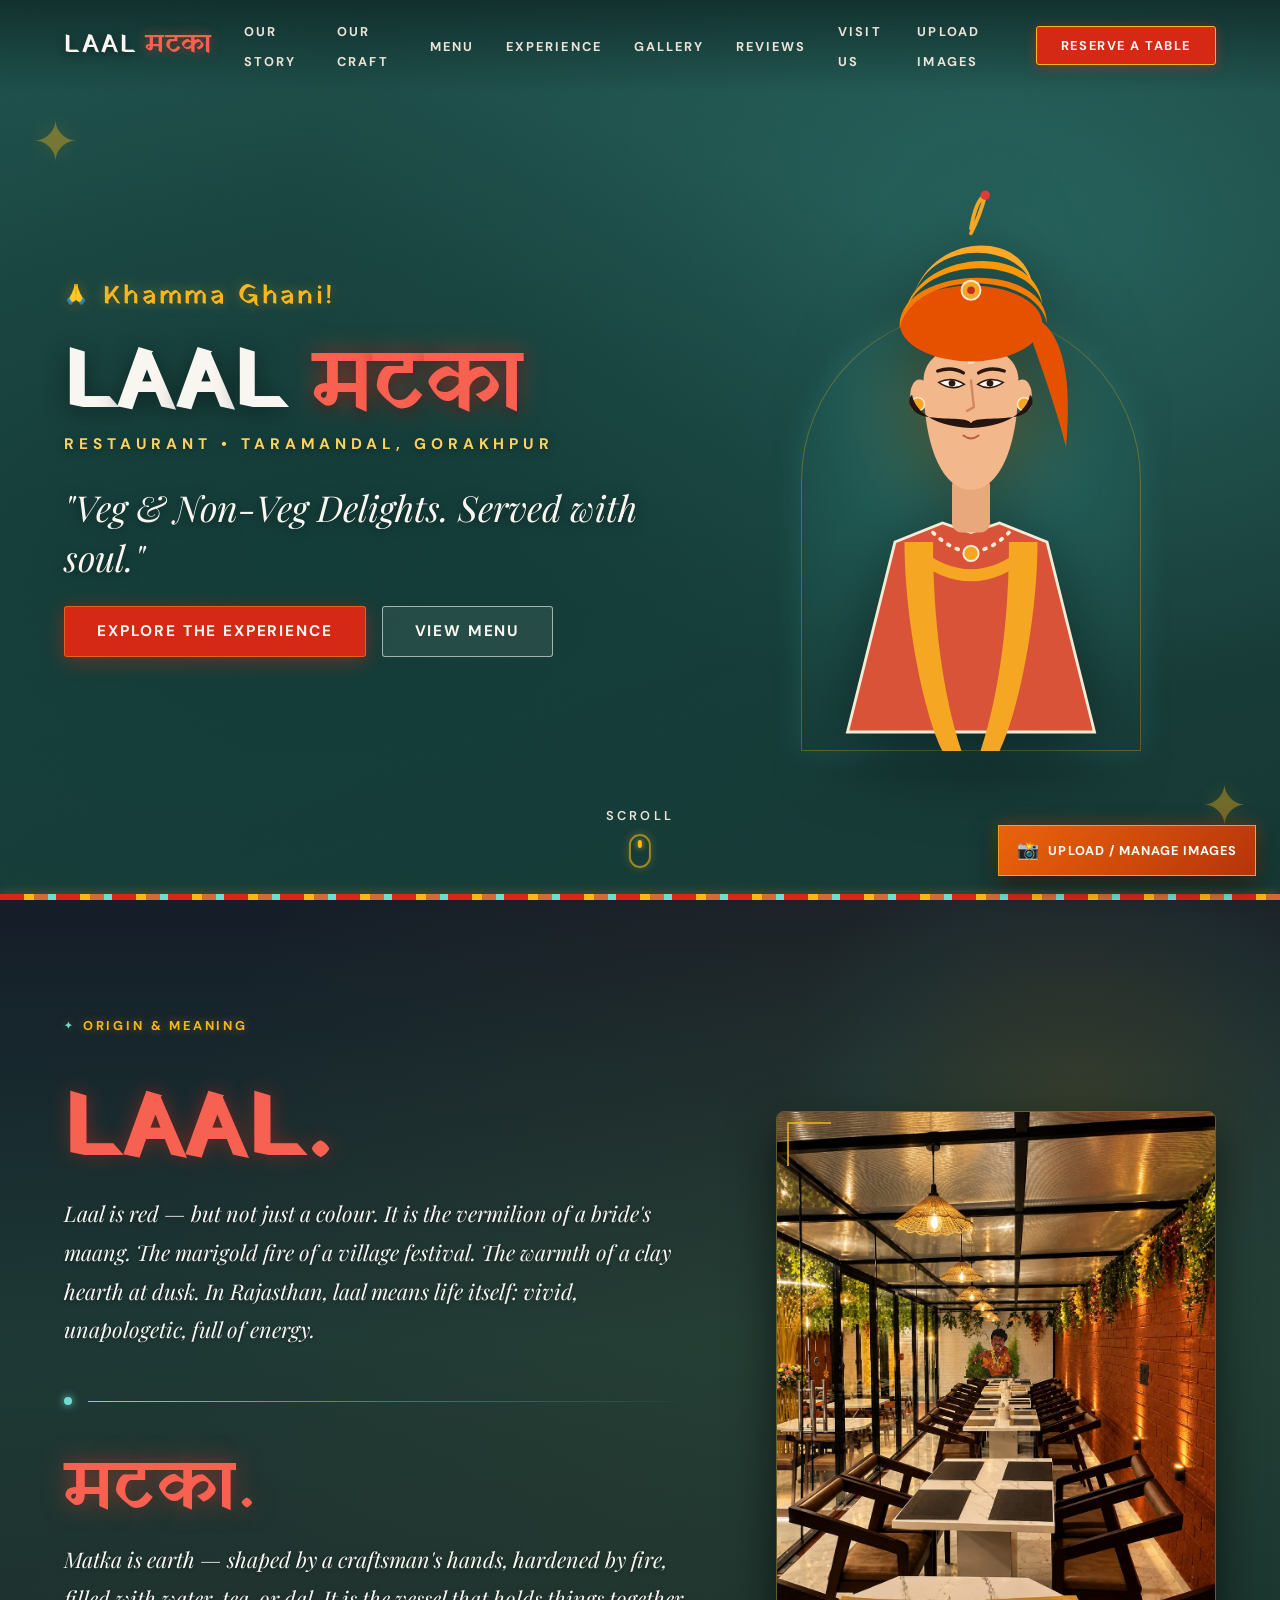
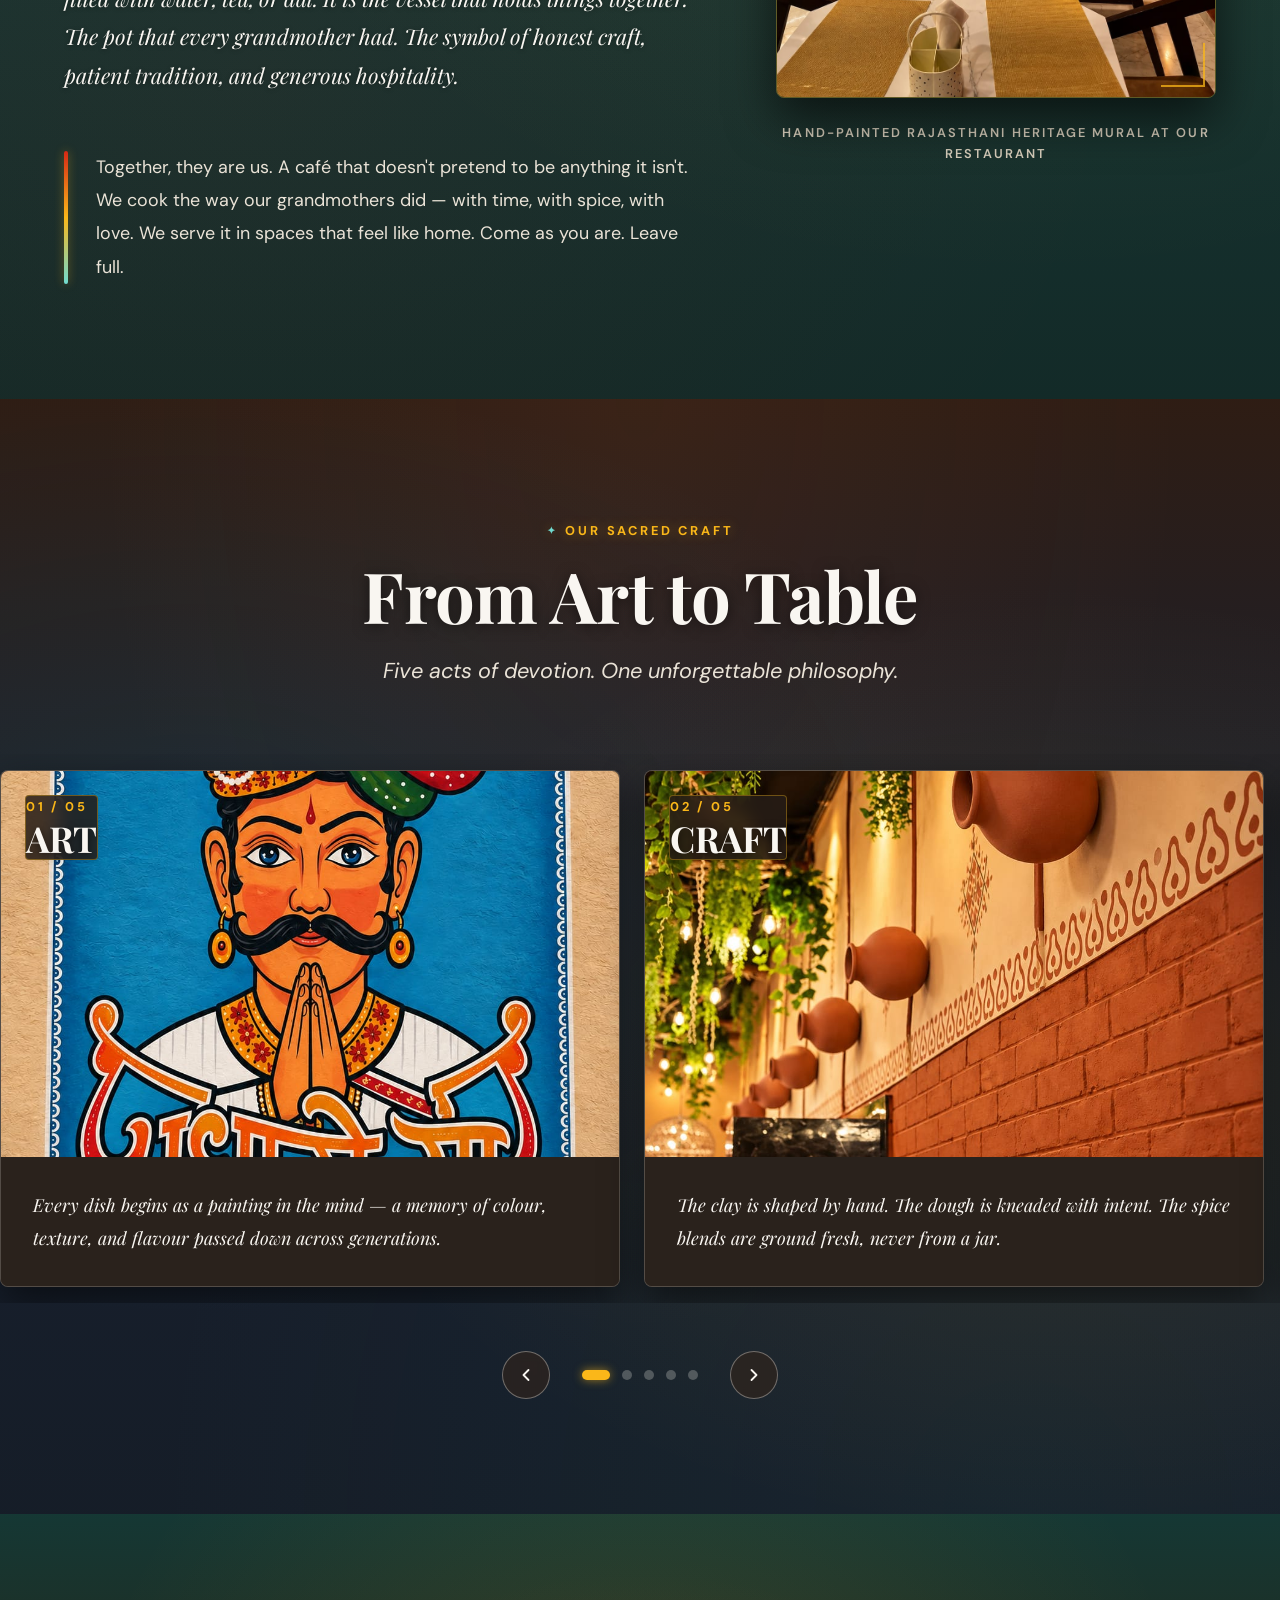
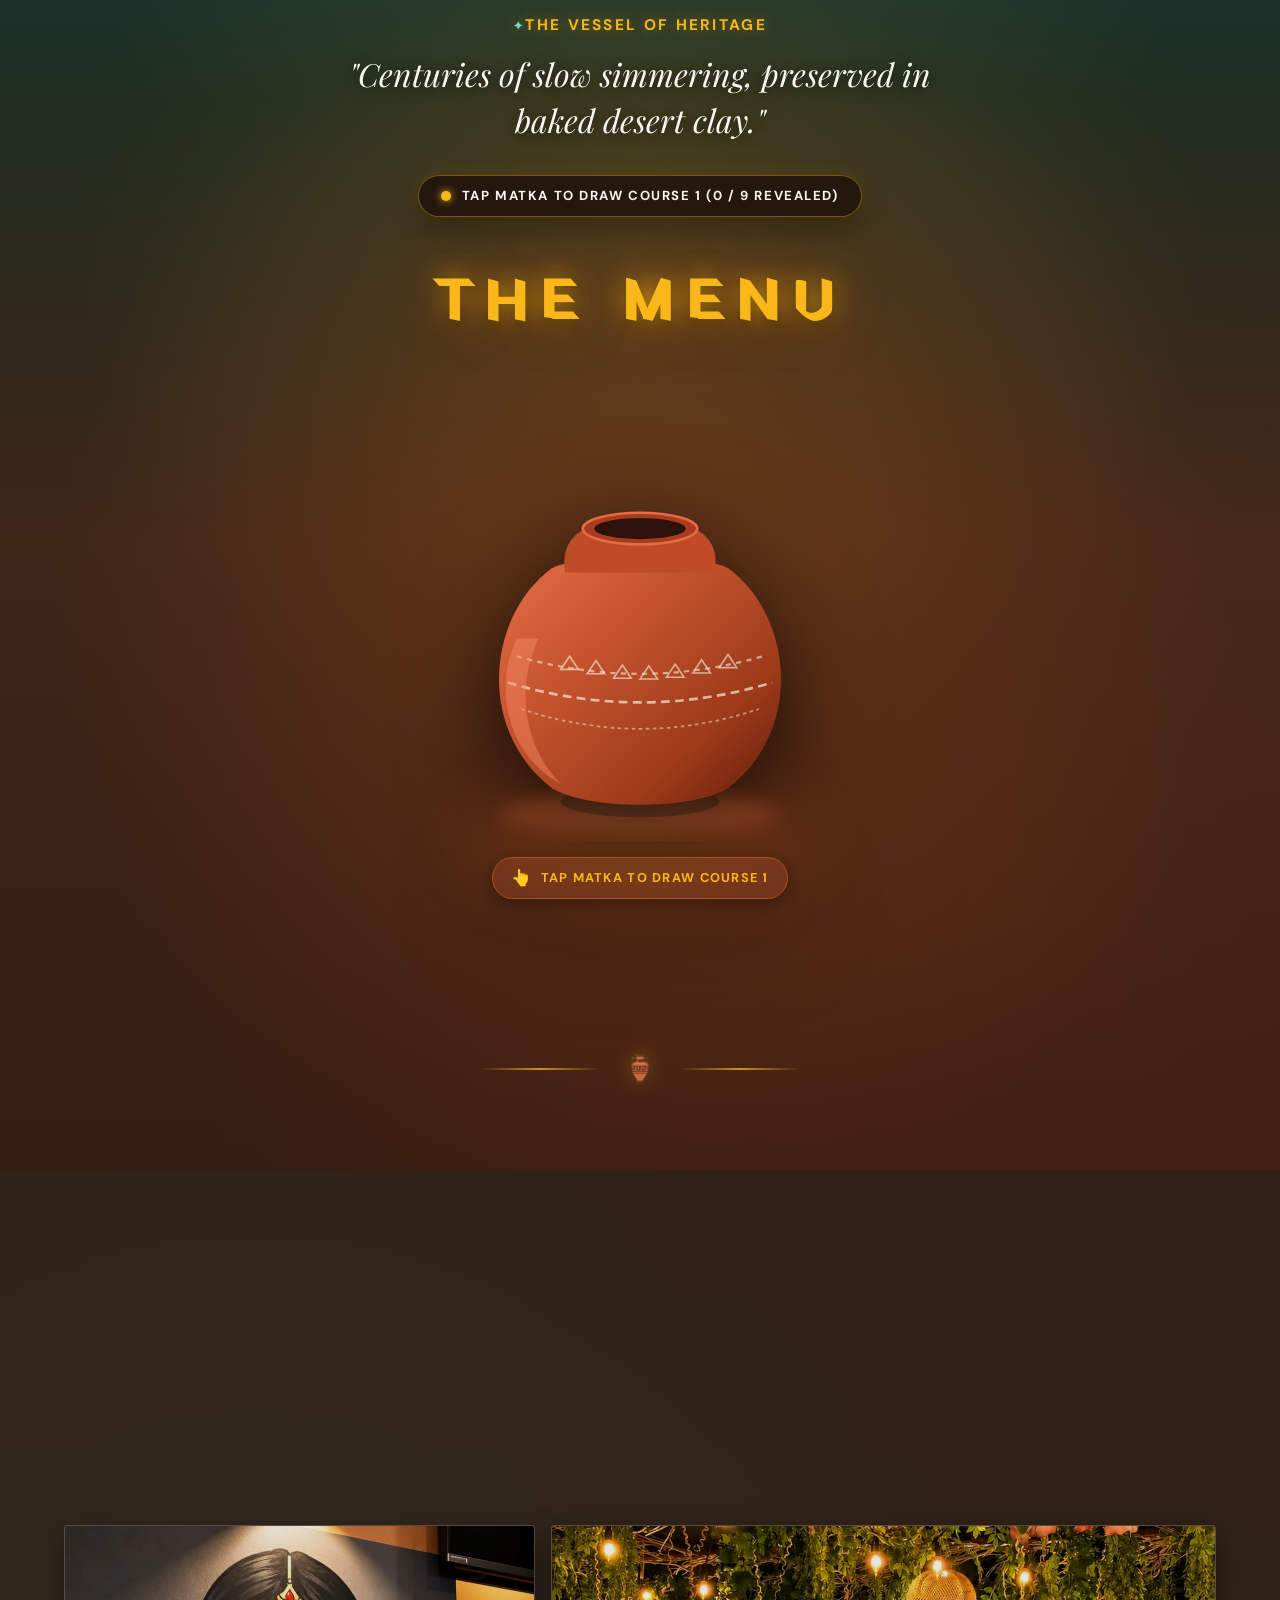
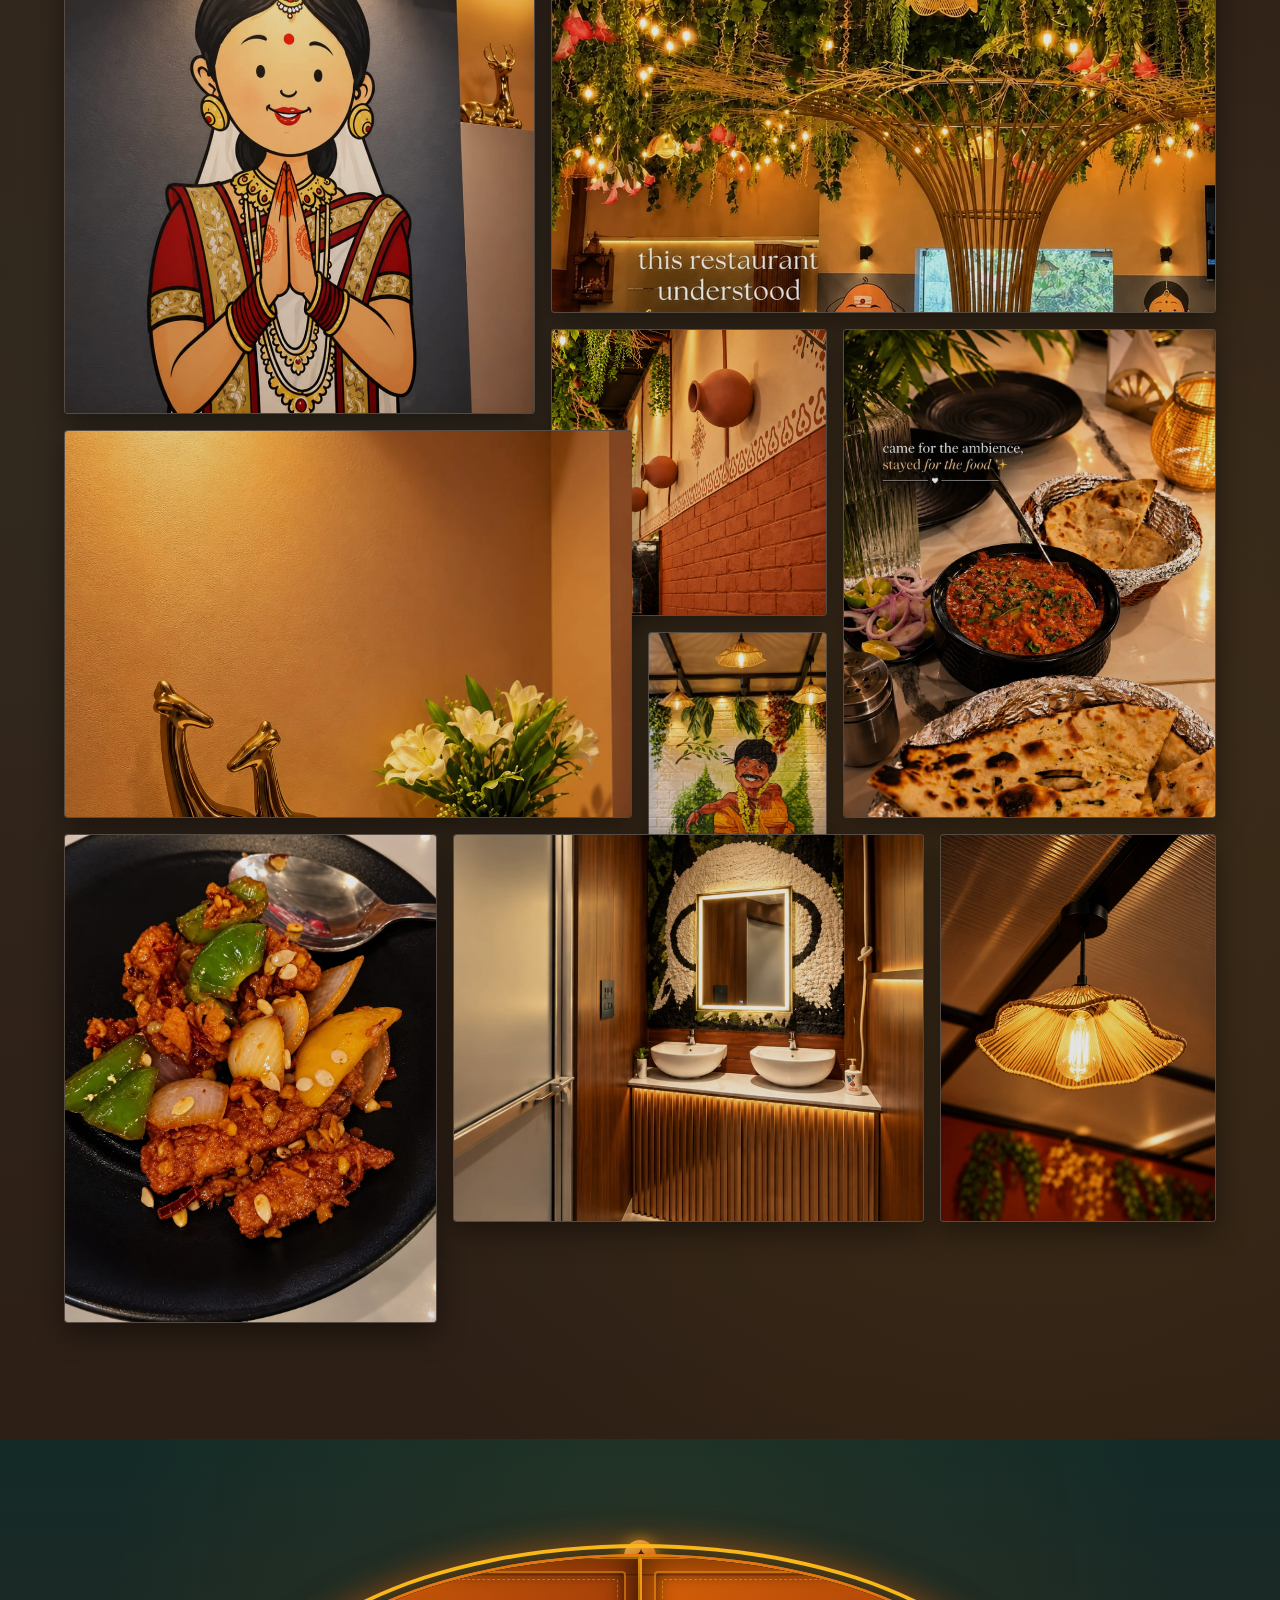
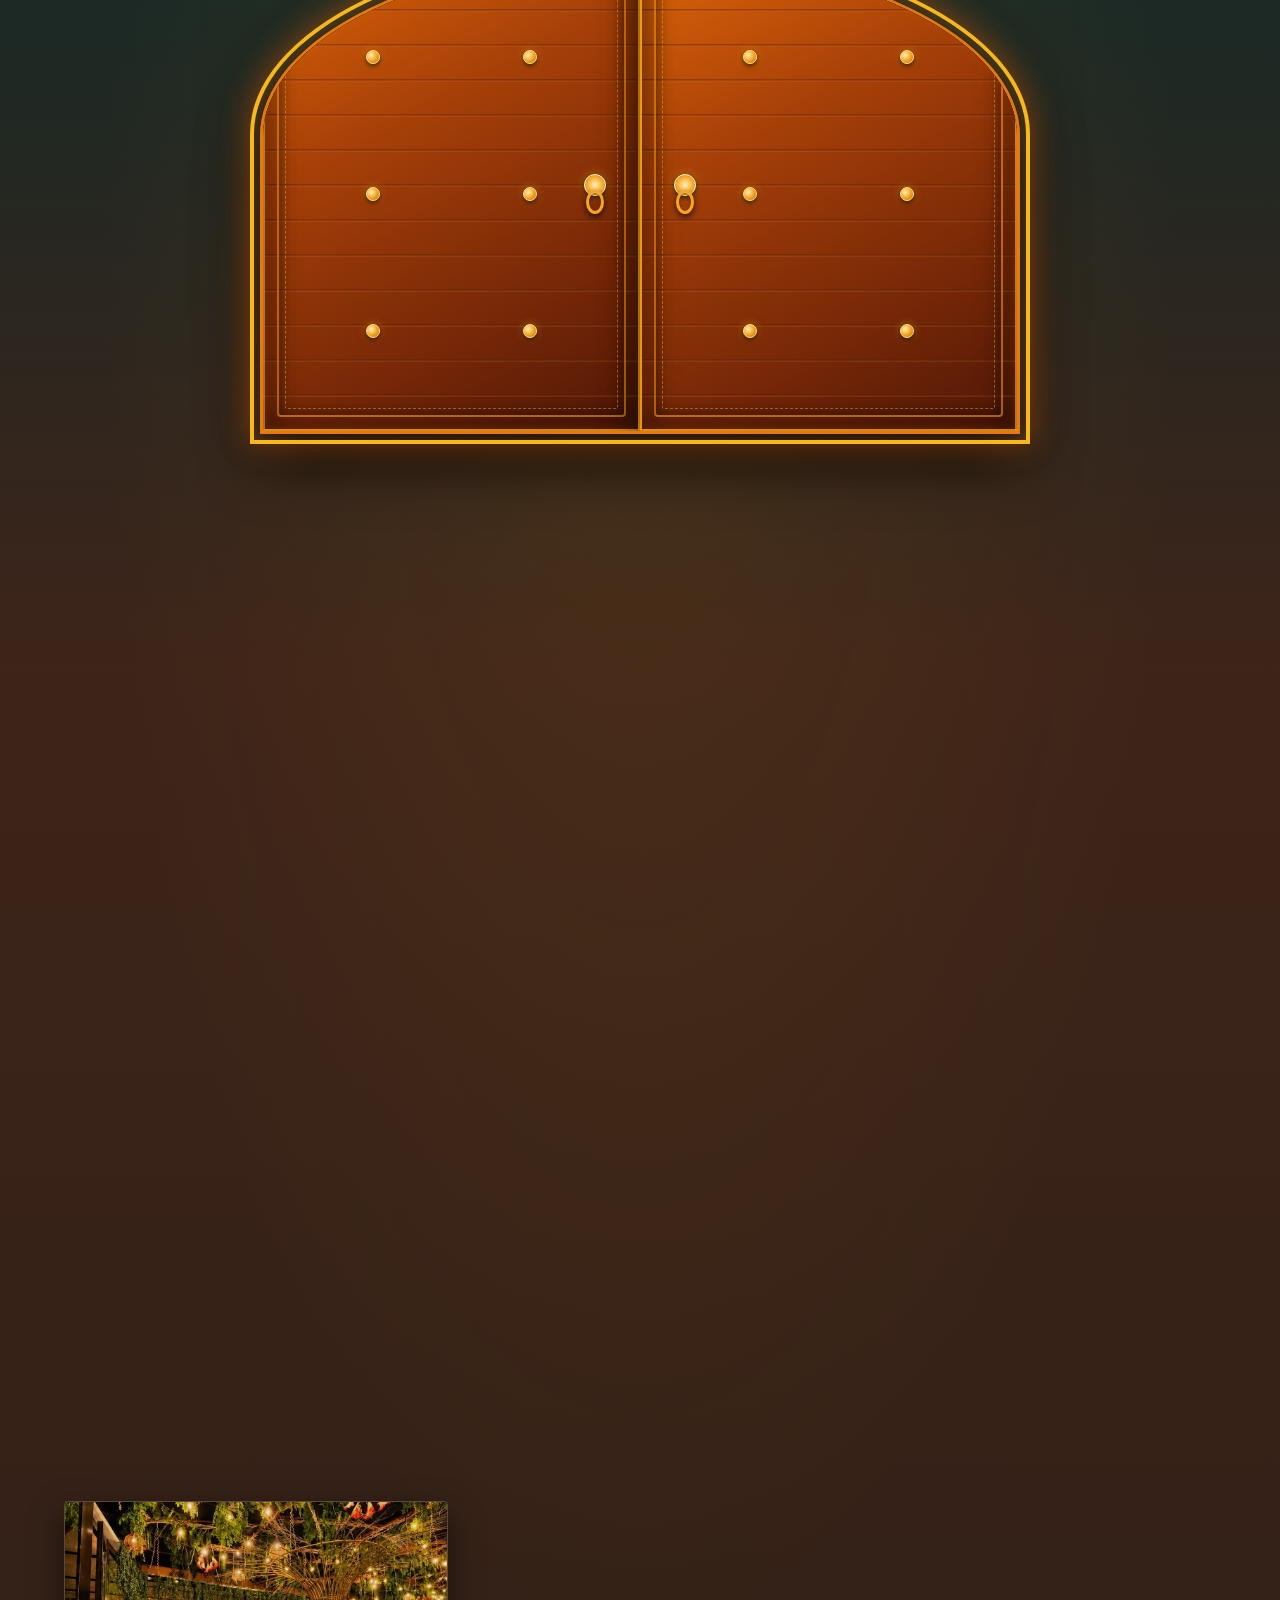
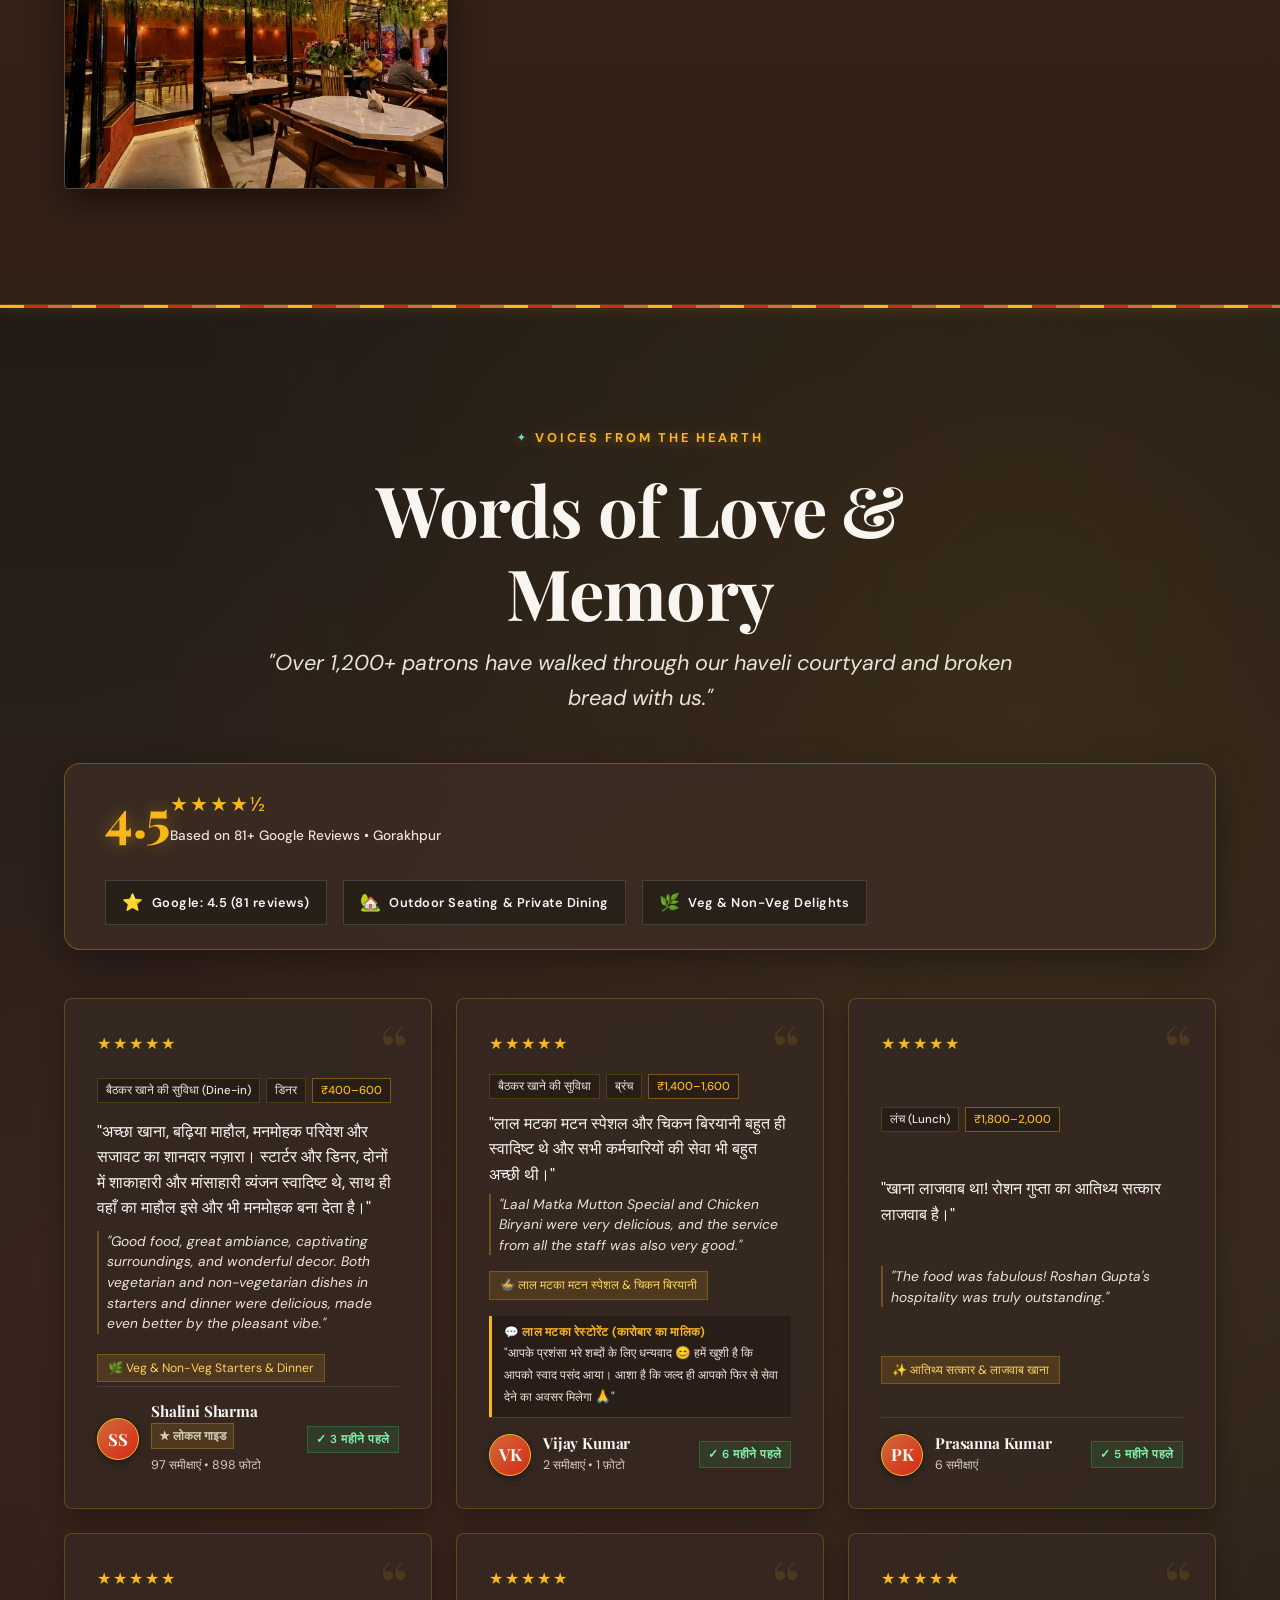
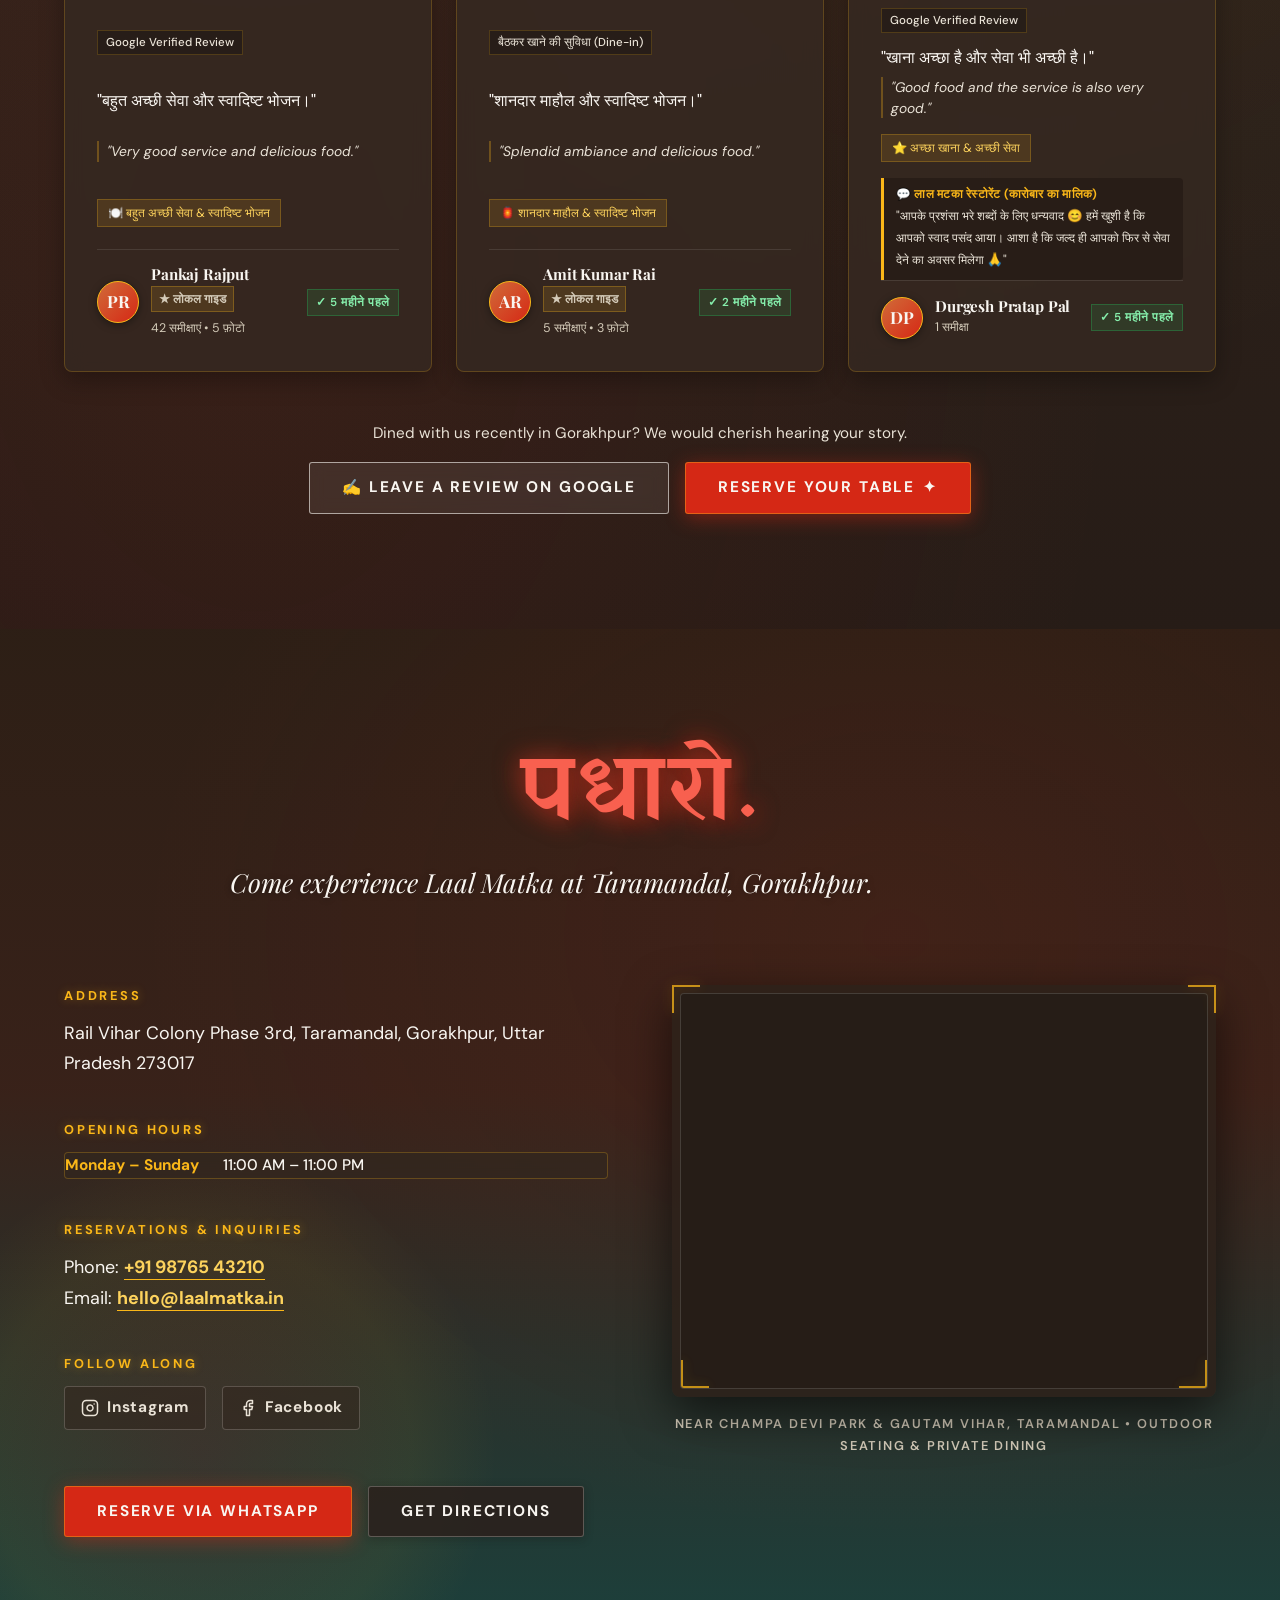
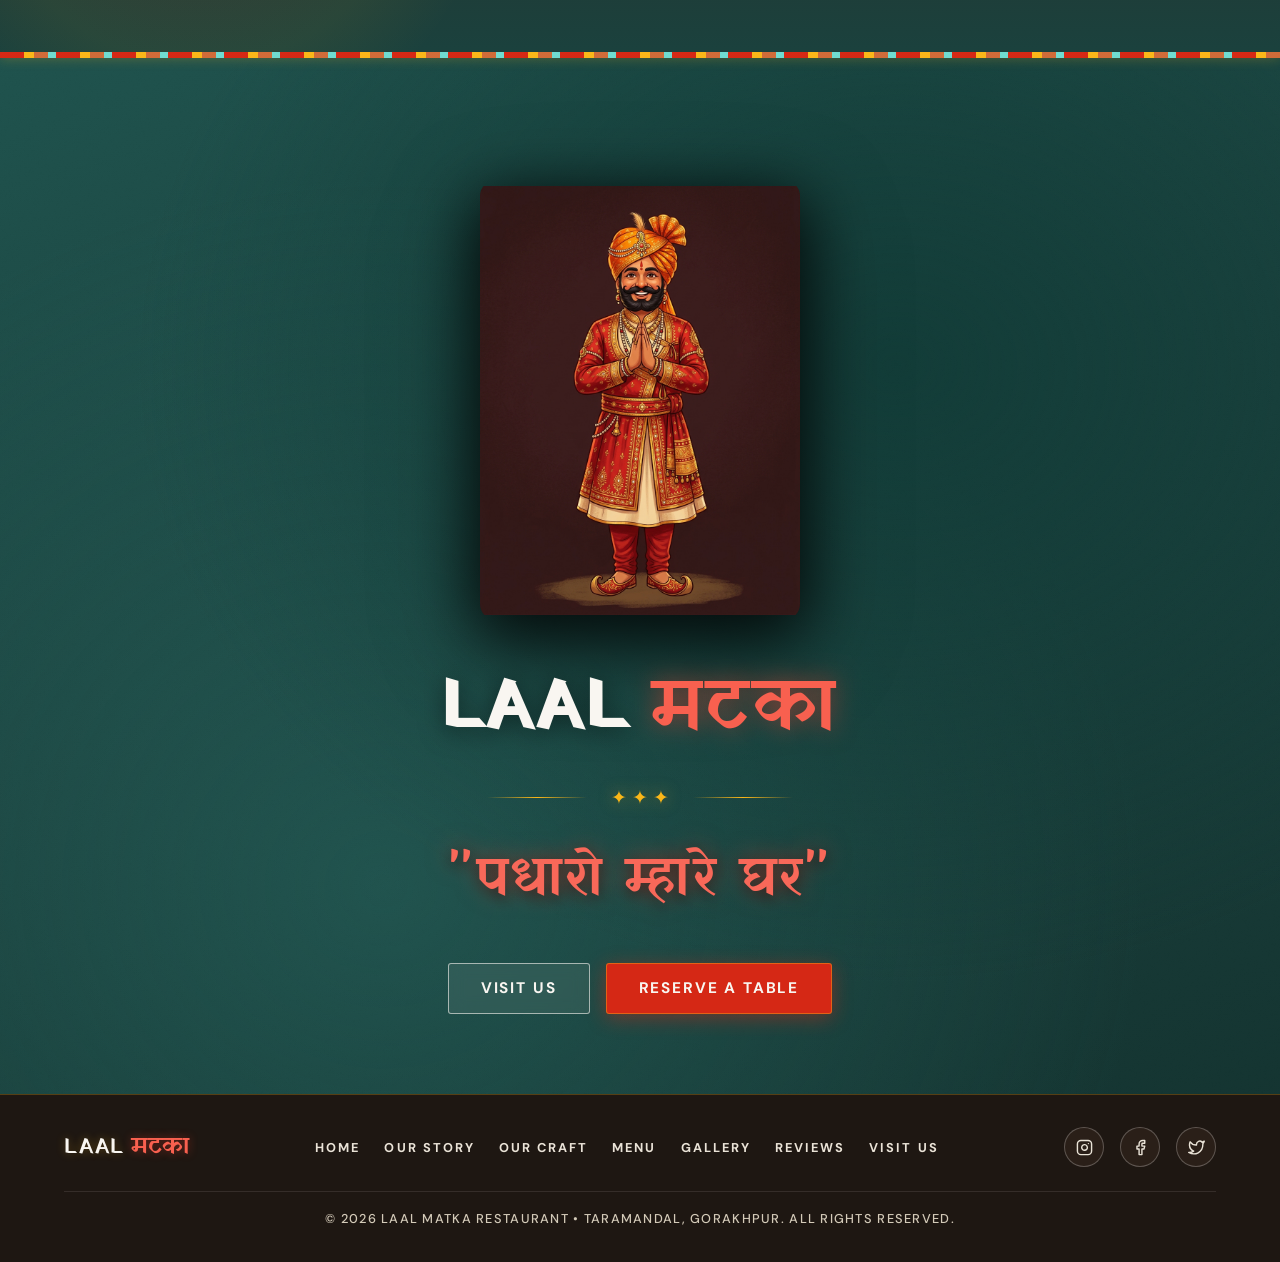
==== commit 3bfe8173: "Clean up menu modal: remove upload buttons and dropzone, maximize page viewing area with instant cli" ====
--- a/index.html
+++ b/index.html
@@ -795,41 +795,21 @@
                   <h3 class="modal-folio-title" id="modal-folio-title">Veg Starters</h3>
                   <p class="modal-folio-desc" id="modal-folio-desc">Crisp pakauras, tender tikkas & clay-fired kebabs</p>
                 </div>
-                
-                <div class="modal-header-actions">
-                  <label for="modal-page-file-input" class="btn btn-primary modal-upload-trigger-btn" id="modal-upload-trigger-btn" title="Upload new image for this menu page">
-                    <span class="upload-icon">📷</span>
-                    <span>Upload Page <span id="modal-upload-page-num">01</span> Image</span>
-                  </label>
-                  <input type="file" id="modal-page-file-input" accept="image/*" style="display: none;" />
-                </div>
               </div>
 
               <div class="modal-folio-divider" aria-hidden="true"></div>
             </div>
 
-            <!-- Menu Page Image Viewer & Dropzone -->
+            <!-- Menu Page Image Viewer -->
             <div class="modal-menu-image-container" id="modal-menu-image-container">
               <div class="modal-image-stage" id="modal-image-stage">
-                <div class="modal-image-wrapper" id="modal-image-wrapper">
+                <div class="modal-image-wrapper" id="modal-image-wrapper" title="Click to view full screen">
                   <img src="images/menu-page-1.jpg" alt="Menu Page Image" class="modal-menu-page-img" id="modal-menu-page-img" loading="eager" />
                   
                   <div class="modal-image-floating-bar">
                     <button type="button" class="btn btn-secondary modal-zoom-btn" id="modal-zoom-btn" title="Click to inspect full resolution">
                       <span>🔍 Zoom Fullscreen</span>
                     </button>
-                    <label for="modal-page-file-input" class="btn btn-secondary modal-replace-btn" title="Choose new image for this page">
-                      <span>🔄 Replace Image</span>
-                    </label>
-                  </div>
-                </div>
-
-                <!-- Dropzone hint -->
-                <div class="modal-page-dropzone" id="modal-page-dropzone">
-                  <div class="dropzone-hint-content">
-                    <span class="dropzone-icon">📥</span>
-                    <p class="dropzone-text">Drag &amp; drop a menu photo here, or <label for="modal-page-file-input" class="dropzone-browse-link">browse from device</label></p>
-                    <span class="dropzone-sub">PNG, JPG, WEBP • Saves instantly to live website</span>
                   </div>
                 </div>
               </div>
@@ -848,9 +828,6 @@
               </div>
 
               <div class="modal-footer-cta-group">
-                <a href="uploader.html" class="btn btn-secondary modal-studio-link" title="Open full bulk uploader" target="_blank">
-                  <span>📁 Studio</span>
-                </a>
                 <a href="#visit" class="btn btn-primary modal-to-menu-btn js-reserve-btn" id="modal-to-menu-btn">
                   <span>RESERVE TABLE</span>
                   <span class="btn-arrow" aria-hidden="true">✦</span>
--- a/css/matka.css
+++ b/css/matka.css
@@ -819,31 +819,6 @@
   margin: 0;
 }
 
-.modal-header-actions {
-  flex-shrink: 0;
-}
-
-.modal-upload-trigger-btn {
-  display: inline-flex;
-  align-items: center;
-  gap: 0.45rem;
-  padding: 0.45rem 1rem;
-  font-size: 0.8rem;
-  font-weight: 600;
-  border-radius: 9999px;
-  cursor: pointer;
-  background: var(--gradient-vermilion, linear-gradient(135deg, #E06943 0%, #C4431E 100%));
-  color: #FFF;
-  border: 1px solid hsla(42, 96%, 54%, 0.4);
-  box-shadow: 0 4px 14px rgba(224, 105, 67, 0.35);
-  transition: transform 0.2s ease, box-shadow 0.2s ease;
-}
-
-.modal-upload-trigger-btn:hover {
-  transform: translateY(-2px);
-  box-shadow: 0 6px 20px rgba(224, 105, 67, 0.5);
-}
-
 .modal-folio-divider {
   width: 100%;
   height: 1.5px;
@@ -851,9 +826,9 @@
   background: linear-gradient(90deg, var(--marigold, #F39C12) 0%, rgba(243, 156, 18, 0.2) 80%, transparent 100%);
 }
 
-/* ── Menu Page Image Viewer & Dropzone ─────────────────────── */
+/* ── Menu Page Image Viewer ────────────────────────────────── */
 .modal-menu-image-container {
-  padding: 0.5rem 1.75rem 1rem 1.75rem;
+  padding: 0.5rem 1.75rem 0.75rem 1.75rem;
   overflow-y: auto;
   display: flex;
   flex-direction: column;
@@ -875,13 +850,13 @@
   display: flex;
   flex-direction: column;
   align-items: center;
-  gap: 1rem;
+  justify-content: center;
 }
 
 .modal-image-wrapper {
   position: relative;
   width: 100%;
-  max-width: 620px;
+  max-width: 680px;
   border-radius: 14px;
   overflow: hidden;
   border: 1px solid rgba(243, 156, 18, 0.35);
@@ -890,12 +865,19 @@
   display: flex;
   justify-content: center;
   align-items: center;
+  cursor: zoom-in;
+  transition: border-color 0.3s ease, box-shadow 0.3s ease, transform 0.2s ease;
+}
+
+.modal-image-wrapper:hover {
+  border-color: var(--marigold, #F39C12);
+  box-shadow: 0 20px 48px rgba(0, 0, 0, 0.85), 0 0 30px rgba(243, 156, 18, 0.2);
 }
 
 .modal-menu-page-img {
   width: 100%;
   height: auto;
-  max-height: 52vh;
+  max-height: 68vh;
   object-fit: contain;
   display: block;
   transition: transform 0.2s ease;
@@ -903,7 +885,7 @@
 
 .modal-image-floating-bar {
   position: absolute;
-  bottom: 12px;
+  bottom: 14px;
   left: 50%;
   transform: translateX(-50%);
   display: flex;
@@ -911,88 +893,33 @@
   background: rgba(18, 9, 6, 0.88);
   backdrop-filter: blur(10px);
   -webkit-backdrop-filter: blur(10px);
-  padding: 0.4rem 0.75rem;
+  padding: 0.4rem 0.85rem;
   border-radius: 9999px;
   border: 1px solid rgba(243, 156, 18, 0.35);
   box-shadow: 0 6px 20px rgba(0, 0, 0, 0.6);
   z-index: 5;
-}
-
-.modal-zoom-btn,
-.modal-replace-btn {
-  background: rgba(255, 255, 255, 0.08);
-  border: 1px solid rgba(243, 156, 18, 0.3);
+  pointer-events: auto;
+}
+
+.modal-zoom-btn {
+  background: transparent;
+  border: none;
   color: var(--ivory, #FAF3E0);
-  font-size: 0.76rem;
-  padding: 0.35rem 0.75rem;
+  font-size: 0.78rem;
+  padding: 0.2rem 0.6rem;
   border-radius: 9999px;
   cursor: pointer;
   transition: all 0.2s ease;
   white-space: nowrap;
 }
 
-.modal-zoom-btn:hover,
-.modal-replace-btn:hover {
-  background: var(--marigold, #F39C12);
-  color: #1A0D08;
-  border-color: var(--marigold, #F39C12);
-  font-weight: 600;
-}
-
-/* Modal Page Dropzone */
-.modal-page-dropzone {
-  width: 100%;
-  max-width: 620px;
-  border: 2px dashed rgba(243, 156, 18, 0.35);
-  border-radius: 12px;
-  padding: 0.85rem 1.25rem;
-  text-align: center;
-  background: rgba(243, 156, 18, 0.04);
-  transition: all 0.2s ease;
-}
-
-.modal-page-dropzone.is-dragover {
-  border-color: var(--marigold, #F39C12);
-  background: rgba(243, 156, 18, 0.14);
-  transform: scale(1.01);
-}
-
-.dropzone-hint-content {
-  display: flex;
-  flex-direction: column;
-  align-items: center;
-  gap: 0.25rem;
-}
-
-.dropzone-icon {
-  font-size: 1.3rem;
-}
-
-.dropzone-text {
-  font-size: 0.82rem;
-  color: var(--ivory, #FAF3E0);
-  margin: 0;
-}
-
-.dropzone-browse-link {
+.modal-zoom-btn:hover {
   color: var(--marigold, #F39C12);
-  text-decoration: underline;
-  cursor: pointer;
-  font-weight: 600;
-}
-
-.dropzone-browse-link:hover {
-  color: #FFF;
-}
-
-.dropzone-sub {
-  font-size: 0.7rem;
-  color: rgba(250, 243, 224, 0.6);
 }
 
 /* Modal Footer */
 .modal-folio-footer {
-  padding: 0.9rem 1.75rem;
+  padding: 0.85rem 1.75rem;
   border-top: 1px solid rgba(243, 156, 18, 0.2);
   background: rgba(20, 10, 7, 0.7);
   display: flex;
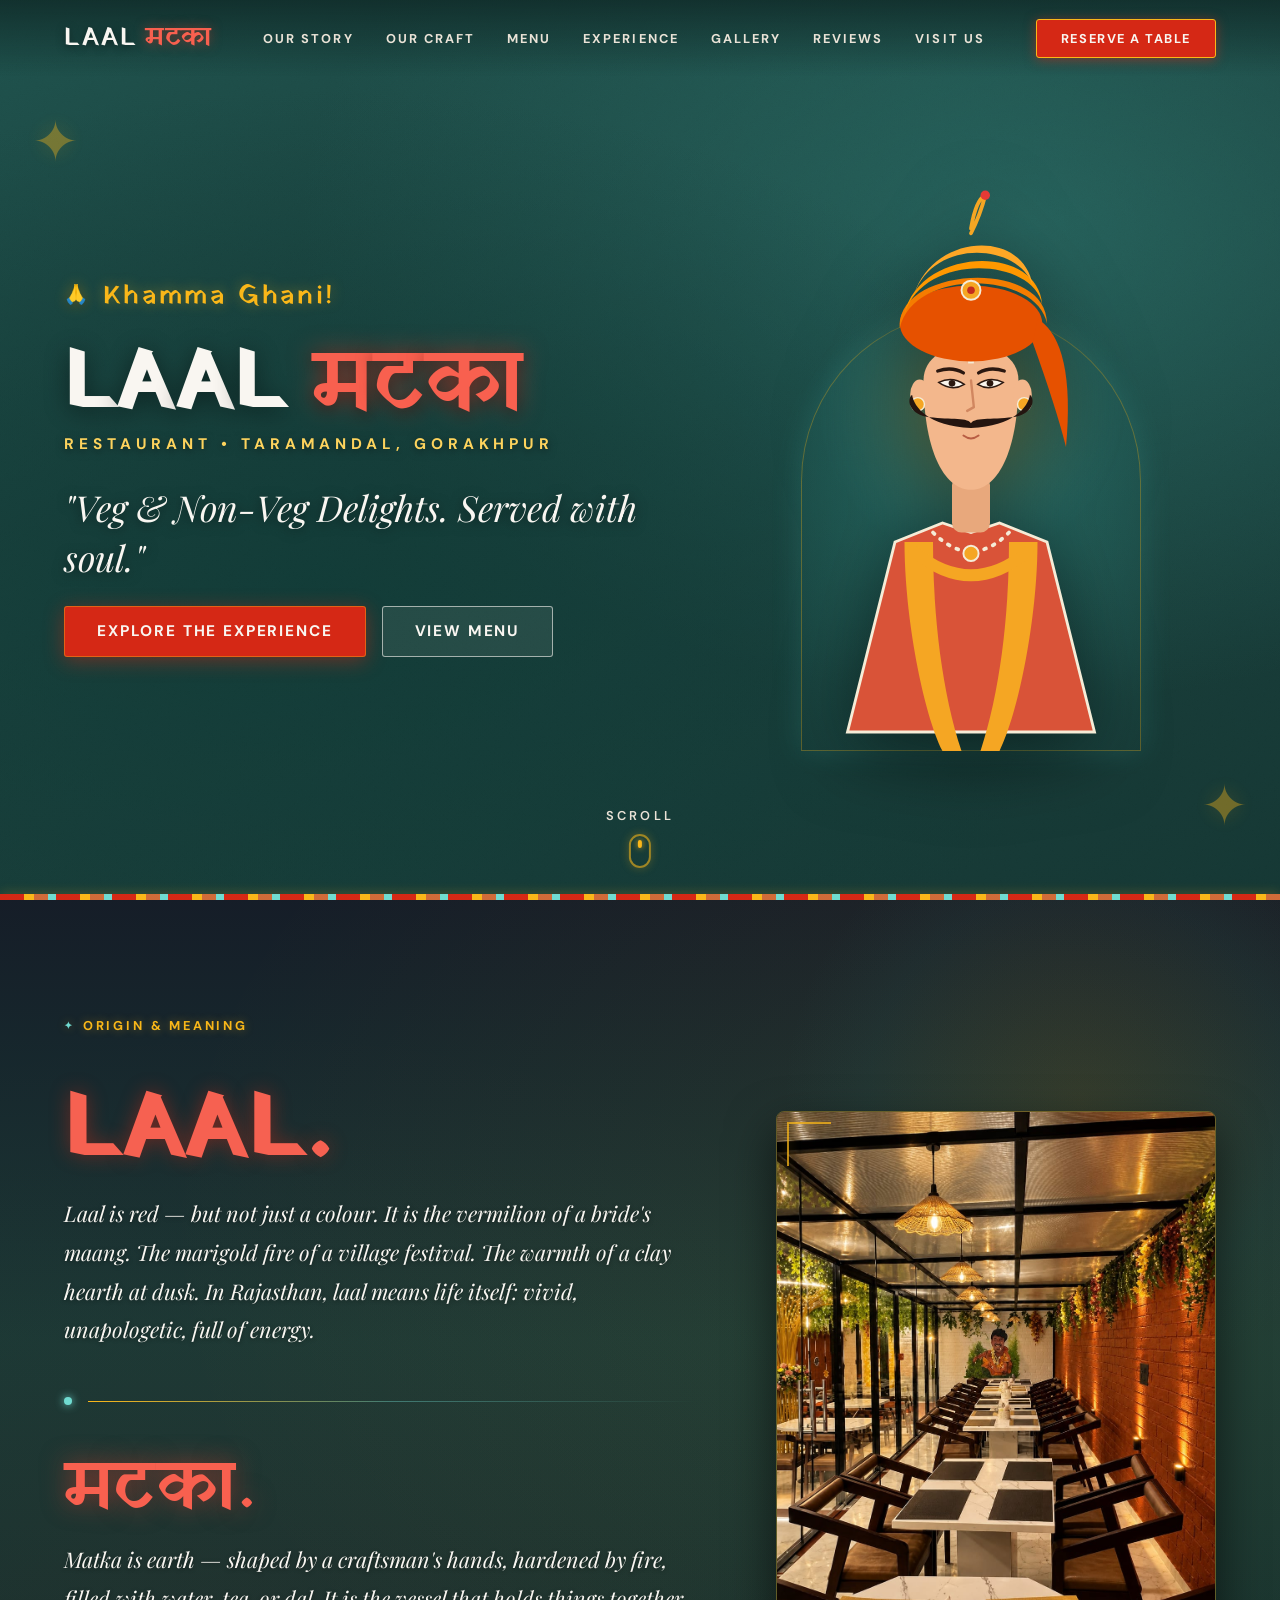
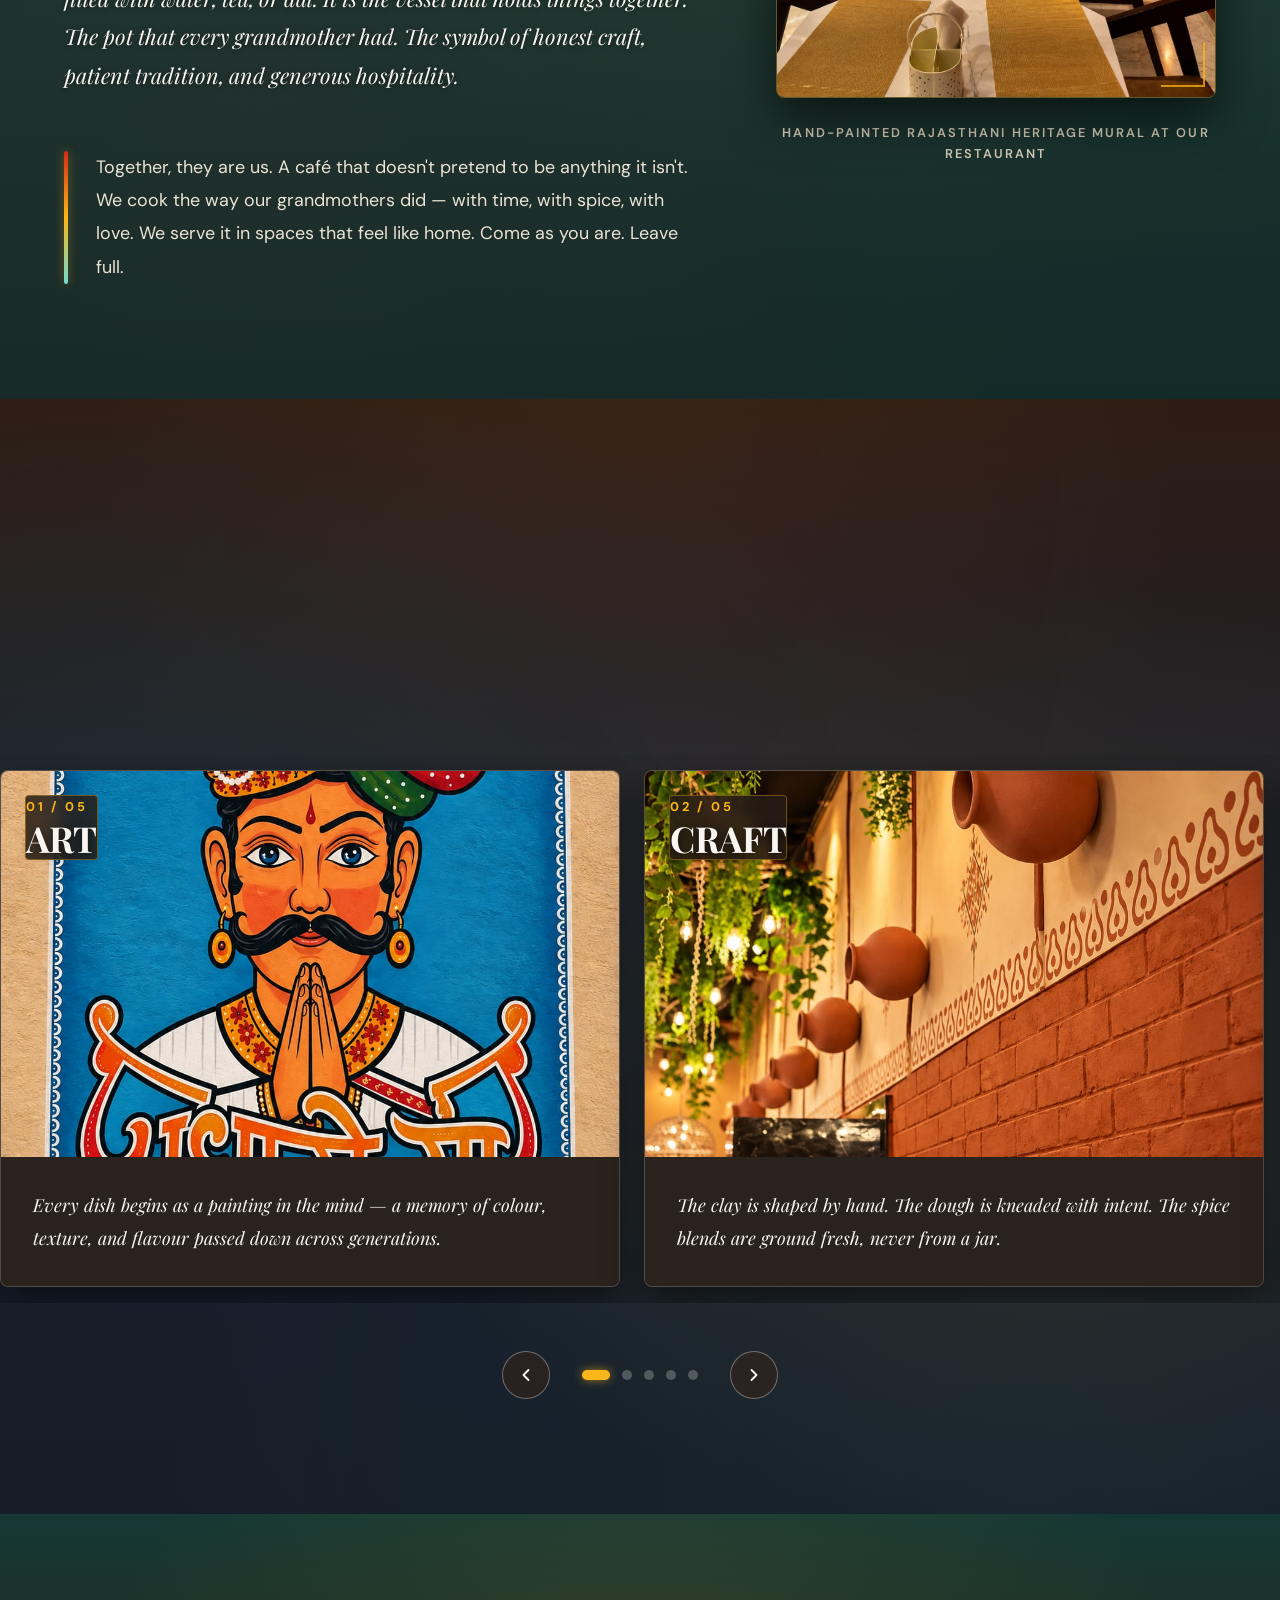
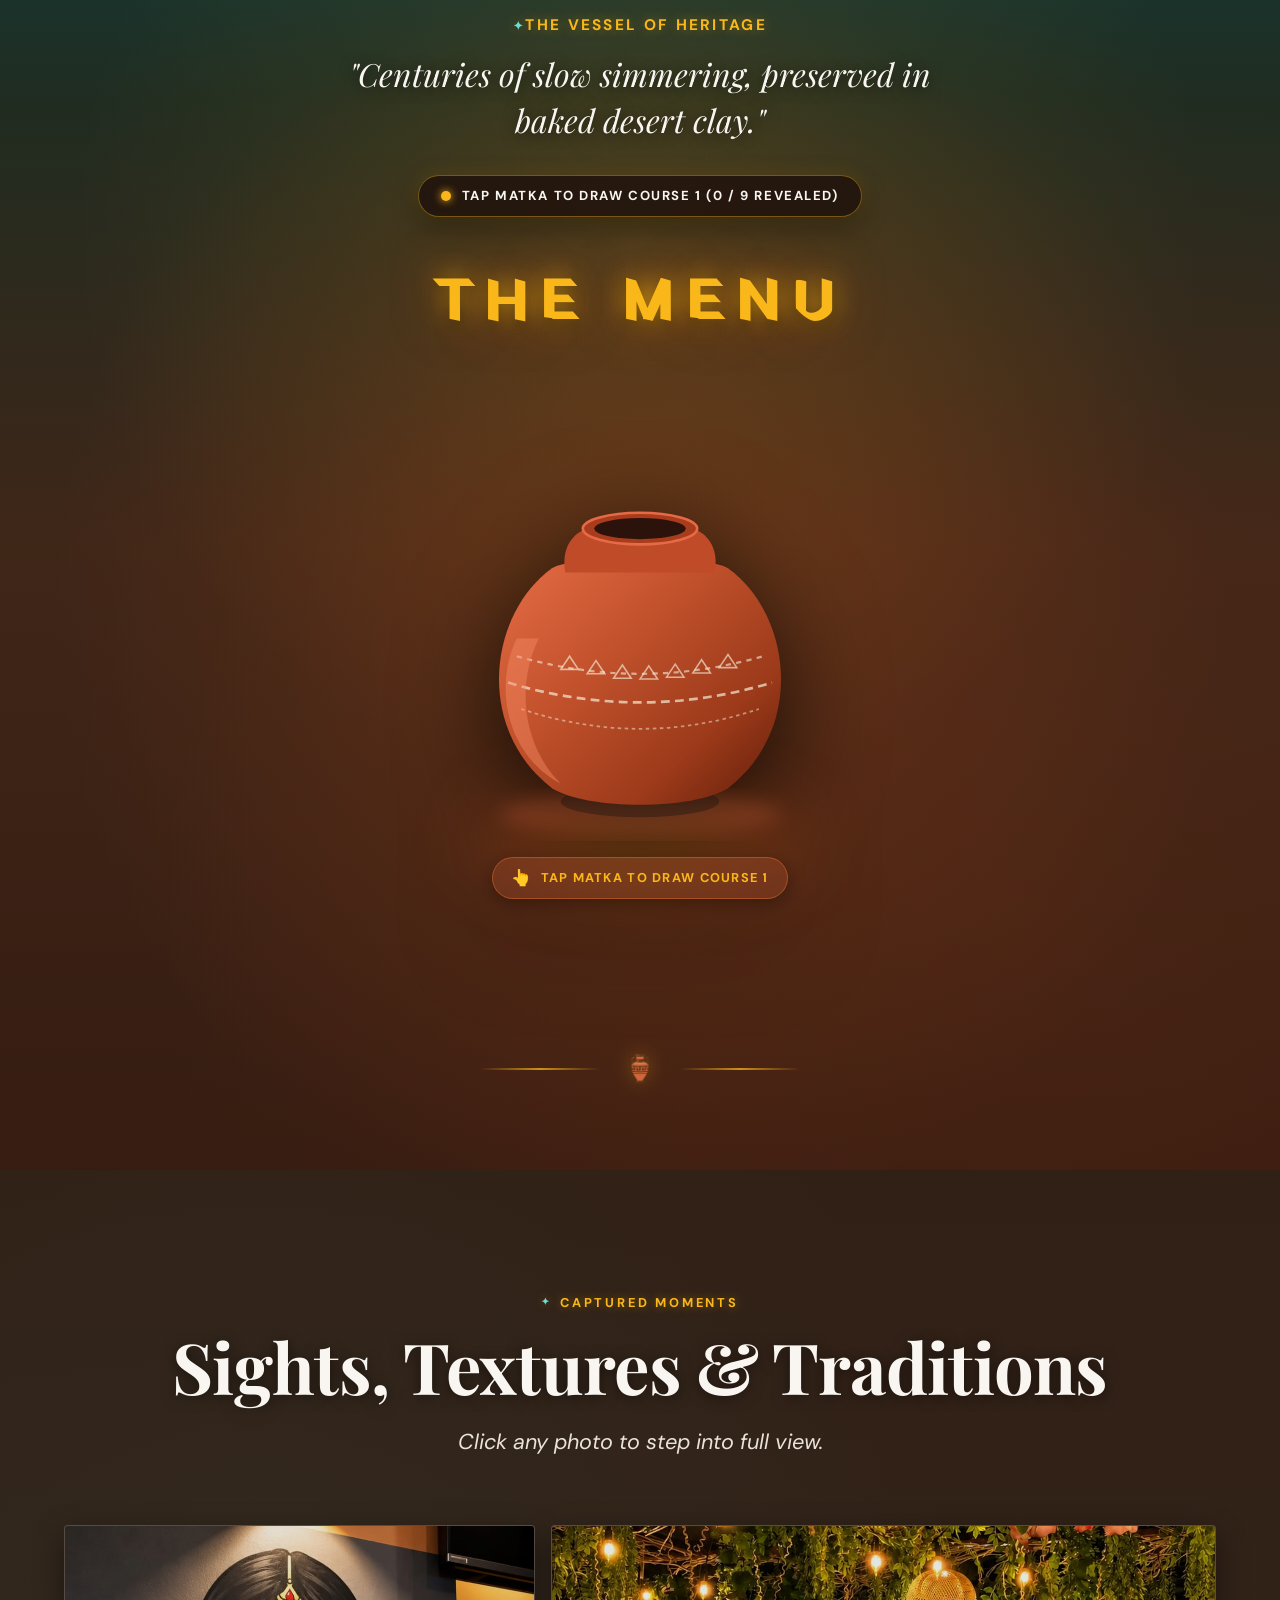
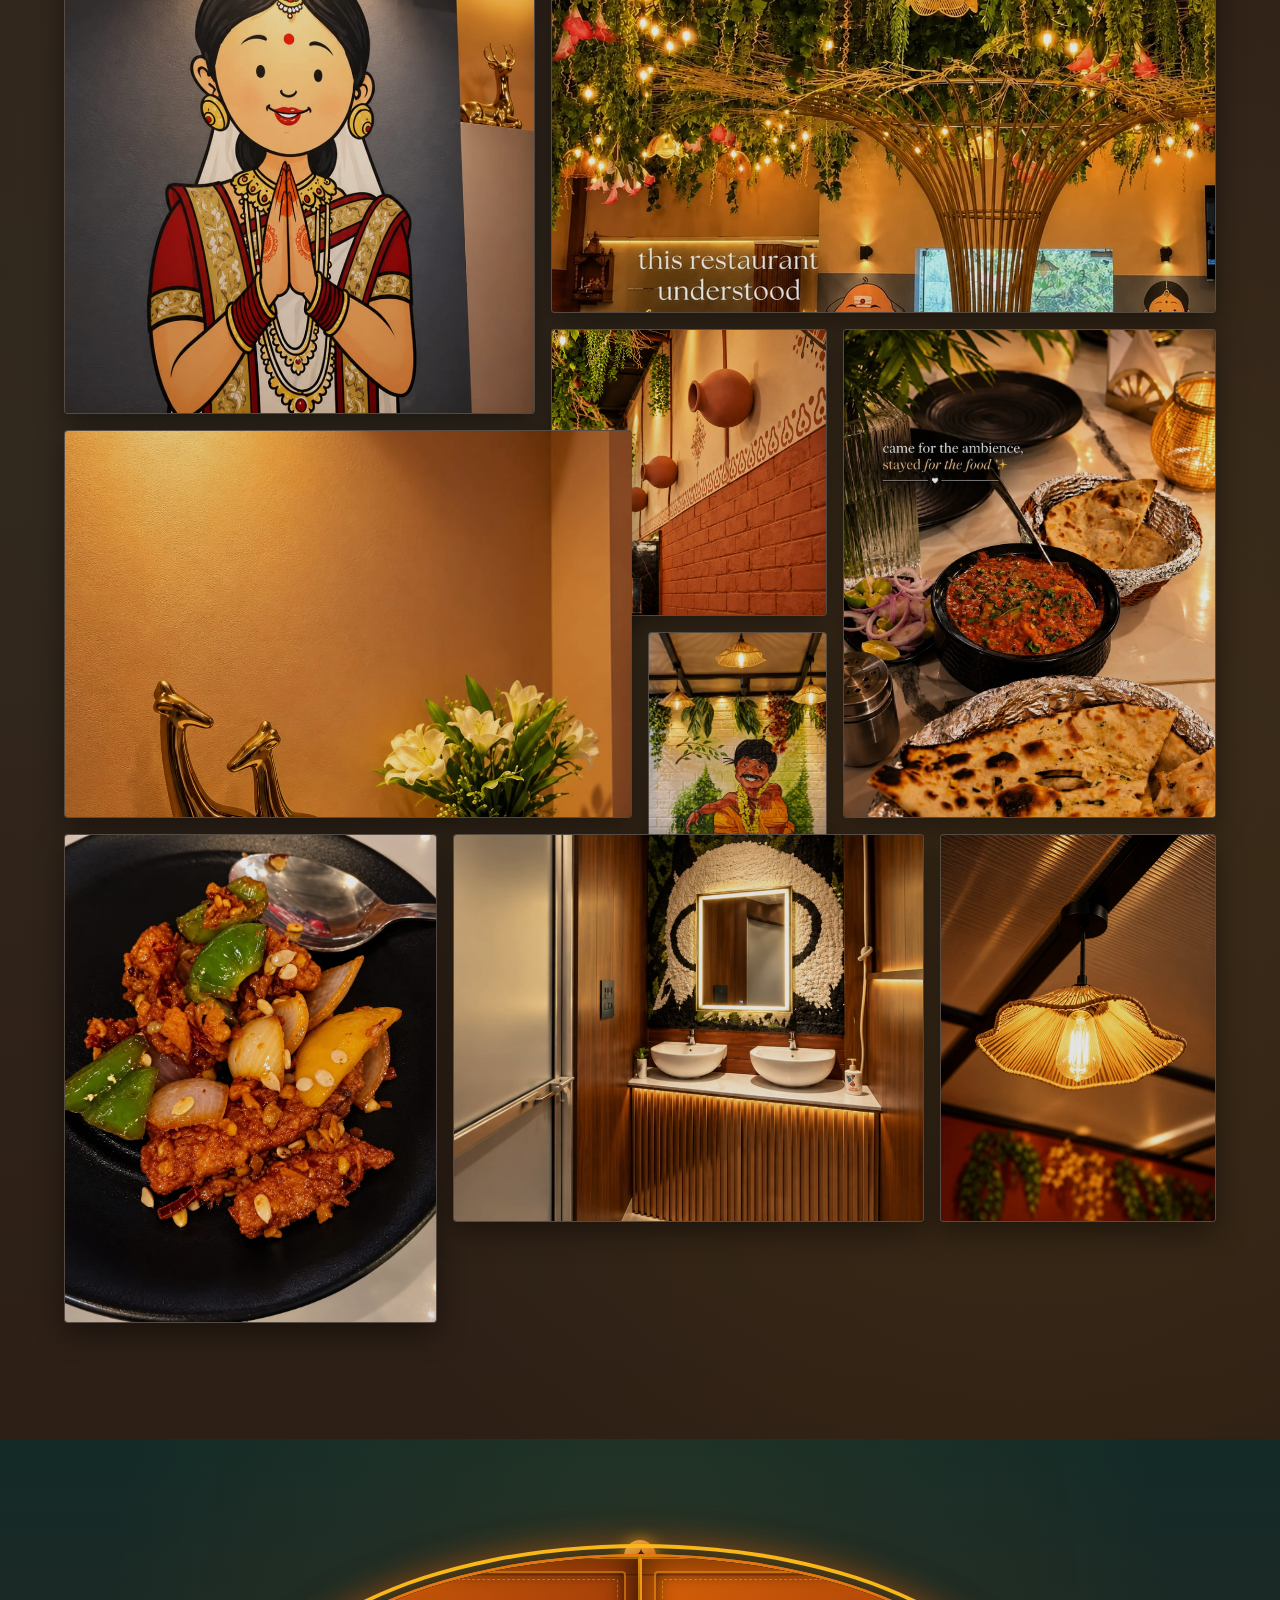
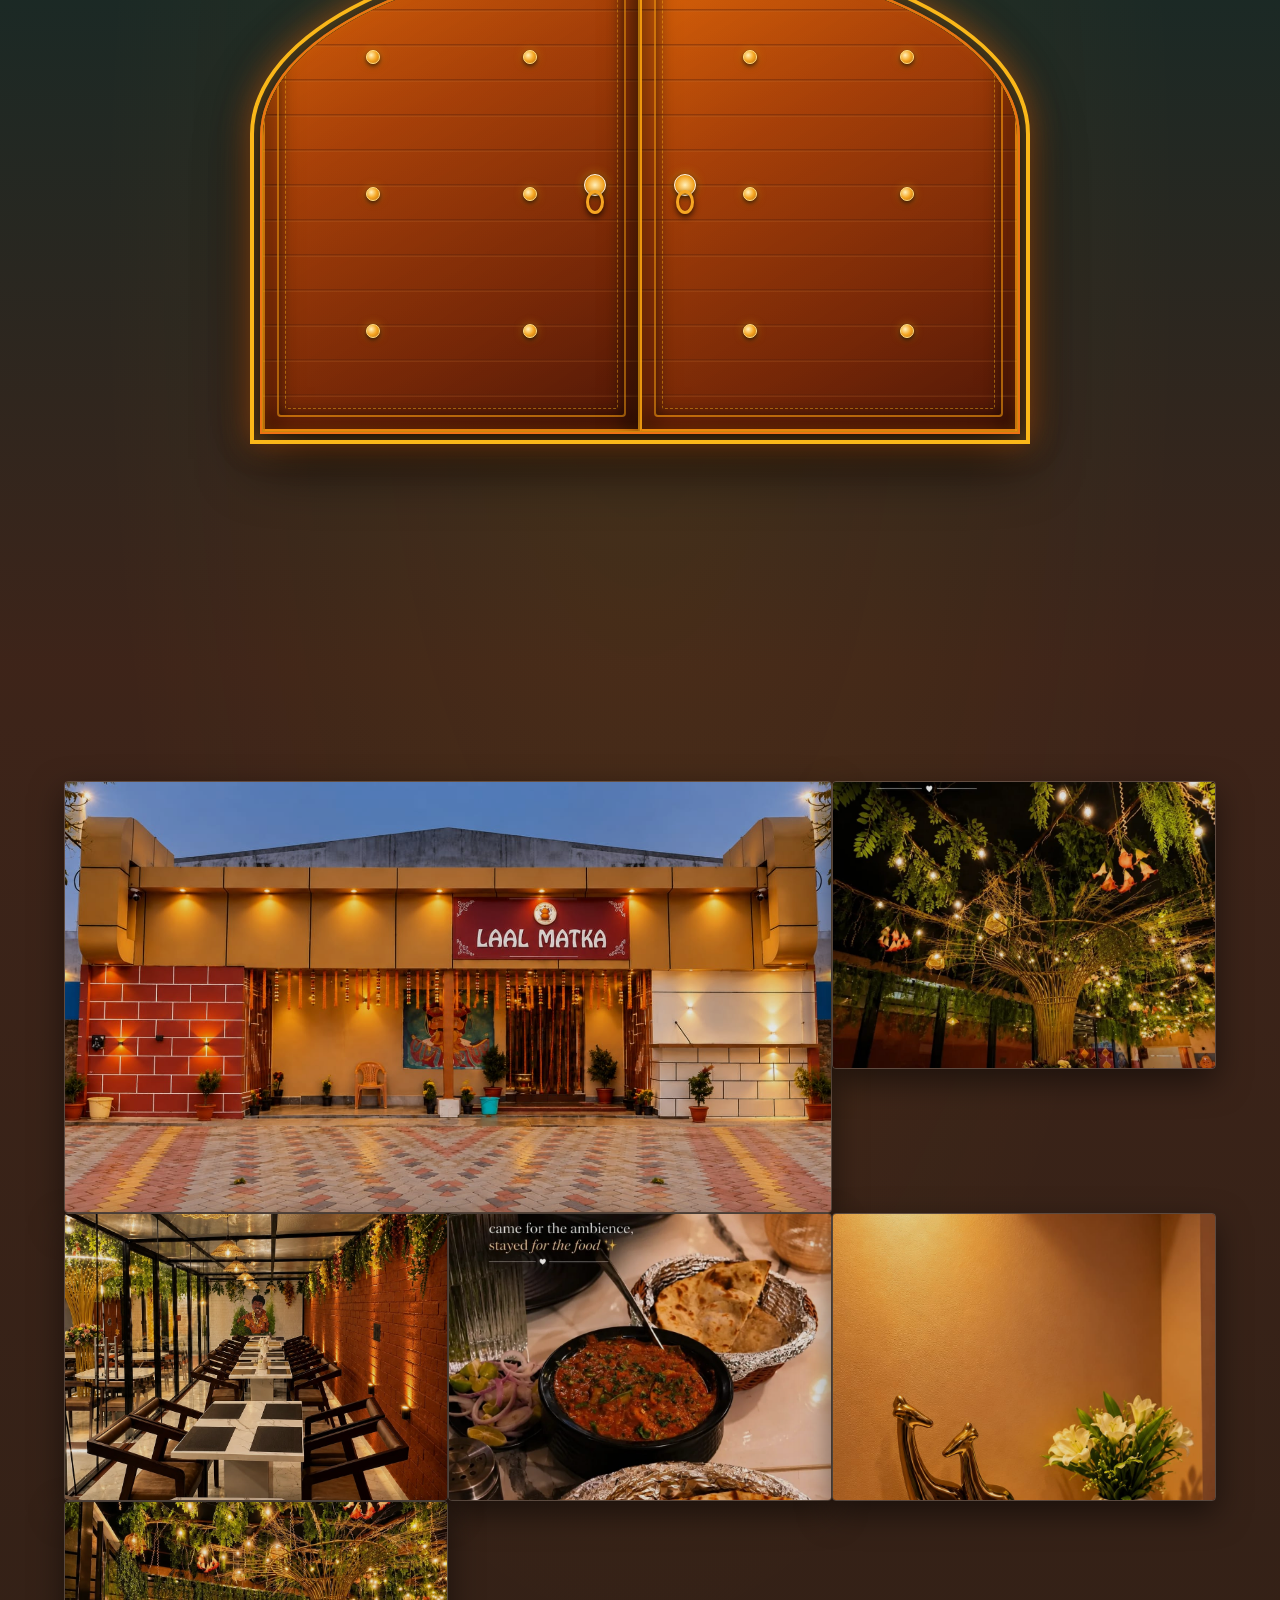
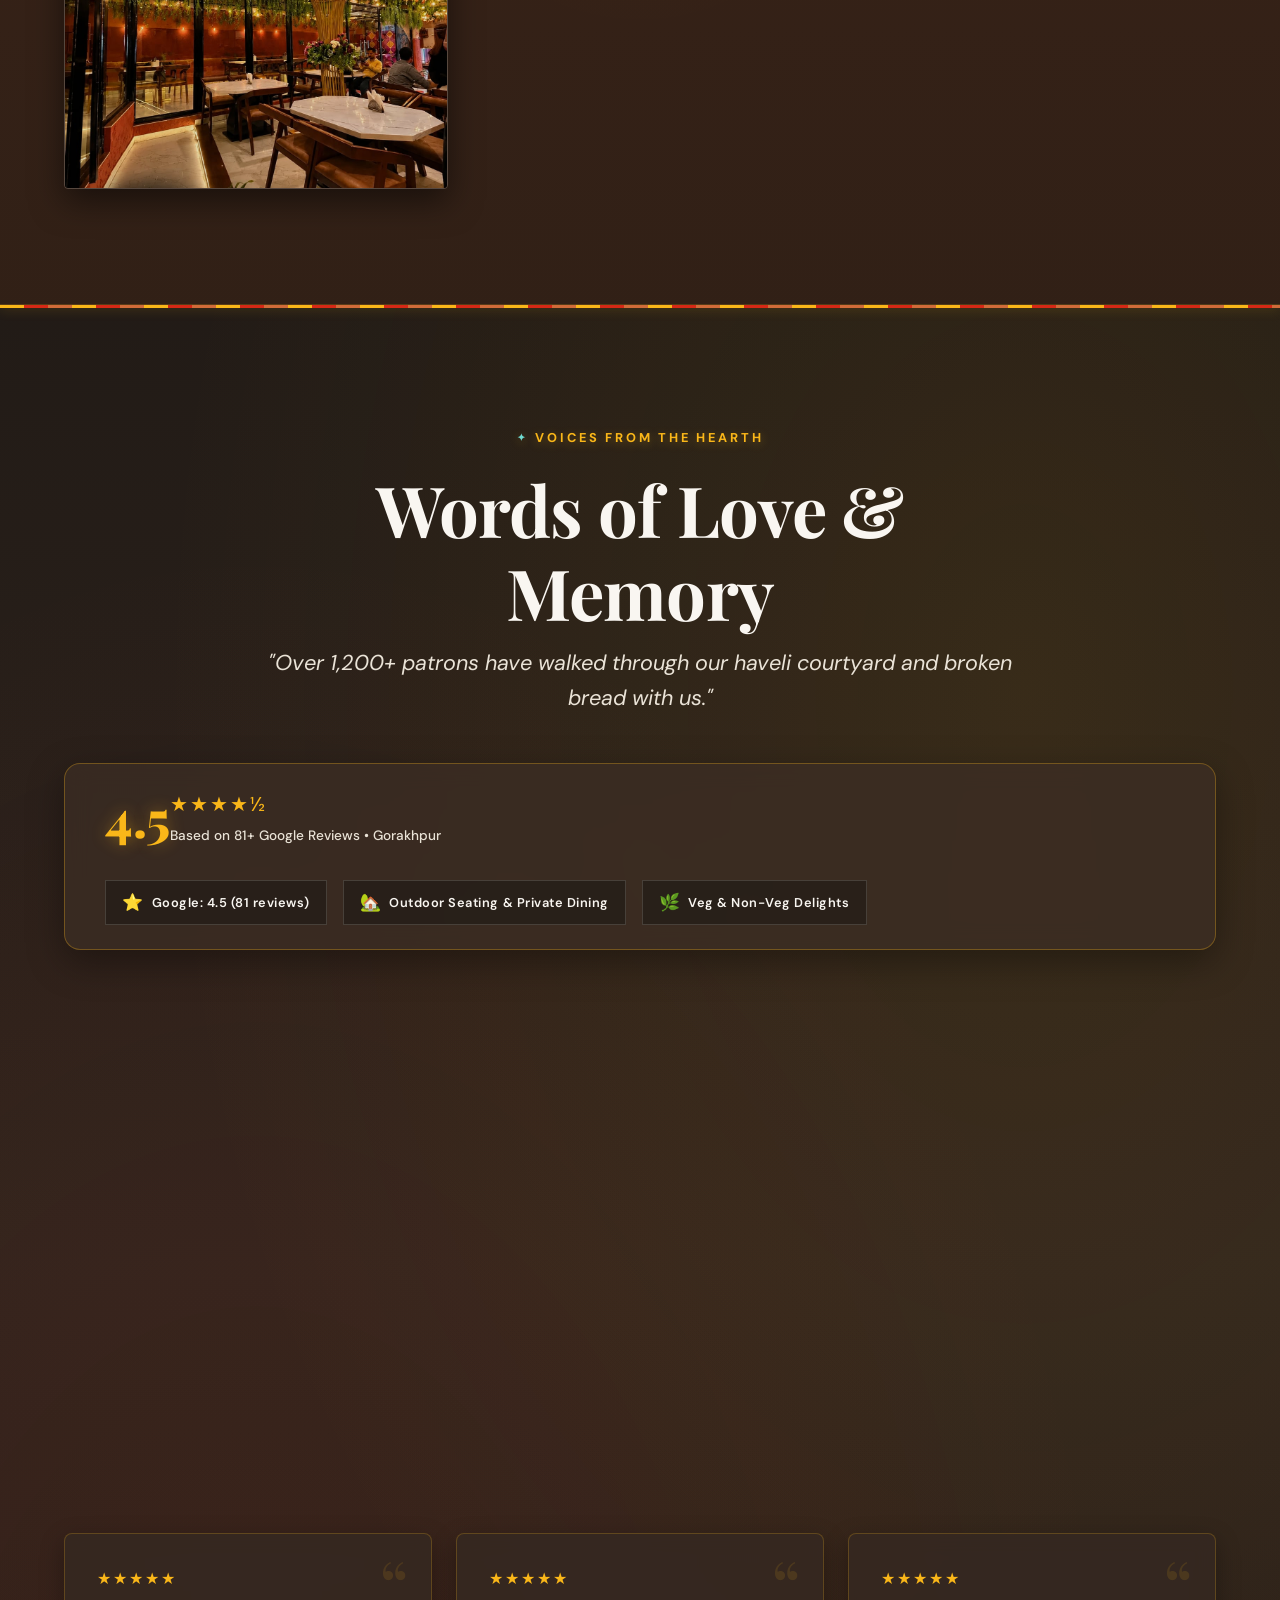
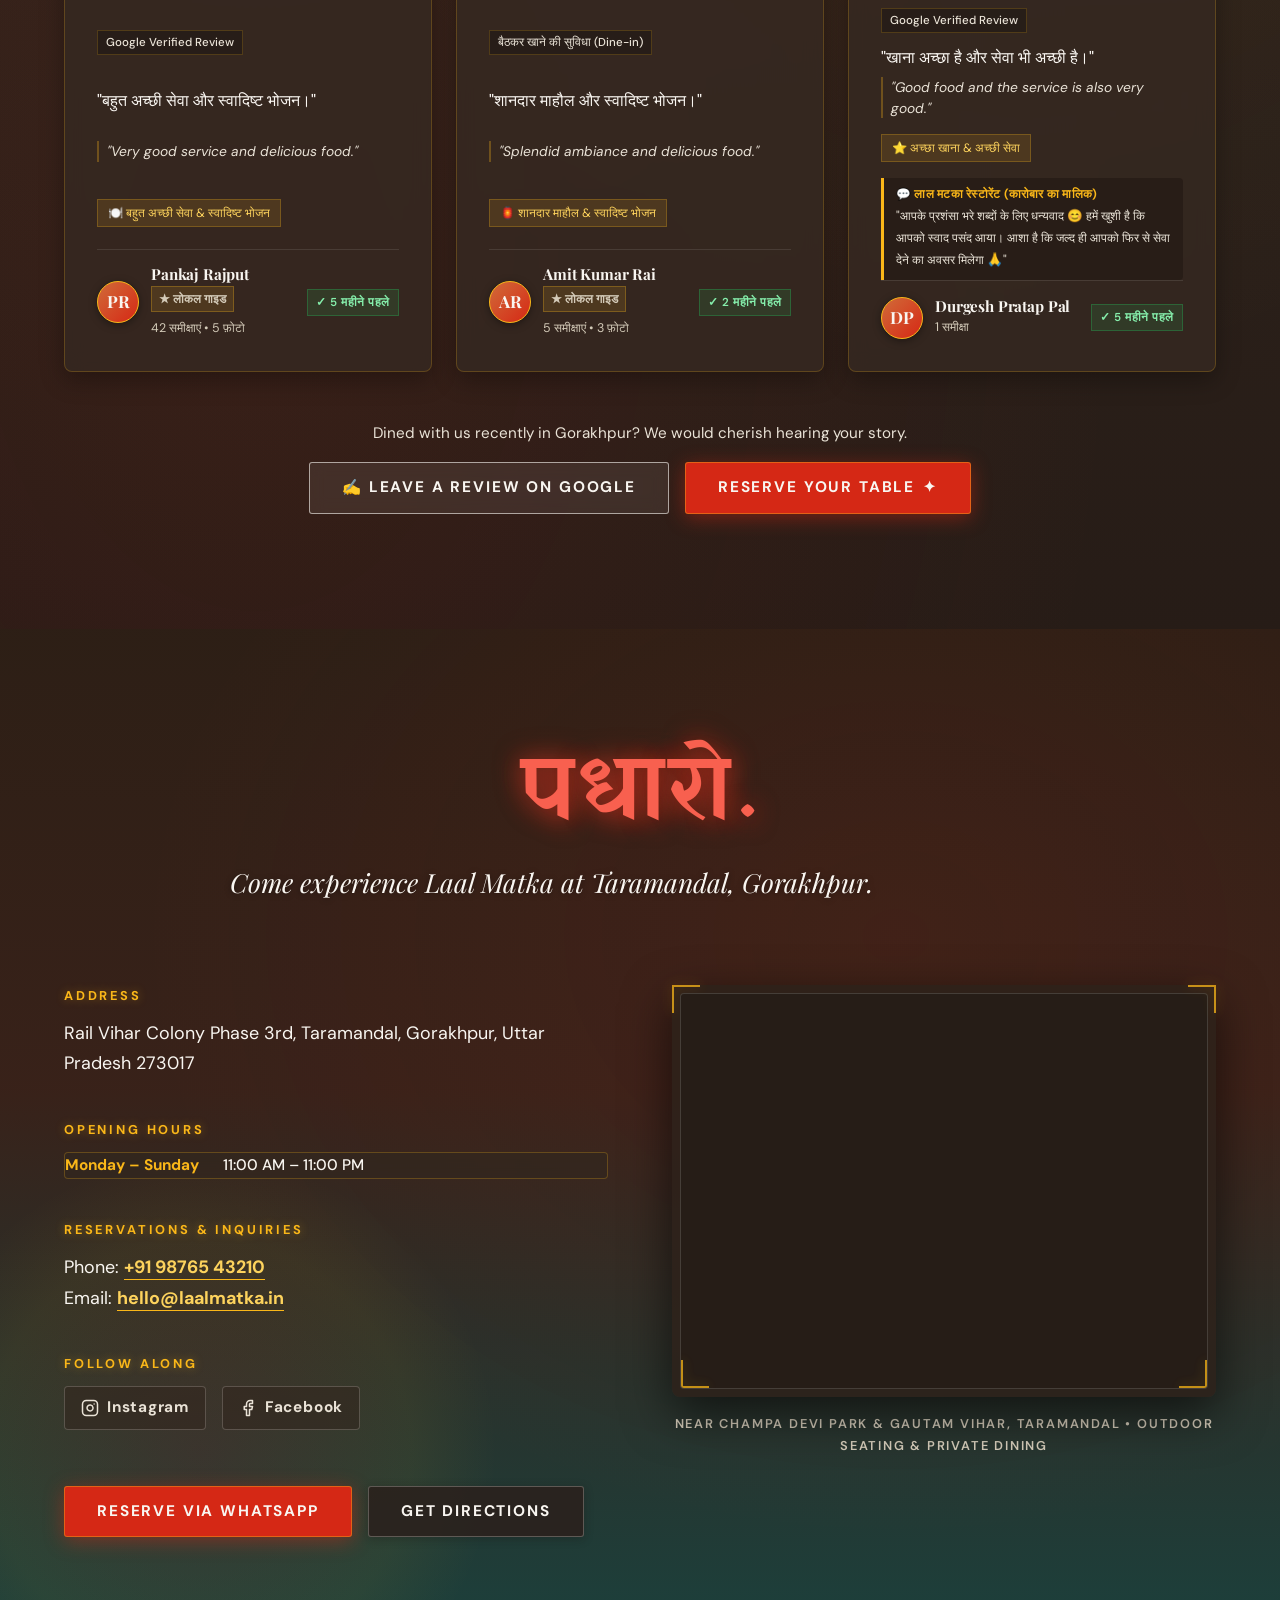
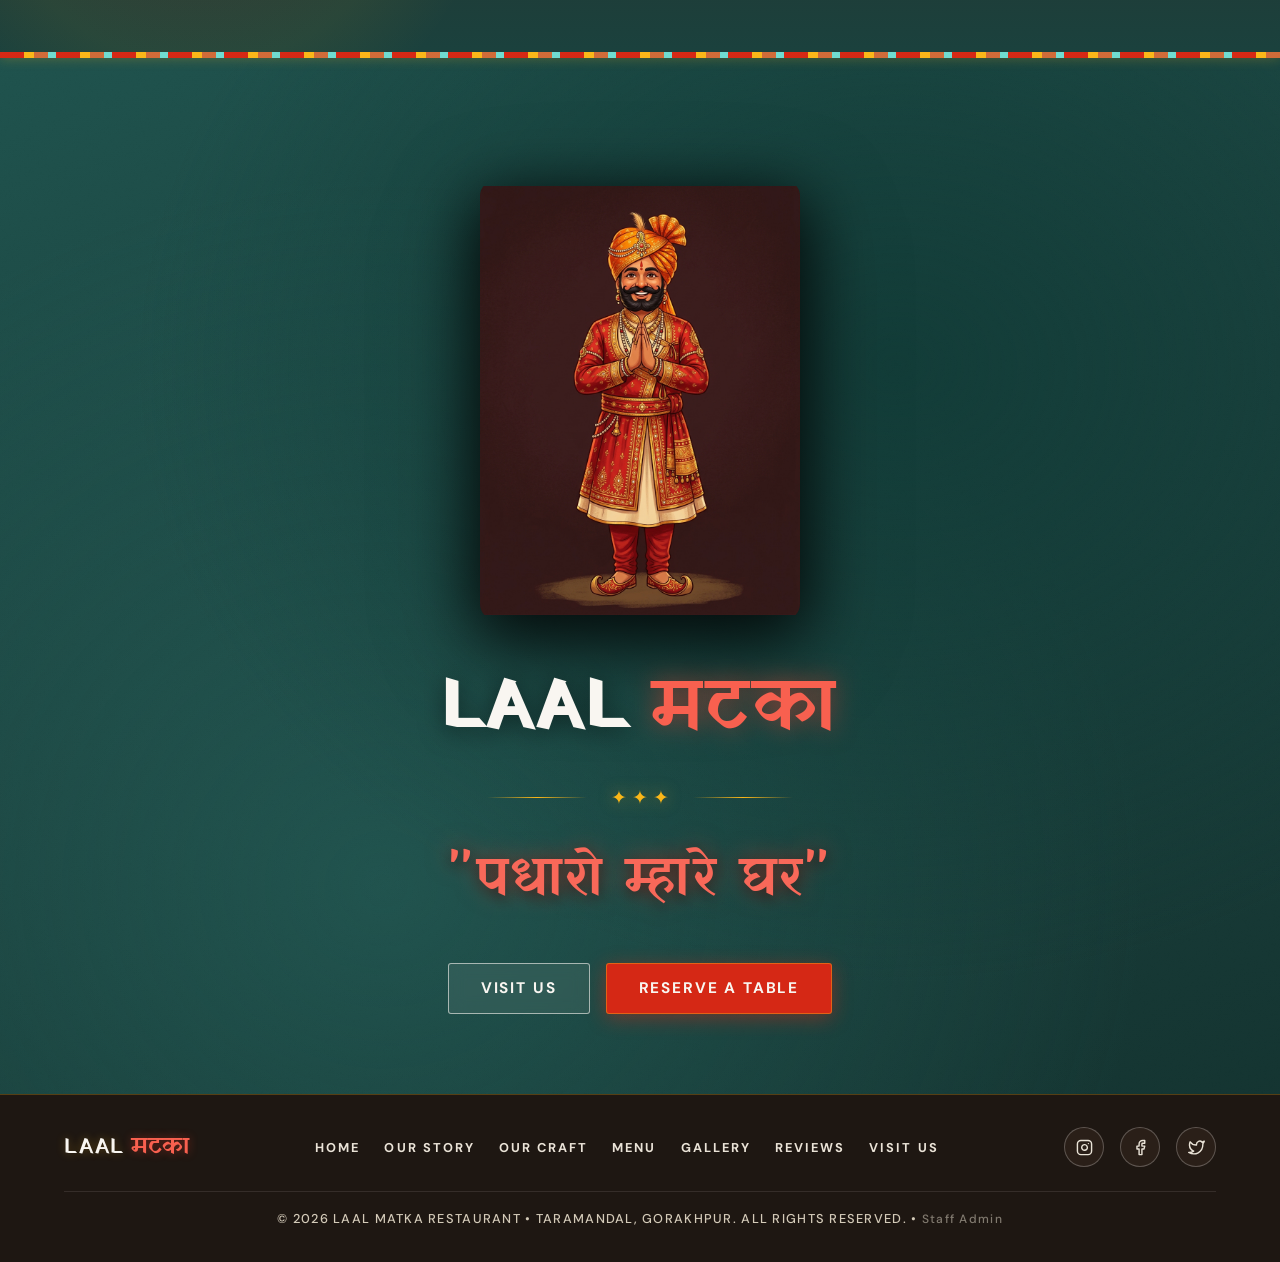
==== commit d9a94b88: "Remove public upload buttons and create secure Admin Studio CMS portal for managing all images, menu" ====
--- a/index.html
+++ b/index.html
@@ -1470,16 +1470,10 @@
 
     <div class="footer-copyright">
       &copy; <span id="current-year">2026</span> LAAL MATKA RESTAURANT • TARAMANDAL, GORAKHPUR. ALL RIGHTS RESERVED.
+      <span class="footer-admin-sep"> • </span>
+      <a href="admin.html" class="footer-admin-link" title="Management & Admin Portal" style="color: rgba(250, 243, 224, 0.45); text-decoration: none; font-size: 0.75rem; transition: color 0.2s ease;">Staff Admin</a>
     </div>
   </footer>
-
-  <!-- Floating Asset Uploader Shortcut -->
-  <aside class="floating-asset-btn-wrap" aria-label="Asset Management">
-    <a href="uploader.html" class="floating-asset-btn" title="Open Image Uploader & Asset Studio">
-      <span class="fab-icon">📸</span>
-      <span class="fab-text">Upload / Manage Images</span>
-    </a>
-  </aside>
 
   <!-- Script Modules -->
   <script type="module" src="js/main.js"></script>
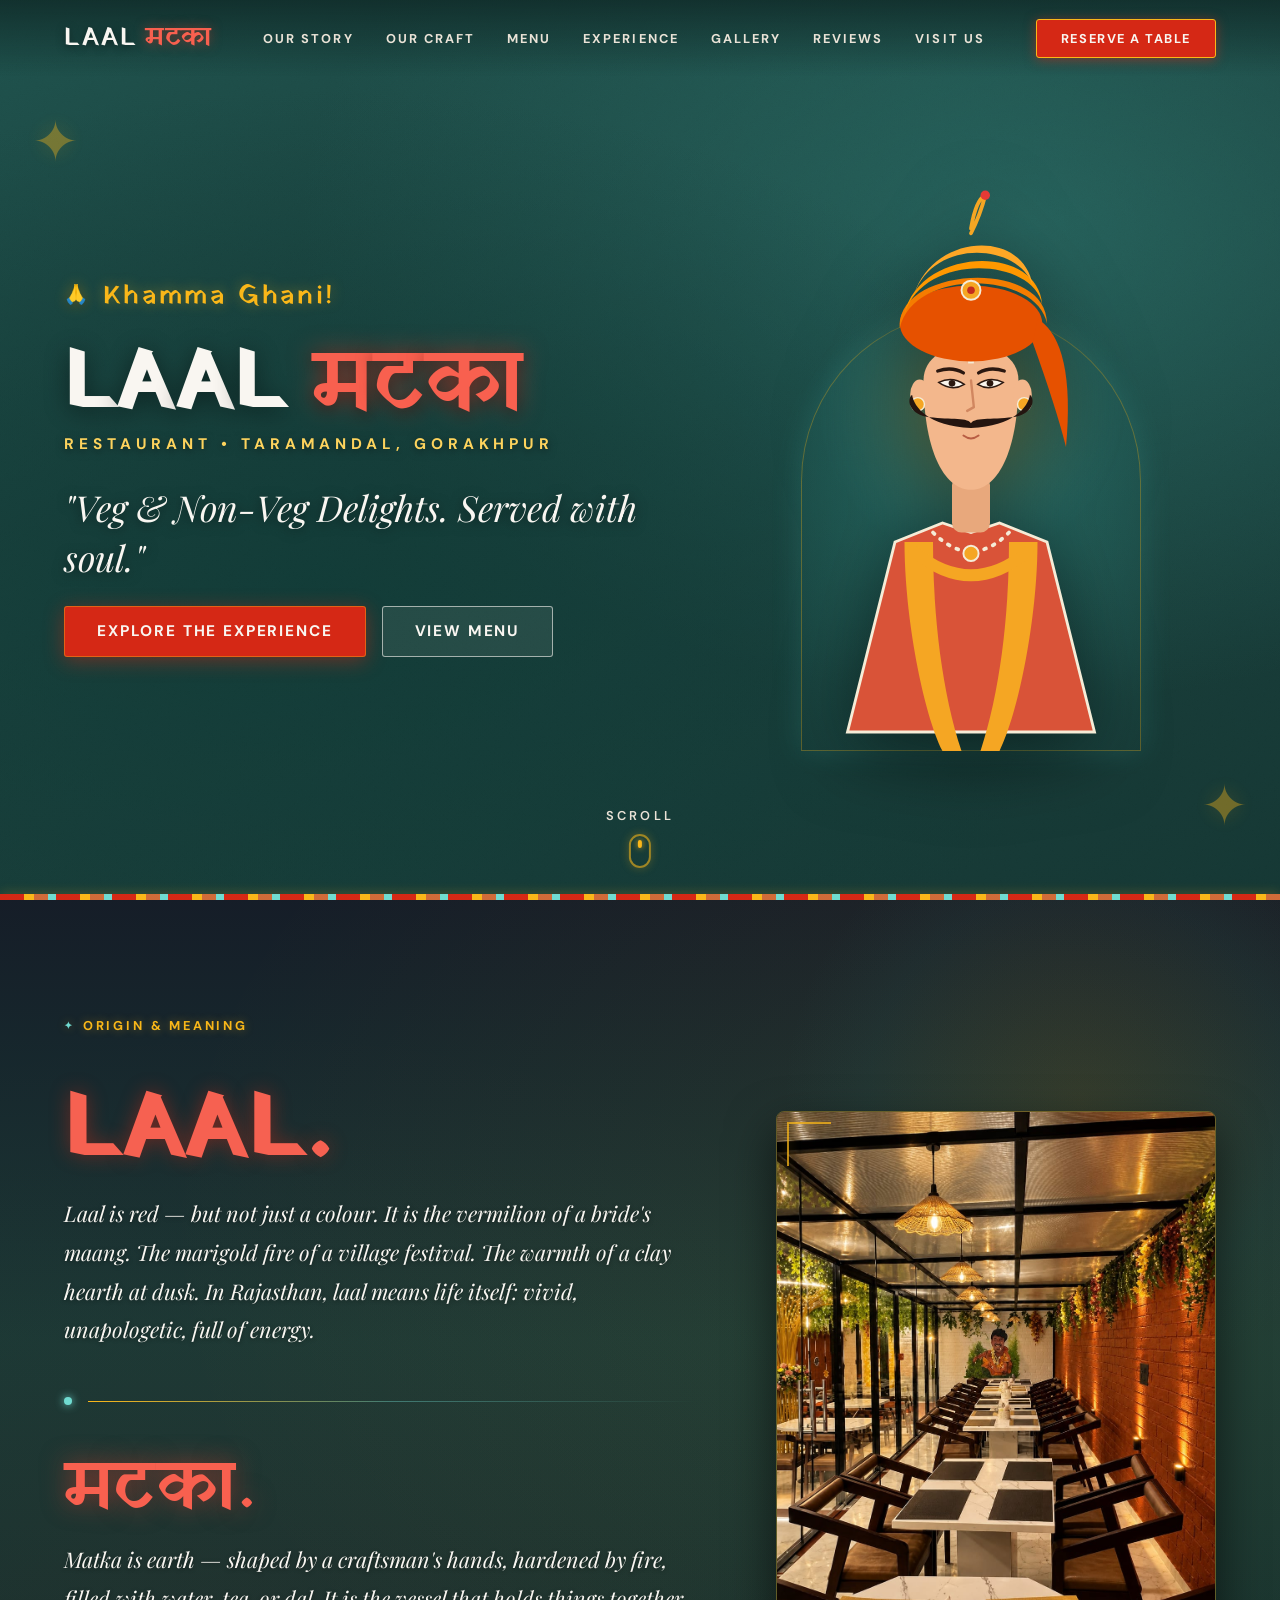
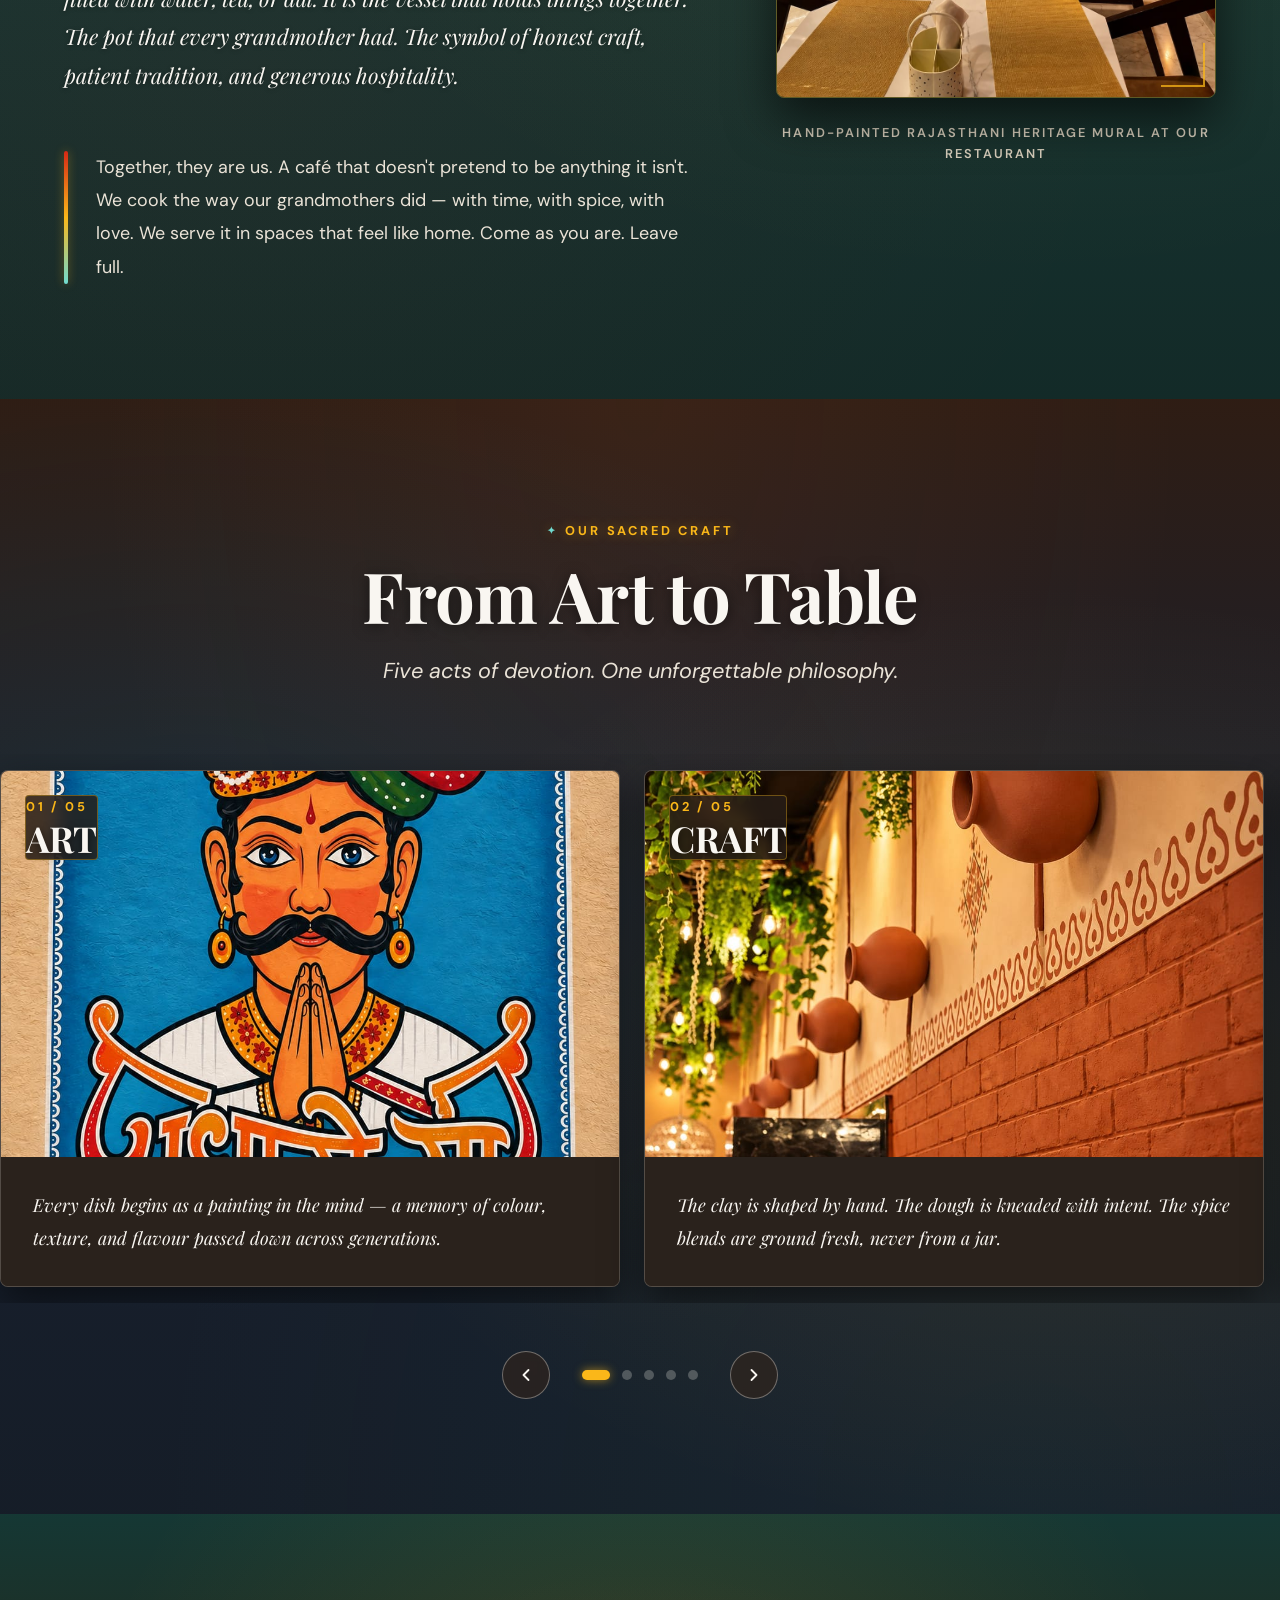
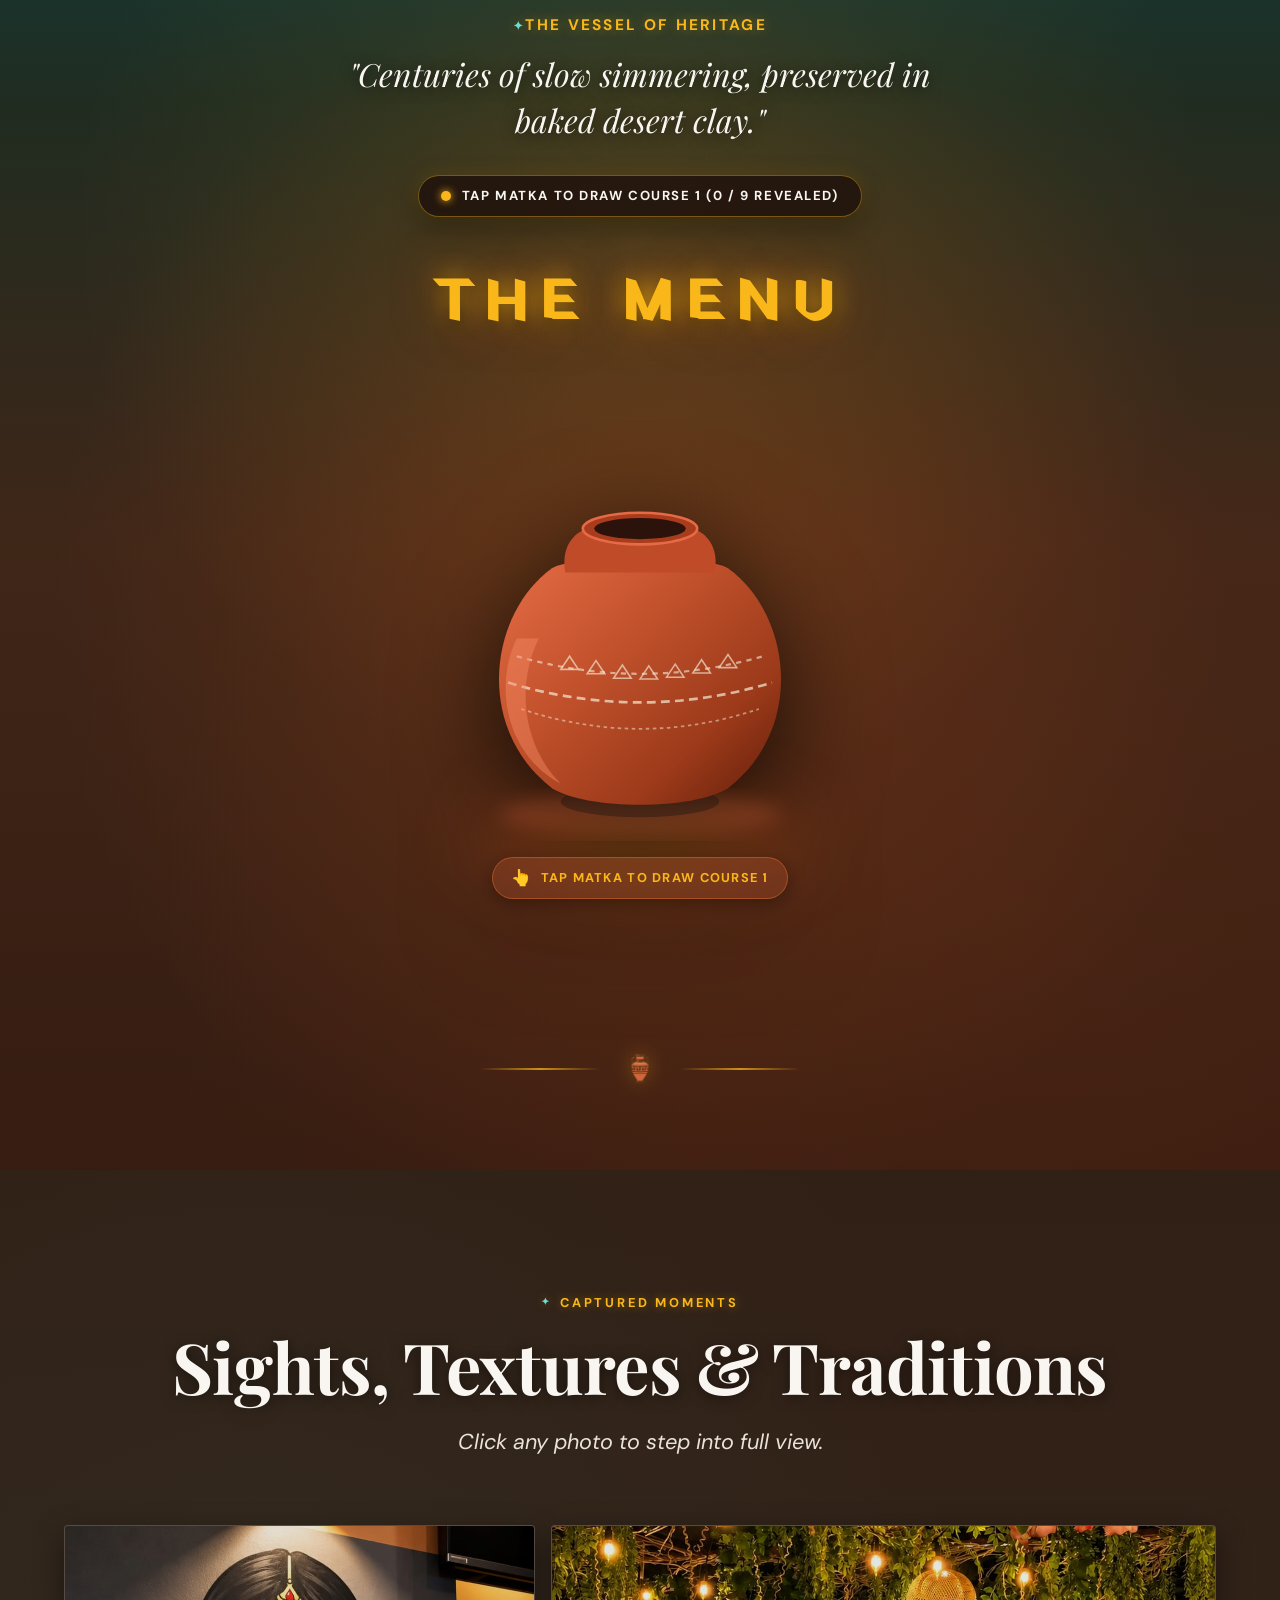
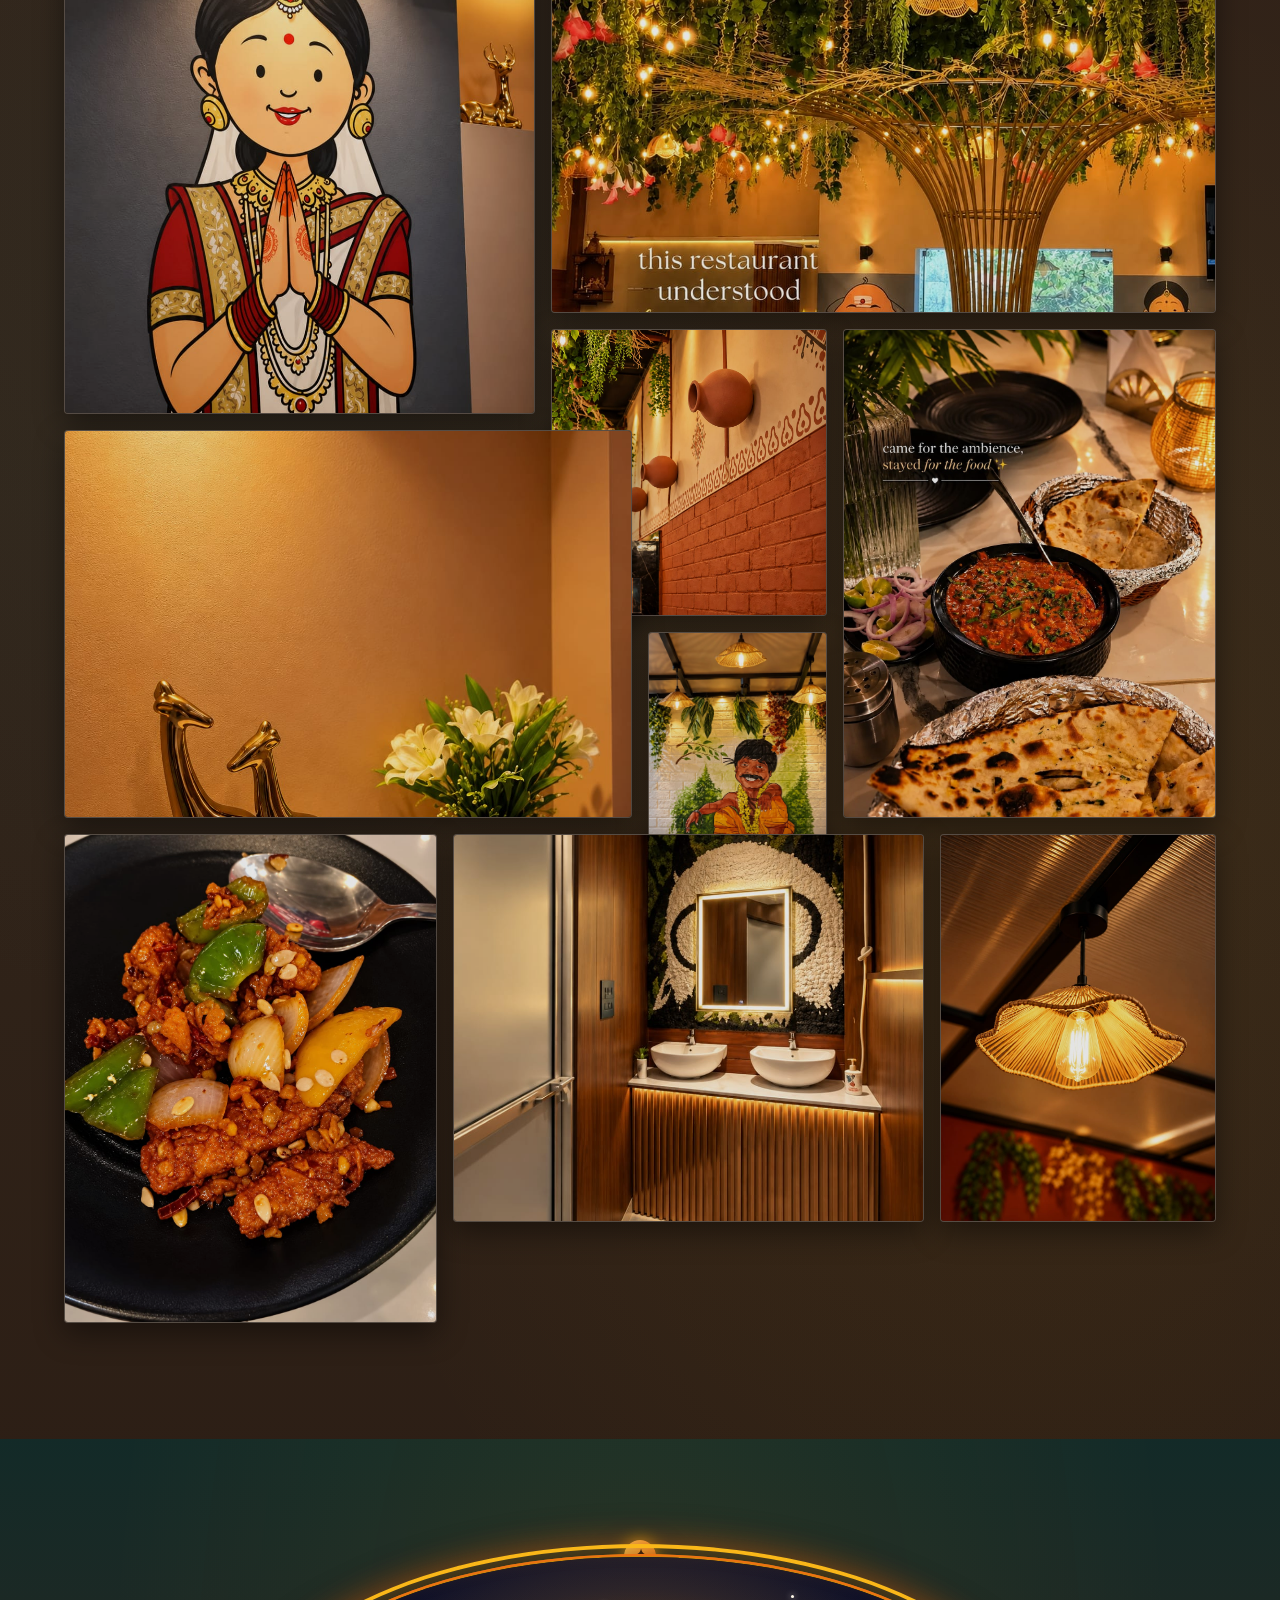
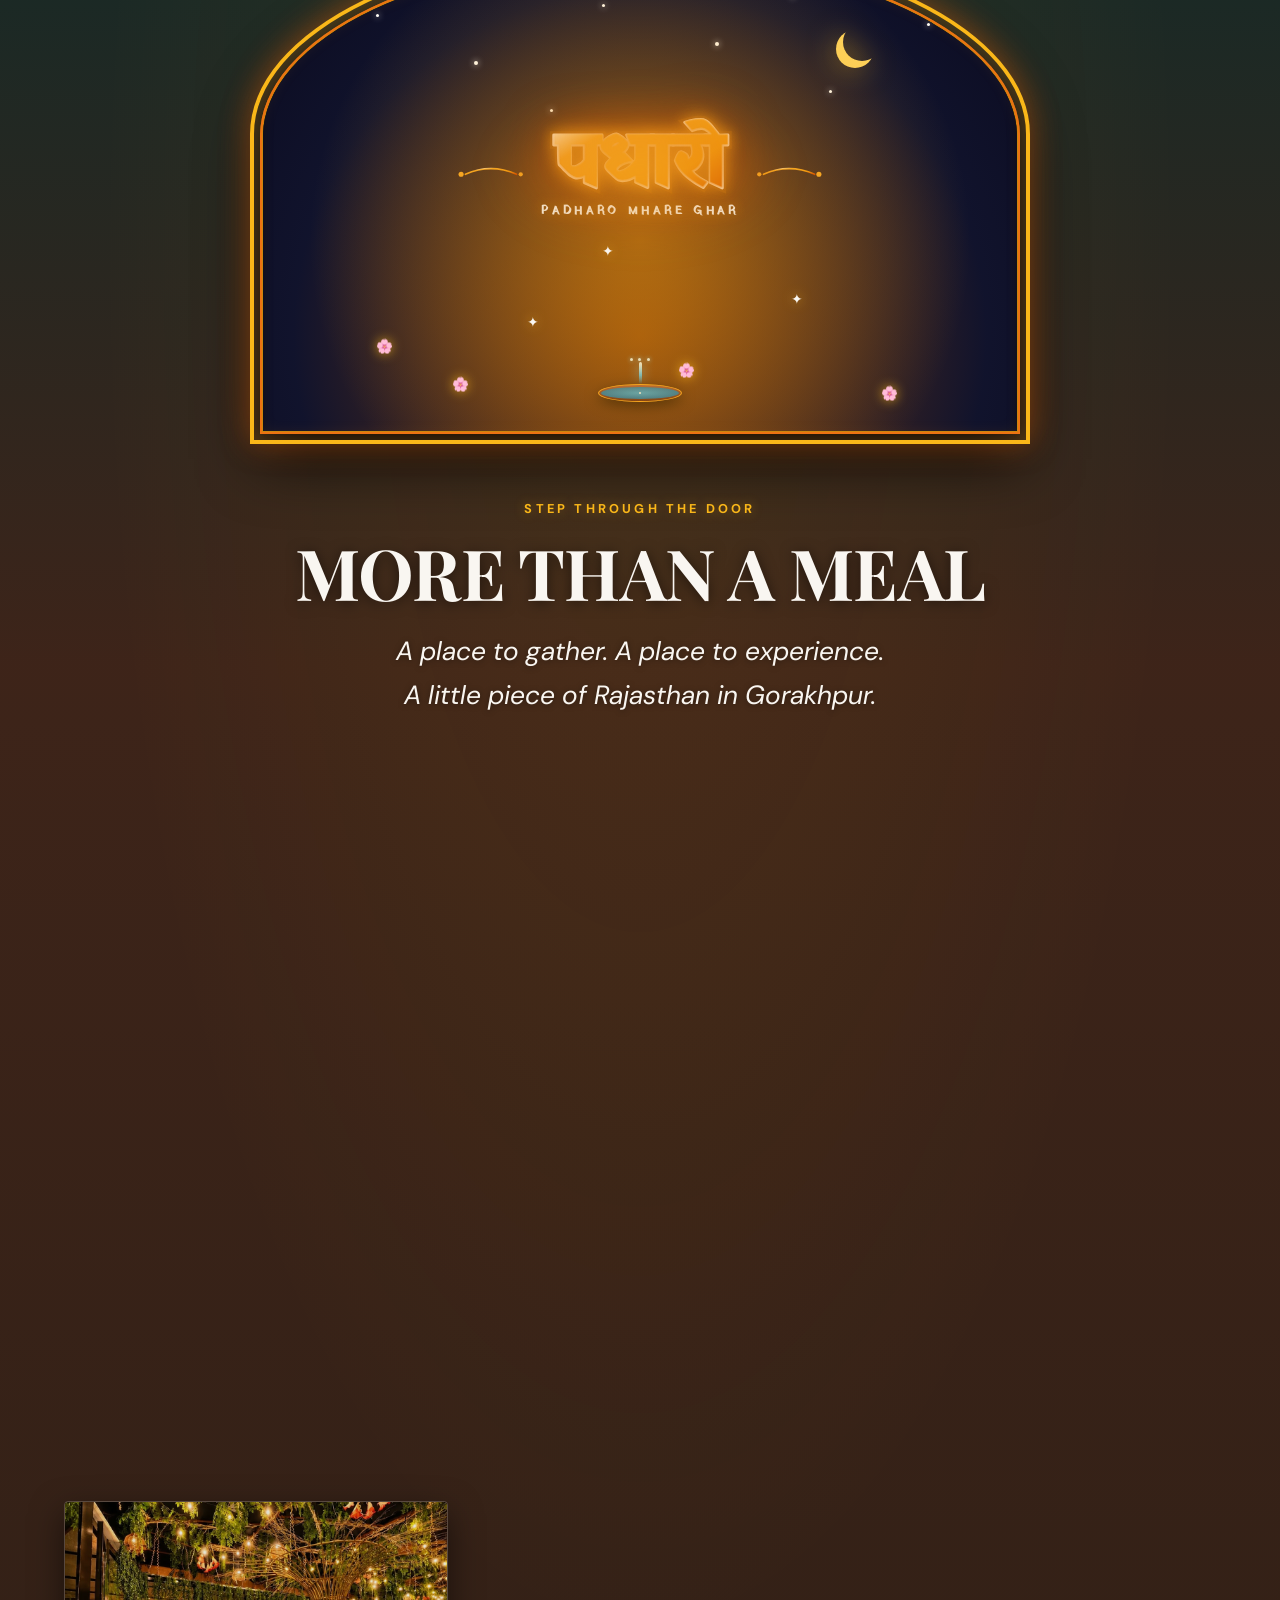
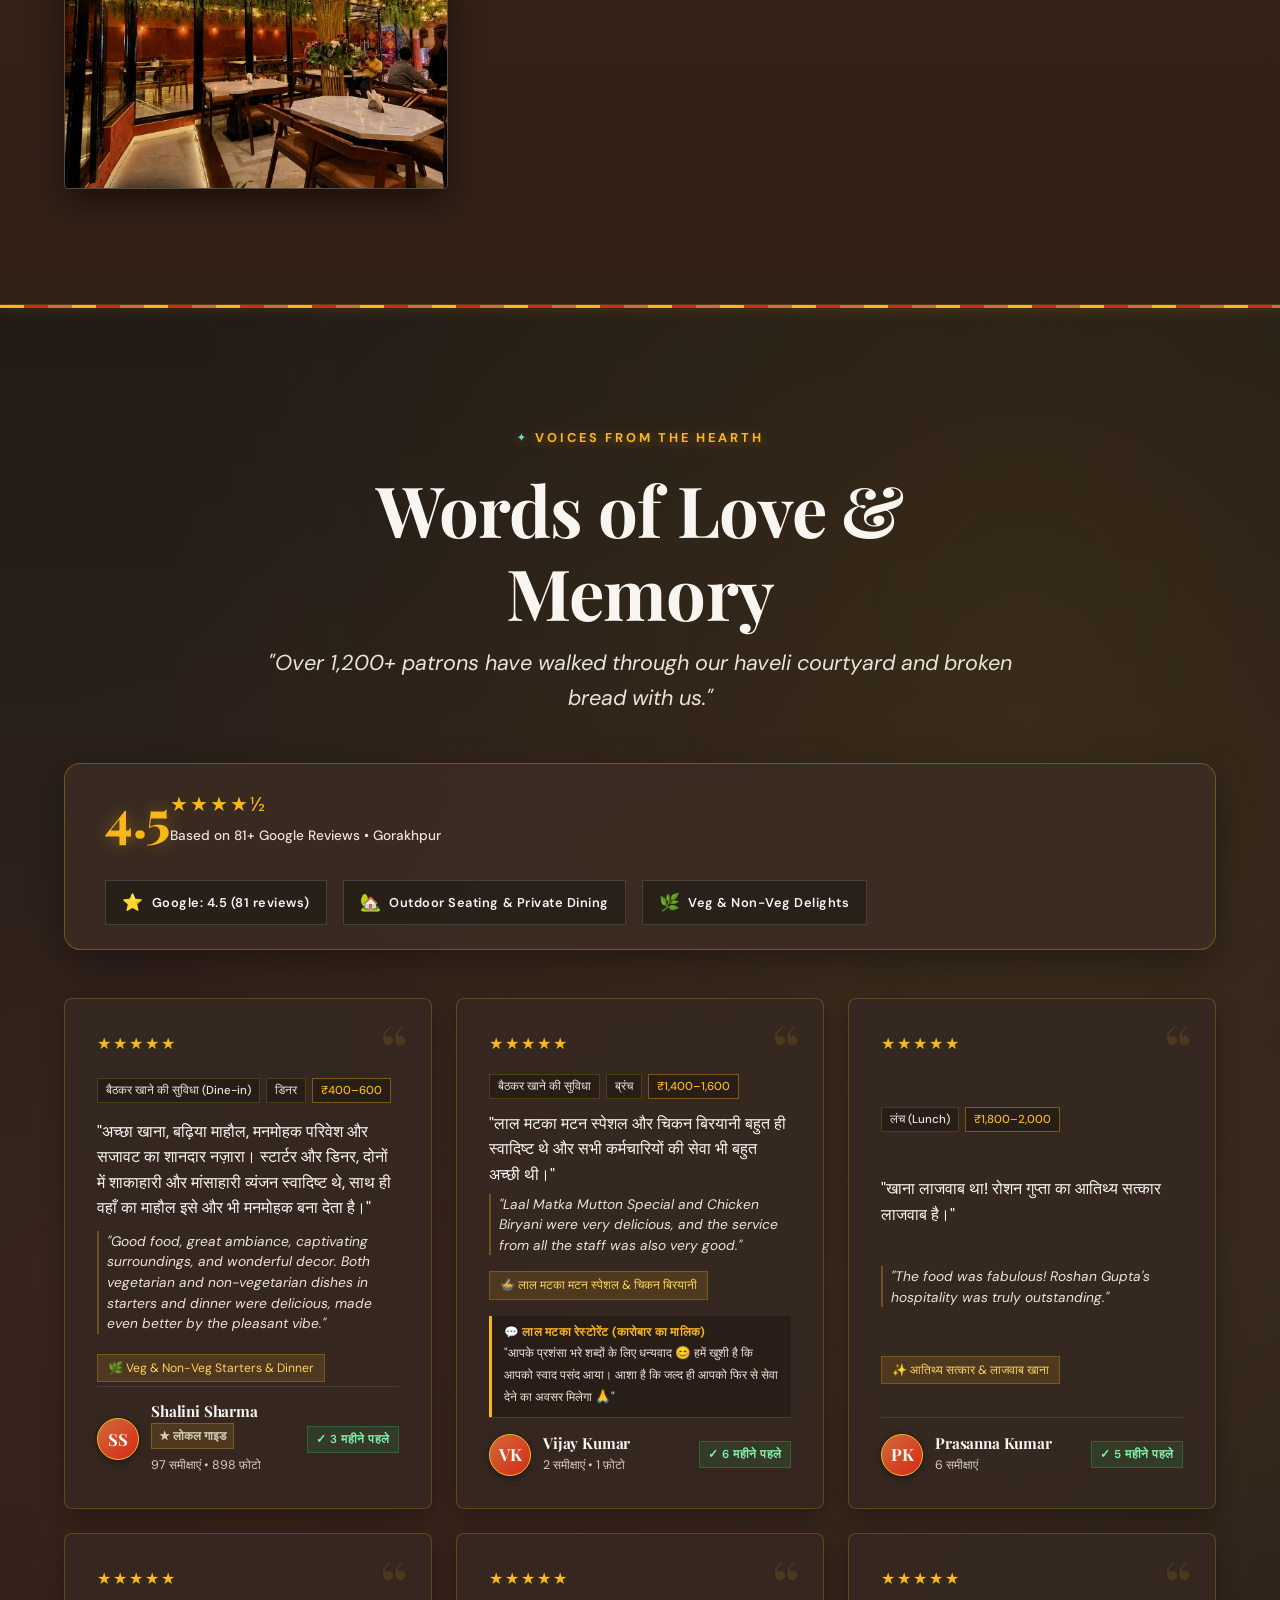
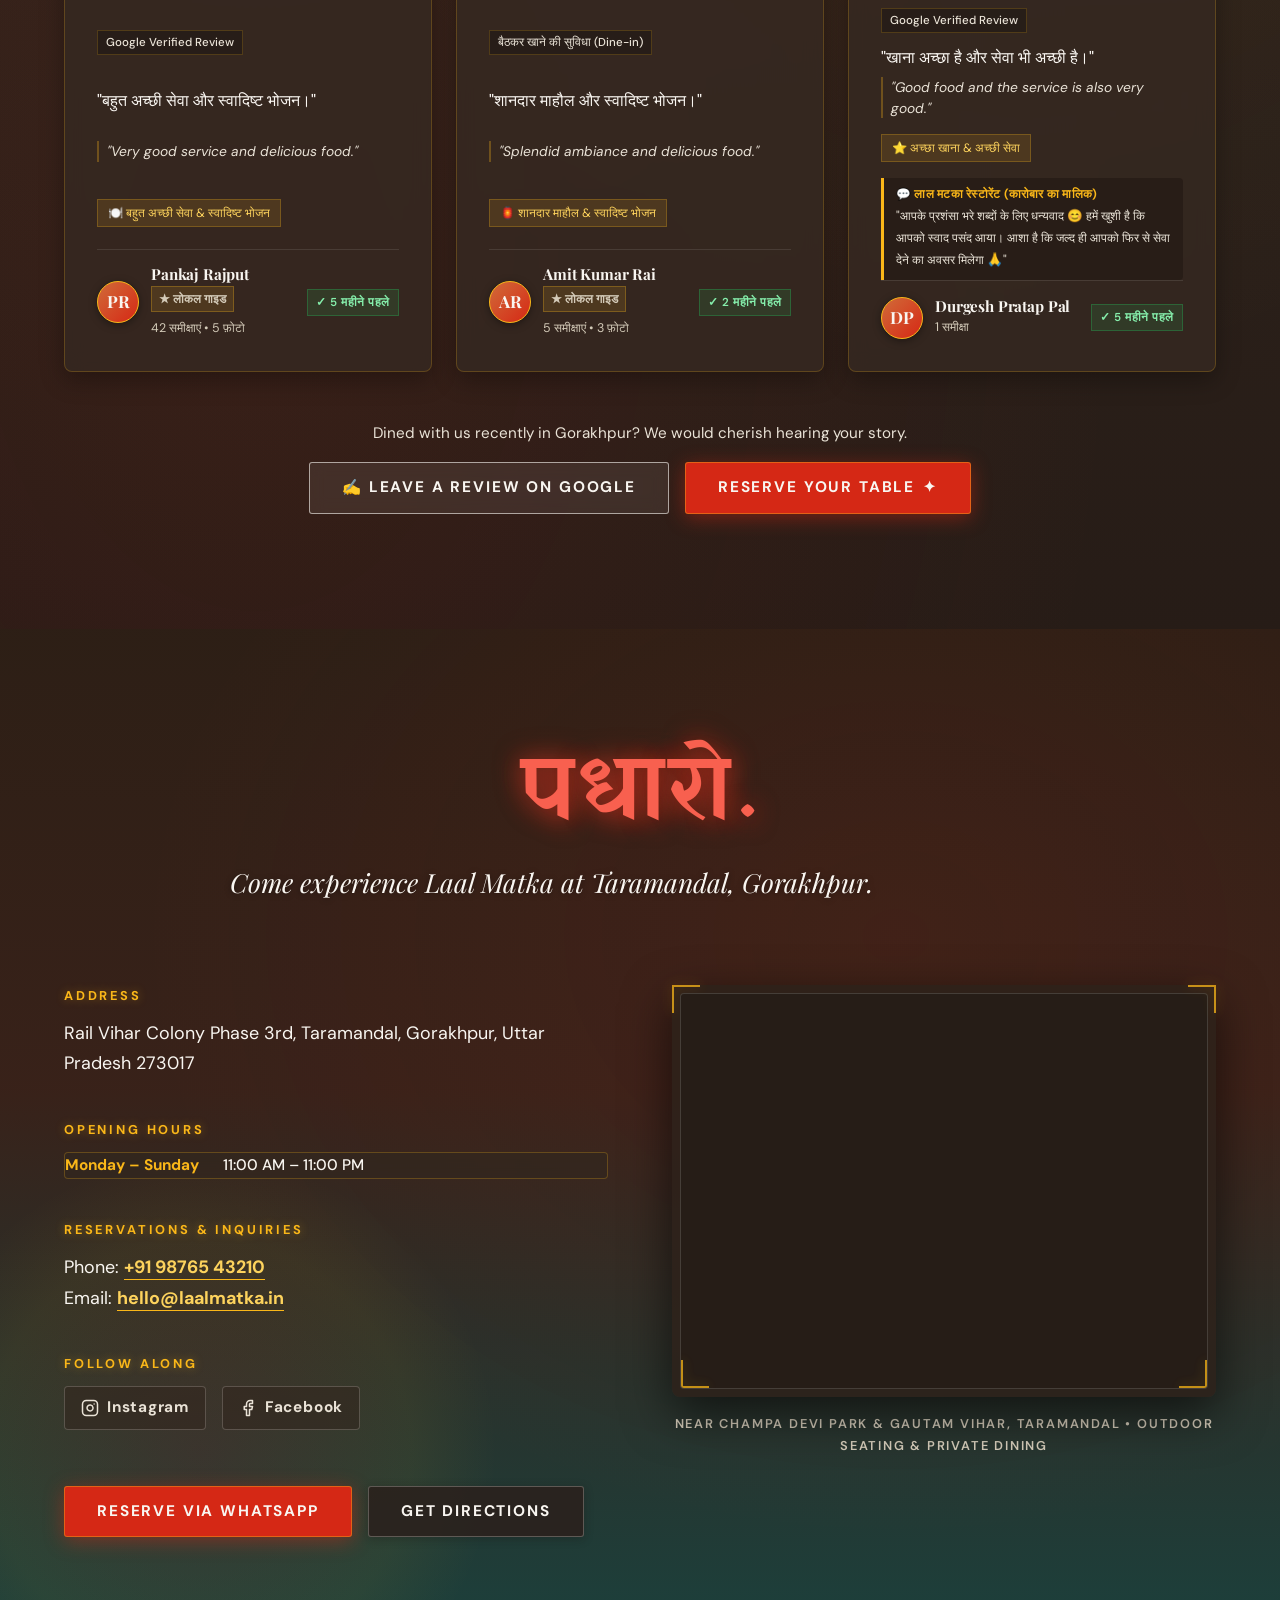
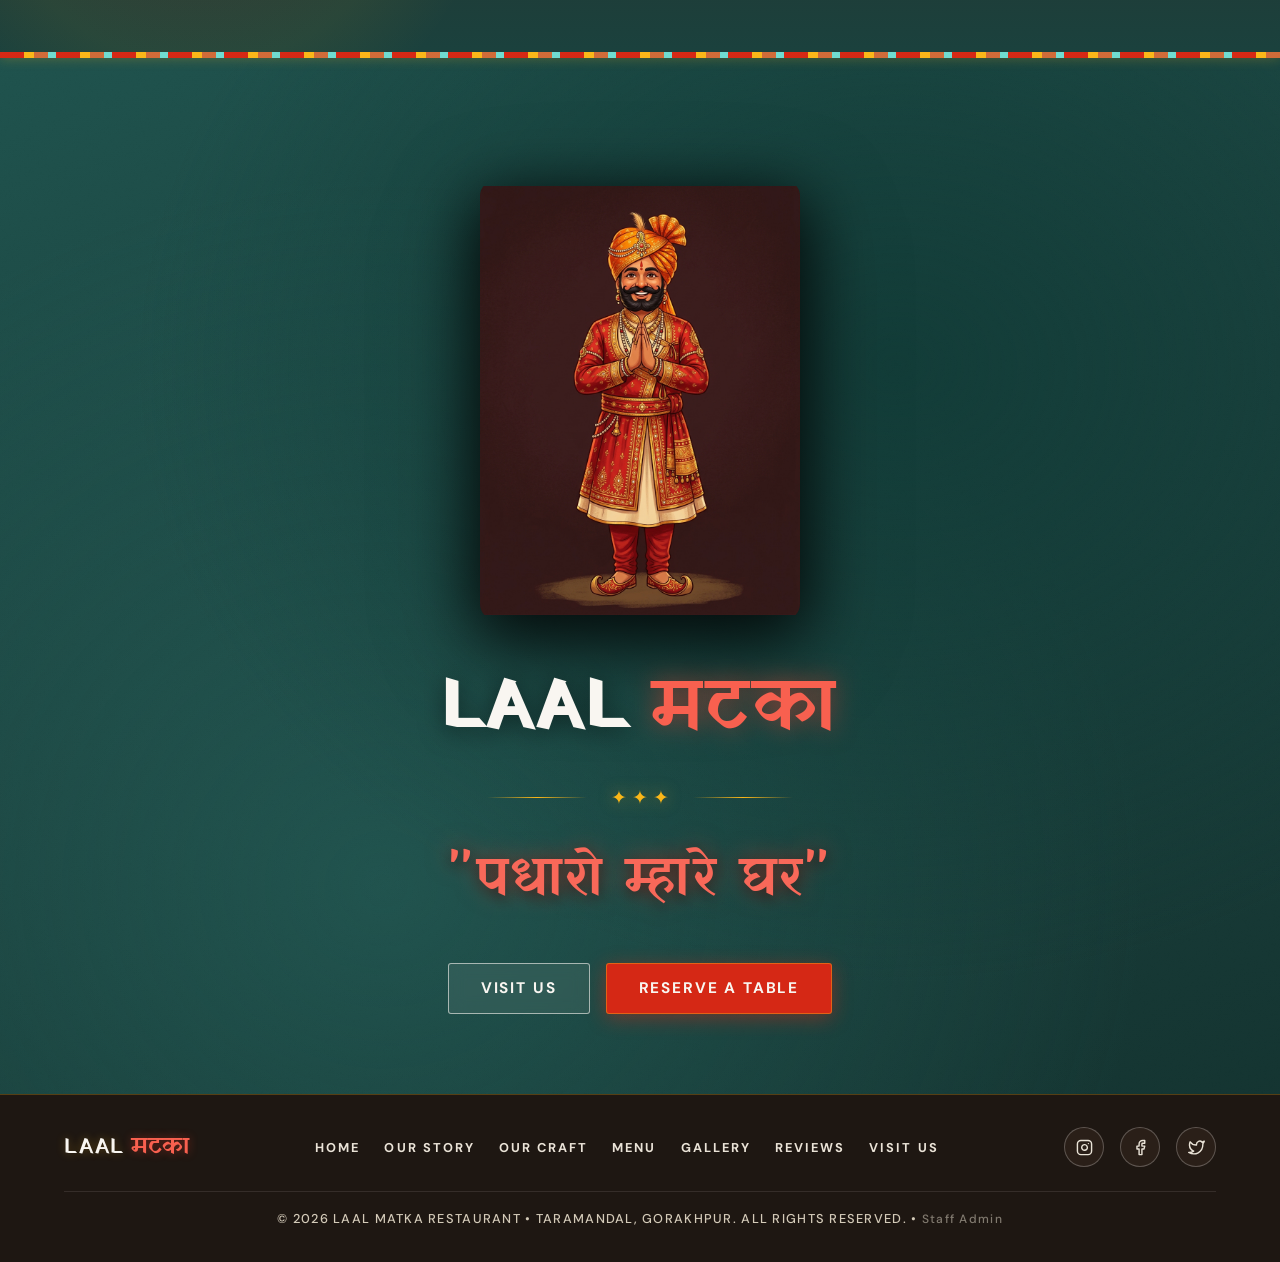
==== commit bd77047f: "Add animated royal Hindi 'पधारो' calligraphy inside the Haveli gate" ====
--- a/index.html
+++ b/index.html
@@ -925,6 +925,76 @@
               <span class="particle p7">🌸</span>
             </div>
 
+            <!-- Majestic Animated Hindi "पधारो" Calligraphy inside the Gate -->
+            <div class="courtyard-padharo-container" id="courtyard-padharo-container" aria-label="पधारो — Padharo Welcome Greeting">
+              <div class="padharo-shimmer-halo" aria-hidden="true"></div>
+              
+              <svg class="padharo-calligraphy-svg" viewBox="0 0 540 220" width="100%" height="auto" xmlns="http://www.w3.org/2000/svg">
+                <defs>
+                  <!-- Royal Gold Gradient -->
+                  <linearGradient id="padharoGold" x1="0%" y1="0%" x2="100%" y2="100%">
+                    <stop offset="0%" stop-color="#FFF8E7"/>
+                    <stop offset="25%" stop-color="#F5A623"/>
+                    <stop offset="65%" stop-color="#F39C12"/>
+                    <stop offset="100%" stop-color="#D35400"/>
+                  </linearGradient>
+
+                  <!-- Warm Golden Glow Filter -->
+                  <filter id="padharoGlow" x="-30%" y="-30%" width="160%" height="160%">
+                    <feGaussianBlur stdDeviation="6" result="blur"/>
+                    <feMerge>
+                      <feMergeNode in="blur"/>
+                      <feMergeNode in="blur"/>
+                      <feMergeNode in="SourceGraphic"/>
+                    </feMerge>
+                  </filter>
+                  
+                  <filter id="sparkGlow" x="-50%" y="-50%" width="200%" height="200%">
+                    <feGaussianBlur stdDeviation="3" result="blur"/>
+                    <feMerge>
+                      <feMergeNode in="blur"/>
+                      <feMergeNode in="SourceGraphic"/>
+                    </feMerge>
+                  </filter>
+                </defs>
+
+                <!-- Left & Right Royal Filigree Flourishes -->
+                <g class="padharo-flourish-group">
+                  <path d="M 65 115 Q 95 102 125 115" stroke="url(#padharoGold)" stroke-width="2" fill="none" stroke-linecap="round"/>
+                  <circle cx="60" cy="115" r="3" fill="#F5A623"/>
+                  <circle cx="130" cy="115" r="2.5" fill="#F5A623"/>
+
+                  <path d="M 475 115 Q 445 102 415 115" stroke="url(#padharoGold)" stroke-width="2" fill="none" stroke-linecap="round"/>
+                  <circle cx="480" cy="115" r="3" fill="#F5A623"/>
+                  <circle cx="410" cy="115" r="2.5" fill="#F5A623"/>
+                </g>
+
+                <!-- 1. Ambient Glow Underlay -->
+                <text x="270" y="125" class="padharo-glow-layer" text-anchor="middle" filter="url(#padharoGlow)">पधारो</text>
+
+                <!-- 2. Handwriting Stroke Outline (draws out stroke by stroke) -->
+                <text x="270" y="125" class="padharo-stroke-draw" text-anchor="middle">पधारो</text>
+
+                <!-- 3. Final Royal Gold Fill with Metallic Gradient & Shimmer -->
+                <text x="270" y="125" class="padharo-fill-layer" text-anchor="middle">पधारो</text>
+
+                <!-- Sub-label: PADHARO MHARE GHAR -->
+                <text x="270" y="162" class="padharo-subtext" text-anchor="middle">PADHARO MHARE GHAR</text>
+
+                <!-- Traveling Golden Light Quill Spark -->
+                <circle cx="0" cy="0" r="5" class="padharo-spark-pen" filter="url(#sparkGlow)" fill="#FFF9E6"/>
+              </svg>
+
+              <!-- Floating Sparkles around the calligraphy -->
+              <div class="padharo-sparks" aria-hidden="true">
+                <span class="pspark ps1">✨</span>
+                <span class="pspark ps2">✦</span>
+                <span class="pspark ps3">✨</span>
+                <span class="pspark ps4">✦</span>
+                <span class="pspark ps5">✨</span>
+              </div>
+            </div>
+
             <!-- Central courtyard fountain -->
             <div class="courtyard-fountain">
               <div class="fountain-jet"></div>
--- a/css/experience.css
+++ b/css/experience.css
@@ -627,6 +627,298 @@
   font-size: 0.72rem;
 }
 
+/* ═════════════════════════════════════════════════════════════
+   MAJESTIC ANIMATED HINDI "पधारो" CALLIGRAPHY INSIDE THE GATE
+   ═════════════════════════════════════════════════════════════ */
+.courtyard-padharo-container {
+  position: absolute;
+  top: 45%;
+  left: 50%;
+  transform: translate(-50%, -50%);
+  width: 90%;
+  max-width: 460px;
+  z-index: 4;
+  display: flex;
+  flex-direction: column;
+  align-items: center;
+  justify-content: center;
+  pointer-events: none;
+  opacity: 0;
+  transition: opacity 0.8s ease, transform 0.8s cubic-bezier(0.16, 1, 0.3, 1);
+}
+
+.doorway-wrap.door-open .courtyard-padharo-container {
+  opacity: 1;
+}
+
+/* Warm atmospheric halo behind the text */
+.padharo-shimmer-halo {
+  position: absolute;
+  top: 50%;
+  left: 50%;
+  transform: translate(-50%, -50%);
+  width: 280px;
+  height: 140px;
+  background: radial-gradient(ellipse, rgba(245, 166, 35, 0.45) 0%, rgba(211, 84, 0, 0.18) 50%, transparent 75%);
+  border-radius: 50%;
+  filter: blur(18px);
+  pointer-events: none;
+  opacity: 0;
+  animation: haloBreathe 4s ease-in-out infinite alternate;
+}
+
+.doorway-wrap.door-open .padharo-shimmer-halo {
+  opacity: 1;
+  transition: opacity 1.5s ease 0.8s;
+}
+
+/* SVG Typography Layers */
+.padharo-calligraphy-svg {
+  overflow: visible;
+}
+
+.padharo-glow-layer {
+  font-family: 'Yatra One', 'Rozha One', var(--font-devanagari, cursive), serif;
+  font-size: 86px;
+  font-weight: 700;
+  letter-spacing: 2px;
+  fill: transparent;
+  stroke: rgba(243, 156, 18, 0.55);
+  stroke-width: 9px;
+  opacity: 0;
+}
+
+.doorway-wrap.door-open .padharo-glow-layer {
+  animation: padharoGlowFade 2.6s ease 0.9s forwards;
+}
+
+/* 2. Stroke Writing Layer (Animated stroke-dashoffset) */
+.padharo-stroke-draw {
+  font-family: 'Yatra One', 'Rozha One', var(--font-devanagari, cursive), serif;
+  font-size: 86px;
+  font-weight: 700;
+  letter-spacing: 2px;
+  fill: transparent;
+  stroke: #FFF6D8;
+  stroke-width: 3.5px;
+  stroke-linecap: round;
+  stroke-linejoin: round;
+  stroke-dasharray: 1200;
+  stroke-dashoffset: 1200;
+}
+
+.doorway-wrap.door-open .padharo-stroke-draw {
+  animation: writePadharo 2.6s cubic-bezier(0.4, 0, 0.2, 1) 0.8s forwards;
+}
+
+/* 3. Final Royal Gold Fill with Metallic Gradient & Shimmer */
+.padharo-fill-layer {
+  font-family: 'Yatra One', 'Rozha One', var(--font-devanagari, cursive), serif;
+  font-size: 86px;
+  font-weight: 700;
+  letter-spacing: 2px;
+  fill: url(#padharoGold);
+  opacity: 0;
+  filter: drop-shadow(0 0 10px rgba(245, 166, 35, 0.9)) drop-shadow(0 0 25px rgba(211, 84, 0, 0.6));
+}
+
+.doorway-wrap.door-open .padharo-fill-layer {
+  animation:
+    fillPadharo 0.9s ease 3.1s forwards,
+    padharoFloat 4.2s ease-in-out 4s infinite alternate;
+}
+
+/* Sub-label: PADHARO MHARE GHAR */
+.padharo-subtext {
+  font-family: var(--font-display, 'Cinzel', serif);
+  font-size: 13.5px;
+  font-weight: 700;
+  letter-spacing: 0.32em;
+  fill: #FAF3E0;
+  opacity: 0;
+  filter: drop-shadow(0 0 8px rgba(243, 156, 18, 0.7));
+}
+
+.doorway-wrap.door-open .padharo-subtext {
+  animation: subtextFade 1s ease 3.3s forwards;
+}
+
+.padharo-flourish-group {
+  opacity: 0;
+  transition: opacity 1s ease 3.3s;
+}
+
+.doorway-wrap.door-open .padharo-flourish-group {
+  opacity: 1;
+}
+
+/* Traveling golden spark pen */
+.padharo-spark-pen {
+  opacity: 0;
+}
+
+.doorway-wrap.door-open .padharo-spark-pen {
+  animation: tracePen 2.6s cubic-bezier(0.4, 0, 0.2, 1) 0.8s forwards;
+}
+
+/* Keyframe Animations */
+@keyframes writePadharo {
+  0% {
+    stroke-dashoffset: 1200;
+    opacity: 0;
+  }
+  5% {
+    opacity: 1;
+  }
+  92% {
+    stroke-dashoffset: 0;
+    opacity: 1;
+  }
+  100% {
+    stroke-dashoffset: 0;
+    opacity: 0.25;
+  }
+}
+
+@keyframes fillPadharo {
+  0% {
+    opacity: 0;
+    transform: scale(0.97);
+  }
+  50% {
+    opacity: 1;
+    transform: scale(1.03);
+    filter: drop-shadow(0 0 24px #FFF) drop-shadow(0 0 38px #F5A623);
+  }
+  100% {
+    opacity: 1;
+    transform: scale(1);
+    filter: drop-shadow(0 0 12px rgba(245, 166, 35, 0.95)) drop-shadow(0 0 28px rgba(211, 84, 0, 0.65));
+  }
+}
+
+@keyframes padharoGlowFade {
+  0% { opacity: 0; }
+  60% { opacity: 0.7; }
+  100% { opacity: 0.4; }
+}
+
+@keyframes subtextFade {
+  0% { opacity: 0; transform: translateY(6px); }
+  100% { opacity: 0.95; transform: translateY(0); }
+}
+
+@keyframes padharoFloat {
+  0% {
+    transform: translateY(0);
+    filter: drop-shadow(0 0 10px rgba(245, 166, 35, 0.85)) drop-shadow(0 0 20px rgba(211, 84, 0, 0.5));
+  }
+  100% {
+    transform: translateY(-4px);
+    filter: drop-shadow(0 0 16px rgba(245, 166, 35, 1)) drop-shadow(0 0 32px rgba(211, 84, 0, 0.8));
+  }
+}
+
+@keyframes tracePen {
+  0% {
+    opacity: 0;
+    cx: 140px;
+    cy: 75px;
+  }
+  12% {
+    opacity: 1;
+    cx: 180px;
+    cy: 115px;
+  }
+  38% {
+    opacity: 1;
+    cx: 260px;
+    cy: 90px;
+  }
+  68% {
+    opacity: 1;
+    cx: 370px;
+    cy: 120px;
+  }
+  90% {
+    opacity: 1;
+    cx: 440px;
+    cy: 60px;
+  }
+  100% {
+    opacity: 0;
+    cx: 475px;
+    cy: 60px;
+  }
+}
+
+@keyframes haloBreathe {
+  0% { transform: translate(-50%, -50%) scale(0.95); opacity: 0.6; }
+  100% { transform: translate(-50%, -50%) scale(1.1); opacity: 0.9; }
+}
+
+/* Floating sparks around padharo */
+.padharo-sparks {
+  position: absolute;
+  inset: 0;
+  pointer-events: none;
+}
+
+.padharo-sparks .pspark {
+  position: absolute;
+  color: #F5A623;
+  font-size: 0.85rem;
+  opacity: 0;
+}
+
+.doorway-wrap.door-open .pspark {
+  animation: sparkRise 3.5s infinite ease-in-out;
+}
+
+.pspark.ps1 { left: 15%; top: 60%; animation-delay: 3.2s; font-size: 0.75rem; }
+.pspark.ps2 { left: 32%; top: 75%; animation-delay: 3.8s; font-size: 0.65rem; color: #FFF; }
+.pspark.ps3 { left: 52%; top: 25%; animation-delay: 3.4s; font-size: 0.9rem; }
+.pspark.ps4 { left: 70%; top: 70%; animation-delay: 4.1s; font-size: 0.7rem; color: #FFE082; }
+.pspark.ps5 { left: 84%; top: 45%; animation-delay: 3.6s; font-size: 0.8rem; }
+
+@keyframes sparkRise {
+  0% {
+    opacity: 0;
+    transform: translateY(10px) scale(0.6);
+  }
+  35% {
+    opacity: 0.9;
+    transform: translateY(-8px) scale(1.1);
+  }
+  75% {
+    opacity: 0.6;
+    transform: translateY(-20px) scale(0.9);
+  }
+  100% {
+    opacity: 0;
+    transform: translateY(-30px) scale(0.4);
+  }
+}
+
+/* Replay animation on click/tap */
+.courtyard-padharo-container.replay-anim .padharo-stroke-draw {
+  animation: none;
+  void: offsetWidth;
+  animation: writePadharo 2.6s cubic-bezier(0.4, 0, 0.2, 1) forwards;
+}
+
+.courtyard-padharo-container.replay-anim .padharo-fill-layer {
+  animation: none;
+  void: offsetWidth;
+  animation: fillPadharo 0.9s ease 2.4s forwards, padharoFloat 4.2s ease-in-out 3.3s infinite alternate;
+}
+
+.courtyard-padharo-container.replay-anim .padharo-spark-pen {
+  animation: none;
+  void: offsetWidth;
+  animation: tracePen 2.6s cubic-bezier(0.4, 0, 0.2, 1) forwards;
+}
+
 /* ── Responsive ──────────────────────────────────────────── */
 @media (max-width: 1024px) {
   .experience-grid {
